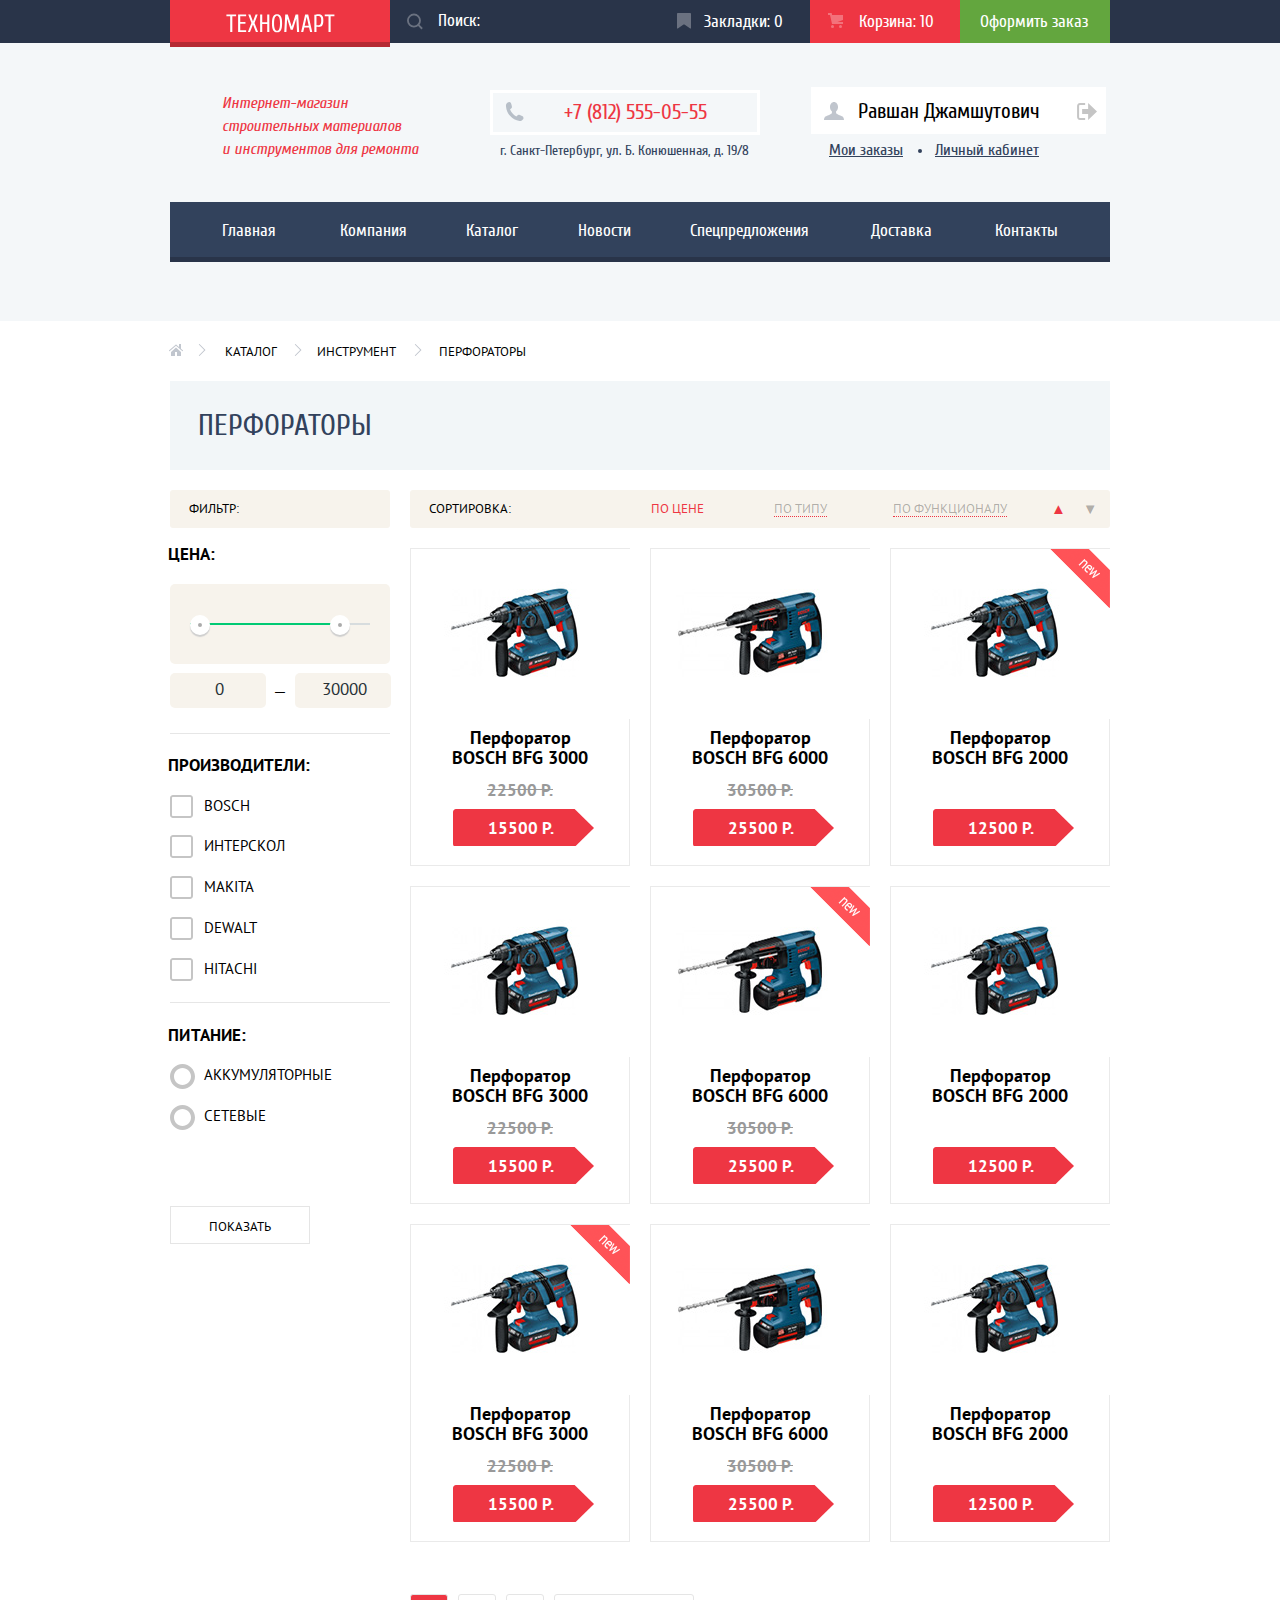
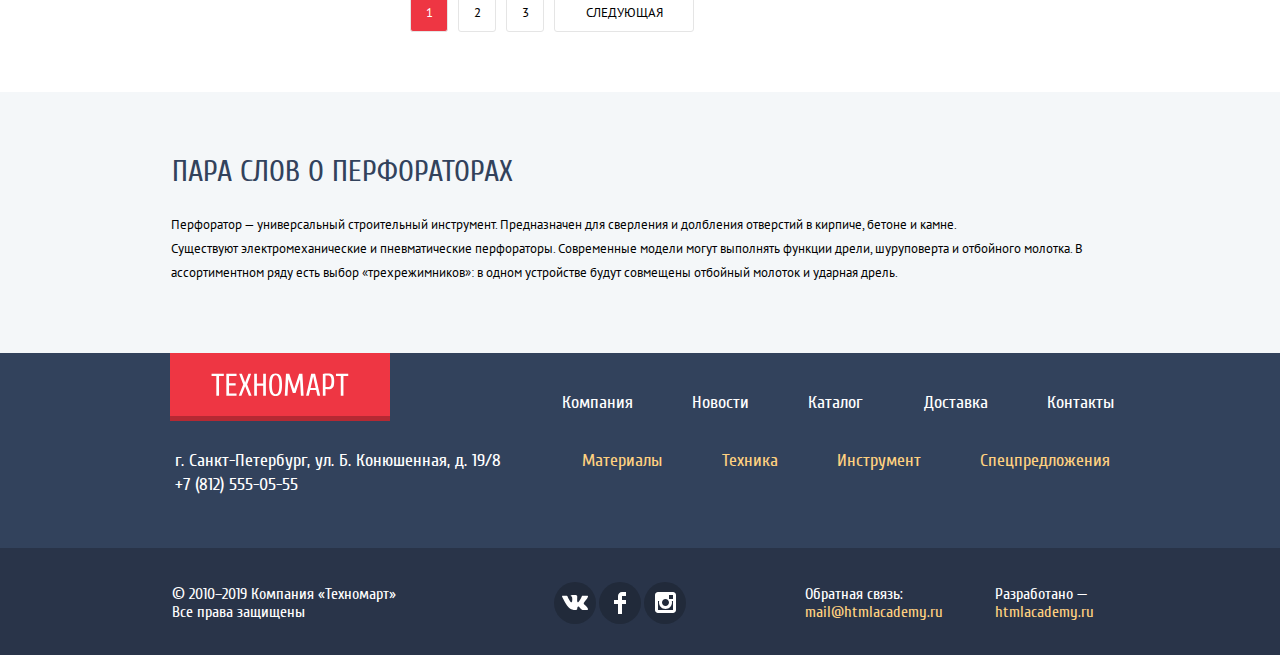
==== catalog.html @ baa26b67 "Решена проблема с неправильно используемыми тегами br" ====
<!DOCTYPE html>
<html lang="ru">
<head>
  <meta charset="utf-8">
  <title>HTML Academy: Техномарт</title>
  <link href="css/normalize.min.css" rel="stylesheet">
  <link href="css/style.css" rel="stylesheet">
</head>
<body>
<header class="page-header">
  <div class="page-header__top-section">
    <div class="page-header__top-section__container container">
      <a class="page-header__logo-link" href="index.html">
        <img width="109" height="19" src="img/logo.svg" alt="Логотип Техномарт">
      </a>
      <form class="page-header__search-form" action="catalog.html" method="get">
        <label for="search-field" class="page-header__search-form-label visually-hidden">Поиск</label>
        <input type="search" name="search" id="search-field" class="page-header__search-form-input page-header__search-form-input--category" placeholder="Поиск:">
        <svg class="page-header__search-form-svg" xmlns="http://www.w3.org/2000/svg" width="17" height="17" viewBox="0 0 17 17">
          <path d="M17 15.586l-3.542-3.542A7.465 7.465 0 0 0 15 7.5 7.5 7.5 0 1 0 7.5 15c1.71 0 3.282-.579 4.544-1.542L15.586 17 17 15.586zM2 7.5C2 4.467 4.467 2 7.5 2 10.532 2 13 4.467 13 7.5c0 3.032-2.468 5.5-5.5 5.5A5.506 5.506 0 0 1 2 7.5z"/>
        </svg>
      </form>
      <a href="#" class="page-header__favorites page-header__favorites--category page-header__link">
        <div class="page-header__favorites-svg-element-wrap">
          <svg class="page-header__favorites-svg" xmlns="http://www.w3.org/2000/svg" width="14" height="16"
               viewBox="0 0 14 16">
            <path fill="#ffffff"
                  d="M14 15c0 .55-.368.741-.818.426l-5.363-3.765c-.45-.315-1.187-.315-1.637 0L.818 15.426C.368 15.741 0 15.55 0 15V1c0-.55.45-1 1-1h12c.55 0 1 .45 1 1v14z"/>
          </svg>
        </div>
        <p class="page-header__favorites-text-content">Закладки: 0</p></a>
      <a href="#" class="page-header__cart page-header__cart--filled page-header__link">
        <svg class="page-header__cart-svg-element" xmlns="http://www.w3.org/2000/svg" width="15" height="15"
             viewBox="0 0 15 15">
          <circle fill="#ffffff" opacity="0.3" cx="4.5" cy="13.5" r="1.5"/>
          <circle fill="#ffffff" opacity="0.3" cx="12.5" cy="13.5" r="1.5"/>
          <path fill="#ffffff" opacity="0.3" d="M15 2H4.07l-.422-2H0v2h2.031l1.985 9H15V9H9.441L15 6.951z"/>
        </svg>
        <p class="page-header__cart-text-content">Корзина: 10</p></a>
      <a href="#" class="page-header__create-order page-header__link">Оформить заказ</a>
    </div>
  </div>
  <div class="page-header__middle-section">
    <div class="page-header__middle-section__container container">
      <h1 class="page-header__tagline">Интернет-магазин <br>строительных материалов <br>и инструментов для ремонта</h1>
      <div class="page-header__address-top">
        <a class="page-header__phone" href="tel:+78125550555">
              <svg xmlns="http://www.w3.org/2000/svg" width="19" height="19" viewBox="0 0 19 19">
                <path fill="#B7BFC8"
                      d="M15.572 18.985h-.941c-4.129-.488-7.157-2.408-9.359-4.864C3.062 11.66 1.318 8.492.978 4.228V3.084c.078-.774.459-1.304.898-1.757C2.425.766 3.25.044 4.002.019c.554-.018 1.5.38 1.879.899.329.446.504 1.339.656 2.003.154.671.505 1.643.408 2.289-.148 1.007-1.487 1.434-1.879 2.166 1.307 3.135 3.443 5.439 6.293 7.031.715-.392 1.346-1.572 2.332-1.595.359-.009.818.178 1.184.286.402.121.75.275 1.104.408.596.224 1.648.521 2.004 1.021.365.513.57 1.356.49 1.879-.164 1.041-1.879 2.197-2.901 2.579z"/>
              </svg>
            <p class="page-header__phone-text-content">+7 (812) 555-05-55</p>
        </a>
        <p class="page-header__address">г. Санкт-Петербург, ул. Б. Конюшенная, д. 19/8</p>
      </div>

      <ul class="page-header__user-menu user-menu">
        <li class="user-menu__item user-menu__user-item">
          <a class="user-menu__user-link" href="#"><svg class="user-menu__user-link-svg" version="1.1" id="Layer_2" xmlns="http://www.w3.org/2000/svg" xmlns:xlink="http://www.w3.org/1999/xlink" x="0px" y="0px"
	 width="20px" height="18px" viewBox="0 0 20 18" enable-background="new 0 0 20 18" xml:space="preserve">
<path fill="#32425C" d="M17.881,14.166c-2.144-0.735-4.256-1.666-5.207-2.39c-0.657-0.501-0.77-1.618-0.517-2.415
	c1.118-0.903,1.864-2.477,1.864-4.278C14.021,2.276,12.221,0,10,0S5.979,2.276,5.979,5.083c0,1.801,0.746,3.374,1.863,4.277
	c0.253,0.798,0.141,1.915-0.517,2.416c-0.95,0.724-3.063,1.654-5.207,2.39S0,18,0,18h20C20,18,20.025,14.901,17.881,14.166z"/>
</svg>Равшан Джамшутович</a></li>
        <li class="user-menu__item user-menu__item-logout"><a class="user-menu__logout-link" href="#"></a></li>
        <li class="user-menu__item user-menu__item-my-orders"><a class="user-menu__my-orders-link" href="#">Мои заказы </a></li>
        <li class="user-menu__item user-menu__item-personal-area"><a class="user-menu__personal-area-link" href="#">
          <svg class="user-menu__personal-area-link-svg" xmlns="http://www.w3.org/2000/svg" width="15" height="15"
               viewBox="0 0 15 15">
            <circle fill="#32425c" cx="2" cy="2" r="2"/>
          </svg>Личный кабинет</a></li>
      </ul>

    </div>
  </div>
  <div class="page-header__nav-top_container container">
    <nav class="page-header__nav-top">
      <ul class="main-menu main-menu--catalog">
        <li class="main-menu-item"><a class="main-menu-item-link main-menu-item-link-main" href="index.html">Главная</a></li>
        <li class="main-menu-item"><a class="main-menu-item-link main-menu-item-link-company" href="#">Компания</a></li>
        <li class="main-menu-item"><a class="main-menu-item-link main-menu-item-link-catalog" href="catalog.html">Каталог</a></li>
        <li class="main-menu-item"><a class="main-menu-item-link main-menu-item-link-news" href="#">Новости</a></li>
        <li class="main-menu-item"><a class="main-menu-item-link main-menu-item-link-offers" href="#">Спецпредложения</a></li>
        <li class="main-menu-item"><a class="main-menu-item-link main-menu-item-link-delivery" href="#">Доставка</a></li>
        <li class="main-menu-item"><a class="main-menu-item-link main-menu-item-link-contacts" href="#">Контакты</a></li>
      </ul>
    </nav>
  </div>
</header>

<main class="catalog-main">
  <div class="catalog-main__breadcrumb-container container">
    <ul class="catalog-main__breadcrumb breadcrumb">
      <li class="breadcrumb__breadcrumb-item breadcrumb__breadcrumb-item-home"><a class="breadcrumb__breadcrumb-link" href="index.html"><svg xmlns="http://www.w3.org/2000/svg" width="15" height="12" viewBox="0 0 15 12">
        <g fill="#C1C6CE">
          <path d="M3 8v4h4V8h2v4h4V8L8 3.516z"/>
          <path d="M14.831 6.365L13 4.751V0h-2v2.987L8.332.635c-.02-.017-.043-.023-.064-.037a.465.465 0 0 0-.08-.047.551.551 0 0 0-.095-.024C8.062.521 8.032.515 8 .515c-.031 0-.061.006-.092.012a.46.46 0 0 0-.095.025c-.028.011-.053.029-.08.046-.021.014-.045.02-.064.037l-6.498 5.73a.501.501 0 0 0 .33.875.497.497 0 0 0 .331-.125L8 1.677l6.169 5.438a.501.501 0 0 0 .662-.75z"/>
        </g>
      </svg></a></li>
      <li class="breadcrumb__breadcrumb-item breadcrumb__breadcrumb-item-catalog"><a class="breadcrumb__breadcrumb-link breadcrumb-link-catalog" href="catalog.html"><svg class="breadcrumb-link-catalog-svg" xmlns="http://www.w3.org/2000/svg" width="8" height="12" viewBox="0 0 8 12">
        <path fill="#C1C6CE" d="M7.237 5.642L1.729.133a.506.506 0 1 0-.716.716L6.163 6l-5.151 5.15a.507.507 0 0 0 .716.717l5.509-5.509a.504.504 0 0 0 0-.716z"/>
      </svg>Каталог</a></li>
      <li class="breadcrumb__breadcrumb-item breadcrumb__breadcrumb-item-tools"><a class="breadcrumb__breadcrumb-link breadcrumb-link-tools" href="#"><svg class="breadcrumb-link-tools-svg" xmlns="http://www.w3.org/2000/svg" width="8" height="12" viewBox="0 0 8 12">
        <path fill="#C1C6CE" d="M7.237 5.642L1.729.133a.506.506 0 1 0-.716.716L6.163 6l-5.151 5.15a.507.507 0 0 0 .716.717l5.509-5.509a.504.504 0 0 0 0-.716z"/>
      </svg>Инструмент </a></li>
      <li class="breadcrumb__breadcrumb-item breadcrumb__breadcrumb-item-perforators"><svg class="breadcrumb-item-perforators-svg" xmlns="http://www.w3.org/2000/svg" width="8" height="12" viewBox="0 0 8 12">
        <path fill="#C1C6CE" d="M7.237 5.642L1.729.133a.506.506 0 1 0-.716.716L6.163 6l-5.151 5.15a.507.507 0 0 0 .716.717l5.509-5.509a.504.504 0 0 0 0-.716z"/>
      </svg>Перфораторы</li>
    </ul>
  </div>
  <div class="catalog-main__header-block-perforators">
    <div class="catalog-main__header-perforators-container container">
      <h1 class="catalog-main__heading-perforators">Перфораторы</h1>
    </div>
  </div>

  <div class="catalog-main__main-catalog main-catalog container">
    <form class="category-selection" action="https://echo.htmlacademy.ru" method="get">
      <h2 class="main-catalog__heading-filter">Фильтр:</h2>
      <fieldset class="range-filter-fieldset">
        <legend>Цена:</legend>
        <div class="range-filter">
          <div class="range-controls">
            <div class="scale">
              <div class="bar" style="margin-left: 0; width: 80%"></div>
            </div>
            <div class="toggle toggle-min"></div>
            <div class="toggle toggle-max"></div>
          </div>
          <div class="price-controls">
            <label class="min-price"><input name="min-price" type="text" value="0"></label>
            <p class="price-dash">—</p>
            <label class="max-price"><input name="max-price" type="text" value="30000"></label>
          </div>
        </div>

      </fieldset>
      <div class="divider-1"></div>
      <fieldset class="catalog-main__producer">
        <legend>Производители:</legend>
        <input type="checkbox" name="Bosch" class="manufacturers-checkbox-input manufacturers visually-hidden" id="bosch">
        <label class="manufacturers-checkbox-label" for="bosch">Bosch</label>
        <input type="checkbox" name="Интерскол" class="manufacturers-checkbox-input manufacturers visually-hidden" id="interscol">
        <label class="manufacturers-checkbox-label" for="interscol">Интерскол</label>
        <input type="checkbox" name="Makita" class="manufacturers-checkbox-input manufacturers visually-hidden" id="makita">
        <label class="manufacturers-checkbox-label" for="makita">Makita</label>
        <input type="checkbox" name="Dewalt" class="manufacturers-checkbox-input manufacturers visually-hidden" id="dewalt">
        <label class="manufacturers-checkbox-label" for="dewalt">Dewalt</label>
        <input type="checkbox" name="Hitachi" class="manufacturers-checkbox-input manufacturers visually-hidden" id="hitachi">
        <label class="manufacturers-checkbox-label last-checkbox-label" for="hitachi">Hitachi</label>
      </fieldset>
      <div class="divider-2"></div>
      <fieldset class="catalog-main__power">
        <legend class="power-heading">Питание:</legend>
        <input class="power-radiobutton-input visually-hidden" id="battery" type="radio" name="power" value="battery">
        <label class="power-radiobutton-label" for="battery">Аккумуляторные</label>
        <input class="power-radiobutton-input visually-hidden" id="wired" type="radio" name="power" value="wired">
        <label class="power-radiobutton-label last-radiobutton-label" for="wired">Сетевые</label>
      </fieldset>
      <button class="show-products" type="submit">Показать</button>
    </form>
    <section class="catalog-main__products products">
      <div class="products__sort">
        <h2 class="main-catalog__heading-sort">Сортировка:</h2>
        <button class="sort-button sort-button--active sort-by-price">По цене</button>
        <button class="sort-button sort-by-type">По типу</button>
        <button class="sort-button sort-by-functional">По функционалу</button>
        <button class="sort-button sort-button--active sort-by-ascending">▲</button>
        <button class="sort-button sort-by-descending">▼</button>
      </div>
      <ul class="products__products-list">
        <li class="page-main__popular-products__card">
          <a class="popular-products__product-add-to-cart" href="#">
            <svg class="popular-products__product-add-to-cart-svg" xmlns="http://www.w3.org/2000/svg" width="15"
                 height="15" viewBox="0 0 15 15">
              <circle fill="#ffffff" cx="4.5" cy="13.5" r="1.5"/>
              <circle fill="#ffffff" cx="12.5" cy="13.5" r="1.5"/>
              <path fill="#ffffff" d="M15 2H4.07l-.422-2H0v2h2.031l1.985 9H15V9H9.441L15 6.951z"/>
            </svg>
            Купить</a>
          <a href="#" class="popular-products__product-add-to-favorites">В закладки</a>
          <h3 class="popular-products__product-heading">Перфоратор BOSCH BFG 3000</h3>
          <p class="popular-products__product-old-price">
            <del>22500 Р.</del>
          </p>
          <p class="popular-products__product-price">15500 Р.</p>
          <img src="img/item1.jpg" class="popular-products__product-img" alt="product picture" width="218" height="170">
        </li>
        <li class="page-main__popular-products__card">
          <a class="popular-products__product-add-to-cart" href="#">
            <svg class="popular-products__product-add-to-cart-svg" xmlns="http://www.w3.org/2000/svg" width="15"
                 height="15" viewBox="0 0 15 15">
              <circle fill="#ffffff" cx="4.5" cy="13.5" r="1.5"/>
              <circle fill="#ffffff" cx="12.5" cy="13.5" r="1.5"/>
              <path fill="#ffffff" d="M15 2H4.07l-.422-2H0v2h2.031l1.985 9H15V9H9.441L15 6.951z"/>
            </svg>
            Купить</a>
          <a href="#" class="popular-products__product-add-to-favorites">В закладки</a>
          <h3 class="popular-products__product-heading">Перфоратор BOSCH BFG 6000</h3>
          <p class="popular-products__product-old-price">
            <del>30500 Р.</del>
          </p>
          <p class="popular-products__product-price">25500 Р.</p>
          <img src="img/item2.jpg" class="popular-products__product-img" alt="product picture" width="218" height="170">
        </li>
        <li class="page-main__popular-products__card page-main__popular-products__card--new">
          <a class="popular-products__product-add-to-cart" href="#">
            <svg class="popular-products__product-add-to-cart-svg" xmlns="http://www.w3.org/2000/svg" width="15"
                 height="15" viewBox="0 0 15 15">
              <circle fill="#ffffff" cx="4.5" cy="13.5" r="1.5"/>
              <circle fill="#ffffff" cx="12.5" cy="13.5" r="1.5"/>
              <path fill="#ffffff" d="M15 2H4.07l-.422-2H0v2h2.031l1.985 9H15V9H9.441L15 6.951z"/>
            </svg>
            Купить</a>
          <a href="#" class="popular-products__product-add-to-favorites">В закладки</a>
          <h3 class="popular-products__product-heading">Перфоратор BOSCH BFG 2000</h3>
          <p class="popular-products__product-old-price">
            <del></del>
          </p>
          <p class="popular-products__product-price">12500 Р.</p>
          <img src="img/item3.jpg" class="popular-products__product-img" alt="product picture" width="218" height="170">
        </li>
        <li class="page-main__popular-products__card">
          <a class="popular-products__product-add-to-cart" href="#">
            <svg class="popular-products__product-add-to-cart-svg" xmlns="http://www.w3.org/2000/svg" width="15"
                 height="15" viewBox="0 0 15 15">
              <circle fill="#ffffff" cx="4.5" cy="13.5" r="1.5"/>
              <circle fill="#ffffff" cx="12.5" cy="13.5" r="1.5"/>
              <path fill="#ffffff" d="M15 2H4.07l-.422-2H0v2h2.031l1.985 9H15V9H9.441L15 6.951z"/>
            </svg>
            Купить</a>
          <a href="#" class="popular-products__product-add-to-favorites">В закладки</a>
          <h3 class="popular-products__product-heading">Перфоратор BOSCH BFG 3000</h3>
          <p class="popular-products__product-old-price">
            <del>22500 Р.</del>
          </p>
          <p class="popular-products__product-price">15500 Р.</p>
          <img src="img/item1.jpg" class="popular-products__product-img" alt="product picture" width="218" height="170">
        </li>
        <li class="page-main__popular-products__card page-main__popular-products__card--new">
          <a class="popular-products__product-add-to-cart" href="#">
            <svg class="popular-products__product-add-to-cart-svg" xmlns="http://www.w3.org/2000/svg" width="15"
                 height="15" viewBox="0 0 15 15">
              <circle fill="#ffffff" cx="4.5" cy="13.5" r="1.5"/>
              <circle fill="#ffffff" cx="12.5" cy="13.5" r="1.5"/>
              <path fill="#ffffff" d="M15 2H4.07l-.422-2H0v2h2.031l1.985 9H15V9H9.441L15 6.951z"/>
            </svg>
            Купить</a>
          <a href="#" class="popular-products__product-add-to-favorites">В закладки</a>
          <h3 class="popular-products__product-heading">Перфоратор BOSCH BFG 6000</h3>
          <p class="popular-products__product-old-price">
            <del>30500 Р.</del>
          </p>
          <p class="popular-products__product-price">25500 Р.</p>
          <img src="img/item2.jpg" class="popular-products__product-img" alt="product picture" width="218" height="170">
        </li>
        <li class="page-main__popular-products__card">
          <a class="popular-products__product-add-to-cart" href="#">
            <svg class="popular-products__product-add-to-cart-svg" xmlns="http://www.w3.org/2000/svg" width="15"
                 height="15" viewBox="0 0 15 15">
              <circle fill="#ffffff" cx="4.5" cy="13.5" r="1.5"/>
              <circle fill="#ffffff" cx="12.5" cy="13.5" r="1.5"/>
              <path fill="#ffffff" d="M15 2H4.07l-.422-2H0v2h2.031l1.985 9H15V9H9.441L15 6.951z"/>
            </svg>
            Купить</a>
          <a href="#" class="popular-products__product-add-to-favorites">В закладки</a>
          <h3 class="popular-products__product-heading">Перфоратор BOSCH BFG 2000</h3>
          <p class="popular-products__product-old-price">
            <del></del>
          </p>
          <p class="popular-products__product-price">12500 Р.</p>
          <img src="img/item3.jpg" class="popular-products__product-img" alt="product picture" width="218" height="170">
        </li>
        <li class="page-main__popular-products__card page-main__popular-products__card--new">
          <a class="popular-products__product-add-to-cart" href="#">
            <svg class="popular-products__product-add-to-cart-svg" xmlns="http://www.w3.org/2000/svg" width="15"
                 height="15" viewBox="0 0 15 15">
              <circle fill="#ffffff" cx="4.5" cy="13.5" r="1.5"/>
              <circle fill="#ffffff" cx="12.5" cy="13.5" r="1.5"/>
              <path fill="#ffffff" d="M15 2H4.07l-.422-2H0v2h2.031l1.985 9H15V9H9.441L15 6.951z"/>
            </svg>
            Купить</a>
          <a href="#" class="popular-products__product-add-to-favorites">В закладки</a>
          <h3 class="popular-products__product-heading">Перфоратор BOSCH BFG 3000</h3>
          <p class="popular-products__product-old-price">
            <del>22500 Р.</del>
          </p>
          <p class="popular-products__product-price">15500 Р.</p>
          <img src="img/item1.jpg" class="popular-products__product-img" alt="product picture" width="218" height="170">
        </li>
        <li class="page-main__popular-products__card">
          <a class="popular-products__product-add-to-cart" href="#">
            <svg class="popular-products__product-add-to-cart-svg" xmlns="http://www.w3.org/2000/svg" width="15"
                 height="15" viewBox="0 0 15 15">
              <circle fill="#ffffff" cx="4.5" cy="13.5" r="1.5"/>
              <circle fill="#ffffff" cx="12.5" cy="13.5" r="1.5"/>
              <path fill="#ffffff" d="M15 2H4.07l-.422-2H0v2h2.031l1.985 9H15V9H9.441L15 6.951z"/>
            </svg>
            Купить</a>
          <a href="#" class="popular-products__product-add-to-favorites">В закладки</a>
          <h3 class="popular-products__product-heading">Перфоратор BOSCH BFG 6000</h3>
          <p class="popular-products__product-old-price">
            <del>30500 Р.</del>
          </p>
          <p class="popular-products__product-price">25500 Р.</p>
          <img src="img/item2.jpg" class="popular-products__product-img" alt="product picture" width="218" height="170">
        </li>
        <li class="page-main__popular-products__card">
          <a class="popular-products__product-add-to-cart" href="#">
            <svg class="popular-products__product-add-to-cart-svg" xmlns="http://www.w3.org/2000/svg" width="15"
                 height="15" viewBox="0 0 15 15">
              <circle fill="#ffffff" cx="4.5" cy="13.5" r="1.5"/>
              <circle fill="#ffffff" cx="12.5" cy="13.5" r="1.5"/>
              <path fill="#ffffff" d="M15 2H4.07l-.422-2H0v2h2.031l1.985 9H15V9H9.441L15 6.951z"/>
            </svg>
            Купить</a>
          <a href="#" class="popular-products__product-add-to-favorites">В закладки</a>
          <h3 class="popular-products__product-heading">Перфоратор BOSCH BFG 2000</h3>
          <p class="popular-products__product-old-price">
            <del></del>
          </p>
          <p class="popular-products__product-price">12500 Р.</p>
          <img src="img/item3.jpg" class="popular-products__product-img" alt="product picture" width="218" height="170">
        </li>
      </ul>
      <ul class="pagination">
        <li class="pagination-item"><a class="pagination-link pagination-link--active" href="#">1</a></li>
        <li class="pagination-item"><a class="pagination-link" href="#">2</a></li>
        <li class="pagination-item"><a class="pagination-link" href="#">3</a></li>
        <li class="pagination-item"><a class="pagination-link pagination-link-next" href="#">Следующая</a></li>
      </ul>
    </section>
  </div>
  <section class="a-few-words-about-perforators">
    <div class="container">
      <h2 class="a-few-words-about-perforators-heading">Пара слов о перфораторах</h2>
      <p class="a-few-words-about-perforators-par">Перфоратор — универсальный строительный инструмент. Предназначен для сверления и долбления отверстий в кирпиче, бетоне и камне. <br>Существуют электромеханические и пневматические перфораторы. Современные модели могут выполнять функции дрели, шуруповерта и отбойного молотка. В ассортиментном ряду есть выбор «трехрежимников»: в одном устройстве будут совмещены отбойный молоток и ударная дрель.</p>
    </div>
  </section>
</main>

<footer class="page-footer">
  <div class="page-footer__top-section">
    <div class="page-footer__top-section__container container">
      <a href="index.html">
        <div class="page-footer__logo"><img style="background-color: #ee3643;" class="menu-logo-bottom" src="img/logo.svg" alt="Логотип магазина Technomart" width="138" height="23"></div>
      </a>
      <ul class="page-footer__main-menu">
        <li class="footer-main-menu-item"><a class="footer-main-menu-link" href="#">
          <div class="page-footer__main-menu-item-div page-footer__main-menu-item-div-company">Компания</div>
        </a></li>
        <li class="footer-main-menu-item"><a class="footer-main-menu-link" href="#">
          <div class="page-footer__main-menu-item-div page-footer__main-menu-item-div-news">Новости</div>
        </a></li>
        <li class="footer-main-menu-item"><a class="footer-main-menu-link" href="catalog.html">
          <div class="page-footer__main-menu-item-div page-footer__main-menu-item-div-catalog">Каталог</div>
        </a></li>
        <li class="footer-main-menu-item"><a class="footer-main-menu-link" href="#">
          <div class="page-footer__main-menu-item-div page-footer__main-menu-item-div-delivery">Доставка</div>
        </a></li>
        <li class="footer-main-menu-item"><a class="footer-main-menu-link" href="#">
          <div class="page-footer__main-menu-item-div page-footer__main-menu-item-div-contacts">Контакты</div>
        </a></li>
      </ul>
    </div>
  </div>
  <div class="page-footer__middle-section">
    <div class="page-footer__middle-section__container container">
      <div class="page-footer__address">
        <p class="page-footer__address-item page-footer__address-address">г. Санкт-Петербург, ул. Б. Конюшенная, д.
          19/8</p>
        <p class="page-footer__address-item page-footer__phone"><a class="page-footer__phone" href="tel:+78125550555">+7
          (812) 555-05-55</a></p>
      </div>
      <ul class="page-footer__category-menu">
        <li><a class="category-menu-item-link category-menu-item-materials" href="#">Материалы</a></li>
        <li><a class="category-menu-item-link category-menu-item-technics" href="#">Техника</a></li>
        <li><a class="category-menu-item-link category-menu-item-tools" href="#">Инструмент</a></li>
        <li><a class="category-menu-item-link category-menu-item-spec-offers" href="#">Спецпредложения</a></li>
      </ul>
    </div>
  </div>
  <div class="page-footer__bottom-section">
    <div class="page-footer__bottom-section__container container">
      <div class="page-footer__copyright-section">
        <p>© 2010–2019 Компания «Техномарт» <br>Все права защищены</p>
      </div>
      <div class="page-footer__social-networks">
        <ul class="page-footer__soc-network-list">
          <li class="page-footer__soc-network-list-item soc-network-list-item-vk">
            <a class="soc-link page-footer__soc-network-list-item-wrap" href="http://www.vk.com">
              <img width="26" height="15" class="soc-network-list-item-img soc-network-list-item-vk-img" src="./img/vk-icon.svg" alt="Вконтакте">
            </a>
          </li>
          <li class="page-footer__soc-network-list-item soc-network-list-item-facebook">
            <a class="soc-link page-footer__soc-network-list-item-wrap" href="http://www.facebook.com">
              <img width="12" height="22" class="soc-network-list-item-img soc-network-list-item-vk-img" src="./img/fb-icon.svg" alt="Facebook">
            </a>
          </li>
          <li class="page-footer__soc-network-list-item soc-network-list-item-instagram">
            <a class="soc-link page-footer__soc-network-list-item-wrap" href="http://www.instagram.com">
              <img width="21" height="21" class="soc-network-list-item-img soc-network-list-item-vk-img" src="./img/insta-icon.svg" alt="Instagram">
            </a>
          </li>
        </ul>
      </div>
      <div class="page-footer__feedback">
        <p class="page-footer__feedback-par">Обратная связь: <br><a class="page-footer__feedback-link"
                                                                    href="mailto:mail@htmlacademy.ru">mail@htmlacademy.ru</a>
        </p>
      </div>
      <div class="page-footer__developer">
        <p class="page-footer__developer-par">Разработано — <br><a class="page-footer__developer-link" target="_blank"
                                                                   href="https://htmlacademy.ru/intensive/htmlcss">htmlacademy.ru</a>
        </p>
      </div>
    </div>
  </div>
</footer>

<section class="modal modal-add complete-unavailability">
  <h2 class="visually-hidden">Добавление в корзину</h2>
  <button class="modal-add-close modal-close" type="button"></button>
  <div class="item-successfully-added"><p class="item-successfully-added-par">Товар добавлен в корзину!</p></div>
  <div class="added-bottom-section">
    <a class="to-creating-order button" href="#">Оформить заказ</a>
    <a class="to-purchases">Продолжить покупки</a>
  </div>
</section>

<script src="js/added-to-cart-window.min.js"></script>

</body>
</html>
---- css/style.css ----
/* pt-sans-regular - cyrillic_latin */
@font-face {
  font-family: 'PT Sans';
  font-style: normal;
  font-weight: 400;
  src: url('../fonts/pt-sans-v11-cyrillic_latin-regular.eot'); /* IE9 Compat Modes */
  src: local('PT Sans'), local('PTSans-Regular'),
  url('../fonts/pt-sans-v11-cyrillic_latin-regular.eot?#iefix') format('embedded-opentype'), /* IE6-IE8 */
  url('../fonts/pt-sans-v11-cyrillic_latin-regular.woff2') format('woff2'), /* Super Modern Browsers */
  url('../fonts/pt-sans-v11-cyrillic_latin-regular.woff') format('woff'), /* Modern Browsers */
  url('../fonts/pt-sans-v11-cyrillic_latin-regular.ttf') format('truetype'), /* Safari, Android, iOS */
  url('../fonts/pt-sans-v11-cyrillic_latin-regular.svg#PTSans') format('svg'); /* Legacy iOS */
}
/* pt-sans-700 - cyrillic_latin */
@font-face {
  font-family: 'PT Sans';
  font-style: normal;
  font-weight: 700;
  src: url('../fonts/pt-sans-v11-cyrillic_latin-700.eot'); /* IE9 Compat Modes */
  src: local('PT Sans Bold'), local('PTSans-Bold'),
  url('../fonts/pt-sans-v11-cyrillic_latin-700.eot?#iefix') format('embedded-opentype'), /* IE6-IE8 */
  url('../fonts/pt-sans-v11-cyrillic_latin-700.woff2') format('woff2'), /* Super Modern Browsers */
  url('../fonts/pt-sans-v11-cyrillic_latin-700.woff') format('woff'), /* Modern Browsers */
  url('../fonts/pt-sans-v11-cyrillic_latin-700.ttf') format('truetype'), /* Safari, Android, iOS */
  url('../fonts/pt-sans-v11-cyrillic_latin-700.svg#PTSans') format('svg'); /* Legacy iOS */
}
/* pt-sans-700italic - cyrillic_latin */
@font-face {
  font-family: 'PT Sans';
  font-style: italic;
  font-weight: 700;
  src: url('../fonts/pt-sans-v11-cyrillic_latin-700italic.eot'); /* IE9 Compat Modes */
  src: local('PT Sans Bold Italic'), local('PTSans-BoldItalic'),
  url('../fonts/pt-sans-v11-cyrillic_latin-700italic.eot?#iefix') format('embedded-opentype'), /* IE6-IE8 */
  url('../fonts/pt-sans-v11-cyrillic_latin-700italic.woff2') format('woff2'), /* Super Modern Browsers */
  url('../fonts/pt-sans-v11-cyrillic_latin-700italic.woff') format('woff'), /* Modern Browsers */
  url('../fonts/pt-sans-v11-cyrillic_latin-700italic.ttf') format('truetype'), /* Safari, Android, iOS */
  url('../fonts/pt-sans-v11-cyrillic_latin-700italic.svg#PTSans') format('svg'); /* Legacy iOS */
}
/* pt-sans-italic - cyrillic_latin */
@font-face {
  font-family: 'PT Sans';
  font-style: italic;
  font-weight: 400;
  src: url('../fonts/pt-sans-v11-cyrillic_latin-italic.eot'); /* IE9 Compat Modes */
  src: local('PT Sans Italic'), local('PTSans-Italic'),
  url('../fonts/pt-sans-v11-cyrillic_latin-italic.eot?#iefix') format('embedded-opentype'), /* IE6-IE8 */
  url('../fonts/pt-sans-v11-cyrillic_latin-italic.woff2') format('woff2'), /* Super Modern Browsers */
  url('../fonts/pt-sans-v11-cyrillic_latin-italic.woff') format('woff'), /* Modern Browsers */
  url('../fonts/pt-sans-v11-cyrillic_latin-italic.ttf') format('truetype'), /* Safari, Android, iOS */
  url('../fonts/pt-sans-v11-cyrillic_latin-italic.svg#PTSans') format('svg'); /* Legacy iOS */
}

/* cuprum-regular - cyrillic_latin */
@font-face {
  font-family: 'Cuprum';
  font-style: normal;
  font-weight: 400;
  src: url('../fonts/cuprum-v11-cyrillic_latin-regular.eot'); /* IE9 Compat Modes */
  src: local('Cuprum Regular'), local('Cuprum-Regular'),
  url('../fonts/cuprum-v11-cyrillic_latin-regular.eot?#iefix') format('embedded-opentype'), /* IE6-IE8 */
  url('../fonts/cuprum-v11-cyrillic_latin-regular.woff2') format('woff2'), /* Super Modern Browsers */
  url('../fonts/cuprum-v11-cyrillic_latin-regular.woff') format('woff'), /* Modern Browsers */
  url('../fonts/cuprum-v11-cyrillic_latin-regular.ttf') format('truetype'), /* Safari, Android, iOS */
  url('../fonts/cuprum-v11-cyrillic_latin-regular.svg#Cuprum') format('svg'); /* Legacy iOS */
}
/* cuprum-700 - cyrillic_latin */
@font-face {
  font-family: 'Cuprum';
  font-style: normal;
  font-weight: 700;
  src: url('../fonts/cuprum-v11-cyrillic_latin-700.eot'); /* IE9 Compat Modes */
  src: local('Cuprum Bold'), local('Cuprum-Bold'),
  url('../fonts/cuprum-v11-cyrillic_latin-700.eot?#iefix') format('embedded-opentype'), /* IE6-IE8 */
  url('../fonts/cuprum-v11-cyrillic_latin-700.woff2') format('woff2'), /* Super Modern Browsers */
  url('../fonts/cuprum-v11-cyrillic_latin-700.woff') format('woff'), /* Modern Browsers */
  url('../fonts/cuprum-v11-cyrillic_latin-700.ttf') format('truetype'), /* Safari, Android, iOS */
  url('../fonts/cuprum-v11-cyrillic_latin-700.svg#Cuprum') format('svg'); /* Legacy iOS */
}
/* cuprum-italic - cyrillic_latin */
@font-face {
  font-family: 'Cuprum';
  font-style: italic;
  font-weight: 400;
  src: url('../fonts/cuprum-v11-cyrillic_latin-italic.eot'); /* IE9 Compat Modes */
  src: local('Cuprum Italic'), local('Cuprum-Italic'),
  url('../fonts/cuprum-v11-cyrillic_latin-italic.eot?#iefix') format('embedded-opentype'), /* IE6-IE8 */
  url('../fonts/cuprum-v11-cyrillic_latin-italic.woff2') format('woff2'), /* Super Modern Browsers */
  url('../fonts/cuprum-v11-cyrillic_latin-italic.woff') format('woff'), /* Modern Browsers */
  url('../fonts/cuprum-v11-cyrillic_latin-italic.ttf') format('truetype'), /* Safari, Android, iOS */
  url('../fonts/cuprum-v11-cyrillic_latin-italic.svg#Cuprum') format('svg'); /* Legacy iOS */
}
/* cuprum-700italic - cyrillic_latin */
@font-face {
  font-family: 'Cuprum';
  font-style: italic;
  font-weight: 700;
  src: url('../fonts/cuprum-v11-cyrillic_latin-700italic.eot'); /* IE9 Compat Modes */
  src: local('Cuprum Bold Italic'), local('Cuprum-BoldItalic'),
  url('../fonts/cuprum-v11-cyrillic_latin-700italic.eot?#iefix') format('embedded-opentype'), /* IE6-IE8 */
  url('../fonts/cuprum-v11-cyrillic_latin-700italic.woff2') format('woff2'), /* Super Modern Browsers */
  url('../fonts/cuprum-v11-cyrillic_latin-700italic.woff') format('woff'), /* Modern Browsers */
  url('../fonts/cuprum-v11-cyrillic_latin-700italic.ttf') format('truetype'), /* Safari, Android, iOS */
  url('../fonts/cuprum-v11-cyrillic_latin-700italic.svg#Cuprum') format('svg'); /* Legacy iOS */
}

/*common styles*/

html {
  box-sizing: border-box;
}
*, *::after, *::before {
  box-sizing: inherit;
}

body {
  font-family: "PT Sans Narrow", "Arial", sans-serif;
}


body {
  font-family: "PT Sans Narrow", "Tahoma", sans-serif;
}


body {
    margin: 0;
    padding: 0;
    font-family: 'PT Sans', Arial, sans-serif;
    font-size: 13px;
    line-height: 24px;
    font-weight: normal;
    color: #000000;

    background-color: #ffffff;
}

img {
  max-width: 100%;
  height: auto;
}

a {
    text-decoration: none;
}

.visually-hidden {
    position: absolute;
    width: 1px;
    height: 1px;
    margin: -1px;
    border: 0;
    padding: 0;

    clip: rect(0 0 0 0);
    overflow: hidden;
}

.complete-unavailability {
  display: none;
}

header {
    margin: 0;
    padding: 0;
    background-color: #f4f7f9;
}

.button {
  font-family: 'PT Sans', sans-serif;
  background-color: #ee3643;
  text-decoration: none;
  color: black;
}

.button:hover {
  background-color: #ca2c37;
}

.button:active {
  background-color: #ba2732;
}

.container {
  width: 940px;
  margin-left: auto;
  margin-right: auto;
}

/* ----- Сеточные стили ----- */

/* page-header */

.page-header {
  margin: 0;
  padding: 0;
  min-height: 321px;
}

/* page-header__top-section */

.page-header__top-section {
   font-family: 'Cuprum', sans-serif;
   color: #ffffff;
   background-color: #293449;
   font-size: 17px;
   display: flex;
}

.page-header__top-section__container {
  display: flex;
}

.page-header__logo-link {
  width: 220px;
  height: 35px;
  text-align: center;
  background-color: #ee3643;
  padding-top: 14px;
  box-shadow: inset 0 -5px 0 0 rgba(0, 0, 0, 0.24);
  margin-bottom: -4px;
  padding-bottom: 33px;
}

.page-header__logo-link:hover {
  background-color: #ca2c37;
}

.page-header__logo-link:active {
  background-color: #ba2732;
}


.page-header__search-form {
  display: flex;
  flex-grow: 1;
  position: relative;
}

.page-header__search-form-input {
  color: #ffffff;
}

.page-header__search-form-input:hover {
  background-color: #212a3a;
}

.page-header__search-form-input:hover + .page-header__search-form-svg {
  opacity: 1;
}

.page-header__search-form-input:focus {
  color: #000000;
}

.page-header__search-form-input:focus + .page-header__search-form-svg {
  fill: #ee3643;
  opacity: 1;
}

.page-header__search-form-input::placeholder {
  color: #ffffff;
}

.page-header__search-form-svg {
  position: relative;
  top: 13px;
  right: 237px;
  fill: #ffffff;
  opacity: 0.3;
}

.page-header__search-form-label {
  padding-top: 10px;
  margin-left: 42px;
}

.page-header__search-form-input {
  background-color: #293449;
  border: none;
  width: 100%;
  padding-left: 48px;
  font-family: 'Cuprum', sans-serif;
  font-size: 17px;
  line-height: 1.06;
}

.page-header__search-form-input--category {

}

.page-header__search-form-input:focus {
  background-color: #ffffff;
  border: none;
  outline: none;
}

/*.page-header__search-form-input: focus*/

.page-header__search-form-input:focus + .search-svg-element:before  {
  content: url(../img/icon-search-active.svg);
  position: absolute;
  margin-top: 0;
  margin-left: -266px;
  opacity: 1;
  background-color: #ffffff;
  padding: 14px 14px 5px 17px;
}

.page-header__favorites {
  padding-left: 17px;
}

.page-header__favorites:hover {
  background-color: #212a3a;
}

.page-header__favorites:active {
  background-color: #161d29;
}

.page-header__favorites-svg-element-wrap {
  opacity: 0.3;
}

.page-header__favorites:hover > .page-header__favorites-svg-element-wrap {
  opacity: 1;
}

.page-header__favorites:active > .page-header__favorites-svg-element-wrap {
  opacity: 0.3;
}

.page-header__favorites--category {
  padding-left: 17px;
}

.page-header__favorites-svg-element-wrap {
  padding-top: 2px;
}

.page-header__favorites-text-content {
  margin: 0;
  margin-left: 13px;
}

.page-header__cart {
  padding-left: 23px;
}

.page-header__cart-svg-element {
  opacity: 0.3;
}

.page-header__cart:hover {
  background-color: #212a3a;
}

.page-header__cart:active {
  background-color: #161d29;
}

.page-header__cart:hover > .page-header__cart-svg-element {
  background-color: #212a3a;
  opacity: 1;
}

.page-header__cart:active > .page-header__cart-svg-element {
  background-color: #161d29;
  opacity: 0.3;
}

.page-header__cart--filled {
  background-color: #ee3643;
}

.page-header__cart--filled > .page-header__cart-svg-element {
  opacity: 1;
}

.page-header__cart--filled:hover > .page-header__cart-svg-element {
  background-color: #ee3643;
}

.page-header__cart--filled:active > .page-header__cart-svg-element {
  background-color: #ee3643;
  opacity: 1;
}

.page-header__cart--filled:hover {
  background-color: #ee3643;
}

.page-header__cart--filled:hover {
  background-color: #ee3643;
}

.page-header__cart-svg-element {
  position: absolute;
  margin: 3px 0 0 -5px;
}

.page-header__cart-text-content {
  margin: 0;
  margin-left: 26px;
}

.page-header__create-order {
  background-color: #63a63e;
  text-align: center;
  padding-top: 10px;
  padding-right: 21px;
  padding-left: 20px;
}

.page-header__create-order:hover {
  background-color: #5fbb2d;
}

.page-header__create-order:active {
  background-color: #518534;
}

.page-header__link {
  font-family: 'Cuprum', sans-serif;
  color: #ffffff;
  display: flex;
  padding-top: 10px;
  flex: 0 0 150px;
  max-width: 150px;
}

/*page-header__page-header__top-sectionction*/

.page-header__middle-section {
  font-family: 'Cuprum', sans-serif;
  margin-top: 46px;
}

.page-header__middle-section__container {
  display: flex;
}

.page-header__tagline {
  font-family: 'Cuprum', sans-serif;
  font-size: 16px;
  font-weight: normal;
  font-style: italic;
  line-height: 1.44;
  color: #ee3643;
  margin: 0;
  margin-top: 3px;
  margin-left: 52px;
  flex: 0 0 200px;
 }

.page-header__phone {
  color: #ee3643;
  font-family: 'Cuprum', sans-serif;
  font-size: 21px;
  font-weight: normal;
  font-style: normal;
  line-height: 1;
  border: #ffffff solid 3px;
  display: flex;
  margin-left: 22px;
  margin-top: 1px;
  padding: 9px 50px 9px 12px;
}

.page-header__address-top {
  font-family: 'Cuprum', sans-serif;
  font-size: 14px;
  font-weight: normal;
  font-style: normal;
  line-height: 1.71;
  text-align: center;
  color: #32425c;
  margin-left: 46px;
  margin-top: 0;
  display: flex;
  flex-wrap: wrap;
  align-items: flex-start;
  flex: 0 0 300px;
}

.page-header__phone-text-content {
  margin: 0;
  margin-left: 40px;
}

.page-header__address {
  margin-top: 4px;
  margin-left: 32px;
}

.user-menu-item {
  list-style-type: none;
}

.page-header__enter-svg-element {
  margin-top: 2px;
  margin-left: -1px;
  margin-right: 13px;
  color: #c5c5c5;
}

.page-header__user-menu {
  display: flex;
  flex-wrap: wrap;
  margin: 0;
  align-items: flex-start;
}

.page-header__user-menu-item-link-enter {
  font-family: 'Cuprum', sans-serif;
  font-size: 21px;
  font-weight: normal;
  font-style: normal;
  line-height: 1;
  color: #000000;
  list-style-type: none;
  background-color: #ffffff;
  padding: 12px 26px 10px 15px;
  margin-left: 21px;
  margin-top: 0;
  display: flex;
}

.page-header__user-menu-item-link-enter:before {
  content: url(../img/icon-login-rest.svg);
  margin: 2px 13px 0 -1px;
}

.page-header__user-menu-item-link-enter:hover:before {
  content: url(../img/icon-login.svg);
  margin: 2px 13px 0 -1px;
}

.page-header__user-menu-item-link-enter:active:before {
  content: url(../img/icon-login-rest.svg);
  margin: 2px 13px 0 -1px;
}

.page-header__user-menu-item-link-enter:hover {
  color: #ee3643;
}

.page-header__user-menu-item-link-enter:active {
  color: #c5c5c5;
}

.page-header__user-menu-item-link-registration {
  font-family: 'Cuprum', sans-serif;
  font-size: 21px;
  font-weight: normal;
  font-style: normal;
  line-height: 1;
  color: #000000;
  list-style-type: none;
  background-color: #ffffff;
  padding: 13px 25px 11px 24px;
  margin-left: 10px;
  margin-right: -3px;
  margin-top: 0;
  display: inline-block;
  vertical-align: top;
}

.page-header__user-menu-item-link-registration:hover {
  color: #ee3643;
}

.page-header__user-menu-item-link-registration:active {
  color: #c5c5c5;
}

/* page-header__nav-top */

.main-menu {
  font-family: 'Cuprum', sans-serif;
  color: #ffffff;
  background-color: #32425c;
  font-size: 17px;
  min-width: 940px;
  display: flex;
  height: 60px;
  margin-top: 17px;
  box-shadow: inset 0 -5px 0 0 #293449;
}

.main-menu--catalog {
  margin-top: 16px;
}

.main-menu-item {
  list-style-type: none;
}

.main-menu-item-link {
  display: inline-block;
  vertical-align: top;
  font-family: 'Cuprum', sans-serif;
  color: #ffffff;
  background-color: #32425c;
  font-size: 17px;
  width: 100%;
  height: 100%;
  padding-top: 17px;
  box-shadow: inset 0 -5px 0 0 #293449;
}

.main-menu-item-link:hover {
  background-color: #293449;
  box-shadow: none;
}

.main-menu-item-link:active {
  background-color: #1d2739;
  color: rgba(255, 255, 255, 0.5);
}

.main-menu-item-link-main {
  padding: 17px 15px 0 12px;
}

.main-menu-item-link-company {
  padding: 17px 49px 0 49px;
}

.main-menu-item-link-catalog {
  padding: 17px 10px 0 10px;
}

.main-menu-item-link-news {
  padding: 17px 50px 0 50px;
}

.main-menu-item-link-offers {
  padding: 17px 9px 0 9px;
}

.main-menu-item-link-delivery {
  padding: 17px 53px 0 53px;
}

.main-menu-item-link-contacts {
  padding: 17px 10px 0 10px;
}

.page-header__nav-top_container {
  display: flex;
  padding-top: 9px;
}

/* page-footer */

.page-footer {
  min-height: 300px;
}

/* page-footer__top-section */

.page-footer__logo {
  width: 220px;
  height: 35px;
  text-align: center;
  background-color: #ee3643;
  padding-top: 20px;
  box-shadow: inset 0 -5px 0 0 rgba(0, 0, 0, 0.24);
  padding-bottom: 48px;
}

.page-footer__main-menu {
  font-family: 'Cuprum', sans-serif;
  color: #ffffff;
  background-color: #32425c;
  font-size: 18px;
  display: flex;
  height: 60px;
  margin-left: 100px;
  margin-top: 4px;
}

.page-footer__main-menu-item-div {
  font-family: 'Cuprum', sans-serif;
  color: #ffffff;
  background-color: #32425c;
  font-size: 18px;
  width: 100%;
  height: 91%;
  padding-top: 17px;
}

.page-footer__main-menu-item-div-company {
  padding-left: 32px;
}

.page-footer__main-menu-item-div-news {
  padding-left: 59px;
}

.page-footer__main-menu-item-div-catalog {
  padding-left: 59px;
}

.page-footer__main-menu-item-div-delivery {
  padding-left: 61px;
}

.page-footer__main-menu-item-div-contacts {
  padding-left: 59px;
}

.page-footer__top-section {
  background-color: #32425c;
  height: 93px;
}

.page-footer__top-section__container {
  display: flex;
}

.footer-main-menu-item {
  list-style-type: none;
}

.footer-main-menu-link {
  display: inline-block;
  vertical-align: top;
  font-family: 'Cuprum', sans-serif;
  color: #ffffff;
  background-color: #32425c;
  font-size: 17px;
  width: 100%;
  height: 100%;
  padding-top: 17px;
}

.footer-main-menu-link:hover {
  text-decoration: underline;
}

.footer-main-menu-link:active {
  opacity: 0.5;
  text-decoration: none;
}

/* page-footer__middle-section */

.page-footer__middle-section {
  background-color: #32425c;
  padding-bottom: 51px;
}

.page-footer__middle-section__container {
  display: flex;
}

.page-footer__address {
  display: flex;
  flex-wrap: wrap;
  width: 340px;
  padding-top: 3px;
  padding-left: 5px;
}

.page-footer__address-item {
  font-family: 'Cuprum', sans-serif;
  font-size: 18px;
  color: #ffffff;
  font-weight: normal;
  font-style: normal;
  line-height: 1.33;
  margin: 0;
}

.page-footer__phone {
  color: #ffffff;
}

.page-footer__category-menu {
  display: flex;
  list-style-type: none;
  margin: 0;
  padding-top: 3px;
}

.category-menu-item-link {
  font-family: 'Cuprum', sans-serif;
  font-size: 18px;
  font-weight: normal;
  font-style: normal;
  line-height: 1.33;
  color: #ffd180;
  opacity: 1;
}

.category-menu-item-link:hover {
  text-decoration: underline;
}

.category-menu-item-link:active {
  opacity: 0.5;
  text-decoration: none;
}

.category-menu-item-materials {
  padding-top: 3px;
  padding-left: 36px;
}

.category-menu-item-technics {
  padding-top: 3px;
  padding-left: 60px;
}

.category-menu-item-tools {
  padding-top: 3px;
  padding-left: 59px;
}

.category-menu-item-spec-offers {
  padding-top: 3px;
  padding-left: 59px;
}

/* page-footer__bottom-section */

.page-footer__bottom-section {
  background-color: #293449;
  height: 107px;
}

.page-footer__bottom-section__container {
  display: flex;
}

.page-footer__copyright-section {
  font-family: 'Cuprum', sans-serif;
  font-size: 16px;
  font-weight: normal;
  font-style: normal;
  line-height: 1.13;
  color: #ffffff;
  margin-top: 21px;
  margin-left: 2px;
}

.page-footer__social-networks {
  margin-left: 118px;
  margin-top: 21px;
}

.page-footer__soc-network-list {
  display: flex;
  flex-wrap: wrap;
  list-style-type: none;
}

.soc-link:hover {
  background-color: #ee3643;
}

.soc-network-list-item-facebook {
  margin-left: 3px;
}

.soc-network-list-item-instagram {
  margin-left: 3px;
}

.page-footer__soc-network-list-item-wrap {
  background-color: #212a3a;
  width: 42px;
  height: 42px;
  border-radius: 100px;
  display: flex;
  align-items: center;
}

.soc-network-list-item-vk {
}

.soc-network-list-item-vk-img {
  margin: auto;
}

.page-footer__feedback-par, .page-footer__developer-par {
  font-family: 'Cuprum', sans-serif;
  font-size: 16px;
  font-weight: normal;
  font-style: normal;
  line-height: 1.13;
  color: #ffffff;
}

.page-footer__feedback-link, .page-footer__developer-link {
  color: #ffd180;
}

.page-footer__feedback-link:hover {
  text-decoration: underline;
}

.page-footer__feedback-link:active {
  color: #ee3643;
  text-decoration: none;
}

.page-footer__developer-link:hover {
  text-decoration: underline;
}

.page-footer__developer-link:active {
  color: #ee3643;
  text-decoration: none;
}

.page-footer__feedback {
  margin-top: 21px;
  margin-left: 119px;
}

.page-footer__developer {
  margin-top: 21px;
  margin-left: 52px;
}

/* page-main-container */

.page-main {
  margin-top: 59px;
}

/* page-main-container__offers */

.page-main-offers__container {
  display: flex;
  flex-wrap: wrap;
}

.page-main__offer {
  color: #ffffff;
  background-color: #ffbf47;
  width: 300px;
  height: 123px;
  display: flex;
  flex-wrap: wrap;
  align-items: flex-start;
  padding-right: 50px;
}

.page-main__offer-heading {
  font-family: 'Cuprum', sans-serif;
  font-size: 24px;
  font-weight: bold;
  font-style: normal;
  line-height: 1.25;
  color: #ffffff;
  margin: 0;
  margin-top: 21px;
  margin-left: 23px;
  padding-right: 50px;
}

.page-main__offer-link {
  font-family: 'Cuprum', sans-serif;
  font-size: 14px;
  font-weight: normal;
  font-style: normal;
  line-height: 1.29;
  color: #ffffff;
  text-transform: uppercase;
  min-width: 135px;
  min-height: 38px;
  margin-left: 25px;
  margin-top: -10px;
  padding-top: 11px;
  background-color: rgba(0, 0, 0, 0.1);;
  border-radius: 3px;
  text-align: center;
}

.page-main__offer-link-text {
  margin: auto;
}

.page-main__offer-link:hover {
  background-color: rgba(0, 0, 0, 0.2);
}

.page-main__offer-link:active {
  background-color: rgba(0, 0, 0, 0.3);
}

.page-main-container__offers__offer--materials {
  background: url(../img/materials.png) 213px 31px no-repeat,
              url(../img/new-flag.png) 240px 0 no-repeat;
  background-color: #ffbf47;
}

.page-main-container__offers__offer--tools {
  background: url(../img/tools.png) no-repeat;
  background-position: 196px;
  background-color: #3bbce3;
  margin-left: 20px;
}

.page-main-container__offers__offer--technics {
  background: url(../img/technics.png) no-repeat;
  background-position: 190px;
  background-color: #dc91d8;
  margin-left: 20px;
}

.page-main-container__offers__offer--discounts {
  background: url(../img/discounts.png) no-repeat;
  background-position: 196px;
  background-color: #8ed78f;
  margin-left: 20px;
  margin-top: 20px;
}

.page-main-container__offers__offer--delivery {
  background: url(../img/delivery.png) no-repeat;
  background-position: 190px;
  background-color: #ffc047;
  margin-left: 20px;
  margin-top: 20px;
}

.flex-offers-wrap {
  order: 1;
}

/* page-main-container__offers */

.page-main-slider {
  background: #000000 url(../img/drills.png) no-repeat;
  height: 266px;
  width: 620px;
  color: #ffffff;
  margin-top: 20px;
  display: flex;
  align-items: flex-start;
  flex-wrap: wrap;
}

.page-main-slider__slide {
  height: 100%;
  width: 100%;
}

.page-main-slider__drills-heading {
  text-transform: uppercase;
  font-family: 'Cuprum', sans-serif;
  font-size: 36px;
  font-weight: bold;
  line-height: 1;
  display: block;
  margin: 0;
  padding-top: 23px;
  padding-left: 24px;
}

.page-main-slider__drills-par {
  font-family: 'Cuprum', sans-serif;
  font-size: 18px;
  line-height: 1.33;
  color: #ffffff;
  display: block;
  margin: 0;
  padding-top: 2px;
  padding-left: 25px;
}

.page-main-slider__open-catalog-button {
  display: block;
  font-family: 'Cuprum', sans-serif;
  font-size: 14px;
  font-weight: normal;
  font-style: normal;
  line-height: 1.29;
  color: #ffffff;
  text-transform: uppercase;
  padding: 11px 45px 9px 50px;
  border-radius: 3px;
  width: 197px;
  position: relative;
  top: 122px;
  left: 25px;
}

.page-main-slider__left-arrow-button {
  padding: 0;
  border: none;
  font: inherit;
  color: inherit;
  background-color: transparent;
  position: relative;
  bottom: 152px;
  left: 26px;
  cursor: pointer;
}

.page-main-slider__right-arrow-button {
  padding: 0;
  border: none;
  font: inherit;
  color: inherit;
  background-color: transparent;
  position: relative;
  bottom: 152px;
  left: 557px;
  cursor: pointer;
}

.first-slide:checked ~ .page-main-slider {
  background:  #000000 url(../img/drills.png) no-repeat;;
}

.second-slide:checked ~ .page-main-slider {
  background:  #000000 url(../img/perforators.png) no-repeat;;
}

.first-slide:checked ~ .page-main-slider > .catalog-slide-1 {
  display: block;
}

.first-slide:checked ~ .page-main-slider > .catalog-slide-2 {
  display: none;
}

.second-slide:checked ~ .page-main-slider > .catalog-slide-1 {
  display: none;
}

.second-slide:checked ~ .page-main-slider > .catalog-slide-2 {
  display: block;
}

/* .slider-radio-button */

.slider-radio-button-label {
  position: absolute;

  display: block;

  cursor: pointer;
  user-select: none;
}

.page-main-slider__first-slide-radio-label {
  position: relative;
  top: 361px;
  right: 646px;
}

.page-main-slider__second-slide-radio-label {
  position: relative;
  top: 361px;
  right: 626px;
}

.slider-radio-button:hover + .slider-radio-button-label,
.slider-radio-button:focus + .slider-radio-button-label {
  color: #663d15;
}

.slider-radio-button + .slider-radio-button-label::before {
  content: "";
  position: absolute;

  top: 2px;
  left: 1px;

  width: 10px;
  height: 10px;

  border-radius: 50%;

  background-color: white;
}

.slider-radio-button:checked + .slider-radio-button-label::after {
  content: "";

  position: absolute;

  top: 4px;
  left: 3px;

  width: 12px;
  height: 12px;

  background-image: url("../img/slider-radiobutton.svg");
  background-repeat: no-repeat;
  background-position: 0 0;
}

/**/

.page-main-slider .feature {
  font-family: 'Cuprum', sans-serif;
  font-size: 18px;
  font-weight: normal;
  font-style: normal;
  line-height: 1.33;
  color: #ffffff;
  text-transform: none;
}

/*page-main-container__popular*/
.page-main__popular-products__header {
  background-color: #f9f5f0;
  height: 89px;
  margin-top: 53px;
  display: flex;
  align-items: flex-start;
}

/*page-main-container__popular-products__header*/

.page-main__heading {
  font-family: 'Cuprum', sans-serif;
  font-size: 30px;
  font-weight: normal;
  font-style: normal;
  line-height: 1;
  color: #32425c;
  text-transform: uppercase;
  margin: 29px 0 0 28px;
}

.page-main__heading-block-button {
  display: block;
  font-family: 'Cuprum', sans-serif;
  font-size: 14px;
  font-weight: normal;
  font-style: normal;
  line-height: 1.29;
  color: #ffffff;
  text-transform: uppercase;
  padding: 11px 55px 9px 55px;
  border-radius: 3px;
  margin-top: 25px;
  margin-left: 372px;
}

/*page-main-container__popular-products__main*/

.page-main__popular-products__main {padding: 0;
  display: flex;
  flex-wrap: wrap;
  margin-right: -32px;
  margin-top: 1px;
}

.page-main__popular-products__card {
  list-style-type: none;
  min-height: 318px;
  width: 220px;
  margin-right: 20px;
  margin-top: 20px;
  border: solid 1px #eaeaea;
  display: flex;
  align-items: flex-start;
  flex-wrap: wrap;
  align-content: start;
  position: relative;
}

.page-main__popular-products__card--new:before {
  content: url(../img/new-flag.png);
  margin-left: 159px;
  position: absolute;
  z-index: 1;
}

.page-main__popular-products__card:hover {
  box-shadow: 0 10px 25px 0 rgba(41, 52, 73, 0.5);
}

.popular-products__product-img {
  position: absolute;
  top: 0;
  left: 1px;
}

.page-main__popular-products__card:hover .popular-products__product-img {
  display: none;
}

.popular-products__product-add-to-cart:focus ~ .popular-products__product-img {
  display: none;
}

.popular-products__product-add-to-favorites:focus ~ .popular-products__product-img {
  display: none;
}

.page-main__popular-products__card:hover .popular-products__product-add-to-cart {
  display: block;
}

.page-main__popular-products__card:hover .popular-products__product-add-to-favorites {
  display: block;
}

.popular-products__product-heading {
  font-size: 18px;
  font-weight: bold;
  font-style: normal;
  width: 157px;
  text-align: center;
  line-height: 1.11;
  color: #000000;
  margin: 0 auto 0 auto;
}

.popular-products__product-price {
  display: block;
  font-size: 17px;
  font-weight: bold;
  font-style: normal;
  line-height: 1.06;
  color: #ffffff;
  background: url(../img/item-button.svg) no-repeat,
              linear-gradient(to right, transparent 20px, red 20px, red 100px, transparent 100px);
  min-height: 37px;
  min-width: 141px;
  padding: 10px 5px 5px 35px;
  margin-top: 10px;
  margin-left: 42px;
}

.popular-products__product-old-price {
  text-decoration: line-through;
  font-size: 17px;
  font-weight: bold;
  font-style: normal;
  font-stretch: normal;
  line-height: 1.06;
  letter-spacing: normal;
  text-align: center;
  color: #999999;
  margin: 13px auto 0 auto;
  min-width: 64px;
  min-height: 18px;
}

.popular-products__product-add-to-cart {
  font-family: 'Cuprum', sans-serif;
  font-size: 14px;
  font-weight: normal;
  font-style: normal;
  line-height: 1.29;
  text-align: center;
  color: #ffffff;
  text-transform: uppercase;
  background-color: #63a63e;
  margin: 42px 0 0 41px;
  padding: 12px 45px 6px 49px;
  border-radius: 3px;
  border-bottom: 3px solid #367315;
  cursor: pointer;
}

.popular-products__product-add-to-cart-svg {
  opacity: 0.3;
  position: absolute;
  margin-left: -35px;
}

.popular-products__product-add-to-cart:hover {
  background-color: #5fbb2d;
}

.popular-products__product-add-to-cart:active {
  background-color: #518534;
}

.popular-products__product-add-to-cart:hover .popular-products__product-add-to-cart-svg {
  opacity: 1;
}

.popular-products__product-add-to-favorites {
  font-family: 'Cuprum', sans-serif;
  font-size: 14px;
  font-weight: normal;
  font-style: normal;
  line-height: 1.29;
  text-align: center;
  color: #32425c;
  text-transform: uppercase;
  margin: 8px 0 52px 41px;
  padding: 8px 29px 6px 33px;
  border: 3px solid #63a63e;
  border-radius: 3px;
}

.popular-products__product-add-to-favorites:hover {
  border: 3px solid #32425c;
}

.popular-products__product-add-to-favorites:active {
  opacity: 0.3;
}

/*page-main-container__popular-manufacturers*/

.page-main__popular-manufacturers {
  margin-top: 21px;
}

.page-main__popular-manufacturers__header {
  background-color: #f9f5f0;
  height: 89px;
  display: flex;
  align-items: flex-start;
}

.page-main__popular-manufacturers__main {
  padding: 0;
  display: flex;
  flex-wrap: wrap;
  margin-top: 18px;
  margin-right: -20px;
}

.page-main__popular-manufacturers__card {
  list-style-type: none;
  height: 145px;
  width: 220px;
  margin-right: 20px;
  margin-bottom: 20px;
  border: solid 1px #eaeaea;
  display: flex;
}

.page-main__popular-manufacturers__card:hover {
  box-shadow: 0 10px 25px 0 rgba(41, 52, 73, 0.5);
}

.page-main__popular-manufacturers__card:active {
  opacity: 0.3;
}

.page-main__popular-manufacturers__card-link {
  display: flex;
  width: 100%;
  align-items: center;
}

.page-main__popular-manufacturers__img {
  margin: auto;
}

.page-main__heading-manufacturers-button {
  padding: 10px 69px 10px 69px;
  margin-top: 24px;
  margin-left: 269px;
}

.page-main__popular-manufacturers__card {
  list-style-type: none;
}

/* services */

.page-main__services {
  background-color: #f4f7f9;
  margin-top: 66px;
  min-height: 522px;
}

.services__container {
  min-height: 522px;
  padding-top: 65px;
}

.services__list--detail {
  width: 627px;
}

.services__heading {
  font-family: 'Cuprum', sans-serif;
  font-size: 30px;
  font-weight: normal;
  font-style: normal;
  line-height: 1;
  color: #000000;
  text-transform: uppercase;
  margin: 0 0 0 0;
}

.services__par {
  font-size: 13px;
  line-height: 1.85;
  color: #000000;
  margin: 26px 0 0 0;
  min-width: 398px;
}

.services__list--short {
  display: inline-block;
  vertical-align: top;
  list-style-type: none;
  padding: 69px 0 0 0;
  margin: 0;
  min-height: 279px;
  position: relative;
}

.services__link-item {
  min-width: 240px;
  background-color: #32425c;
}

.services__list--short:after {
  position: absolute;
  content: url(../img/shadow.png);
  z-index: 1;
  height: 279px;
  width: 10px;
  top: 31px;
  left: 230px;
}

.services__list--detail {
  display: inline-block;
  vertical-align: top;
  margin: 0;
  padding: 0;
}

.service__heading {
  font-family: 'Cuprum', sans-serif;
  font-size: 36px;
  font-weight: normal;
  font-style: normal;
  line-height: 1;
  color: #32425c;
  text-transform: uppercase;
  margin: 67px 0 25px 78px;
}

.service__par {
  font-size: 13px;
  font-weight: normal;
  font-style: normal;
  line-height: 1.85;
  color: #000000;
  margin: 0 0 0 77px;
  z-index: 0;
  max-width: 380px;
}

.credit__link {
  display: inline-block;
  vertical-align: top;
  font-family: 'Cuprum', sans-serif;
  font-size: 14px;
  line-height: 1.29;
  letter-spacing: normal;
  text-transform: uppercase;
  color: #ffffff;
  border-radius: 3px;
  padding: 11px 44px 9px 45px;
  margin: 26px 0 0 77px;
}

/*.delivery-item {*/
/*  max*/
/*}*/

.delivery-item:after {
  content: url(../img/delivery-service.png);
  position: absolute;
  top: 25px;
  left: 228px;
  z-index: -1;
}

.guarantee-item:after {
  content: url(../img/guarantee.png);
  position: absolute;
  top: 3px;
  left: 316px;
  z-index: -1;
}

.credit-item:after {
  content: url(../img/credit.png);
  position: absolute;
  top: 1px;
  left: 243px;
  z-index: -1;
}

.services__link {
  font-family: 'Cuprum', sans-serif;
  font-size: 21px;
  font-weight: bold;
  font-style: normal;
  line-height: 1.43;
  color: #ffffff;
  display: block;
  padding: 14px 0 16px 23px;
  cursor: pointer;
  border-top: 1px solid #3E4F69;
  border-bottom: 1px solid #273348;
}

.services__link:hover {
  background-color: #293449;
}

.services__link:active {
  color: #32425c;
  background-color: #ffffff;
  border-top: 1px solid #ffffff;
  border-bottom: 1px solid #ffffff;
}

.service__link {
  font-family: 'Cuprum', sans-serif;
  font-size: 21px;
  font-weight: bold;
  font-style: normal;
  line-height: 1.43;
  color: #32425c;
}

.slider-controls label {
  display: block;
  cursor: pointer;
}

.service-item {
  z-index: 0;
  display: none;
  position: relative;
}

.product-1:checked ~ .services__list--detail .slide1,
.product-2:checked ~ .services__list--detail .slide2,
.product-3:checked ~ .services__list--detail .slide3 {
  display: block;
}

.product-1:checked ~ .services__list--short .services__link[for='product-1'],
.product-2:checked ~ .services__list--short .services__link[for='product-2'],
.product-3:checked ~ .services__list--short .services__link[for='product-3'] {
  background-color: #ffffff;
  color: #32425c;
  border: 0;
}

/* about-company-wrap */

.page-main__about-company {
  display: flex;
  min-height: 536px;
}

.about-company__company-info {
  display: inline-block;
  vertical-align: top;
  max-width: 512px;
}

.about-company__contacts {
  display: inline-block;
  vertical-align: top;
  max-width: 423px;
}

.company-info__heading {
  font-family: 'Cuprum', sans-serif;
  font-size: 30px;
  font-weight: normal;
  font-style: normal;
  line-height: 1;
  color: #000000;
  text-transform: uppercase;
  margin: 79px 0 0 1px;
}

.company-info__par {
  font-size: 13px;
  font-weight: normal;
  font-style: normal;
  line-height: 1.85;
  color: #000000;
  margin: 25px 0 0 1px;
}

.company-info__menu-list {
  list-style-type: none;
  margin: 21px 0 0 0;
  padding: 0;
}

.company-info__list-item {
  font-family: 'Cuprum', sans-serif;
  font-size: 18px;
  font-weight: normal;
  font-style: normal;
  line-height: 1.11;
  color: #000000;
  margin: 0 0 21px 0;
}

.company-info__list-item::before {
  content: '';
  display: inline-block;
  vertical-align: top;
  height: 2px;
  width: 25px;
  background-image: url(../img/list-bullet.png);
  margin: 9px 12px 4px 0px;
}

.company-info__button-more-info {
  display: inline-block;
  vertical-align: top;
  font-family: 'Cuprum', sans-serif;
  font-size: 14px;
  font-weight: normal;
  font-style: normal;
  line-height: 1.29;
  text-align: center;
  color: #ffffff;
  text-transform: uppercase;
  background-color: #ee3643;
  border-radius: 3px;
  padding: 11px 40px 9px 41px;
  margin: 16px 0 0 0;
}

.contacts__heading {
  font-family: 'Cuprum', sans-serif;
  font-size: 30px;
  font-weight: normal;
  font-style: normal;
  line-height: 1;
  color: #000000;
  text-transform: uppercase;
  margin: 79px 0 0 123px;
}

.contacts__par {
  font-size: 13px;
  font-weight: normal;
  font-style: normal;
  line-height: 1.85;
  color: #000000;
  margin: 26px 0 0 123px;
}

.contacts__yandex-map {
  margin: 32px 0 0 123px;
  cursor: pointer;
}

.contacts__feedback-button {
  display: inline-block;
  vertical-align: top;
  font-family: 'Cuprum', sans-serif;
  font-size: 14px;
  font-weight: normal;
  font-style: normal;
  line-height: 1.29;
  text-align: center;
  color: #ffffff;
  text-transform: uppercase;
  border-radius: 3px;
  margin: 32px 0 0 122px;
  padding: 10px 59px 9px 64px;
  cursor: pointer;
}

/* Страница каталога */

.page-header__user-menu {
  list-style-type: none;
}

/*user-menu*/

.user-menu__user-item {
  margin-top: 12px;
}

.user-menu__user-link {
  font-family: 'Cuprum', sans-serif;
  font-size: 21px;
  line-height: 1;
  padding: 12px 21px 11px 47px;
  background-color: #ffffff;
  margin-left: 3px;
  color: #000000;
}

.user-menu__user-link:hover {
  color: #ee3643;
}

.user-menu__user-link:active {
  color: #000000;
  opacity: 0.3;
}

.user-menu__user-link:hover .user-menu__user-link-svg {
  opacity: 1;
}

.user-menu__user-link:active .user-menu__user-link-svg {
  opacity: 0.3;
}

.user-menu__user-link-svg {
  position: absolute;
  margin: 1px 0 0 -34px;
  opacity: 0.3;
}

.user-menu__logout-link {
  display: inline-block;
  vertical-align: top;
  padding: 16px 9px 6px 15px;
  background-color: #ffffff;
  margin: -2px 0 0 0;
}

.user-menu__logout-link:after {
  content: url(../img/icon-logout-rest.svg);
}

.user-menu__logout-link:hover:after {
  content: url(../img/icon-logout.svg);
}

.user-menu__logout-link:active:after {
  content: url(../img/icon-logout-rest.svg);
}

.user-menu__my-orders-link {
  width: 75px;
  height: 14px;
  font-family: 'Cuprum', sans-serif;
  font-size: 16px;
  font-weight: normal;
  font-style: normal;
  font-stretch: normal;
  line-height: 1.13;
  letter-spacing: normal;
  text-align: left;
  color: #32425c;
  text-decoration: underline;
  /*border-bottom: 1px solid #32425c;*/
}

.user-menu__my-orders-link:hover {
  color: #ee3643;
}

.user-menu__my-orders-link:active {
  color: rgba(50, 66, 92, 0.3);
}

.user-menu__personal-area-link {
  width: 75px;
  height: 14px;
  font-family: 'Cuprum', sans-serif;
  font-size: 16px;
  font-weight: normal;
  font-style: normal;
  font-stretch: normal;
  line-height: 1.13;
  letter-spacing: normal;
  text-align: left;
  color: #32425c;
  text-decoration: underline;
}

.user-menu__personal-area-link:hover {
  color: #ee3643;
}

.user-menu__personal-area-link:active {
  color: rgba(50, 66, 92, 0.3);
}

.user-menu__personal-area-link-svg {
  position: relative;
  top: 9px;
  right: 2px;
}

.user-menu__item-my-orders {
  margin-left: 21px;
  margin-top: -8px;
}

.user-menu__item-personal-area {
  margin-left: 17px;
  margin-top: -8px;
}

/*catalog-main__breadcrumb*/

.catalog-main__breadcrumb {
  display: flex;
  margin: 22px 0 0 0;
  padding: 0;
}

.breadcrumb__breadcrumb-item {
  font-size: 13px;
  font-weight: normal;
  font-style: normal;
  line-height: 1.38;
  color: #000000;
  text-transform: uppercase;
  list-style-type: none;
}

.breadcrumb__breadcrumb-item-home {
  margin-left: -2px;
  margin-right: 2px;
}

.breadcrumb__breadcrumb-link {
  display: inline-block;
  vertical-align: top;
  color: #000000;
  list-style-type: none;
}

.breadcrumb-link-catalog {
  margin-left: 13px;
}

.breadcrumb-link-catalog-svg {
  margin-right: 19px;
}

.breadcrumb-link-tools {
  margin-left: 17px;
}

.breadcrumb-link-tools-svg {
  margin-right: 15px;
}

.breadcrumb__breadcrumb-item-perforators {
  margin-left: 18px;
}

.breadcrumb-item-perforators-svg {
  margin-right: 17px;
}

/*catalog-main__header-block-perforators*/

.catalog-main__header-block-perforators {
  margin-top: 20px;
}

.catalog-main__heading-perforators {
  margin: 29px 0 0 28px;
  font-family: 'Cuprum', sans-serif;
  font-size: 30px;
  font-weight: normal;
  font-style: normal;
  line-height: 1;
  color: #32425c;
  text-transform: uppercase;
  background-color: #f2f6f8;
}

.catalog-main__header-perforators-container {
  height: 89px;
  background-color: #f2f6f8;
  padding-top: 1px;
}

/* catalog-main__main-catalog */

.catalog-main__main-catalog {
  display: flex;
}

.main-catalog__heading-filter {
  display: inline-block;
  vertical-align: top;
  width: 220px;
  height: 38px;
  font-family: 'PT Sans', sans-serif;
  font-size: 13px;
  font-weight: normal;
  font-style: normal;
  font-stretch: normal;
  line-height: 1.38;
  letter-spacing: normal;
  text-align: left;
  color: #000000;
  background-color: #f7f3ec;
  margin: 20px 0 5px 0;
  padding: 10px 0 0 19px;
  border-radius: 3px;
  text-transform: uppercase;
}

.category-selection {
  display: inline-block;
  vertical-align: top;
}

/*filter-item*/

.range-filter {
  box-sizing: content-box;
  width: 220px;
  margin-top: 14px;
  margin-left: 2px;
}

.range-filter-fieldset {
  border: none;
  margin: 7px 0 0 -2px;
  padding: 0;
}

.filter-item {
  margin: 0;
  padding: 0;

  border: none;
}

.filter-item legend {
  font-size: 18px;
  line-height: 24px;
  text-transform: uppercase;
  font-weight: 700;
}

.range-controls {
  position: relative;
  height: 41px;
  margin-bottom: 9px;
  padding-top: 39px;
  padding-right: 20px;
  padding-left: 20px;

  background-color: #f7f3ec;

  border-radius: 5px;
}

.range-controls .scale {
  height: 2px;
  background: #d7dcde;
}

.range-controls .bar {
  width: 70%;
  height: 2px;
  background: #00ca74;
}

.range-controls .toggle {
  position: absolute;
  top: 31px;
  left: 0;

  width: 4px;
  height: 4px;
  padding: 0;

  border: 8px solid #ffffff;
  background-color: #ababab;
  box-shadow: 0 2px 1px 0 #cfcfcf;
  border-radius: 50%;
  cursor: pointer;
}

.range-controls .toggle-min {
  left: 18px;
}

.range-controls .toggle-max {
  left: 160px;
}

.range-controls .toggle-min {
  left: 20px;
}

.range-controls .toggle-max {
  left: 160px;
}

.price-controls {
  font-size: 0;
}

.price-controls label {
  display: inline-block;
  vertical-align: top;
  width: 95px;

  font-size: 16px;
  text-transform: uppercase;
}

.price-controls input {
  width: 60px;
  padding: 7px 17px 9px 19px;
  margin-left: 0;

  font-family: 'PT Sans', sans-serif;
  font-size: 17px;
  text-align: center;
  color: #283136;

  border: none;
  border-radius: 5px;
  background: #f7f3ec;
}

.price-dash {
  font-size: 17px;
  margin: 7px 8px 0 8px;
  display: inline-block;
  vertical-align: top;
}

.max-price {
  text-align: right;
}

/*products*/

.products__sort {
  height: 38px;
  font-family: 'PT Sans', sans-serif;
  font-size: 13px;
  font-weight: normal;
  font-style: normal;
  font-stretch: normal;
  line-height: 1;
  letter-spacing: normal;
  text-align: left;
  color: #000000;
  display: flex;
  background-color: #f7f3ec;
  margin: 20px 0 0 20px;
  padding-top: 10px;
  border-radius: 3px;
  text-transform: uppercase;
  align-items: start;
}

.main-catalog__heading-sort {
  font-family: 'PT Sans', sans-serif;
  font-size: 13px;
  font-weight: normal;
  font-style: normal;
  font-stretch: normal;
  line-height: 1.38;
  letter-spacing: normal;
  text-align: left;
  color: #000000;
  margin: 0 0 0 19px;
  text-transform: uppercase;
}

.sort-by-price {
  margin-left: 140px;
  margin-top: 2px;
}

.sort-by-type {
  margin-left: 70px;
  margin-top: 2px;
}

.sort-by-functional {
  margin-left: 66px;
  margin-top: 2px;
}

.products__products-list {
  margin: 0 -20px 0 20px;
  padding: 0;
  display: flex;
  flex-wrap: wrap;
}

/* sorters */

.sort-button {
  font-family: 'PT Sans', sans-serif;
  font-size: 13px;
  font-weight: normal;
  font-style: normal;
  font-stretch: normal;
  line-height: 1;
  letter-spacing: normal;
  text-align: left;
  color: #000000;
  align-items: start;
  background-color: transparent;
  border: none;
  padding: 0 0 1px 0;
  text-transform: uppercase;
  cursor: pointer;
  border-bottom: 1px dotted rgba(238, 54, 67, 1);
  color: rgba(0, 0, 0, 0.3);
  max-height: 15px;
}

.sort-button:hover {
  color: #000000;
  border-bottom: 1px solid #ee3643;
}

.sort-button--active {
  color: #ee3643;
  border-bottom: none;
}

.sorter-radio-button:hover + .sorter-radio-button-label,
.sorter-radio-button:focus + .sorter-radio-button-label {
  color: #663d15;
  text-decoration-line: underline;
  text-decoration-style: solid;
  text-decoration-color: #ee3643;
  opacity: 1;
}

.sorter-radio-button + .sorter-radio-button-label {
}

.sorter-radio-button:checked + .sorter-radio-button-label {
  color: #ee3643;
  text-decoration: none;
}

.sort-by-ascending {
  margin-left: 44px;
  margin-top: 1px;
  font-size: 15px;
  border: none;
}

.sort-by-descending {
  margin-left: 17px;
  margin-top: 1px;
  font-size: 15px;
  border: none;
}

.sort-by-ascending:hover {
  border: none;
}

.sort-by-descending:hover {
  margin-left: 17px;
  margin-top: 1px;
  font-size: 15px;
  border: none;
}

/* up-down-sorters */


.up-down-sorter-radio-button-label {
  cursor: pointer;
  color: #c5c5c5;
}

.up-down-sorter-radio-button:hover + .up-down-sorter-radio-button-label,
.up-down-sorter-radio-button:focus + .up-down-sorter-radio-button-label {
  color: #663d15;
  opacity: 1;
}

.up-down-sorter-radio-button + .up-down-sorter-radio-button-label {
}

.up-down-sorter-radio-button:checked + .up-down-sorter-radio-button-label {
  color: #ee3643;
}



/* category-selection */

.catalog-main__products {
  flex: 0 0 720px;
}

.divider-1 {
  margin-top: 25px;
  width: 220px;
  height: 1px;
  background-color: #e6e6e6;
}

.divider-2 {
  margin-top: 13px;
  width: 220px;
  height: 1px;
  background-color: #e6e6e6;
}

.catalog-main__producer {
  border: none;
  /*display: flex;*/
  margin-top: 17px;
  margin-left: -13px;
}

.power-heading {
  font-family: 'PT Sans', sans-serif;
  font-size: 17px;
  font-weight: bold;
  font-stretch: normal;
  font-style: normal;
  line-height: 1.76;
  letter-spacing: 0.17px;
  text-align: left;
  color: #000000;
}

.catalog-main__power {
  border: none;
  margin-left: -13px;
  margin-top: 18px;
}

.category-selection {
  flex: 0 0 220px;
  font-size: 15px;
  font-weight: normal;
  font-style: normal;
  line-height: 1.33;
  color: #000000;
  text-transform: uppercase;
}

.category-selection legend {
  font-size: 17px;
  font-weight: bold;
  font-style: normal;
  line-height: 1.76;
  color: #000000;
  text-transform: uppercase;
}

.show-products {
  display: inline-block;
  vertical-align: top;
  font-size: 13px;
  line-height: 1.38;
  text-align: center;
  color: #000000;
  text-transform: uppercase;
  width: 140px;
  height: 38px;
  border: solid 1px #e5e5e5;
  background-color: #ffffff;
  padding: 4px 0 0 0;
  cursor: pointer;
  margin-top: 71px;
}

.show-products:hover, .show-products:focus {
  border: solid 1px #bdc6ca;
}

.show-products:focus:active {
  border: solid 1px #ee3643;
}

.pagination li {
  font-size: 13px;
  font-weight: normal;
  font-style: normal;
  line-height: 1.38;
  text-align: center;
  color: #000000;
  list-style-type: none;
}

/*cards*/

.card {
  height: 318px;
  width: 220px;
}

/*producer-checkboxes*/

.manufacturers-checkbox-label {
  display: block;
  margin: 9px 0 21px 36px;
}

.last-checkbox-label {
  margin-bottom: 0;
}

.manufacturers-checkbox-input + .manufacturers-checkbox-label:before {
  content: url(../img/checkbox-off-rest.svg);
  position: absolute;
  margin: -1px 0 0 -34px;
}

.manufacturers-checkbox-input:checked + .manufacturers-checkbox-label:before {
  content: url(../img/checkbox-on-rest.svg);
}

.manufacturers-checkbox-input:hover + .manufacturers-checkbox-label:before,
.manufacturers-checkbox-input:focus + .manufacturers-checkbox-label:before {
  content: url(../img/checkbox-off-focus.svg);
}

.manufacturers-checkbox-input:checked:hover + .manufacturers-checkbox-label:before,
.manufacturers-checkbox-input:checked:focus + .manufacturers-checkbox-label:before {
  content: url(../img/checkbox-on-focus.svg);
}

/*power-type-radiobuttons*/

.power-radiobutton-label {
  display: block;
  margin: 9px 0 21px 36px;
}

.last-radiobutton-label {
  margin-bottom: 0;
}

.power-radiobutton-input + .power-radiobutton-label:before {
  content: url(../img/radio-off-rest.svg);
  position: absolute;
  margin: -1px 0 0 -34px;
}

.power-radiobutton-input:checked + .power-radiobutton-label:before {
  content: url(../img/radio-on-rest.svg);
}

.power-radiobutton-input:hover + .power-radiobutton-label:before,
.power-radiobutton-input:focus + .power-radiobutton-label:before {
  content: url(../img/radio-off-focus.svg);
}

.power-radiobutton-input:checked:hover + .power-radiobutton-label:before,
.power-radiobutton-input:checked:focus + .power-radiobutton-label:before {
  content: url(../img/radio-on-focus.svg);
}

/*pagination*/

.pagination {
  display: flex;
  list-style-type: none;
  padding: 0;
  margin: 52px 0 0 20px;
}

.pagination-item {
}

.pagination-link {
  display: inline-block;
  vertical-align: top;
  width: 38px;
  height: 38px;
  font-size: 13px;
  line-height: 1.38;
  text-align: center;
  color: #000000;
  border: solid 1px #e5e5e5;
  background-color: #ffffff;
  padding: 9px 0 0 0;
  margin-right: 10px;
  border-radius: 3px;
}

.pagination-link:hover, .pagination-link:focus {
  border: solid 1px #bdc6ca;
}

.pagination-link:active {
  border: solid 1px #ee3643;
}

.pagination-link--active {
  color: #ffffff;
  background-color: #ee3643;
}

.pagination-link-next {
  width: 140px;
  height: 38px;
  text-transform: uppercase;
}

/*a-few-words-about-perforators*/

.a-few-words-about-perforators {
  background-color: #f4f7f9;
  margin-top: 60px;
  padding-top: 1px;
  padding-bottom: 68px;
}

.a-few-words-about-perforators-heading {
  font-family: 'Cuprum', sans-serif;
  font-size: 30px;
  font-weight: normal;
  font-style: normal;
  line-height: 1;
  color: #32425c;
  text-transform: uppercase;
  margin: 64px 0 0 2px;
}

.a-few-words-about-perforators-par {
  font-size: 13px;
  line-height: 1.85;
  color: #000000;
  margin: 26px 0 0 1px;
}

/* modal-sections */

/* button got lost? */

@keyframes bounce {
  0% { transform: translate(-300px, -2000px); }
  80% { transform: translate(-300px, -100px); }
  100% { transform: translate(-300px, -200px); }
}

@keyframes bounce-yandex-map {
  0% { transform: translate(-470px, -2000px); }
  80% { transform: translate(-470px, -100px); }
  100% { transform: translate(-470px, -200px); }
}

.modal {
  position: fixed;
  color: #000000;
  background-color: #ffffff;
  background-position: 0 0;
  background-repeat: repeat;
  box-shadow: 0 30px 50px rgba(0, 0, 0, 0.7);
  z-index: 2;
  animation-name: bounce;
  animation-duration: 0.6s;
  top: 50%;
  left: 50%;
}

.modal-top-section {
  padding: 44px 80px 0 80px;
}

.modal-feedback {
  width: 620px;
  min-height: 430px;
  border-top: 7px solid #ee3643;
  transform: translate(-300px, -200px);
}

.modal-close {
  position: absolute;
  top: 9px;
  right: 9px;

  width: 22px;
  height: 22px;

  background-color: transparent;
  border: 0;

  cursor: pointer;
}

.modal-close::before,
.modal-close::after {
  content: "";

  position: absolute;
  top: 9px;
  left: -2px;
  width: 27px;
  height: 4px;

  background-color: #ee3643;
}

.modal-close::before {
  transform: rotate(45deg);
}

.modal-close::after {
  transform: rotate(-45deg);
}

.field-label {
  width: 79px;
  height: 13px;
  font-family: 'Cuprum', sans-serif;
  font-size: 18px;
  line-height: 1;
  margin-left: 1px;
}

.field-input {
  font-family: 'PT Sans', sans-serif;
  font-size: 13px;
  line-height: 1.38;
  margin: 5px 0 0 0;
  padding: 6px 0 9px 13px;
  border: 2px solid #dee3e4;
  border-radius: 3px;
  color: #000000;
  outline: none;
}

.field-input:focus {
  border: 2px solid #ee3643;
}

.name-field-input {
  padding-right: 51px;
}

.email-field-input {
  padding-right: 51px;
}
.message-field-input {
  padding: 8px 291px 86px 13px;
}

.send-message {
  border: none;
  font-family: 'Cuprum', sans-serif;
  font-size: 14px;
  line-height: 1.29;
  color: #ffffff;
  text-transform: uppercase;
  padding: 11px 199px 9px 199px;
  border-radius: 4px;
}

.name-field-div {
  display: inline-block;
  vertical-align: top;
  width: 215px;
  margin: 2px 0 0 0;
}

.email-field-div {
  display: inline-block;
  vertical-align: top;
  width: 215px;
  margin-left: 21px;
}

.message-content-field-div {
  margin: 20px 0 0 0;
}

.modal-feedback-form {
  height: 100%;
}

.send-message-button-div {
  background-color: #f4f4f4;
  height: 112px;
  margin-top: 37px;
  padding: 37px 0 0 80px;
}

/* item-successfully-added */

.modal-add {
  width: 620px;
  min-height: 282px;
  border-top: 7px solid #ee3643;
  transform: translate(-300px, -200px);
}

.added-bottom-section {
  background-color: #f4f4f4;
  height: 112px;
  margin-top: 68px;
  padding: 37px 0 0 80px;
}

.item-successfully-added {
  margin: 65px 0 0 181px;
}

.item-successfully-added-par {
  margin: 0;
  font-family: 'Cuprum', sans-serif;
  font-size: 30px;
  line-height: 1;
}

.item-successfully-added-par:before {
  content: url(../img/modal-check.svg);
  position: absolute;
  margin: -17px 0 0 -100px;
}

.to-creating-order {
  display: inline-block;
  vertical-align: top;
  font-family: 'Cuprum', sans-serif;
  font-size: 14px;
  color: #ffffff;
  text-transform: uppercase;
  padding: 8px 62px 6px 59px;
  background-color: #ee3643;
  border-radius: 3px;
}

.to-purchases {
  display: inline-block;
  vertical-align: top;
  font-family: 'Cuprum', sans-serif;
  font-size: 14px;
  color: #000000;
  text-transform: uppercase;
  padding: 8px 48px 6px 44px;
  background-color: #ffffff;
  border-radius: 3px;
  margin-left: 17px;
  cursor: pointer;
}

/* yandex-map */


.modal-yandex-map {
  width: 940px;
  min-height: 446px;
  transform: translate(-470px, -200px);
  animation-name: bounce-yandex-map;
}

.yandex-iframe {
  display: block;
}
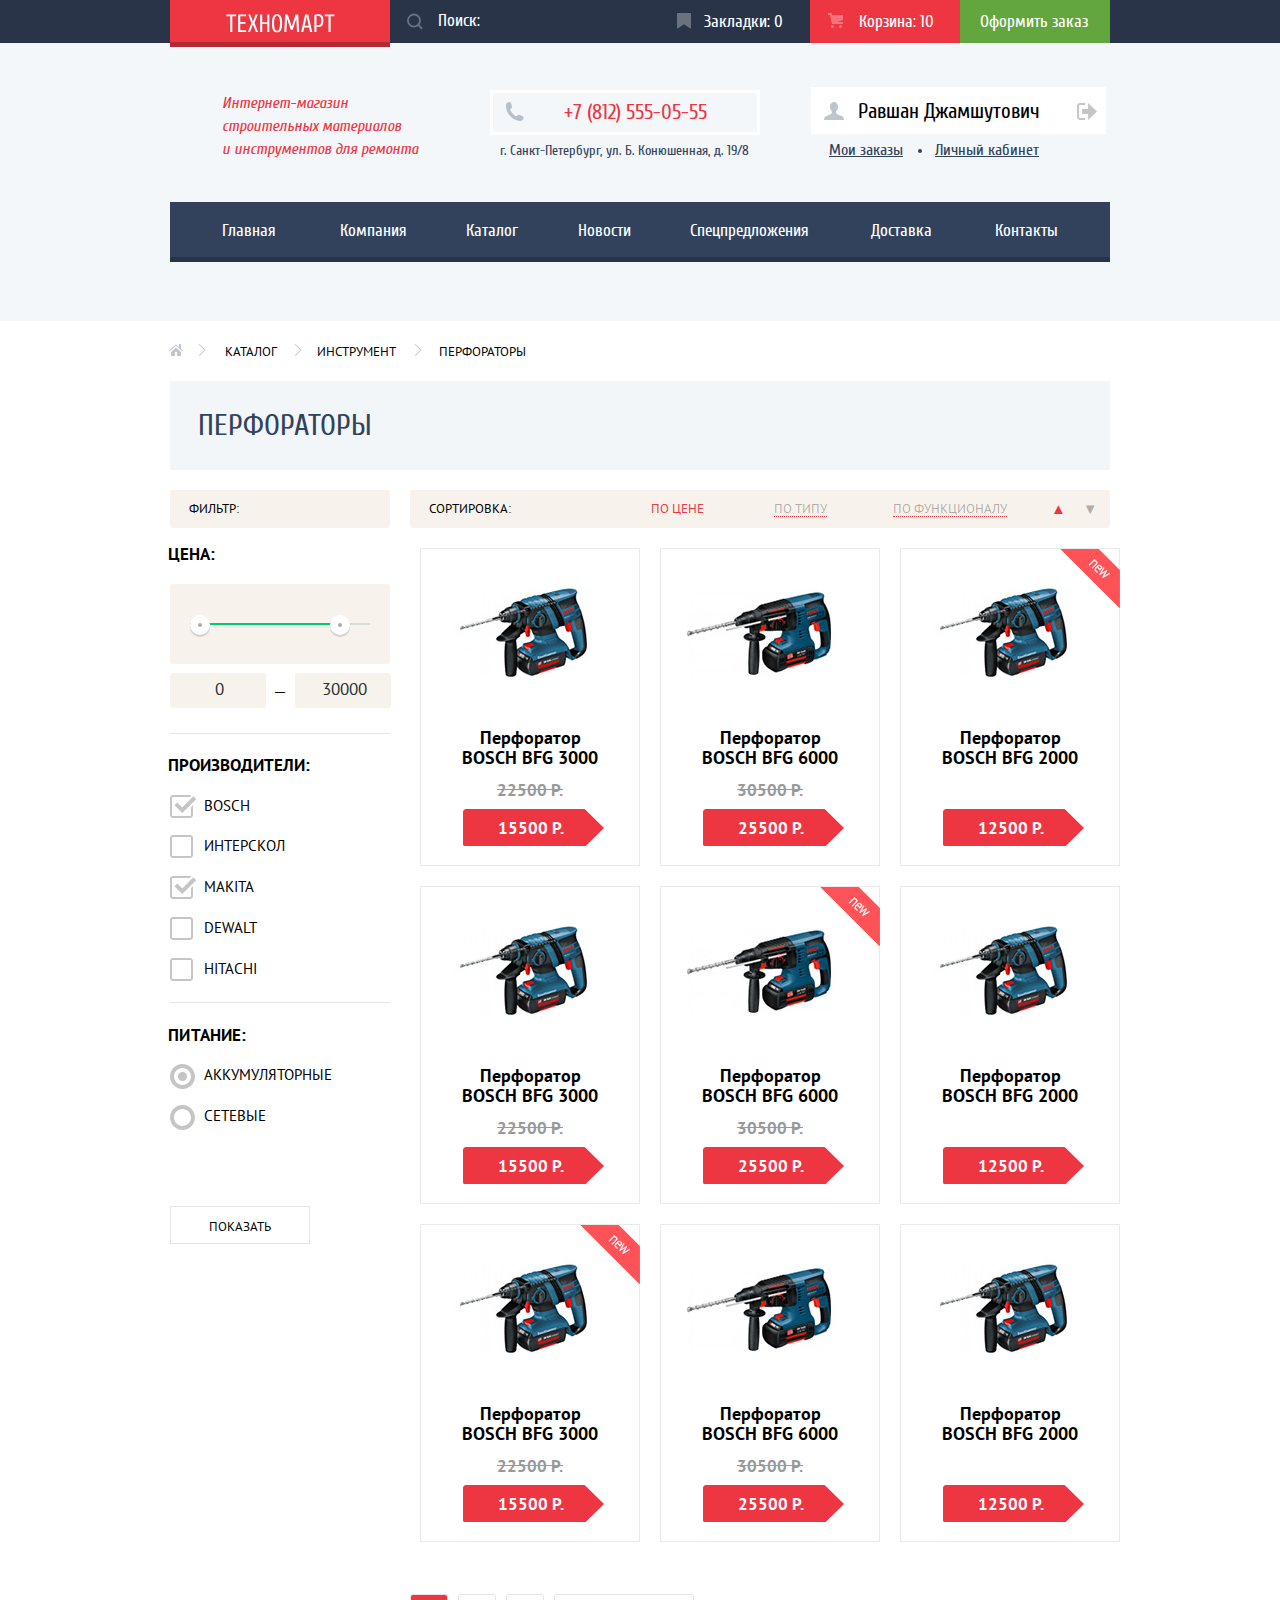
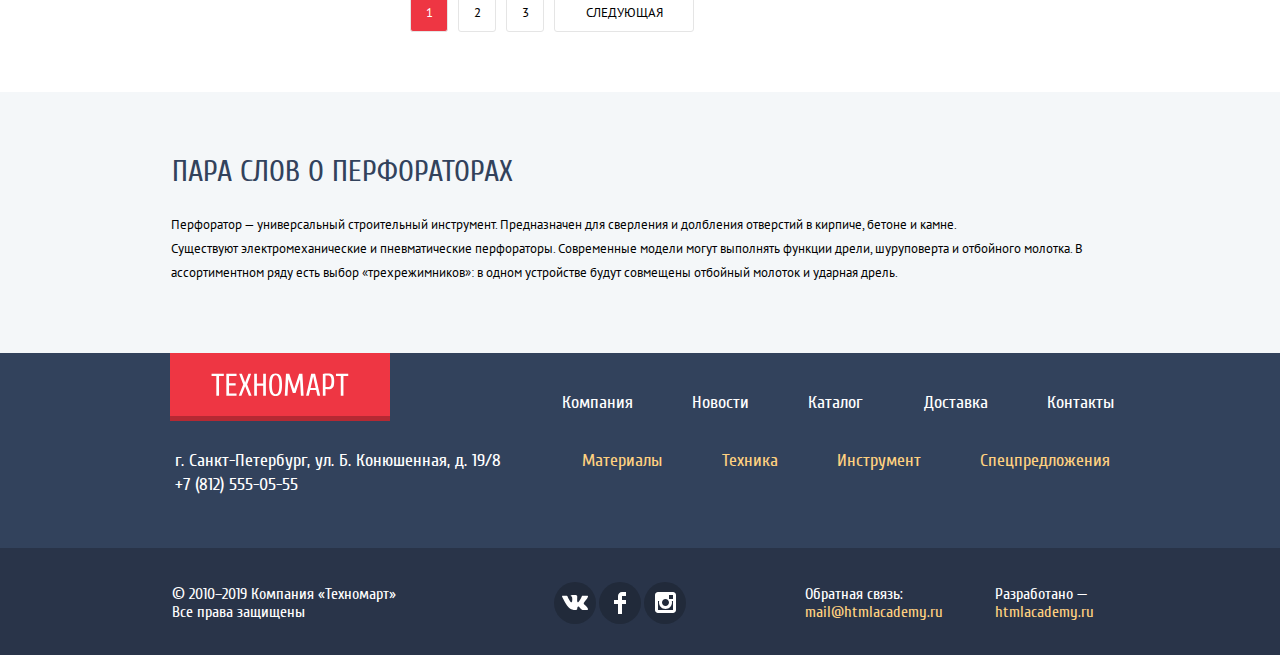
==== commit 8db14b81: "Реализовано состояние disabled для элементов input в блоке фильтра" ====
--- a/catalog.html
+++ b/catalog.html
@@ -138,11 +138,11 @@
       <div class="divider-1"></div>
       <fieldset class="catalog-main__producer">
         <legend>Производители:</legend>
-        <input type="checkbox" name="Bosch" class="manufacturers-checkbox-input manufacturers visually-hidden" id="bosch">
+        <input type="checkbox" name="Bosch" class="manufacturers-checkbox-input manufacturers visually-hidden" id="bosch" checked>
         <label class="manufacturers-checkbox-label" for="bosch">Bosch</label>
         <input type="checkbox" name="Интерскол" class="manufacturers-checkbox-input manufacturers visually-hidden" id="interscol">
         <label class="manufacturers-checkbox-label" for="interscol">Интерскол</label>
-        <input type="checkbox" name="Makita" class="manufacturers-checkbox-input manufacturers visually-hidden" id="makita">
+        <input type="checkbox" name="Makita" class="manufacturers-checkbox-input manufacturers visually-hidden" id="makita" checked>
         <label class="manufacturers-checkbox-label" for="makita">Makita</label>
         <input type="checkbox" name="Dewalt" class="manufacturers-checkbox-input manufacturers visually-hidden" id="dewalt">
         <label class="manufacturers-checkbox-label" for="dewalt">Dewalt</label>
@@ -152,7 +152,7 @@
       <div class="divider-2"></div>
       <fieldset class="catalog-main__power">
         <legend class="power-heading">Питание:</legend>
-        <input class="power-radiobutton-input visually-hidden" id="battery" type="radio" name="power" value="battery">
+        <input class="power-radiobutton-input visually-hidden" id="battery" type="radio" name="power" value="battery" checked>
         <label class="power-radiobutton-label" for="battery">Аккумуляторные</label>
         <input class="power-radiobutton-input visually-hidden" id="wired" type="radio" name="power" value="wired">
         <label class="power-radiobutton-label last-radiobutton-label" for="wired">Сетевые</label>
--- a/css/style.css
+++ b/css/style.css
@@ -124,15 +124,15 @@
 
 
 body {
-    margin: 0;
-    padding: 0;
-    font-family: 'PT Sans', Arial, sans-serif;
-    font-size: 13px;
-    line-height: 24px;
-    font-weight: normal;
-    color: #000000;
-
-    background-color: #ffffff;
+  margin: 0;
+  padding: 0;
+  font-family: 'PT Sans', Arial, sans-serif;
+  font-size: 13px;
+  line-height: 24px;
+  font-weight: normal;
+  color: #000000;
+  background-color: #ffffff;
+  min-width: 960px;
 }
 
 img {
@@ -1253,7 +1253,8 @@
 .page-main__popular-products__main {padding: 0;
   display: flex;
   flex-wrap: wrap;
-  margin-right: -32px;
+  margin-left: -10px;
+  margin-right: -10px;
   margin-top: 1px;
 }
 
@@ -1261,7 +1262,8 @@
   list-style-type: none;
   min-height: 318px;
   width: 220px;
-  margin-right: 20px;
+  margin-left: 10px;
+  margin-right: 10px;
   margin-top: 20px;
   border: solid 1px #eaeaea;
   display: flex;
@@ -1285,7 +1287,7 @@
 .popular-products__product-img {
   position: absolute;
   top: 0;
-  left: 1px;
+  left: 0;
 }
 
 .page-main__popular-products__card:hover .popular-products__product-img {
@@ -1426,14 +1428,16 @@
   display: flex;
   flex-wrap: wrap;
   margin-top: 18px;
-  margin-right: -20px;
+  margin-left: -10px;
+  margin-right: -10px;
 }
 
 .page-main__popular-manufacturers__card {
   list-style-type: none;
   height: 145px;
   width: 220px;
-  margin-right: 20px;
+  margin-left: 10px;
+  margin-right: 10px;
   margin-bottom: 20px;
   border: solid 1px #eaeaea;
   display: flex;
@@ -2059,7 +2063,7 @@
 
   background-color: #f7f3ec;
 
-  border-radius: 5px;
+  border-radius: 3px;
 }
 
 .range-controls .scale {
@@ -2113,7 +2117,6 @@
   display: inline-block;
   vertical-align: top;
   width: 95px;
-
   font-size: 16px;
   text-transform: uppercase;
 }
@@ -2129,7 +2132,7 @@
   color: #283136;
 
   border: none;
-  border-radius: 5px;
+  border-radius: 3px;
   background: #f7f3ec;
 }
 
@@ -2421,6 +2424,24 @@
   content: url(../img/checkbox-off-rest.svg);
   position: absolute;
   margin: -1px 0 0 -34px;
+}
+
+.manufacturers-checkbox-input:disabled + .manufacturers-checkbox-label:before {
+  content: url(../img/checkbox-off-disabled.svg);
+}
+
+.manufacturers-checkbox-input:checked:disabled + .manufacturers-checkbox-label:before {
+  content: url(../img/checkbox-on-disabled.svg);
+}
+
+.manufacturers-checkbox-input:disabled:hover + .manufacturers-checkbox-label:before,
+.manufacturers-checkbox-input:disabled:focus + .manufacturers-checkbox-label:before {
+  content: url(../img/checkbox-off-disabled.svg);
+}
+
+.manufacturers-checkbox-input:disabled:checked:hover + .manufacturers-checkbox-label:before,
+.manufacturers-checkbox-input:disabled:checked:focus + .manufacturers-checkbox-label:before {
+  content: url(../img/checkbox-on-disabled.svg);
 }
 
 .manufacturers-checkbox-input:checked + .manufacturers-checkbox-label:before {
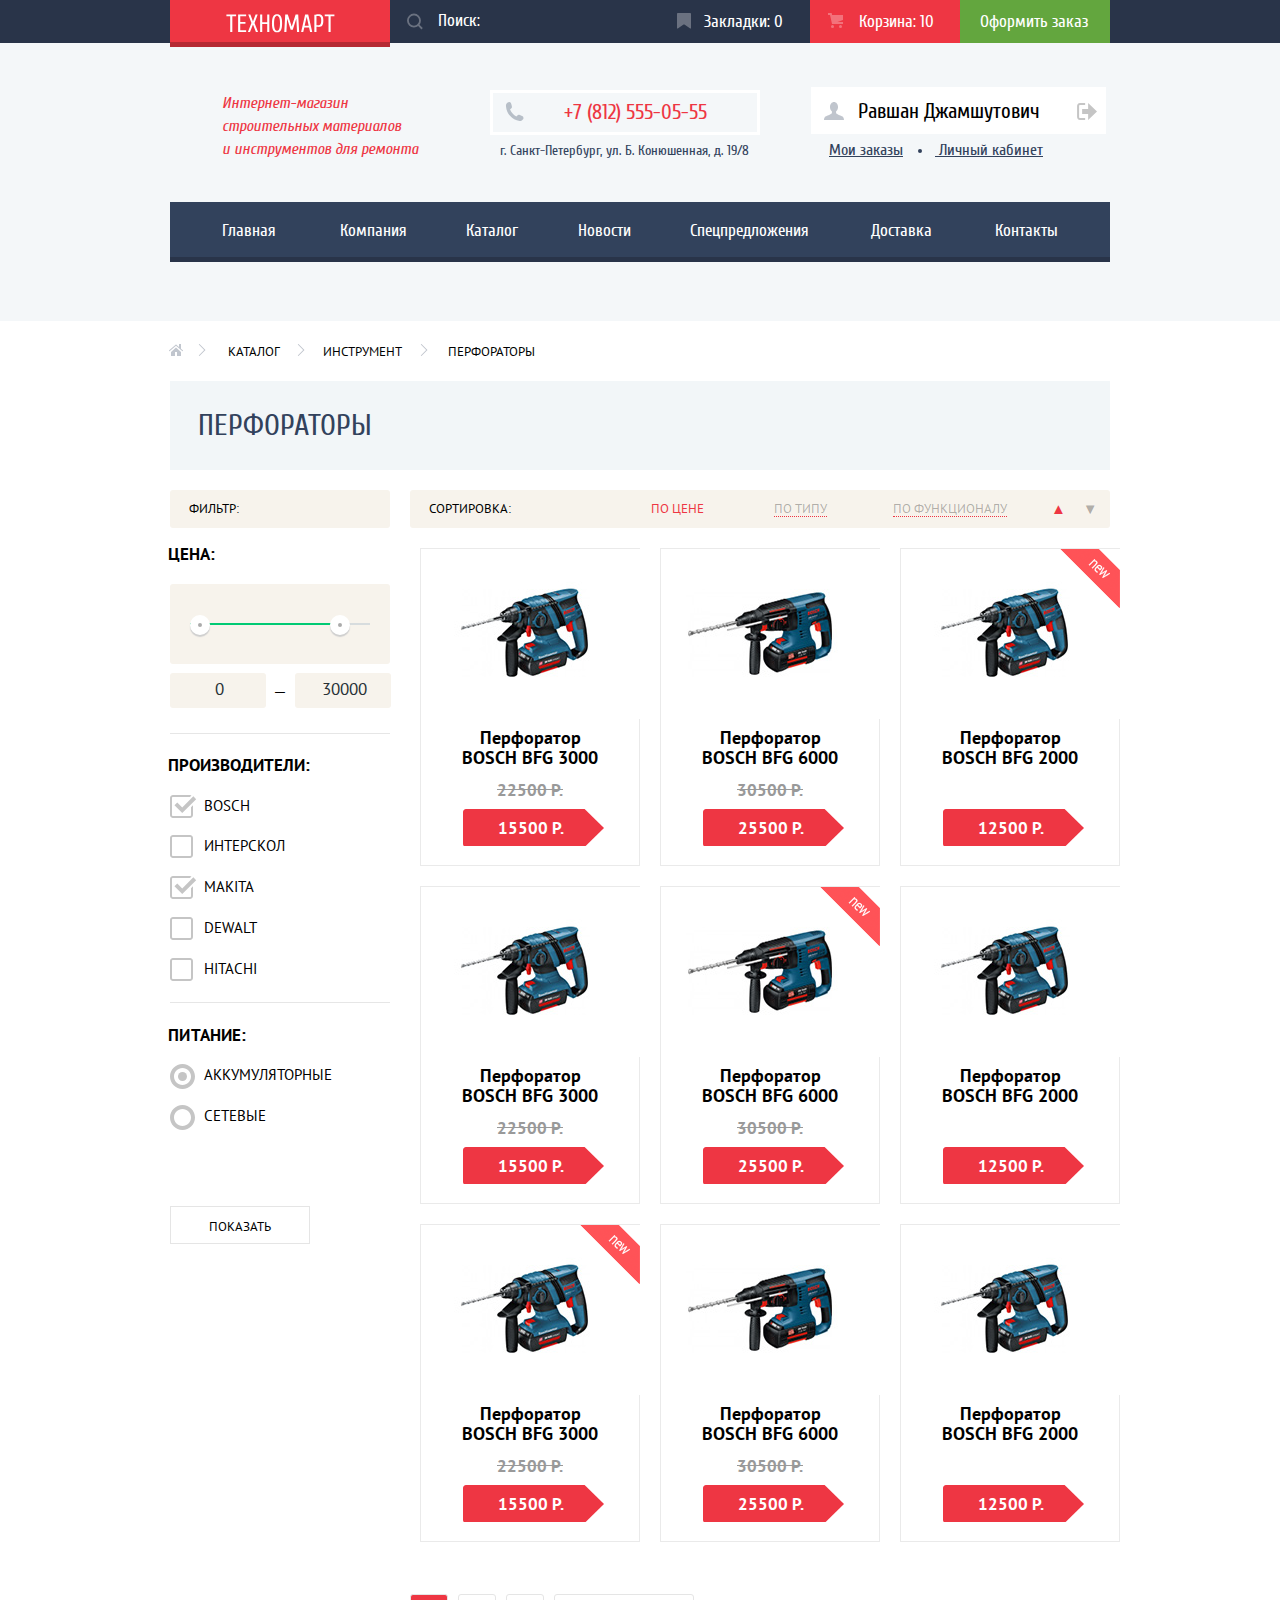
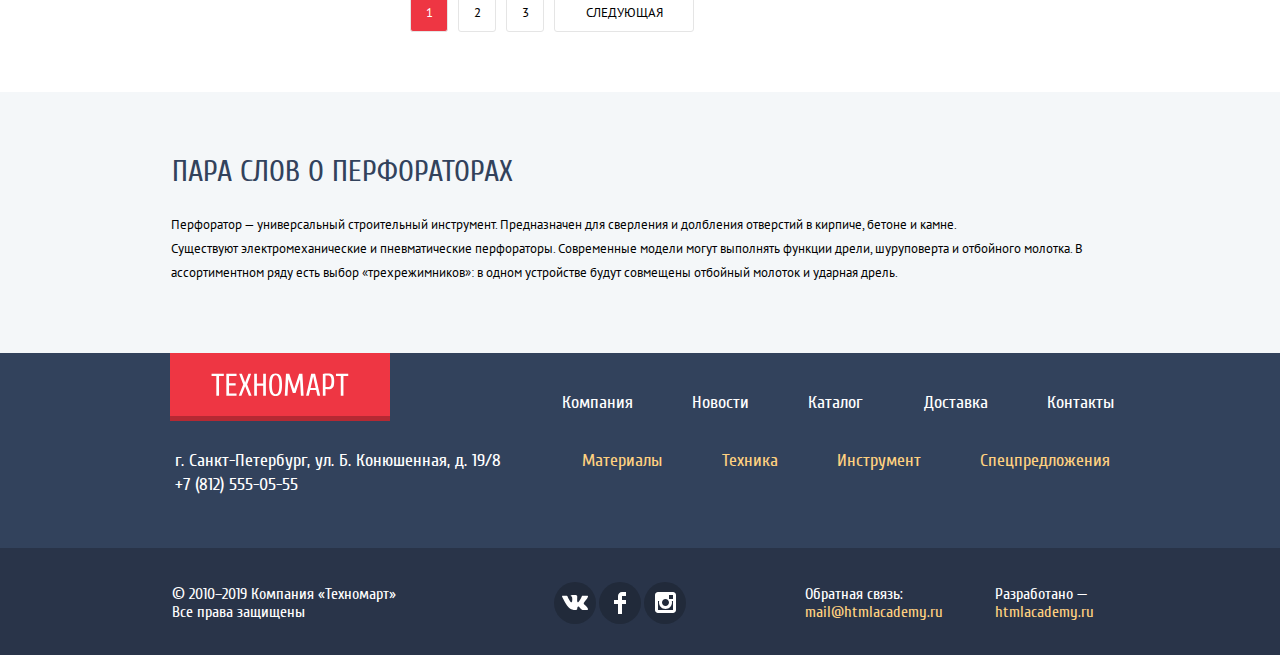
==== commit ddbcbb38: "Финальные изменения перед 2-й проверкой, код приведен к единообразному виду, убраны лишние шрифты" ====
--- a/catalog.html
+++ b/catalog.html
@@ -15,9 +15,12 @@
       </a>
       <form class="page-header__search-form" action="catalog.html" method="get">
         <label for="search-field" class="page-header__search-form-label visually-hidden">Поиск</label>
-        <input type="search" name="search" id="search-field" class="page-header__search-form-input page-header__search-form-input--category" placeholder="Поиск:">
-        <svg class="page-header__search-form-svg" xmlns="http://www.w3.org/2000/svg" width="17" height="17" viewBox="0 0 17 17">
-          <path d="M17 15.586l-3.542-3.542A7.465 7.465 0 0 0 15 7.5 7.5 7.5 0 1 0 7.5 15c1.71 0 3.282-.579 4.544-1.542L15.586 17 17 15.586zM2 7.5C2 4.467 4.467 2 7.5 2 10.532 2 13 4.467 13 7.5c0 3.032-2.468 5.5-5.5 5.5A5.506 5.506 0 0 1 2 7.5z"/>
+        <input type="search" name="search" id="search-field"
+               class="page-header__search-form-input page-header__search-form-input--category" placeholder="Поиск:">
+        <svg class="page-header__search-form-svg" xmlns="http://www.w3.org/2000/svg" width="17" height="17"
+             viewBox="0 0 17 17">
+          <path
+            d="M17 15.586l-3.542-3.542A7.465 7.465 0 0 0 15 7.5 7.5 7.5 0 1 0 7.5 15c1.71 0 3.282-.579 4.544-1.542L15.586 17 17 15.586zM2 7.5C2 4.467 4.467 2 7.5 2 10.532 2 13 4.467 13 7.5c0 3.032-2.468 5.5-5.5 5.5A5.506 5.506 0 0 1 2 7.5z"/>
         </svg>
       </form>
       <a href="#" class="page-header__favorites page-header__favorites--category page-header__link">
@@ -45,30 +48,35 @@
       <h1 class="page-header__tagline">Интернет-магазин <br>строительных материалов <br>и инструментов для ремонта</h1>
       <div class="page-header__address-top">
         <a class="page-header__phone" href="tel:+78125550555">
-              <svg xmlns="http://www.w3.org/2000/svg" width="19" height="19" viewBox="0 0 19 19">
-                <path fill="#B7BFC8"
-                      d="M15.572 18.985h-.941c-4.129-.488-7.157-2.408-9.359-4.864C3.062 11.66 1.318 8.492.978 4.228V3.084c.078-.774.459-1.304.898-1.757C2.425.766 3.25.044 4.002.019c.554-.018 1.5.38 1.879.899.329.446.504 1.339.656 2.003.154.671.505 1.643.408 2.289-.148 1.007-1.487 1.434-1.879 2.166 1.307 3.135 3.443 5.439 6.293 7.031.715-.392 1.346-1.572 2.332-1.595.359-.009.818.178 1.184.286.402.121.75.275 1.104.408.596.224 1.648.521 2.004 1.021.365.513.57 1.356.49 1.879-.164 1.041-1.879 2.197-2.901 2.579z"/>
-              </svg>
-            <p class="page-header__phone-text-content">+7 (812) 555-05-55</p>
+          <svg xmlns="http://www.w3.org/2000/svg" width="19" height="19" viewBox="0 0 19 19">
+            <path fill="#B7BFC8"
+                  d="M15.572 18.985h-.941c-4.129-.488-7.157-2.408-9.359-4.864C3.062 11.66 1.318 8.492.978 4.228V3.084c.078-.774.459-1.304.898-1.757C2.425.766 3.25.044 4.002.019c.554-.018 1.5.38 1.879.899.329.446.504 1.339.656 2.003.154.671.505 1.643.408 2.289-.148 1.007-1.487 1.434-1.879 2.166 1.307 3.135 3.443 5.439 6.293 7.031.715-.392 1.346-1.572 2.332-1.595.359-.009.818.178 1.184.286.402.121.75.275 1.104.408.596.224 1.648.521 2.004 1.021.365.513.57 1.356.49 1.879-.164 1.041-1.879 2.197-2.901 2.579z"/>
+          </svg>
+          <p class="page-header__phone-text-content">+7 (812) 555-05-55</p>
         </a>
         <p class="page-header__address">г. Санкт-Петербург, ул. Б. Конюшенная, д. 19/8</p>
       </div>
 
       <ul class="page-header__user-menu user-menu">
         <li class="user-menu__item user-menu__user-item">
-          <a class="user-menu__user-link" href="#"><svg class="user-menu__user-link-svg" version="1.1" id="Layer_2" xmlns="http://www.w3.org/2000/svg" xmlns:xlink="http://www.w3.org/1999/xlink" x="0px" y="0px"
-	 width="20px" height="18px" viewBox="0 0 20 18" enable-background="new 0 0 20 18" xml:space="preserve">
+          <a class="user-menu__user-link" href="#">
+            <svg class="user-menu__user-link-svg" version="1.1" id="Layer_2" xmlns="http://www.w3.org/2000/svg"
+                 xmlns:xlink="http://www.w3.org/1999/xlink" x="0px" y="0px"
+                 width="20px" height="18px" viewBox="0 0 20 18" enable-background="new 0 0 20 18" xml:space="preserve">
 <path fill="#32425C" d="M17.881,14.166c-2.144-0.735-4.256-1.666-5.207-2.39c-0.657-0.501-0.77-1.618-0.517-2.415
 	c1.118-0.903,1.864-2.477,1.864-4.278C14.021,2.276,12.221,0,10,0S5.979,2.276,5.979,5.083c0,1.801,0.746,3.374,1.863,4.277
 	c0.253,0.798,0.141,1.915-0.517,2.416c-0.95,0.724-3.063,1.654-5.207,2.39S0,18,0,18h20C20,18,20.025,14.901,17.881,14.166z"/>
-</svg>Равшан Джамшутович</a></li>
+</svg>
+            Равшан Джамшутович</a></li>
         <li class="user-menu__item user-menu__item-logout"><a class="user-menu__logout-link" href="#"></a></li>
-        <li class="user-menu__item user-menu__item-my-orders"><a class="user-menu__my-orders-link" href="#">Мои заказы </a></li>
+        <li class="user-menu__item user-menu__item-my-orders"><a class="user-menu__my-orders-link" href="#">Мои
+          заказы </a></li>
         <li class="user-menu__item user-menu__item-personal-area"><a class="user-menu__personal-area-link" href="#">
           <svg class="user-menu__personal-area-link-svg" xmlns="http://www.w3.org/2000/svg" width="15" height="15"
                viewBox="0 0 15 15">
             <circle fill="#32425c" cx="2" cy="2" r="2"/>
-          </svg>Личный кабинет</a></li>
+          </svg>
+          Личный кабинет</a></li>
       </ul>
 
     </div>
@@ -76,13 +84,18 @@
   <div class="page-header__nav-top_container container">
     <nav class="page-header__nav-top">
       <ul class="main-menu main-menu--catalog">
-        <li class="main-menu-item"><a class="main-menu-item-link main-menu-item-link-main" href="index.html">Главная</a></li>
+        <li class="main-menu-item"><a class="main-menu-item-link main-menu-item-link-main" href="index.html">Главная</a>
+        </li>
         <li class="main-menu-item"><a class="main-menu-item-link main-menu-item-link-company" href="#">Компания</a></li>
-        <li class="main-menu-item"><a class="main-menu-item-link main-menu-item-link-catalog" href="catalog.html">Каталог</a></li>
+        <li class="main-menu-item"><a class="main-menu-item-link main-menu-item-link-catalog" href="catalog.html">Каталог</a>
+        </li>
         <li class="main-menu-item"><a class="main-menu-item-link main-menu-item-link-news" href="#">Новости</a></li>
-        <li class="main-menu-item"><a class="main-menu-item-link main-menu-item-link-offers" href="#">Спецпредложения</a></li>
-        <li class="main-menu-item"><a class="main-menu-item-link main-menu-item-link-delivery" href="#">Доставка</a></li>
-        <li class="main-menu-item"><a class="main-menu-item-link main-menu-item-link-contacts" href="#">Контакты</a></li>
+        <li class="main-menu-item"><a class="main-menu-item-link main-menu-item-link-offers"
+                                      href="#">Спецпредложения</a></li>
+        <li class="main-menu-item"><a class="main-menu-item-link main-menu-item-link-delivery" href="#">Доставка</a>
+        </li>
+        <li class="main-menu-item"><a class="main-menu-item-link main-menu-item-link-contacts" href="#">Контакты</a>
+        </li>
       </ul>
     </nav>
   </div>
@@ -91,21 +104,40 @@
 <main class="catalog-main">
   <div class="catalog-main__breadcrumb-container container">
     <ul class="catalog-main__breadcrumb breadcrumb">
-      <li class="breadcrumb__breadcrumb-item breadcrumb__breadcrumb-item-home"><a class="breadcrumb__breadcrumb-link" href="index.html"><svg xmlns="http://www.w3.org/2000/svg" width="15" height="12" viewBox="0 0 15 12">
-        <g fill="#C1C6CE">
-          <path d="M3 8v4h4V8h2v4h4V8L8 3.516z"/>
-          <path d="M14.831 6.365L13 4.751V0h-2v2.987L8.332.635c-.02-.017-.043-.023-.064-.037a.465.465 0 0 0-.08-.047.551.551 0 0 0-.095-.024C8.062.521 8.032.515 8 .515c-.031 0-.061.006-.092.012a.46.46 0 0 0-.095.025c-.028.011-.053.029-.08.046-.021.014-.045.02-.064.037l-6.498 5.73a.501.501 0 0 0 .33.875.497.497 0 0 0 .331-.125L8 1.677l6.169 5.438a.501.501 0 0 0 .662-.75z"/>
-        </g>
-      </svg></a></li>
-      <li class="breadcrumb__breadcrumb-item breadcrumb__breadcrumb-item-catalog"><a class="breadcrumb__breadcrumb-link breadcrumb-link-catalog" href="catalog.html"><svg class="breadcrumb-link-catalog-svg" xmlns="http://www.w3.org/2000/svg" width="8" height="12" viewBox="0 0 8 12">
-        <path fill="#C1C6CE" d="M7.237 5.642L1.729.133a.506.506 0 1 0-.716.716L6.163 6l-5.151 5.15a.507.507 0 0 0 .716.717l5.509-5.509a.504.504 0 0 0 0-.716z"/>
-      </svg>Каталог</a></li>
-      <li class="breadcrumb__breadcrumb-item breadcrumb__breadcrumb-item-tools"><a class="breadcrumb__breadcrumb-link breadcrumb-link-tools" href="#"><svg class="breadcrumb-link-tools-svg" xmlns="http://www.w3.org/2000/svg" width="8" height="12" viewBox="0 0 8 12">
-        <path fill="#C1C6CE" d="M7.237 5.642L1.729.133a.506.506 0 1 0-.716.716L6.163 6l-5.151 5.15a.507.507 0 0 0 .716.717l5.509-5.509a.504.504 0 0 0 0-.716z"/>
-      </svg>Инструмент </a></li>
-      <li class="breadcrumb__breadcrumb-item breadcrumb__breadcrumb-item-perforators"><svg class="breadcrumb-item-perforators-svg" xmlns="http://www.w3.org/2000/svg" width="8" height="12" viewBox="0 0 8 12">
-        <path fill="#C1C6CE" d="M7.237 5.642L1.729.133a.506.506 0 1 0-.716.716L6.163 6l-5.151 5.15a.507.507 0 0 0 .716.717l5.509-5.509a.504.504 0 0 0 0-.716z"/>
-      </svg>Перфораторы</li>
+      <li class="breadcrumb__breadcrumb-item breadcrumb__breadcrumb-item-home"><a class="breadcrumb__breadcrumb-link"
+                                                                                  href="index.html">
+        <svg xmlns="http://www.w3.org/2000/svg" width="15" height="12" viewBox="0 0 15 12">
+          <g fill="#C1C6CE">
+            <path d="M3 8v4h4V8h2v4h4V8L8 3.516z"/>
+            <path
+              d="M14.831 6.365L13 4.751V0h-2v2.987L8.332.635c-.02-.017-.043-.023-.064-.037a.465.465 0 0 0-.08-.047.551.551 0 0 0-.095-.024C8.062.521 8.032.515 8 .515c-.031 0-.061.006-.092.012a.46.46 0 0 0-.095.025c-.028.011-.053.029-.08.046-.021.014-.045.02-.064.037l-6.498 5.73a.501.501 0 0 0 .33.875.497.497 0 0 0 .331-.125L8 1.677l6.169 5.438a.501.501 0 0 0 .662-.75z"/>
+          </g>
+        </svg>
+      </a></li>
+      <li class="breadcrumb__breadcrumb-item breadcrumb__breadcrumb-item-catalog"><a
+        class="breadcrumb__breadcrumb-link breadcrumb-link-catalog" href="catalog.html">
+        <svg class="breadcrumb-link-catalog-svg" xmlns="http://www.w3.org/2000/svg" width="8" height="12"
+             viewBox="0 0 8 12">
+          <path fill="#C1C6CE"
+                d="M7.237 5.642L1.729.133a.506.506 0 1 0-.716.716L6.163 6l-5.151 5.15a.507.507 0 0 0 .716.717l5.509-5.509a.504.504 0 0 0 0-.716z"/>
+        </svg>
+        Каталог</a></li>
+      <li class="breadcrumb__breadcrumb-item breadcrumb__breadcrumb-item-tools"><a
+        class="breadcrumb__breadcrumb-link breadcrumb-link-tools" href="#">
+        <svg class="breadcrumb-link-tools-svg" xmlns="http://www.w3.org/2000/svg" width="8" height="12"
+             viewBox="0 0 8 12">
+          <path fill="#C1C6CE"
+                d="M7.237 5.642L1.729.133a.506.506 0 1 0-.716.716L6.163 6l-5.151 5.15a.507.507 0 0 0 .716.717l5.509-5.509a.504.504 0 0 0 0-.716z"/>
+        </svg>
+        Инструмент </a></li>
+      <li class="breadcrumb__breadcrumb-item breadcrumb__breadcrumb-item-perforators">
+        <svg class="breadcrumb-item-perforators-svg" xmlns="http://www.w3.org/2000/svg" width="8" height="12"
+             viewBox="0 0 8 12">
+          <path fill="#C1C6CE"
+                d="M7.237 5.642L1.729.133a.506.506 0 1 0-.716.716L6.163 6l-5.151 5.15a.507.507 0 0 0 .716.717l5.509-5.509a.504.504 0 0 0 0-.716z"/>
+        </svg>
+        Перфораторы
+      </li>
     </ul>
   </div>
   <div class="catalog-main__header-block-perforators">
@@ -138,21 +170,27 @@
       <div class="divider-1"></div>
       <fieldset class="catalog-main__producer">
         <legend>Производители:</legend>
-        <input type="checkbox" name="Bosch" class="manufacturers-checkbox-input manufacturers visually-hidden" id="bosch" checked>
+        <input type="checkbox" name="Bosch" class="manufacturers-checkbox-input manufacturers visually-hidden"
+               id="bosch" checked>
         <label class="manufacturers-checkbox-label" for="bosch">Bosch</label>
-        <input type="checkbox" name="Интерскол" class="manufacturers-checkbox-input manufacturers visually-hidden" id="interscol">
+        <input type="checkbox" name="Интерскол" class="manufacturers-checkbox-input manufacturers visually-hidden"
+               id="interscol">
         <label class="manufacturers-checkbox-label" for="interscol">Интерскол</label>
-        <input type="checkbox" name="Makita" class="manufacturers-checkbox-input manufacturers visually-hidden" id="makita" checked>
+        <input type="checkbox" name="Makita" class="manufacturers-checkbox-input manufacturers visually-hidden"
+               id="makita" checked>
         <label class="manufacturers-checkbox-label" for="makita">Makita</label>
-        <input type="checkbox" name="Dewalt" class="manufacturers-checkbox-input manufacturers visually-hidden" id="dewalt">
+        <input type="checkbox" name="Dewalt" class="manufacturers-checkbox-input manufacturers visually-hidden"
+               id="dewalt">
         <label class="manufacturers-checkbox-label" for="dewalt">Dewalt</label>
-        <input type="checkbox" name="Hitachi" class="manufacturers-checkbox-input manufacturers visually-hidden" id="hitachi">
+        <input type="checkbox" name="Hitachi" class="manufacturers-checkbox-input manufacturers visually-hidden"
+               id="hitachi">
         <label class="manufacturers-checkbox-label last-checkbox-label" for="hitachi">Hitachi</label>
       </fieldset>
       <div class="divider-2"></div>
       <fieldset class="catalog-main__power">
         <legend class="power-heading">Питание:</legend>
-        <input class="power-radiobutton-input visually-hidden" id="battery" type="radio" name="power" value="battery" checked>
+        <input class="power-radiobutton-input visually-hidden" id="battery" type="radio" name="power" value="battery"
+               checked>
         <label class="power-radiobutton-label" for="battery">Аккумуляторные</label>
         <input class="power-radiobutton-input visually-hidden" id="wired" type="radio" name="power" value="wired">
         <label class="power-radiobutton-label last-radiobutton-label" for="wired">Сетевые</label>
@@ -334,7 +372,10 @@
   <section class="a-few-words-about-perforators">
     <div class="container">
       <h2 class="a-few-words-about-perforators-heading">Пара слов о перфораторах</h2>
-      <p class="a-few-words-about-perforators-par">Перфоратор — универсальный строительный инструмент. Предназначен для сверления и долбления отверстий в кирпиче, бетоне и камне. <br>Существуют электромеханические и пневматические перфораторы. Современные модели могут выполнять функции дрели, шуруповерта и отбойного молотка. В ассортиментном ряду есть выбор «трехрежимников»: в одном устройстве будут совмещены отбойный молоток и ударная дрель.</p>
+      <p class="a-few-words-about-perforators-par">Перфоратор — универсальный строительный инструмент. Предназначен для
+        сверления и долбления отверстий в кирпиче, бетоне и камне. <br>Существуют электромеханические и пневматические
+        перфораторы. Современные модели могут выполнять функции дрели, шуруповерта и отбойного молотка. В ассортиментном
+        ряду есть выбор «трехрежимников»: в одном устройстве будут совмещены отбойный молоток и ударная дрель.</p>
     </div>
   </section>
 </main>
@@ -343,7 +384,9 @@
   <div class="page-footer__top-section">
     <div class="page-footer__top-section__container container">
       <a href="index.html">
-        <div class="page-footer__logo"><img style="background-color: #ee3643;" class="menu-logo-bottom" src="img/logo.svg" alt="Логотип магазина Technomart" width="138" height="23"></div>
+        <div class="page-footer__logo"><img style="background-color: #ee3643;" class="menu-logo-bottom"
+                                            src="img/logo.svg" alt="Логотип магазина Technomart" width="138"
+                                            height="23"></div>
       </a>
       <ul class="page-footer__main-menu">
         <li class="footer-main-menu-item"><a class="footer-main-menu-link" href="#">
@@ -389,17 +432,20 @@
         <ul class="page-footer__soc-network-list">
           <li class="page-footer__soc-network-list-item soc-network-list-item-vk">
             <a class="soc-link page-footer__soc-network-list-item-wrap" href="http://www.vk.com">
-              <img width="26" height="15" class="soc-network-list-item-img soc-network-list-item-vk-img" src="./img/vk-icon.svg" alt="Вконтакте">
+              <img width="26" height="15" class="soc-network-list-item-img soc-network-list-item-vk-img"
+                   src="./img/vk-icon.svg" alt="Вконтакте">
             </a>
           </li>
           <li class="page-footer__soc-network-list-item soc-network-list-item-facebook">
             <a class="soc-link page-footer__soc-network-list-item-wrap" href="http://www.facebook.com">
-              <img width="12" height="22" class="soc-network-list-item-img soc-network-list-item-vk-img" src="./img/fb-icon.svg" alt="Facebook">
+              <img width="12" height="22" class="soc-network-list-item-img soc-network-list-item-vk-img"
+                   src="./img/fb-icon.svg" alt="Facebook">
             </a>
           </li>
           <li class="page-footer__soc-network-list-item soc-network-list-item-instagram">
             <a class="soc-link page-footer__soc-network-list-item-wrap" href="http://www.instagram.com">
-              <img width="21" height="21" class="soc-network-list-item-img soc-network-list-item-vk-img" src="./img/insta-icon.svg" alt="Instagram">
+              <img width="21" height="21" class="soc-network-list-item-img soc-network-list-item-vk-img"
+                   src="./img/insta-icon.svg" alt="Instagram">
             </a>
           </li>
         </ul>
--- a/css/style.css
+++ b/css/style.css
@@ -5,12 +5,9 @@
   font-weight: 400;
   src: url('../fonts/pt-sans-v11-cyrillic_latin-regular.eot'); /* IE9 Compat Modes */
   src: local('PT Sans'), local('PTSans-Regular'),
-  url('../fonts/pt-sans-v11-cyrillic_latin-regular.eot?#iefix') format('embedded-opentype'), /* IE6-IE8 */
-  url('../fonts/pt-sans-v11-cyrillic_latin-regular.woff2') format('woff2'), /* Super Modern Browsers */
-  url('../fonts/pt-sans-v11-cyrillic_latin-regular.woff') format('woff'), /* Modern Browsers */
-  url('../fonts/pt-sans-v11-cyrillic_latin-regular.ttf') format('truetype'), /* Safari, Android, iOS */
-  url('../fonts/pt-sans-v11-cyrillic_latin-regular.svg#PTSans') format('svg'); /* Legacy iOS */
-}
+  url('../fonts/pt-sans-v11-cyrillic_latin-regular.woff2') format('woff2'), /* Super Modern Browsers */ url('../fonts/pt-sans-v11-cyrillic_latin-regular.woff') format('woff'); /* Modern Browsers */
+}
+
 /* pt-sans-700 - cyrillic_latin */
 @font-face {
   font-family: 'PT Sans';
@@ -18,12 +15,9 @@
   font-weight: 700;
   src: url('../fonts/pt-sans-v11-cyrillic_latin-700.eot'); /* IE9 Compat Modes */
   src: local('PT Sans Bold'), local('PTSans-Bold'),
-  url('../fonts/pt-sans-v11-cyrillic_latin-700.eot?#iefix') format('embedded-opentype'), /* IE6-IE8 */
-  url('../fonts/pt-sans-v11-cyrillic_latin-700.woff2') format('woff2'), /* Super Modern Browsers */
-  url('../fonts/pt-sans-v11-cyrillic_latin-700.woff') format('woff'), /* Modern Browsers */
-  url('../fonts/pt-sans-v11-cyrillic_latin-700.ttf') format('truetype'), /* Safari, Android, iOS */
-  url('../fonts/pt-sans-v11-cyrillic_latin-700.svg#PTSans') format('svg'); /* Legacy iOS */
-}
+  url('../fonts/pt-sans-v11-cyrillic_latin-700.woff2') format('woff2'), /* Super Modern Browsers */ url('../fonts/pt-sans-v11-cyrillic_latin-700.woff') format('woff'); /* Modern Browsers */
+}
+
 /* pt-sans-700italic - cyrillic_latin */
 @font-face {
   font-family: 'PT Sans';
@@ -31,12 +25,9 @@
   font-weight: 700;
   src: url('../fonts/pt-sans-v11-cyrillic_latin-700italic.eot'); /* IE9 Compat Modes */
   src: local('PT Sans Bold Italic'), local('PTSans-BoldItalic'),
-  url('../fonts/pt-sans-v11-cyrillic_latin-700italic.eot?#iefix') format('embedded-opentype'), /* IE6-IE8 */
-  url('../fonts/pt-sans-v11-cyrillic_latin-700italic.woff2') format('woff2'), /* Super Modern Browsers */
-  url('../fonts/pt-sans-v11-cyrillic_latin-700italic.woff') format('woff'), /* Modern Browsers */
-  url('../fonts/pt-sans-v11-cyrillic_latin-700italic.ttf') format('truetype'), /* Safari, Android, iOS */
-  url('../fonts/pt-sans-v11-cyrillic_latin-700italic.svg#PTSans') format('svg'); /* Legacy iOS */
-}
+  url('../fonts/pt-sans-v11-cyrillic_latin-700italic.woff2') format('woff2'), /* Super Modern Browsers */ url('../fonts/pt-sans-v11-cyrillic_latin-700italic.woff') format('woff'); /* Modern Browsers */
+}
+
 /* pt-sans-italic - cyrillic_latin */
 @font-face {
   font-family: 'PT Sans';
@@ -44,11 +35,7 @@
   font-weight: 400;
   src: url('../fonts/pt-sans-v11-cyrillic_latin-italic.eot'); /* IE9 Compat Modes */
   src: local('PT Sans Italic'), local('PTSans-Italic'),
-  url('../fonts/pt-sans-v11-cyrillic_latin-italic.eot?#iefix') format('embedded-opentype'), /* IE6-IE8 */
-  url('../fonts/pt-sans-v11-cyrillic_latin-italic.woff2') format('woff2'), /* Super Modern Browsers */
-  url('../fonts/pt-sans-v11-cyrillic_latin-italic.woff') format('woff'), /* Modern Browsers */
-  url('../fonts/pt-sans-v11-cyrillic_latin-italic.ttf') format('truetype'), /* Safari, Android, iOS */
-  url('../fonts/pt-sans-v11-cyrillic_latin-italic.svg#PTSans') format('svg'); /* Legacy iOS */
+  url('../fonts/pt-sans-v11-cyrillic_latin-italic.woff2') format('woff2'), /* Super Modern Browsers */ url('../fonts/pt-sans-v11-cyrillic_latin-italic.woff') format('woff'); /* Modern Browsers */
 }
 
 /* cuprum-regular - cyrillic_latin */
@@ -58,12 +45,9 @@
   font-weight: 400;
   src: url('../fonts/cuprum-v11-cyrillic_latin-regular.eot'); /* IE9 Compat Modes */
   src: local('Cuprum Regular'), local('Cuprum-Regular'),
-  url('../fonts/cuprum-v11-cyrillic_latin-regular.eot?#iefix') format('embedded-opentype'), /* IE6-IE8 */
-  url('../fonts/cuprum-v11-cyrillic_latin-regular.woff2') format('woff2'), /* Super Modern Browsers */
-  url('../fonts/cuprum-v11-cyrillic_latin-regular.woff') format('woff'), /* Modern Browsers */
-  url('../fonts/cuprum-v11-cyrillic_latin-regular.ttf') format('truetype'), /* Safari, Android, iOS */
-  url('../fonts/cuprum-v11-cyrillic_latin-regular.svg#Cuprum') format('svg'); /* Legacy iOS */
-}
+  url('../fonts/cuprum-v11-cyrillic_latin-regular.woff2') format('woff2'), /* Super Modern Browsers */ url('../fonts/cuprum-v11-cyrillic_latin-regular.woff') format('woff'); /* Modern Browsers */
+}
+
 /* cuprum-700 - cyrillic_latin */
 @font-face {
   font-family: 'Cuprum';
@@ -71,12 +55,9 @@
   font-weight: 700;
   src: url('../fonts/cuprum-v11-cyrillic_latin-700.eot'); /* IE9 Compat Modes */
   src: local('Cuprum Bold'), local('Cuprum-Bold'),
-  url('../fonts/cuprum-v11-cyrillic_latin-700.eot?#iefix') format('embedded-opentype'), /* IE6-IE8 */
-  url('../fonts/cuprum-v11-cyrillic_latin-700.woff2') format('woff2'), /* Super Modern Browsers */
-  url('../fonts/cuprum-v11-cyrillic_latin-700.woff') format('woff'), /* Modern Browsers */
-  url('../fonts/cuprum-v11-cyrillic_latin-700.ttf') format('truetype'), /* Safari, Android, iOS */
-  url('../fonts/cuprum-v11-cyrillic_latin-700.svg#Cuprum') format('svg'); /* Legacy iOS */
-}
+  url('../fonts/cuprum-v11-cyrillic_latin-700.woff2') format('woff2'), /* Super Modern Browsers */ url('../fonts/cuprum-v11-cyrillic_latin-700.woff') format('woff'); /* Modern Browsers */
+}
+
 /* cuprum-italic - cyrillic_latin */
 @font-face {
   font-family: 'Cuprum';
@@ -84,12 +65,9 @@
   font-weight: 400;
   src: url('../fonts/cuprum-v11-cyrillic_latin-italic.eot'); /* IE9 Compat Modes */
   src: local('Cuprum Italic'), local('Cuprum-Italic'),
-  url('../fonts/cuprum-v11-cyrillic_latin-italic.eot?#iefix') format('embedded-opentype'), /* IE6-IE8 */
-  url('../fonts/cuprum-v11-cyrillic_latin-italic.woff2') format('woff2'), /* Super Modern Browsers */
-  url('../fonts/cuprum-v11-cyrillic_latin-italic.woff') format('woff'), /* Modern Browsers */
-  url('../fonts/cuprum-v11-cyrillic_latin-italic.ttf') format('truetype'), /* Safari, Android, iOS */
-  url('../fonts/cuprum-v11-cyrillic_latin-italic.svg#Cuprum') format('svg'); /* Legacy iOS */
-}
+  url('../fonts/cuprum-v11-cyrillic_latin-italic.woff2') format('woff2'), /* Super Modern Browsers */ url('../fonts/cuprum-v11-cyrillic_latin-italic.woff') format('woff'); /* Modern Browsers */
+}
+
 /* cuprum-700italic - cyrillic_latin */
 @font-face {
   font-family: 'Cuprum';
@@ -97,11 +75,7 @@
   font-weight: 700;
   src: url('../fonts/cuprum-v11-cyrillic_latin-700italic.eot'); /* IE9 Compat Modes */
   src: local('Cuprum Bold Italic'), local('Cuprum-BoldItalic'),
-  url('../fonts/cuprum-v11-cyrillic_latin-700italic.eot?#iefix') format('embedded-opentype'), /* IE6-IE8 */
-  url('../fonts/cuprum-v11-cyrillic_latin-700italic.woff2') format('woff2'), /* Super Modern Browsers */
-  url('../fonts/cuprum-v11-cyrillic_latin-700italic.woff') format('woff'), /* Modern Browsers */
-  url('../fonts/cuprum-v11-cyrillic_latin-700italic.ttf') format('truetype'), /* Safari, Android, iOS */
-  url('../fonts/cuprum-v11-cyrillic_latin-700italic.svg#Cuprum') format('svg'); /* Legacy iOS */
+  url('../fonts/cuprum-v11-cyrillic_latin-700italic.woff2') format('woff2'), /* Super Modern Browsers */ url('../fonts/cuprum-v11-cyrillic_latin-700italic.woff') format('woff'); /* Modern Browsers */
 }
 
 /*common styles*/
@@ -109,6 +83,7 @@
 html {
   box-sizing: border-box;
 }
+
 *, *::after, *::before {
   box-sizing: inherit;
 }
@@ -141,19 +116,18 @@
 }
 
 a {
-    text-decoration: none;
+  text-decoration: none;
 }
 
 .visually-hidden {
-    position: absolute;
-    width: 1px;
-    height: 1px;
-    margin: -1px;
-    border: 0;
-    padding: 0;
-
-    clip: rect(0 0 0 0);
-    overflow: hidden;
+  position: absolute;
+  width: 1px;
+  height: 1px;
+  margin: -1px;
+  border: 0;
+  padding: 0;
+  clip: rect(0 0 0 0);
+  overflow: hidden;
 }
 
 .complete-unavailability {
@@ -161,9 +135,9 @@
 }
 
 header {
-    margin: 0;
-    padding: 0;
-    background-color: #f4f7f9;
+  margin: 0;
+  padding: 0;
+  background-color: #f4f7f9;
 }
 
 .button {
@@ -200,11 +174,11 @@
 /* page-header__top-section */
 
 .page-header__top-section {
-   font-family: 'Cuprum', sans-serif;
-   color: #ffffff;
-   background-color: #293449;
-   font-size: 17px;
-   display: flex;
+  font-family: 'Cuprum', sans-serif;
+  color: #ffffff;
+  background-color: #293449;
+  font-size: 17px;
+  display: flex;
 }
 
 .page-header__top-section__container {
@@ -297,7 +271,7 @@
 
 /*.page-header__search-form-input: focus*/
 
-.page-header__search-form-input:focus + .search-svg-element:before  {
+.page-header__search-form-input:focus + .search-svg-element:before {
   content: url(../img/icon-search-active.svg);
   position: absolute;
   margin-top: 0;
@@ -452,7 +426,7 @@
   margin-top: 3px;
   margin-left: 52px;
   flex: 0 0 200px;
- }
+}
 
 .page-header__phone {
   color: #ee3643;
@@ -662,6 +636,7 @@
 /* page-footer__top-section */
 
 .page-footer__logo {
+  display: block;
   width: 220px;
   height: 35px;
   text-align: center;
@@ -996,7 +971,7 @@
 
 .page-main-container__offers__offer--materials {
   background: url(../img/materials.png) 213px 31px no-repeat,
-              url(../img/new-flag.png) 240px 0 no-repeat;
+  url(../img/new-flag.png) 240px 0 no-repeat;
   background-color: #ffbf47;
 }
 
@@ -1117,11 +1092,11 @@
 }
 
 .first-slide:checked ~ .page-main-slider {
-  background:  #000000 url(../img/drills.png) no-repeat;;
+  background: #000000 url(../img/drills.png) no-repeat;;
 }
 
 .second-slide:checked ~ .page-main-slider {
-  background:  #000000 url(../img/perforators.png) no-repeat;;
+  background: #000000 url(../img/perforators.png) no-repeat;;
 }
 
 .first-slide:checked ~ .page-main-slider > .catalog-slide-1 {
@@ -1250,7 +1225,8 @@
 
 /*page-main-container__popular-products__main*/
 
-.page-main__popular-products__main {padding: 0;
+.page-main__popular-products__main {
+  padding: 0;
   display: flex;
   flex-wrap: wrap;
   margin-left: -10px;
@@ -1287,7 +1263,7 @@
 .popular-products__product-img {
   position: absolute;
   top: 0;
-  left: 0;
+  left: 1px;
 }
 
 .page-main__popular-products__card:hover .popular-products__product-img {
@@ -1329,7 +1305,7 @@
   line-height: 1.06;
   color: #ffffff;
   background: url(../img/item-button.svg) no-repeat,
-              linear-gradient(to right, transparent 20px, red 20px, red 100px, transparent 100px);
+  linear-gradient(to right, transparent 20px, red 20px, red 100px, transparent 100px);
   min-height: 37px;
   min-width: 141px;
   padding: 10px 5px 5px 35px;
@@ -2302,7 +2278,6 @@
 }
 
 
-
 /* category-selection */
 
 .catalog-main__products {
@@ -2568,15 +2543,27 @@
 /* button got lost? */
 
 @keyframes bounce {
-  0% { transform: translate(-300px, -2000px); }
-  80% { transform: translate(-300px, -100px); }
-  100% { transform: translate(-300px, -200px); }
+  0% {
+    transform: translate(-300px, -2000px);
+  }
+  80% {
+    transform: translate(-300px, -100px);
+  }
+  100% {
+    transform: translate(-300px, -200px);
+  }
 }
 
 @keyframes bounce-yandex-map {
-  0% { transform: translate(-470px, -2000px); }
-  80% { transform: translate(-470px, -100px); }
-  100% { transform: translate(-470px, -200px); }
+  0% {
+    transform: translate(-470px, -2000px);
+  }
+  80% {
+    transform: translate(-470px, -100px);
+  }
+  100% {
+    transform: translate(-470px, -200px);
+  }
 }
 
 .modal {
@@ -2671,6 +2658,7 @@
 .email-field-input {
   padding-right: 51px;
 }
+
 .message-field-input {
   padding: 8px 291px 86px 13px;
 }
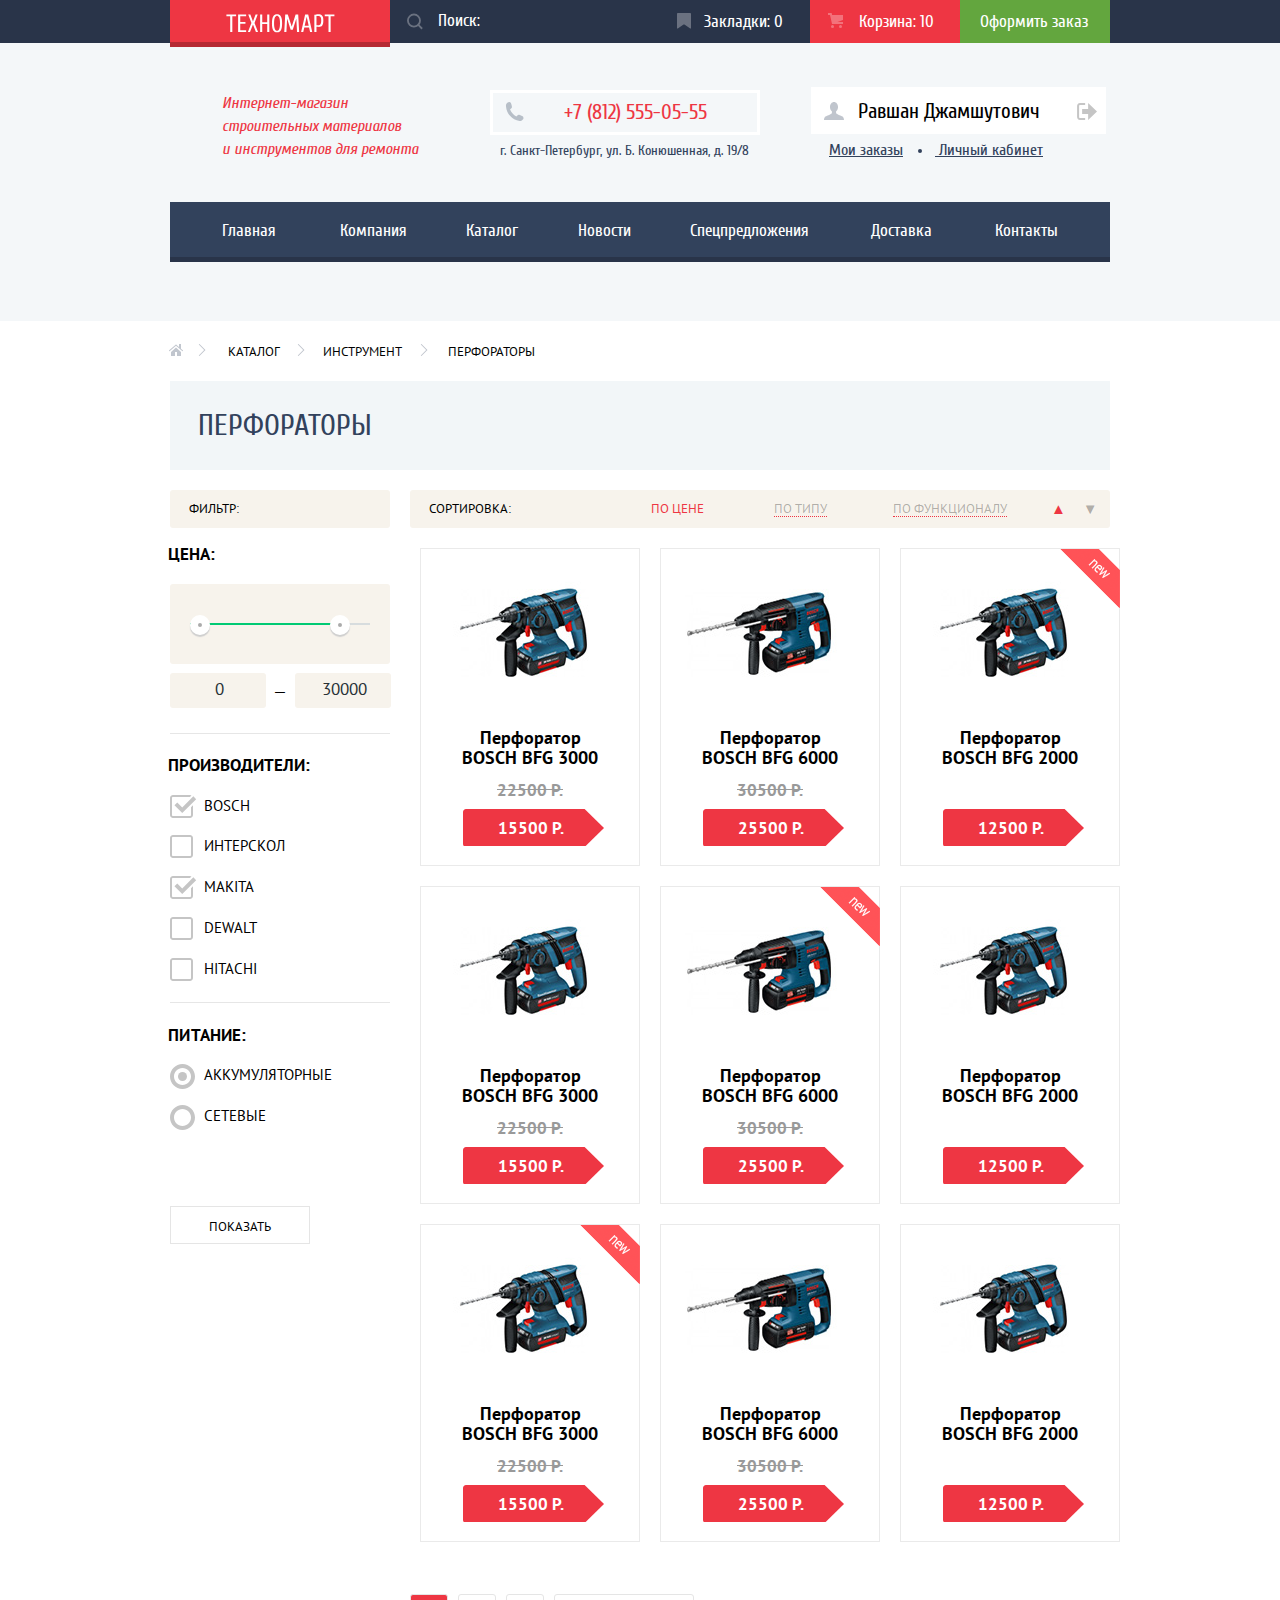
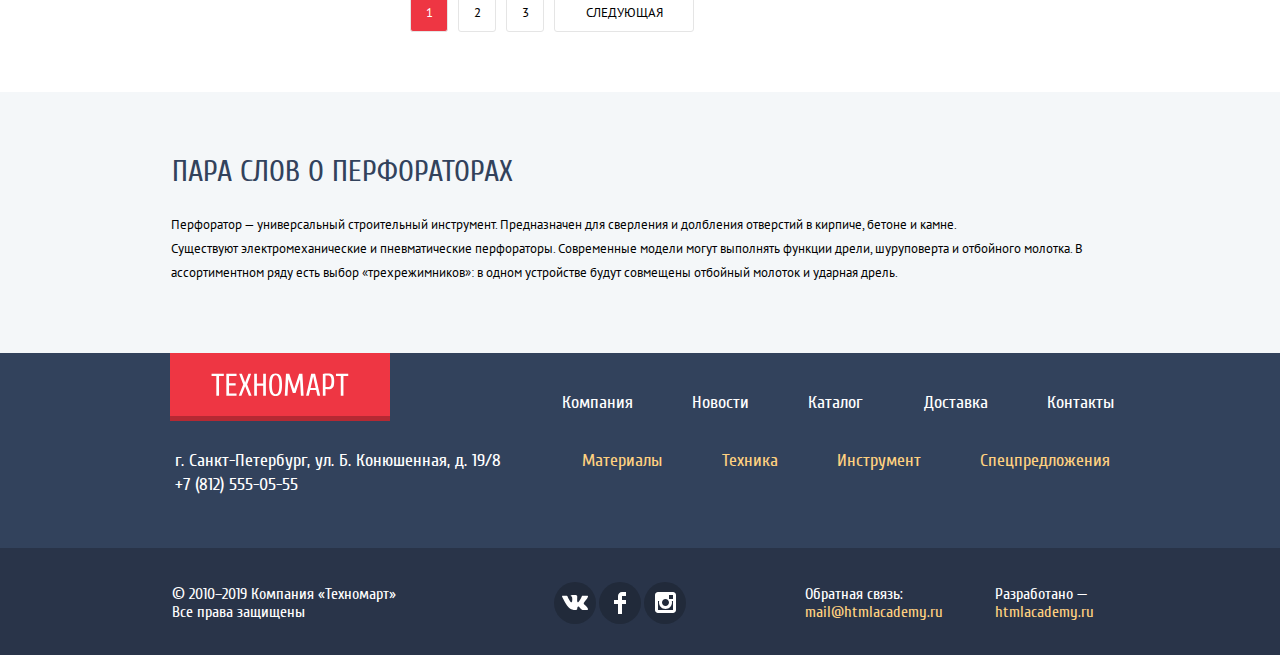
==== commit 393730ec: "Подключен минифицированный код css" ====
--- a/catalog.html
+++ b/catalog.html
@@ -4,7 +4,7 @@
   <meta charset="utf-8">
   <title>HTML Academy: Техномарт</title>
   <link href="css/normalize.min.css" rel="stylesheet">
-  <link href="css/style.css" rel="stylesheet">
+  <link href="css/style.min.css" rel="stylesheet">
 </head>
 <body>
 <header class="page-header">
--- a/css/style.min.css
+++ b/css/style.min.css
@@ -0,0 +1 @@
+@keyframes bounce{0%{transform:translate(-300px,-2000px)}80%{transform:translate(-300px,-100px)}to{transform:translate(-300px,-200px)}}@keyframes bounce-yandex-map{0%{transform:translate(-470px,-2000px)}80%{transform:translate(-470px,-100px)}to{transform:translate(-470px,-200px)}}@font-face{font-family:'PT Sans';font-style:normal;font-weight:400;src:url(../fonts/pt-sans-v11-cyrillic_latin-regular.eot);src:local('PT Sans'),local('PTSans-Regular'),url(../fonts/pt-sans-v11-cyrillic_latin-regular.woff2) format('woff2'),url(../fonts/pt-sans-v11-cyrillic_latin-regular.woff) format('woff')}@font-face{font-family:'PT Sans';font-style:normal;font-weight:700;src:url(../fonts/pt-sans-v11-cyrillic_latin-700.eot);src:local('PT Sans Bold'),local('PTSans-Bold'),url(../fonts/pt-sans-v11-cyrillic_latin-700.woff2) format('woff2'),url(../fonts/pt-sans-v11-cyrillic_latin-700.woff) format('woff')}@font-face{font-family:'PT Sans';font-style:italic;font-weight:700;src:url(../fonts/pt-sans-v11-cyrillic_latin-700italic.eot);src:local('PT Sans Bold Italic'),local('PTSans-BoldItalic'),url(../fonts/pt-sans-v11-cyrillic_latin-700italic.woff2) format('woff2'),url(../fonts/pt-sans-v11-cyrillic_latin-700italic.woff) format('woff')}@font-face{font-family:'PT Sans';font-style:italic;font-weight:400;src:url(../fonts/pt-sans-v11-cyrillic_latin-italic.eot);src:local('PT Sans Italic'),local('PTSans-Italic'),url(../fonts/pt-sans-v11-cyrillic_latin-italic.woff2) format('woff2'),url(../fonts/pt-sans-v11-cyrillic_latin-italic.woff) format('woff')}@font-face{font-family:'Cuprum';font-style:normal;font-weight:400;src:url(../fonts/cuprum-v11-cyrillic_latin-regular.eot);src:local('Cuprum Regular'),local('Cuprum-Regular'),url(../fonts/cuprum-v11-cyrillic_latin-regular.woff2) format('woff2'),url(../fonts/cuprum-v11-cyrillic_latin-regular.woff) format('woff')}@font-face{font-family:'Cuprum';font-style:normal;font-weight:700;src:url(../fonts/cuprum-v11-cyrillic_latin-700.eot);src:local('Cuprum Bold'),local('Cuprum-Bold'),url(../fonts/cuprum-v11-cyrillic_latin-700.woff2) format('woff2'),url(../fonts/cuprum-v11-cyrillic_latin-700.woff) format('woff')}@font-face{font-family:'Cuprum';font-style:italic;font-weight:400;src:url(../fonts/cuprum-v11-cyrillic_latin-italic.eot);src:local('Cuprum Italic'),local('Cuprum-Italic'),url(../fonts/cuprum-v11-cyrillic_latin-italic.woff2) format('woff2'),url(../fonts/cuprum-v11-cyrillic_latin-italic.woff) format('woff')}@font-face{font-family:'Cuprum';font-style:italic;font-weight:700;src:url(../fonts/cuprum-v11-cyrillic_latin-700italic.eot);src:local('Cuprum Bold Italic'),local('Cuprum-BoldItalic'),url(../fonts/cuprum-v11-cyrillic_latin-700italic.woff2) format('woff2'),url(../fonts/cuprum-v11-cyrillic_latin-700italic.woff) format('woff')}html{box-sizing:border-box}*,::after,::before{box-sizing:inherit}body,header{margin:0;padding:0}body{font-family:'PT Sans',Arial,sans-serif;font-size:13px;line-height:24px;font-weight:400;color:#000;background-color:#fff;min-width:960px}img{max-width:100%;height:auto}a{text-decoration:none}.visually-hidden{position:absolute;width:1px;height:1px;margin:-1px;border:0;padding:0;clip:rect(0 0 0 0);overflow:hidden}.complete-unavailability{display:none}header{background-color:#f4f7f9}.button{font-family:'PT Sans',sans-serif;background-color:#ee3643;text-decoration:none;color:#000}.button:hover{background-color:#ca2c37}.button:active{background-color:#ba2732}.container{width:940px;margin-left:auto;margin-right:auto}.page-header{margin:0;padding:0;min-height:321px}.page-header__top-section{font-family:'Cuprum',sans-serif;color:#fff;background-color:#293449;font-size:17px;display:flex}.page-header__top-section__container{display:flex}.page-header__logo-link{width:220px;height:35px;text-align:center;background-color:#ee3643;padding-top:14px;box-shadow:inset 0 -5px 0 0 rgba(0,0,0,.24);margin-bottom:-4px;padding-bottom:33px}.page-header__logo-link:hover{background-color:#ca2c37}.page-header__logo-link:active{background-color:#ba2732}.page-header__search-form{display:flex;flex-grow:1;position:relative}.page-header__search-form-input{color:#fff}.page-header__search-form-input:hover{background-color:#212a3a}.page-header__search-form-input:hover+.page-header__search-form-svg{opacity:1}.page-header__search-form-input:focus{color:#000;background-color:#fff;border:0;outline:0}.page-header__search-form-input:focus+.page-header__search-form-svg{fill:#ee3643;opacity:1}.page-header__search-form-input::placeholder{color:#fff}.page-header__search-form-svg{position:relative;top:13px;right:237px;fill:#fff;opacity:.3}.page-header__search-form-label{padding-top:10px;margin-left:42px}.page-header__search-form-input{background-color:#293449;border:0;width:100%;padding-left:48px;font-family:'Cuprum',sans-serif;font-size:17px;line-height:1.06}.page-header__search-form-input:focus+.search-svg-element:before{content:url(../img/icon-search-active.svg);position:absolute;margin-top:0;margin-left:-266px;opacity:1;background-color:#fff;padding:14px 14px 5px 17px}.page-header__favorites{padding-left:17px}.page-header__favorites:hover{background-color:#212a3a}.page-header__favorites:active{background-color:#161d29}.page-header__favorites:hover>.page-header__favorites-svg-element-wrap{opacity:1}.page-header__favorites-svg-element-wrap,.page-header__favorites:active>.page-header__favorites-svg-element-wrap{opacity:.3}.page-header__favorites--category{padding-left:17px}.page-header__favorites-svg-element-wrap{padding-top:2px}.page-header__favorites-text-content{margin:0 0 0 13px}.page-header__cart{padding-left:23px}.page-header__cart-svg-element{opacity:.3}.page-header__cart:hover{background-color:#212a3a}.page-header__cart:active{background-color:#161d29}.page-header__cart:hover>.page-header__cart-svg-element{background-color:#212a3a;opacity:1}.page-header__cart:active>.page-header__cart-svg-element{background-color:#161d29;opacity:.3}.page-header__cart--filled,.page-header__cart--filled:hover>.page-header__cart-svg-element{background-color:#ee3643}.page-header__cart--filled>.page-header__cart-svg-element{opacity:1}.page-header__cart--filled:active>.page-header__cart-svg-element{background-color:#ee3643;opacity:1}.page-header__cart--filled:hover{background-color:#ee3643}.page-header__cart-svg-element{position:absolute;margin:3px 0 0 -5px}.page-header__cart-text-content{margin:0 0 0 26px}.page-header__create-order{background-color:#63a63e;text-align:center;padding-top:10px;padding-right:21px;padding-left:20px}.page-header__create-order:hover{background-color:#5fbb2d}.page-header__create-order:active{background-color:#518534}.page-header__link{font-family:'Cuprum',sans-serif;color:#fff;display:flex;padding-top:10px;flex:0 0 150px;max-width:150px}.page-header__middle-section{font-family:'Cuprum',sans-serif;margin-top:46px}.page-header__middle-section__container{display:flex}.page-header__tagline{font-family:'Cuprum',sans-serif;font-size:16px;font-weight:400;font-style:italic;line-height:1.44;color:#ee3643;margin:3px 0 0 52px;flex:0 0 200px}.page-header__address-top,.page-header__phone{font-family:'Cuprum',sans-serif;font-weight:400;font-style:normal;display:flex}.page-header__phone{color:#ee3643;font-size:21px;line-height:1;border:#fff solid 3px;margin-left:22px;margin-top:1px;padding:9px 50px 9px 12px}.page-header__address-top{font-size:14px;line-height:1.71;text-align:center;color:#32425c;margin-left:46px;margin-top:0;flex-wrap:wrap;align-items:flex-start;flex:0 0 300px}.page-header__phone-text-content{margin:0 0 0 40px}.page-header__address{margin-top:4px;margin-left:32px}.user-menu-item{list-style-type:none}.page-header__enter-svg-element{margin-top:2px;margin-left:-1px;margin-right:13px;color:#c5c5c5}.page-header__user-menu{display:flex;flex-wrap:wrap;margin:0;align-items:flex-start}.page-header__user-menu-item-link-enter,.page-header__user-menu-item-link-registration{font-family:'Cuprum',sans-serif;font-size:21px;font-weight:400;font-style:normal;line-height:1;color:#000;list-style-type:none;background-color:#fff;margin-top:0}.page-header__user-menu-item-link-enter{padding:12px 26px 10px 15px;margin-left:21px;display:flex}.page-header__user-menu-item-link-enter:hover:before{content:url(../img/icon-login.svg);margin:2px 13px 0 -1px}.page-header__user-menu-item-link-enter:active:before,.page-header__user-menu-item-link-enter:before{content:url(../img/icon-login-rest.svg);margin:2px 13px 0 -1px}.page-header__user-menu-item-link-enter:hover{color:#ee3643}.page-header__user-menu-item-link-enter:active{color:#c5c5c5}.page-header__user-menu-item-link-registration{padding:13px 25px 11px 24px;margin-left:10px;margin-right:-3px;display:inline-block;vertical-align:top}.page-header__user-menu-item-link-registration:hover{color:#ee3643}.page-header__user-menu-item-link-registration:active{color:#c5c5c5}.main-menu{font-family:'Cuprum',sans-serif;color:#fff;background-color:#32425c;font-size:17px;min-width:940px;display:flex;height:60px;margin-top:17px;box-shadow:inset 0 -5px 0 0 #293449}.main-menu--catalog{margin-top:16px}.main-menu-item{list-style-type:none}.main-menu-item-link{display:inline-block;vertical-align:top;font-family:'Cuprum',sans-serif;color:#fff;background-color:#32425c;font-size:17px;width:100%;height:100%;padding-top:17px;box-shadow:inset 0 -5px 0 0 #293449}.main-menu-item-link:hover{background-color:#293449;box-shadow:none}.main-menu-item-link:active{background-color:#1d2739;color:rgba(255,255,255,.5)}.main-menu-item-link-main{padding:17px 15px 0 12px}.main-menu-item-link-company{padding:17px 49px 0}.main-menu-item-link-catalog{padding:17px 10px 0}.main-menu-item-link-news{padding:17px 50px 0}.main-menu-item-link-offers{padding:17px 9px 0}.main-menu-item-link-delivery{padding:17px 53px 0}.main-menu-item-link-contacts{padding:17px 10px 0}.page-header__nav-top_container{display:flex;padding-top:9px}.page-footer{min-height:300px}.page-footer__logo{display:block;width:220px;height:35px;text-align:center;background-color:#ee3643;padding-top:20px;box-shadow:inset 0 -5px 0 0 rgba(0,0,0,.24);padding-bottom:48px}.page-footer__main-menu,.page-footer__main-menu-item-div{font-family:'Cuprum',sans-serif;color:#fff;background-color:#32425c;font-size:18px}.page-footer__main-menu{display:flex;height:60px;margin-left:100px;margin-top:4px}.page-footer__main-menu-item-div{width:100%;height:91%;padding-top:17px}.page-footer__main-menu-item-div-company{padding-left:32px}.page-footer__main-menu-item-div-catalog,.page-footer__main-menu-item-div-news{padding-left:59px}.page-footer__main-menu-item-div-delivery{padding-left:61px}.page-footer__main-menu-item-div-contacts{padding-left:59px}.page-footer__top-section{background-color:#32425c;height:93px}.page-footer__top-section__container{display:flex}.footer-main-menu-item{list-style-type:none}.footer-main-menu-link{display:inline-block;vertical-align:top;font-family:'Cuprum',sans-serif;color:#fff;background-color:#32425c;font-size:17px;width:100%;height:100%;padding-top:17px}.footer-main-menu-link:hover{text-decoration:underline}.footer-main-menu-link:active{opacity:.5;text-decoration:none}.page-footer__middle-section{background-color:#32425c;padding-bottom:51px}.page-footer__middle-section__container{display:flex}.page-footer__address{display:flex;flex-wrap:wrap;width:340px;padding-top:3px;padding-left:5px}.page-footer__address-item{font-family:'Cuprum',sans-serif;font-size:18px;color:#fff;font-weight:400;font-style:normal;line-height:1.33;margin:0}.page-footer__phone{color:#fff}.page-footer__category-menu{display:flex;list-style-type:none;margin:0;padding-top:3px}.category-menu-item-link{font-family:'Cuprum',sans-serif;font-size:18px;font-weight:400;font-style:normal;line-height:1.33;color:#ffd180;opacity:1}.category-menu-item-link:hover{text-decoration:underline}.category-menu-item-link:active{opacity:.5;text-decoration:none}.category-menu-item-materials{padding-top:3px;padding-left:36px}.category-menu-item-technics{padding-top:3px;padding-left:60px}.category-menu-item-spec-offers,.category-menu-item-tools{padding-top:3px;padding-left:59px}.page-footer__bottom-section{background-color:#293449;height:107px}.page-footer__bottom-section__container{display:flex}.page-footer__copyright-section{font-family:'Cuprum',sans-serif;font-size:16px;font-weight:400;font-style:normal;line-height:1.13;color:#fff;margin-top:21px;margin-left:2px}.page-footer__social-networks{margin-left:118px;margin-top:21px}.page-footer__soc-network-list{display:flex;flex-wrap:wrap;list-style-type:none}.soc-link:hover{background-color:#ee3643}.soc-network-list-item-facebook,.soc-network-list-item-instagram{margin-left:3px}.page-footer__soc-network-list-item-wrap{background-color:#212a3a;width:42px;height:42px;border-radius:100px;display:flex;align-items:center}.soc-network-list-item-vk-img{margin:auto}.page-footer__developer-par,.page-footer__feedback-par{font-family:'Cuprum',sans-serif;font-size:16px;font-weight:400;font-style:normal;line-height:1.13;color:#fff}.page-footer__developer-link,.page-footer__feedback-link{color:#ffd180}.page-footer__feedback-link:hover{text-decoration:underline}.page-footer__feedback-link:active{color:#ee3643;text-decoration:none}.page-footer__developer-link:hover{text-decoration:underline}.page-footer__developer-link:active{color:#ee3643;text-decoration:none}.page-footer__feedback{margin-top:21px;margin-left:119px}.page-footer__developer{margin-top:21px;margin-left:52px}.page-main{margin-top:59px}.page-main-offers__container,.page-main__offer{display:flex;flex-wrap:wrap}.page-main__offer{color:#fff;background-color:#ffbf47;width:300px;height:123px;align-items:flex-start;padding-right:50px}.page-main__offer-heading,.page-main__offer-link{font-family:'Cuprum',sans-serif;font-style:normal;color:#fff}.page-main__offer-heading{font-size:24px;font-weight:700;line-height:1.25;margin:21px 0 0 23px;padding-right:50px}.page-main__offer-link{font-size:14px;font-weight:400;line-height:1.29;text-transform:uppercase;min-width:135px;min-height:38px;margin-left:25px;margin-top:-10px;padding-top:11px;background-color:rgba(0,0,0,.1);border-radius:3px;text-align:center}.page-main__offer-link-text{margin:auto}.page-main__offer-link:hover{background-color:rgba(0,0,0,.2)}.page-main__offer-link:active{background-color:rgba(0,0,0,.3)}.page-main-container__offers__offer--materials{background:url(../img/materials.png) 213px 31px no-repeat,url(../img/new-flag.png) 240px 0 no-repeat;background-color:#ffbf47}.page-main-container__offers__offer--tools{background:url(../img/tools.png) no-repeat;background-position:196px;background-color:#3bbce3;margin-left:20px}.page-main-container__offers__offer--technics{background:url(../img/technics.png) no-repeat;background-position:190px;background-color:#dc91d8;margin-left:20px}.page-main-container__offers__offer--discounts{background:url(../img/discounts.png) no-repeat;background-position:196px;background-color:#8ed78f;margin-left:20px;margin-top:20px}.page-main-container__offers__offer--delivery{background:url(../img/delivery.png) no-repeat;background-position:190px;background-color:#ffc047;margin-left:20px;margin-top:20px}.flex-offers-wrap{order:1}.page-main-slider{background:#000 url(../img/drills.png) no-repeat;height:266px;width:620px;color:#fff;margin-top:20px;display:flex;align-items:flex-start;flex-wrap:wrap}.page-main-slider__slide{height:100%;width:100%}.page-main-slider__drills-heading{text-transform:uppercase;font-family:'Cuprum',sans-serif;font-size:36px;font-weight:700;line-height:1;display:block;margin:0;padding-top:23px;padding-left:24px}.page-main-slider__drills-par{font-family:'Cuprum',sans-serif;font-size:18px;line-height:1.33;color:#fff;display:block;margin:0;padding-top:2px;padding-left:25px}.page-main-slider__open-catalog-button{display:block;font-family:'Cuprum',sans-serif;font-size:14px;font-weight:400;font-style:normal;line-height:1.29;color:#fff;text-transform:uppercase;padding:11px 45px 9px 50px;border-radius:3px;width:197px;position:relative;top:122px;left:25px}.page-main-slider__left-arrow-button,.page-main-slider__right-arrow-button{padding:0;border:0;font:inherit;color:inherit;background-color:transparent;position:relative;bottom:152px;left:26px;cursor:pointer}.page-main-slider__right-arrow-button{left:557px}.first-slide:checked~.page-main-slider{background:#000 url(../img/drills.png) no-repeat}.second-slide:checked~.page-main-slider{background:#000 url(../img/perforators.png) no-repeat}.first-slide:checked~.page-main-slider>.catalog-slide-1{display:block}.first-slide:checked~.page-main-slider>.catalog-slide-2,.second-slide:checked~.page-main-slider>.catalog-slide-1{display:none}.product-1:checked~.services__list--detail .slide1,.product-2:checked~.services__list--detail .slide2,.product-3:checked~.services__list--detail .slide3,.second-slide:checked~.page-main-slider>.catalog-slide-2{display:block}.slider-radio-button-label{position:absolute;display:block;cursor:pointer;user-select:none}.page-main-slider__first-slide-radio-label{position:relative;top:361px;right:646px}.page-main-slider__second-slide-radio-label{position:relative;top:361px;right:626px}.slider-radio-button:focus+.slider-radio-button-label,.slider-radio-button:hover+.slider-radio-button-label{color:#663d15}.slider-radio-button+.slider-radio-button-label::before{content:"";position:absolute;top:2px;left:1px;width:10px;height:10px;border-radius:50%;background-color:#fff}.slider-radio-button:checked+.slider-radio-button-label::after{content:"";position:absolute;top:4px;left:3px;width:12px;height:12px;background-image:url(../img/slider-radiobutton.svg);background-repeat:no-repeat;background-position:0 0}.page-main-slider .feature{font-family:'Cuprum',sans-serif;font-size:18px;font-weight:400;font-style:normal;line-height:1.33;color:#fff;text-transform:none}.page-main__popular-products__header{background-color:#f9f5f0;height:89px;margin-top:53px;display:flex;align-items:flex-start}.page-main__heading,.page-main__heading-block-button{font-family:'Cuprum',sans-serif;font-weight:400;font-style:normal;text-transform:uppercase}.page-main__heading{font-size:30px;line-height:1;color:#32425c;margin:29px 0 0 28px}.page-main__heading-block-button{display:block;font-size:14px;line-height:1.29;color:#fff;padding:11px 55px 9px;border-radius:3px;margin-top:25px;margin-left:372px}.page-main__popular-products__main{padding:0;display:flex;flex-wrap:wrap;margin-left:-10px;margin-right:-10px;margin-top:1px}.page-main__popular-products__card{list-style-type:none;min-height:318px;width:220px;margin-left:10px;margin-right:10px;margin-top:20px;border:solid 1px #eaeaea;display:flex;align-items:flex-start;flex-wrap:wrap;align-content:start;position:relative}.page-main__popular-products__card--new:before{content:url(../img/new-flag.png);margin-left:159px;position:absolute;z-index:1}.page-main__popular-products__card:hover{box-shadow:0 10px 25px 0 rgba(41,52,73,.5)}.popular-products__product-img{position:absolute;top:0;left:0}.page-main__popular-products__card:hover .popular-products__product-img{display:none}.popular-products__product-add-to-cart:focus~.popular-products__product-img,.popular-products__product-add-to-favorites:focus~.popular-products__product-img{display:none}.page-main__popular-products__card:hover .popular-products__product-add-to-cart,.page-main__popular-products__card:hover .popular-products__product-add-to-favorites{display:block}.popular-products__product-heading{font-size:18px;font-weight:700;font-style:normal;width:157px;text-align:center;line-height:1.11;color:#000;margin:0 auto}.popular-products__product-price{display:block;font-size:17px;font-weight:700;font-style:normal;line-height:1.06;color:#fff;background:url(../img/item-button.svg) no-repeat,linear-gradient(to right,transparent 20px,red 20px,red 100px,transparent 100px);min-height:37px;min-width:141px;padding:10px 5px 5px 35px;margin-top:10px;margin-left:42px}.popular-products__product-old-price{text-decoration:line-through;font-size:17px;font-weight:700;font-style:normal;font-stretch:normal;line-height:1.06;letter-spacing:normal;text-align:center;color:#999;margin:13px auto 0;min-width:64px;min-height:18px}.popular-products__product-add-to-cart{font-family:'Cuprum',sans-serif;font-size:14px;font-weight:400;font-style:normal;line-height:1.29;text-align:center;color:#fff;text-transform:uppercase;background-color:#63a63e;margin:42px 0 0 41px;padding:12px 45px 6px 49px;border-radius:3px;border-bottom:3px solid #367315;cursor:pointer}.popular-products__product-add-to-cart-svg{opacity:.3;position:absolute;margin-left:-35px}.popular-products__product-add-to-cart:hover{background-color:#5fbb2d}.popular-products__product-add-to-cart:active{background-color:#518534}.popular-products__product-add-to-cart:hover .popular-products__product-add-to-cart-svg,.user-menu__user-link:hover .user-menu__user-link-svg{opacity:1}.popular-products__product-add-to-favorites{font-family:'Cuprum',sans-serif;font-size:14px;font-weight:400;font-style:normal;line-height:1.29;text-align:center;color:#32425c;text-transform:uppercase;margin:8px 0 52px 41px;padding:8px 29px 6px 33px;border:3px solid #63a63e;border-radius:3px}.popular-products__product-add-to-favorites:hover{border:3px solid #32425c}.popular-products__product-add-to-favorites:active{opacity:.3}.page-main__popular-manufacturers{margin-top:21px}.page-main__popular-manufacturers__header{background-color:#f9f5f0;height:89px;display:flex;align-items:flex-start}.page-main__popular-manufacturers__main{padding:0;display:flex;flex-wrap:wrap;margin-top:18px;margin-left:-10px;margin-right:-10px}.page-main__popular-manufacturers__card{height:145px;width:220px;margin-left:10px;margin-right:10px;margin-bottom:20px;border:solid 1px #eaeaea;display:flex}.page-main__popular-manufacturers__card:hover{box-shadow:0 10px 25px 0 rgba(41,52,73,.5)}.page-main__popular-manufacturers__card:active,.user-menu__user-link:active .user-menu__user-link-svg{opacity:.3}.page-main__popular-manufacturers__card-link{display:flex;width:100%;align-items:center}.page-main__popular-manufacturers__img{margin:auto}.page-main__heading-manufacturers-button{padding:10px 69px;margin-top:24px;margin-left:269px}.page-main__popular-manufacturers__card{list-style-type:none}.page-main__services{background-color:#f4f7f9;margin-top:66px;min-height:522px}.services__container{min-height:522px;padding-top:65px}.services__list--detail{width:627px}.services__heading{font-family:'Cuprum',sans-serif;font-size:30px;font-weight:400;font-style:normal;line-height:1;color:#000;text-transform:uppercase;margin:0}.services__par{font-size:13px;line-height:1.85;color:#000;margin:26px 0 0;min-width:398px}.services__list--short{display:inline-block;vertical-align:top;list-style-type:none;padding:69px 0 0;margin:0;min-height:279px;position:relative}.services__link-item{min-width:240px;background-color:#32425c}.services__list--short:after{position:absolute;content:url(../img/shadow.png);z-index:1;height:279px;width:10px;top:31px;left:230px}.services__list--detail{display:inline-block;vertical-align:top;margin:0;padding:0}.service__heading,.service__par{font-weight:400;font-style:normal}.service__heading{font-family:'Cuprum',sans-serif;font-size:36px;line-height:1;color:#32425c;text-transform:uppercase;margin:67px 0 25px 78px}.service__par{font-size:13px;line-height:1.85;color:#000;margin:0 0 0 77px;z-index:0;max-width:380px}.credit__link{display:inline-block;vertical-align:top;font-family:'Cuprum',sans-serif;font-size:14px;line-height:1.29;letter-spacing:normal;text-transform:uppercase;color:#fff;border-radius:3px;padding:11px 44px 9px 45px;margin:26px 0 0 77px}.delivery-item:after{content:url(../img/delivery-service.png);position:absolute;top:25px;left:228px;z-index:-1}.credit-item:after,.guarantee-item:after{content:url(../img/guarantee.png);position:absolute;top:3px;left:316px;z-index:-1}.credit-item:after{content:url(../img/credit.png);top:1px;left:243px}.service__link,.services__link{font-family:'Cuprum',sans-serif;font-size:21px;font-weight:700;font-style:normal;line-height:1.43}.services__link{color:#fff;display:block;padding:14px 0 16px 23px;cursor:pointer;border-top:1px solid #3e4f69;border-bottom:1px solid #273348}.services__link:hover{background-color:#293449}.services__link:active{color:#32425c;background-color:#fff;border-top:1px solid #fff;border-bottom:1px solid #fff}.service__link{color:#32425c}.slider-controls label{display:block;cursor:pointer}.service-item{z-index:0;display:none;position:relative}.product-1:checked~.services__list--short .services__link[for=product-1],.product-2:checked~.services__list--short .services__link[for=product-2],.product-3:checked~.services__list--short .services__link[for=product-3]{background-color:#fff;color:#32425c;border:0}.page-main__about-company{display:flex;min-height:536px}.about-company__company-info,.about-company__contacts{display:inline-block;vertical-align:top;max-width:512px}.about-company__contacts{max-width:423px}.company-info__heading,.company-info__par{font-weight:400;font-style:normal;color:#000}.company-info__heading{font-family:'Cuprum',sans-serif;font-size:30px;line-height:1;text-transform:uppercase;margin:79px 0 0 1px}.company-info__par{font-size:13px;line-height:1.85;margin:25px 0 0 1px}.company-info__menu-list{list-style-type:none;margin:21px 0 0;padding:0}.company-info__button-more-info,.company-info__list-item{font-family:'Cuprum',sans-serif;font-size:18px;font-weight:400;font-style:normal;line-height:1.11;color:#000;margin:0 0 21px}.company-info__list-item::before{content:'';display:inline-block;vertical-align:top;height:2px;width:25px;background-image:url(../img/list-bullet.png);margin:9px 12px 4px 0}.company-info__button-more-info{display:inline-block;vertical-align:top;font-size:14px;line-height:1.29;text-align:center;color:#fff;text-transform:uppercase;background-color:#ee3643;border-radius:3px;padding:11px 40px 9px 41px;margin:16px 0 0}.contacts__heading,.contacts__par{font-weight:400;font-style:normal;color:#000}.contacts__heading{font-family:'Cuprum',sans-serif;font-size:30px;line-height:1;text-transform:uppercase;margin:79px 0 0 123px}.contacts__par{font-size:13px;line-height:1.85;margin:26px 0 0 123px}.contacts__yandex-map{margin:32px 0 0 123px;cursor:pointer}.contacts__feedback-button{display:inline-block;vertical-align:top;font-family:'Cuprum',sans-serif;font-size:14px;font-weight:400;font-style:normal;line-height:1.29;text-align:center;color:#fff;text-transform:uppercase;border-radius:3px;margin:32px 0 0 122px;padding:10px 59px 9px 64px;cursor:pointer}.page-header__user-menu{list-style-type:none}.user-menu__user-item{margin-top:12px}.user-menu__user-link{font-family:'Cuprum',sans-serif;font-size:21px;line-height:1;padding:12px 21px 11px 47px;background-color:#fff;margin-left:3px;color:#000}.user-menu__user-link:hover{color:#ee3643}.user-menu__user-link:active{color:#000;opacity:.3}.user-menu__user-link-svg{position:absolute;margin:1px 0 0 -34px;opacity:.3}.user-menu__logout-link{display:inline-block;vertical-align:top;padding:16px 9px 6px 15px;background-color:#fff;margin:-2px 0 0}.user-menu__logout-link:hover:after{content:url(../img/icon-logout.svg)}.user-menu__logout-link:active:after,.user-menu__logout-link:after{content:url(../img/icon-logout-rest.svg)}.user-menu__my-orders-link,.user-menu__personal-area-link{width:75px;height:14px;font-family:'Cuprum',sans-serif;font-size:16px;font-weight:400;font-style:normal;font-stretch:normal;line-height:1.13;letter-spacing:normal;text-align:left;color:#32425c;text-decoration:underline}.user-menu__my-orders-link:hover{color:#ee3643}.user-menu__my-orders-link:active{color:rgba(50,66,92,.3)}.user-menu__personal-area-link:hover{color:#ee3643}.user-menu__personal-area-link:active{color:rgba(50,66,92,.3)}.user-menu__personal-area-link-svg{position:relative;top:9px;right:2px}.user-menu__item-my-orders{margin-left:21px;margin-top:-8px}.user-menu__item-personal-area{margin-left:17px;margin-top:-8px}.catalog-main__breadcrumb{display:flex;margin:22px 0 0;padding:0}.breadcrumb__breadcrumb-item{font-size:13px;font-weight:400;font-style:normal;line-height:1.38;color:#000;text-transform:uppercase;list-style-type:none}.breadcrumb__breadcrumb-item-home{margin-left:-2px;margin-right:2px}.breadcrumb__breadcrumb-link{display:inline-block;vertical-align:top;color:#000;list-style-type:none}.breadcrumb-link-catalog{margin-left:13px}.breadcrumb-link-catalog-svg{margin-right:19px}.breadcrumb-link-tools{margin-left:17px}.breadcrumb-link-tools-svg{margin-right:15px}.breadcrumb__breadcrumb-item-perforators{margin-left:18px}.breadcrumb-item-perforators-svg{margin-right:17px}.catalog-main__header-block-perforators{margin-top:20px}.catalog-main__heading-perforators{margin:29px 0 0 28px;font-family:'Cuprum',sans-serif;font-size:30px;font-weight:400;font-style:normal;line-height:1;color:#32425c;text-transform:uppercase;background-color:#f2f6f8}.catalog-main__header-perforators-container{height:89px;background-color:#f2f6f8;padding-top:1px}.catalog-main__main-catalog{display:flex}.main-catalog__heading-filter{width:220px;height:38px;font-family:'PT Sans',sans-serif;font-size:13px;font-weight:400;font-style:normal;font-stretch:normal;line-height:1.38;letter-spacing:normal;text-align:left;color:#000;background-color:#f7f3ec;margin:20px 0 5px;padding:10px 0 0 19px;border-radius:3px;text-transform:uppercase}.category-selection,.main-catalog__heading-filter{display:inline-block;vertical-align:top}.range-filter{box-sizing:content-box;width:220px;margin-top:14px;margin-left:2px}.filter-item,.range-filter-fieldset{border:0;margin:7px 0 0 -2px;padding:0}.filter-item{margin:0}.filter-item legend{font-size:18px;line-height:24px;text-transform:uppercase;font-weight:700}.range-controls{position:relative;height:41px;margin-bottom:9px;padding-top:39px;padding-right:20px;padding-left:20px;background-color:#f7f3ec;border-radius:3px}.range-controls .scale{height:2px;background:#d7dcde}.range-controls .bar{width:70%;height:2px;background:#00ca74}.range-controls .toggle{position:absolute;top:31px;left:0;width:4px;height:4px;padding:0;border:8px solid #fff;background-color:#ababab;box-shadow:0 2px 1px 0 #cfcfcf;border-radius:50%;cursor:pointer}.range-controls .toggle-min{left:20px}.range-controls .toggle-max{left:160px}.price-controls{font-size:0}.price-controls label,.price-dash{display:inline-block;vertical-align:top}.price-controls label{width:95px;font-size:16px;text-transform:uppercase}.price-controls input{width:60px;padding:7px 17px 9px 19px;margin-left:0;font-family:'PT Sans',sans-serif;font-size:17px;text-align:center;color:#283136;border:0;border-radius:3px;background:#f7f3ec}.price-dash{font-size:17px;margin:7px 8px 0}.max-price{text-align:right}.main-catalog__heading-sort,.products__sort{font-family:'PT Sans',sans-serif;font-size:13px;font-weight:400;font-style:normal;font-stretch:normal;letter-spacing:normal;text-align:left;color:#000;text-transform:uppercase}.products__sort{height:38px;line-height:1;display:flex;background-color:#f7f3ec;margin:20px 0 0 20px;padding-top:10px;border-radius:3px;align-items:start}.main-catalog__heading-sort{line-height:1.38;margin:0 0 0 19px}.sort-by-price,.sort-by-type{margin-left:140px;margin-top:2px}.sort-by-type{margin-left:70px}.sort-by-functional{margin-left:66px;margin-top:2px}.products__products-list{margin:0 -20px 0 20px;padding:0;display:flex;flex-wrap:wrap}.sort-button{font-family:'PT Sans',sans-serif;font-size:13px;font-weight:400;font-style:normal;font-stretch:normal;line-height:1;letter-spacing:normal;text-align:left;color:#000;align-items:start;background-color:transparent;border:0;padding:0 0 1px;text-transform:uppercase;cursor:pointer;border-bottom:1px dotted #ee3643;color:rgba(0,0,0,.3);max-height:15px}.sort-button:hover{color:#000;border-bottom:1px solid #ee3643}.sort-button--active{color:#ee3643;border-bottom:none}.sorter-radio-button:focus+.sorter-radio-button-label,.sorter-radio-button:hover+.sorter-radio-button-label{color:#663d15;text-decoration-line:underline;text-decoration-style:solid;text-decoration-color:#ee3643;opacity:1}.sorter-radio-button:checked+.sorter-radio-button-label{color:#ee3643;text-decoration:none}.sort-by-ascending{margin-left:44px;margin-top:1px;font-size:15px;border:0}.sort-by-ascending:hover{border:0}.sort-by-descending,.sort-by-descending:hover{margin-left:17px;margin-top:1px;font-size:15px;border:0}.up-down-sorter-radio-button-label{cursor:pointer;color:#c5c5c5}.up-down-sorter-radio-button:focus+.up-down-sorter-radio-button-label,.up-down-sorter-radio-button:hover+.up-down-sorter-radio-button-label{color:#663d15;opacity:1}.up-down-sorter-radio-button:checked+.up-down-sorter-radio-button-label{color:#ee3643}.catalog-main__products{flex:0 0 720px}.divider-1,.divider-2{margin-top:25px;width:220px;height:1px;background-color:#e6e6e6}.divider-2{margin-top:13px}.catalog-main__producer{border:0;margin-top:17px;margin-left:-13px}.power-heading{font-family:'PT Sans',sans-serif;font-size:17px;font-weight:700;font-stretch:normal;font-style:normal;line-height:1.76;letter-spacing:.17px;text-align:left;color:#000}.catalog-main__power{border:0;margin-left:-13px;margin-top:18px}.category-selection,.category-selection legend{font-style:normal;color:#000;text-transform:uppercase}.category-selection{flex:0 0 220px;font-size:15px;font-weight:400;line-height:1.33}.category-selection legend{font-size:17px;font-weight:700;line-height:1.76}.show-products{display:inline-block;vertical-align:top;font-size:13px;line-height:1.38;text-align:center;color:#000;text-transform:uppercase;width:140px;height:38px;border:solid 1px #e5e5e5;background-color:#fff;padding:4px 0 0;cursor:pointer;margin-top:71px}.pagination-link:focus,.pagination-link:hover,.show-products:focus,.show-products:hover{border:solid 1px #bdc6ca}.show-products:focus:active{border:solid 1px #ee3643}.pagination li{font-size:13px;font-weight:400;font-style:normal;line-height:1.38;text-align:center;color:#000;list-style-type:none}.card{height:318px;width:220px}.manufacturers-checkbox-label{display:block;margin:9px 0 21px 36px}.last-checkbox-label{margin-bottom:0}.manufacturers-checkbox-input+.manufacturers-checkbox-label:before{content:url(../img/checkbox-off-rest.svg);position:absolute;margin:-1px 0 0 -34px}.manufacturers-checkbox-input:disabled+.manufacturers-checkbox-label:before{content:url(../img/checkbox-off-disabled.svg)}.manufacturers-checkbox-input:checked:disabled+.manufacturers-checkbox-label:before{content:url(../img/checkbox-on-disabled.svg)}.manufacturers-checkbox-input:disabled:focus+.manufacturers-checkbox-label:before,.manufacturers-checkbox-input:disabled:hover+.manufacturers-checkbox-label:before{content:url(../img/checkbox-off-disabled.svg)}.manufacturers-checkbox-input:disabled:checked:focus+.manufacturers-checkbox-label:before,.manufacturers-checkbox-input:disabled:checked:hover+.manufacturers-checkbox-label:before{content:url(../img/checkbox-on-disabled.svg)}.manufacturers-checkbox-input:checked+.manufacturers-checkbox-label:before{content:url(../img/checkbox-on-rest.svg)}.manufacturers-checkbox-input:focus+.manufacturers-checkbox-label:before,.manufacturers-checkbox-input:hover+.manufacturers-checkbox-label:before{content:url(../img/checkbox-off-focus.svg)}.manufacturers-checkbox-input:checked:focus+.manufacturers-checkbox-label:before,.manufacturers-checkbox-input:checked:hover+.manufacturers-checkbox-label:before{content:url(../img/checkbox-on-focus.svg)}.power-radiobutton-label{display:block;margin:9px 0 21px 36px}.last-radiobutton-label{margin-bottom:0}.power-radiobutton-input+.power-radiobutton-label:before{content:url(../img/radio-off-rest.svg);position:absolute;margin:-1px 0 0 -34px}.power-radiobutton-input:checked+.power-radiobutton-label:before{content:url(../img/radio-on-rest.svg)}.power-radiobutton-input:focus+.power-radiobutton-label:before,.power-radiobutton-input:hover+.power-radiobutton-label:before{content:url(../img/radio-off-focus.svg)}.power-radiobutton-input:checked:focus+.power-radiobutton-label:before,.power-radiobutton-input:checked:hover+.power-radiobutton-label:before{content:url(../img/radio-on-focus.svg)}.pagination{display:flex;list-style-type:none;padding:0;margin:52px 0 0 20px}.pagination-link{display:inline-block;vertical-align:top;width:38px;height:38px;font-size:13px;line-height:1.38;text-align:center;color:#000;border:solid 1px #e5e5e5;background-color:#fff;padding:9px 0 0;margin-right:10px;border-radius:3px}.pagination-link:active{border:solid 1px #ee3643}.pagination-link--active{color:#fff;background-color:#ee3643}.pagination-link-next{width:140px;height:38px;text-transform:uppercase}.a-few-words-about-perforators{background-color:#f4f7f9;margin-top:60px;padding-top:1px;padding-bottom:68px}.a-few-words-about-perforators-heading{font-family:'Cuprum',sans-serif;font-size:30px;font-weight:400;font-style:normal;line-height:1;color:#32425c;text-transform:uppercase;margin:64px 0 0 2px}.a-few-words-about-perforators-par{font-size:13px;line-height:1.85;color:#000;margin:26px 0 0 1px}.modal{position:fixed;color:#000;background-color:#fff;background-position:0 0;background-repeat:repeat;box-shadow:0 30px 50px rgba(0,0,0,.7);z-index:2;animation-name:bounce;animation-duration:.6s;top:50%;left:50%}.modal-top-section{padding:44px 80px 0}.modal-feedback{width:620px;min-height:430px;border-top:7px solid #ee3643;transform:translate(-300px,-200px)}.modal-close{position:absolute;top:9px;right:9px;width:22px;height:22px;background-color:transparent;border:0;cursor:pointer}.modal-close::after,.modal-close::before{content:"";position:absolute;top:9px;left:-2px;width:27px;height:4px;background-color:#ee3643}.modal-close::before{transform:rotate(45deg)}.modal-close::after{transform:rotate(-45deg)}.field-label{width:79px;height:13px;font-family:'Cuprum',sans-serif;font-size:18px;line-height:1;margin-left:1px}.field-input{font-family:'PT Sans',sans-serif;font-size:13px;line-height:1.38;margin:5px 0 0;padding:6px 0 9px 13px;border:2px solid #dee3e4;border-radius:3px;color:#000;outline:0}.field-input:focus{border:2px solid #ee3643}.email-field-input,.name-field-input{padding-right:51px}.message-field-input{padding:8px 291px 86px 13px}.send-message{border:0;font-family:'Cuprum',sans-serif;font-size:14px;line-height:1.29;color:#fff;text-transform:uppercase;padding:11px 199px 9px;border-radius:4px}.email-field-div,.name-field-div{display:inline-block;vertical-align:top;width:215px}.name-field-div{margin:2px 0 0}.email-field-div{margin-left:21px}.message-content-field-div{margin:20px 0 0}.modal-feedback-form{height:100%}.send-message-button-div{background-color:#f4f4f4;height:112px;margin-top:37px;padding:37px 0 0 80px}.modal-add{width:620px;min-height:282px;border-top:7px solid #ee3643;transform:translate(-300px,-200px)}.added-bottom-section{background-color:#f4f4f4;height:112px;margin-top:68px;padding:37px 0 0 80px}.item-successfully-added{margin:65px 0 0 181px}.item-successfully-added-par{margin:0;font-family:'Cuprum',sans-serif;font-size:30px;line-height:1}.item-successfully-added-par:before{content:url(../img/modal-check.svg);position:absolute;margin:-17px 0 0 -100px}.to-creating-order,.to-purchases{display:inline-block;vertical-align:top;font-family:'Cuprum',sans-serif;font-size:14px;color:#fff;text-transform:uppercase;padding:8px 62px 6px 59px;background-color:#ee3643;border-radius:3px}.to-purchases{color:#000;padding:8px 48px 6px 44px;background-color:#fff;margin-left:17px;cursor:pointer}.modal-yandex-map{width:940px;min-height:446px;transform:translate(-470px,-200px);animation-name:bounce-yandex-map}.yandex-iframe{display:block}
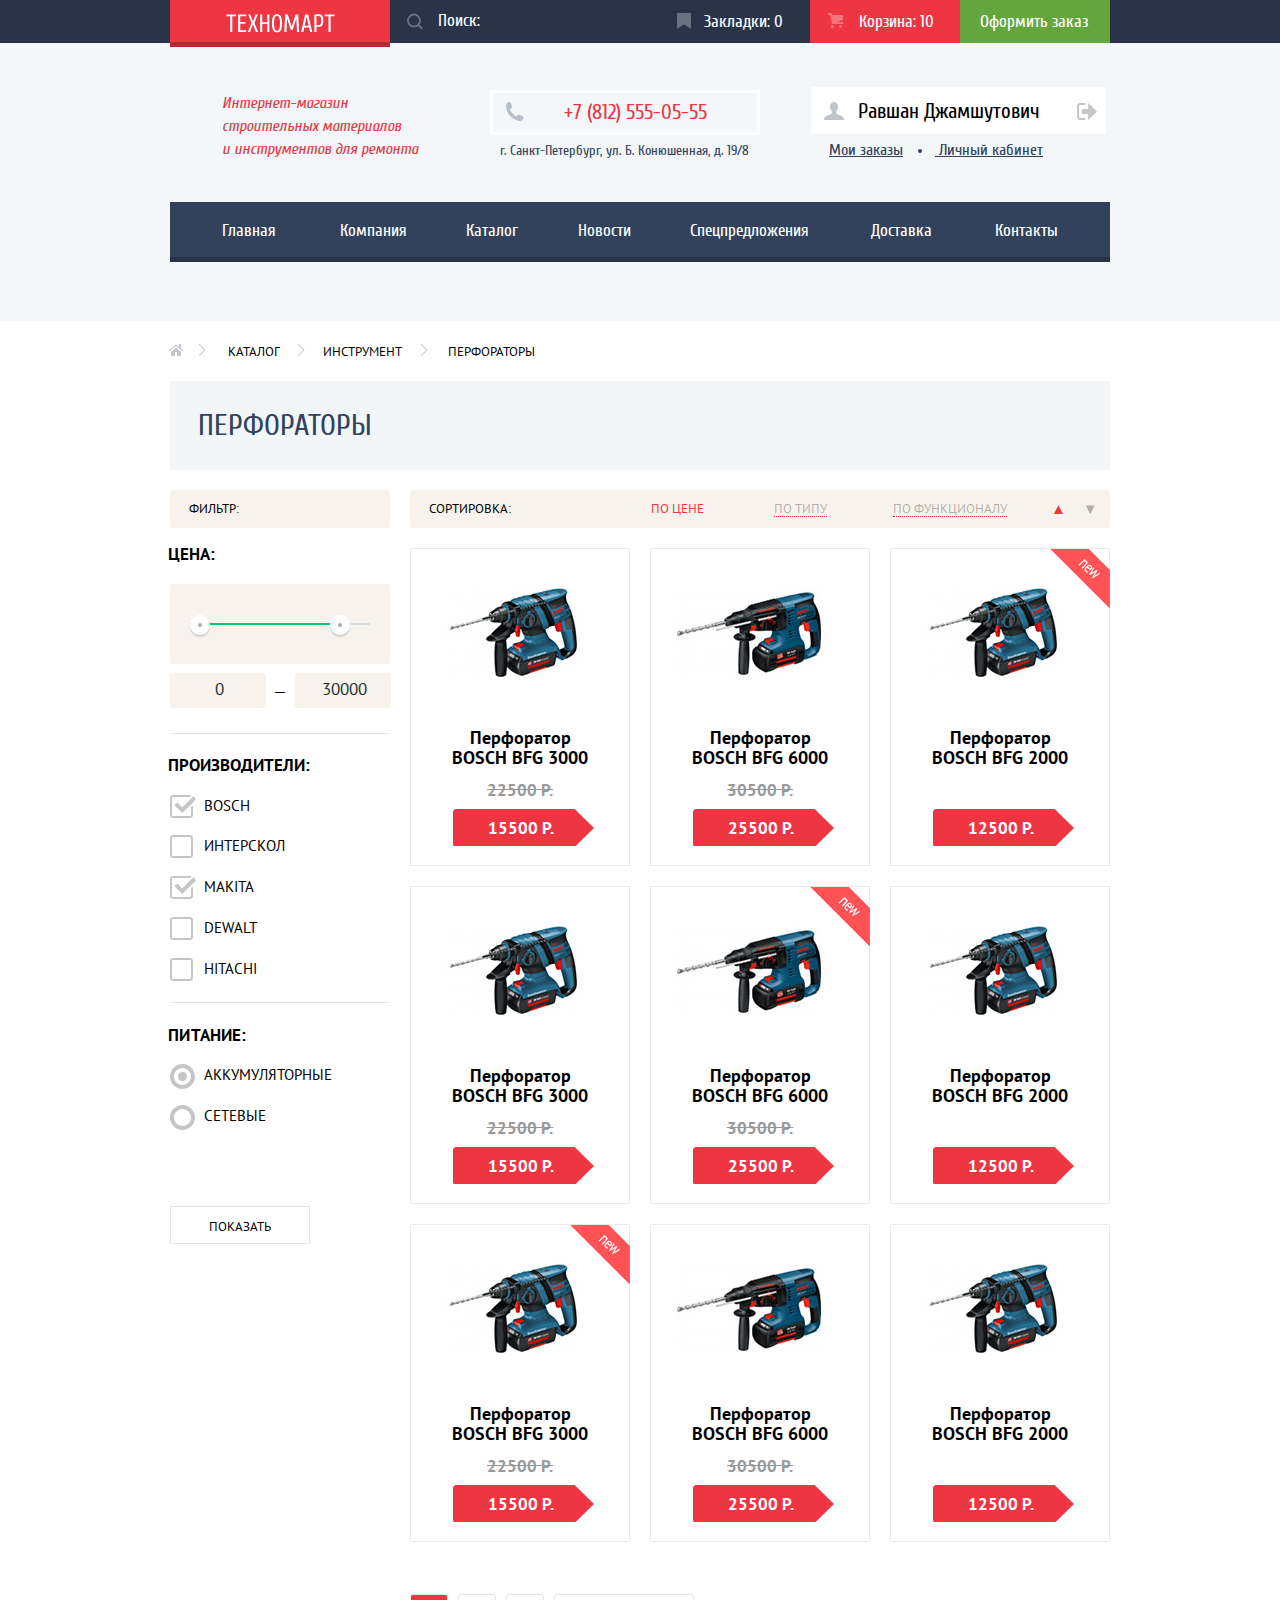
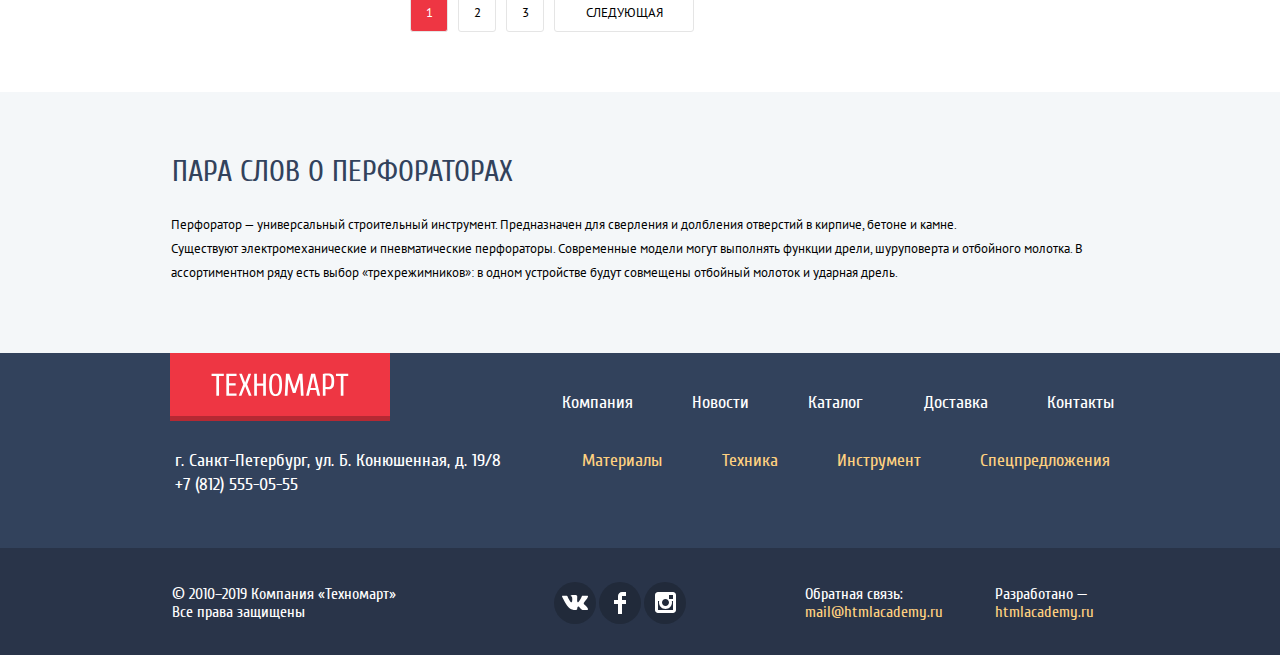
==== commit 7442087d: "Реализовано состояние disabled для радиобаттонов" ====
--- a/catalog.html
+++ b/catalog.html
@@ -4,7 +4,7 @@
   <meta charset="utf-8">
   <title>HTML Academy: Техномарт</title>
   <link href="css/normalize.min.css" rel="stylesheet">
-  <link href="css/style.min.css" rel="stylesheet">
+  <link href="css/style.css" rel="stylesheet">
 </head>
 <body>
 <header class="page-header">
--- a/css/style.css
+++ b/css/style.css
@@ -0,0 +1,2802 @@
+/* pt-sans-regular - cyrillic_latin */
+@font-face {
+  font-family: 'PT Sans';
+  font-style: normal;
+  font-weight: 400;
+  src: url('../fonts/pt-sans-v11-cyrillic_latin-regular.eot'); /* IE9 Compat Modes */
+  src: local('PT Sans'), local('PTSans-Regular'),
+  url('../fonts/pt-sans-v11-cyrillic_latin-regular.woff2') format('woff2'), /* Super Modern Browsers */ url('../fonts/pt-sans-v11-cyrillic_latin-regular.woff') format('woff'); /* Modern Browsers */
+}
+
+/* pt-sans-700 - cyrillic_latin */
+@font-face {
+  font-family: 'PT Sans';
+  font-style: normal;
+  font-weight: 700;
+  src: url('../fonts/pt-sans-v11-cyrillic_latin-700.eot'); /* IE9 Compat Modes */
+  src: local('PT Sans Bold'), local('PTSans-Bold'),
+  url('../fonts/pt-sans-v11-cyrillic_latin-700.woff2') format('woff2'), /* Super Modern Browsers */ url('../fonts/pt-sans-v11-cyrillic_latin-700.woff') format('woff'); /* Modern Browsers */
+}
+
+/* pt-sans-700italic - cyrillic_latin */
+@font-face {
+  font-family: 'PT Sans';
+  font-style: italic;
+  font-weight: 700;
+  src: url('../fonts/pt-sans-v11-cyrillic_latin-700italic.eot'); /* IE9 Compat Modes */
+  src: local('PT Sans Bold Italic'), local('PTSans-BoldItalic'),
+  url('../fonts/pt-sans-v11-cyrillic_latin-700italic.woff2') format('woff2'), /* Super Modern Browsers */ url('../fonts/pt-sans-v11-cyrillic_latin-700italic.woff') format('woff'); /* Modern Browsers */
+}
+
+/* pt-sans-italic - cyrillic_latin */
+@font-face {
+  font-family: 'PT Sans';
+  font-style: italic;
+  font-weight: 400;
+  src: url('../fonts/pt-sans-v11-cyrillic_latin-italic.eot'); /* IE9 Compat Modes */
+  src: local('PT Sans Italic'), local('PTSans-Italic'),
+  url('../fonts/pt-sans-v11-cyrillic_latin-italic.woff2') format('woff2'), /* Super Modern Browsers */ url('../fonts/pt-sans-v11-cyrillic_latin-italic.woff') format('woff'); /* Modern Browsers */
+}
+
+/* cuprum-regular - cyrillic_latin */
+@font-face {
+  font-family: 'Cuprum';
+  font-style: normal;
+  font-weight: 400;
+  src: url('../fonts/cuprum-v11-cyrillic_latin-regular.eot'); /* IE9 Compat Modes */
+  src: local('Cuprum Regular'), local('Cuprum-Regular'),
+  url('../fonts/cuprum-v11-cyrillic_latin-regular.woff2') format('woff2'), /* Super Modern Browsers */ url('../fonts/cuprum-v11-cyrillic_latin-regular.woff') format('woff'); /* Modern Browsers */
+}
+
+/* cuprum-700 - cyrillic_latin */
+@font-face {
+  font-family: 'Cuprum';
+  font-style: normal;
+  font-weight: 700;
+  src: url('../fonts/cuprum-v11-cyrillic_latin-700.eot'); /* IE9 Compat Modes */
+  src: local('Cuprum Bold'), local('Cuprum-Bold'),
+  url('../fonts/cuprum-v11-cyrillic_latin-700.woff2') format('woff2'), /* Super Modern Browsers */ url('../fonts/cuprum-v11-cyrillic_latin-700.woff') format('woff'); /* Modern Browsers */
+}
+
+/* cuprum-italic - cyrillic_latin */
+@font-face {
+  font-family: 'Cuprum';
+  font-style: italic;
+  font-weight: 400;
+  src: url('../fonts/cuprum-v11-cyrillic_latin-italic.eot'); /* IE9 Compat Modes */
+  src: local('Cuprum Italic'), local('Cuprum-Italic'),
+  url('../fonts/cuprum-v11-cyrillic_latin-italic.woff2') format('woff2'), /* Super Modern Browsers */ url('../fonts/cuprum-v11-cyrillic_latin-italic.woff') format('woff'); /* Modern Browsers */
+}
+
+/* cuprum-700italic - cyrillic_latin */
+@font-face {
+  font-family: 'Cuprum';
+  font-style: italic;
+  font-weight: 700;
+  src: url('../fonts/cuprum-v11-cyrillic_latin-700italic.eot'); /* IE9 Compat Modes */
+  src: local('Cuprum Bold Italic'), local('Cuprum-BoldItalic'),
+  url('../fonts/cuprum-v11-cyrillic_latin-700italic.woff2') format('woff2'), /* Super Modern Browsers */ url('../fonts/cuprum-v11-cyrillic_latin-700italic.woff') format('woff'); /* Modern Browsers */
+}
+
+/*common styles*/
+
+html {
+  box-sizing: border-box;
+}
+
+*, *::after, *::before {
+  box-sizing: inherit;
+}
+
+body {
+  font-family: "PT Sans Narrow", "Arial", sans-serif;
+}
+
+
+body {
+  font-family: "PT Sans Narrow", "Tahoma", sans-serif;
+}
+
+
+body {
+  margin: 0;
+  padding: 0;
+  font-family: 'PT Sans', Arial, sans-serif;
+  font-size: 13px;
+  line-height: 24px;
+  font-weight: normal;
+  color: #000000;
+  background-color: #ffffff;
+  min-width: 960px;
+}
+
+img {
+  max-width: 100%;
+  height: auto;
+}
+
+a {
+  text-decoration: none;
+}
+
+.visually-hidden {
+  position: absolute;
+  width: 1px;
+  height: 1px;
+  margin: -1px;
+  border: 0;
+  padding: 0;
+  clip: rect(0 0 0 0);
+  overflow: hidden;
+}
+
+.complete-unavailability {
+  display: none;
+}
+
+header {
+  margin: 0;
+  padding: 0;
+  background-color: #f4f7f9;
+}
+
+.button {
+  font-family: 'PT Sans', sans-serif;
+  background-color: #ee3643;
+  text-decoration: none;
+  color: black;
+}
+
+.button:hover {
+  background-color: #ca2c37;
+}
+
+.button:active {
+  background-color: #ba2732;
+}
+
+.container {
+  width: 940px;
+  margin-left: auto;
+  margin-right: auto;
+}
+
+/* ----- Сеточные стили ----- */
+
+/* page-header */
+
+.page-header {
+  margin: 0;
+  padding: 0;
+  min-height: 321px;
+}
+
+/* page-header__top-section */
+
+.page-header__top-section {
+  font-family: 'Cuprum', sans-serif;
+  color: #ffffff;
+  background-color: #293449;
+  font-size: 17px;
+  display: flex;
+}
+
+.page-header__top-section__container {
+  display: flex;
+}
+
+.page-header__logo-link {
+  width: 220px;
+  height: 35px;
+  text-align: center;
+  background-color: #ee3643;
+  padding-top: 14px;
+  box-shadow: inset 0 -5px 0 0 rgba(0, 0, 0, 0.24);
+  margin-bottom: -4px;
+  padding-bottom: 33px;
+}
+
+.page-header__logo-link:hover {
+  background-color: #ca2c37;
+}
+
+.page-header__logo-link:active {
+  background-color: #ba2732;
+}
+
+
+.page-header__search-form {
+  display: flex;
+  flex-grow: 1;
+  position: relative;
+}
+
+.page-header__search-form-input {
+  color: #ffffff;
+}
+
+.page-header__search-form-input:hover {
+  background-color: #212a3a;
+}
+
+.page-header__search-form-input:hover + .page-header__search-form-svg {
+  opacity: 1;
+}
+
+.page-header__search-form-input:focus {
+  color: #000000;
+}
+
+.page-header__search-form-input:focus + .page-header__search-form-svg {
+  fill: #ee3643;
+  opacity: 1;
+}
+
+.page-header__search-form-input::placeholder {
+  color: #ffffff;
+}
+
+.page-header__search-form-svg {
+  position: relative;
+  top: 13px;
+  right: 237px;
+  fill: #ffffff;
+  opacity: 0.3;
+}
+
+.page-header__search-form-label {
+  padding-top: 10px;
+  margin-left: 42px;
+}
+
+.page-header__search-form-input {
+  background-color: #293449;
+  border: none;
+  width: 100%;
+  padding-left: 48px;
+  font-family: 'Cuprum', sans-serif;
+  font-size: 17px;
+  line-height: 1.06;
+}
+
+.page-header__search-form-input--category {
+
+}
+
+.page-header__search-form-input:focus {
+  background-color: #ffffff;
+  border: none;
+  outline: none;
+}
+
+/*.page-header__search-form-input: focus*/
+
+.page-header__search-form-input:focus + .search-svg-element:before {
+  content: url(../img/icon-search-active.svg);
+  position: absolute;
+  margin-top: 0;
+  margin-left: -266px;
+  opacity: 1;
+  background-color: #ffffff;
+  padding: 14px 14px 5px 17px;
+}
+
+.page-header__favorites {
+  padding-left: 17px;
+}
+
+.page-header__favorites:hover {
+  background-color: #212a3a;
+}
+
+.page-header__favorites:active {
+  background-color: #161d29;
+}
+
+.page-header__favorites-svg-element-wrap {
+  opacity: 0.3;
+}
+
+.page-header__favorites:hover > .page-header__favorites-svg-element-wrap {
+  opacity: 1;
+}
+
+.page-header__favorites:active > .page-header__favorites-svg-element-wrap {
+  opacity: 0.3;
+}
+
+.page-header__favorites--category {
+  padding-left: 17px;
+}
+
+.page-header__favorites-svg-element-wrap {
+  padding-top: 2px;
+}
+
+.page-header__favorites-text-content {
+  margin: 0;
+  margin-left: 13px;
+}
+
+.page-header__cart {
+  padding-left: 23px;
+}
+
+.page-header__cart-svg-element {
+  opacity: 0.3;
+}
+
+.page-header__cart:hover {
+  background-color: #212a3a;
+}
+
+.page-header__cart:active {
+  background-color: #161d29;
+}
+
+.page-header__cart:hover > .page-header__cart-svg-element {
+  background-color: #212a3a;
+  opacity: 1;
+}
+
+.page-header__cart:active > .page-header__cart-svg-element {
+  background-color: #161d29;
+  opacity: 0.3;
+}
+
+.page-header__cart--filled {
+  background-color: #ee3643;
+}
+
+.page-header__cart--filled > .page-header__cart-svg-element {
+  opacity: 1;
+}
+
+.page-header__cart--filled:hover > .page-header__cart-svg-element {
+  background-color: #ee3643;
+}
+
+.page-header__cart--filled:active > .page-header__cart-svg-element {
+  background-color: #ee3643;
+  opacity: 1;
+}
+
+.page-header__cart--filled:hover {
+  background-color: #ee3643;
+}
+
+.page-header__cart--filled:hover {
+  background-color: #ee3643;
+}
+
+.page-header__cart-svg-element {
+  position: absolute;
+  margin: 3px 0 0 -5px;
+}
+
+.page-header__cart-text-content {
+  margin: 0;
+  margin-left: 26px;
+}
+
+.page-header__create-order {
+  background-color: #63a63e;
+  text-align: center;
+  padding-top: 10px;
+  padding-right: 21px;
+  padding-left: 20px;
+}
+
+.page-header__create-order:hover {
+  background-color: #5fbb2d;
+}
+
+.page-header__create-order:active {
+  background-color: #518534;
+}
+
+.page-header__link {
+  font-family: 'Cuprum', sans-serif;
+  color: #ffffff;
+  display: flex;
+  padding-top: 10px;
+  flex: 0 0 150px;
+  max-width: 150px;
+}
+
+/*page-header__page-header__top-sectionction*/
+
+.page-header__middle-section {
+  font-family: 'Cuprum', sans-serif;
+  margin-top: 46px;
+}
+
+.page-header__middle-section__container {
+  display: flex;
+}
+
+.page-header__tagline {
+  font-family: 'Cuprum', sans-serif;
+  font-size: 16px;
+  font-weight: normal;
+  font-style: italic;
+  line-height: 1.44;
+  color: #ee3643;
+  margin: 0;
+  margin-top: 3px;
+  margin-left: 52px;
+  flex: 0 0 200px;
+}
+
+.page-header__phone {
+  color: #ee3643;
+  font-family: 'Cuprum', sans-serif;
+  font-size: 21px;
+  font-weight: normal;
+  font-style: normal;
+  line-height: 1;
+  border: #ffffff solid 3px;
+  display: flex;
+  margin-left: 22px;
+  margin-top: 1px;
+  padding: 9px 50px 9px 12px;
+}
+
+.page-header__address-top {
+  font-family: 'Cuprum', sans-serif;
+  font-size: 14px;
+  font-weight: normal;
+  font-style: normal;
+  line-height: 1.71;
+  text-align: center;
+  color: #32425c;
+  margin-left: 46px;
+  margin-top: 0;
+  display: flex;
+  flex-wrap: wrap;
+  align-items: flex-start;
+  flex: 0 0 300px;
+}
+
+.page-header__phone-text-content {
+  margin: 0;
+  margin-left: 40px;
+}
+
+.page-header__address {
+  margin-top: 4px;
+  margin-left: 32px;
+}
+
+.user-menu-item {
+  list-style-type: none;
+}
+
+.page-header__enter-svg-element {
+  margin-top: 2px;
+  margin-left: -1px;
+  margin-right: 13px;
+  color: #c5c5c5;
+}
+
+.page-header__user-menu {
+  display: flex;
+  flex-wrap: wrap;
+  margin: 0;
+  align-items: flex-start;
+}
+
+.page-header__user-menu-item-link-enter {
+  font-family: 'Cuprum', sans-serif;
+  font-size: 21px;
+  font-weight: normal;
+  font-style: normal;
+  line-height: 1;
+  color: #000000;
+  list-style-type: none;
+  background-color: #ffffff;
+  padding: 12px 26px 10px 15px;
+  margin-left: 21px;
+  margin-top: 0;
+  display: flex;
+}
+
+.page-header__user-menu-item-link-enter:before {
+  content: url(../img/icon-login-rest.svg);
+  margin: 2px 13px 0 -1px;
+}
+
+.page-header__user-menu-item-link-enter:hover:before {
+  content: url(../img/icon-login.svg);
+  margin: 2px 13px 0 -1px;
+}
+
+.page-header__user-menu-item-link-enter:active:before {
+  content: url(../img/icon-login-rest.svg);
+  margin: 2px 13px 0 -1px;
+}
+
+.page-header__user-menu-item-link-enter:hover {
+  color: #ee3643;
+}
+
+.page-header__user-menu-item-link-enter:active {
+  color: #c5c5c5;
+}
+
+.page-header__user-menu-item-link-registration {
+  font-family: 'Cuprum', sans-serif;
+  font-size: 21px;
+  font-weight: normal;
+  font-style: normal;
+  line-height: 1;
+  color: #000000;
+  list-style-type: none;
+  background-color: #ffffff;
+  padding: 13px 25px 11px 24px;
+  margin-left: 10px;
+  margin-right: -3px;
+  margin-top: 0;
+  display: inline-block;
+  vertical-align: top;
+}
+
+.page-header__user-menu-item-link-registration:hover {
+  color: #ee3643;
+}
+
+.page-header__user-menu-item-link-registration:active {
+  color: #c5c5c5;
+}
+
+/* page-header__nav-top */
+
+.main-menu {
+  font-family: 'Cuprum', sans-serif;
+  color: #ffffff;
+  background-color: #32425c;
+  font-size: 17px;
+  min-width: 940px;
+  display: flex;
+  height: 60px;
+  margin-top: 17px;
+  box-shadow: inset 0 -5px 0 0 #293449;
+}
+
+.main-menu--catalog {
+  margin-top: 16px;
+}
+
+.main-menu-item {
+  list-style-type: none;
+}
+
+.main-menu-item-link {
+  display: inline-block;
+  vertical-align: top;
+  font-family: 'Cuprum', sans-serif;
+  color: #ffffff;
+  background-color: #32425c;
+  font-size: 17px;
+  width: 100%;
+  height: 100%;
+  padding-top: 17px;
+  box-shadow: inset 0 -5px 0 0 #293449;
+}
+
+.main-menu-item-link:hover {
+  background-color: #293449;
+  box-shadow: none;
+}
+
+.main-menu-item-link:active {
+  background-color: #1d2739;
+  color: rgba(255, 255, 255, 0.5);
+}
+
+.main-menu-item-link-main {
+  padding: 17px 15px 0 12px;
+}
+
+.main-menu-item-link-company {
+  padding: 17px 49px 0 49px;
+}
+
+.main-menu-item-link-catalog {
+  padding: 17px 10px 0 10px;
+}
+
+.main-menu-item-link-news {
+  padding: 17px 50px 0 50px;
+}
+
+.main-menu-item-link-offers {
+  padding: 17px 9px 0 9px;
+}
+
+.main-menu-item-link-delivery {
+  padding: 17px 53px 0 53px;
+}
+
+.main-menu-item-link-contacts {
+  padding: 17px 10px 0 10px;
+}
+
+.page-header__nav-top_container {
+  display: flex;
+  padding-top: 9px;
+}
+
+/* page-footer */
+
+.page-footer {
+  min-height: 300px;
+}
+
+/* page-footer__top-section */
+
+.page-footer__logo {
+  display: block;
+  width: 220px;
+  height: 35px;
+  text-align: center;
+  background-color: #ee3643;
+  padding-top: 20px;
+  box-shadow: inset 0 -5px 0 0 rgba(0, 0, 0, 0.24);
+  padding-bottom: 48px;
+}
+
+.page-footer__main-menu {
+  font-family: 'Cuprum', sans-serif;
+  color: #ffffff;
+  background-color: #32425c;
+  font-size: 18px;
+  display: flex;
+  height: 60px;
+  margin-left: 100px;
+  margin-top: 4px;
+}
+
+.page-footer__main-menu-item-div {
+  font-family: 'Cuprum', sans-serif;
+  color: #ffffff;
+  background-color: #32425c;
+  font-size: 18px;
+  width: 100%;
+  height: 91%;
+  padding-top: 17px;
+}
+
+.page-footer__main-menu-item-div-company {
+  padding-left: 32px;
+}
+
+.page-footer__main-menu-item-div-news {
+  padding-left: 59px;
+}
+
+.page-footer__main-menu-item-div-catalog {
+  padding-left: 59px;
+}
+
+.page-footer__main-menu-item-div-delivery {
+  padding-left: 61px;
+}
+
+.page-footer__main-menu-item-div-contacts {
+  padding-left: 59px;
+}
+
+.page-footer__top-section {
+  background-color: #32425c;
+  height: 93px;
+}
+
+.page-footer__top-section__container {
+  display: flex;
+}
+
+.footer-main-menu-item {
+  list-style-type: none;
+}
+
+.footer-main-menu-link {
+  display: inline-block;
+  vertical-align: top;
+  font-family: 'Cuprum', sans-serif;
+  color: #ffffff;
+  background-color: #32425c;
+  font-size: 17px;
+  width: 100%;
+  height: 100%;
+  padding-top: 17px;
+}
+
+.footer-main-menu-link:hover {
+  text-decoration: underline;
+}
+
+.footer-main-menu-link:active {
+  opacity: 0.5;
+  text-decoration: none;
+}
+
+/* page-footer__middle-section */
+
+.page-footer__middle-section {
+  background-color: #32425c;
+  padding-bottom: 51px;
+}
+
+.page-footer__middle-section__container {
+  display: flex;
+}
+
+.page-footer__address {
+  display: flex;
+  flex-wrap: wrap;
+  width: 340px;
+  padding-top: 3px;
+  padding-left: 5px;
+}
+
+.page-footer__address-item {
+  font-family: 'Cuprum', sans-serif;
+  font-size: 18px;
+  color: #ffffff;
+  font-weight: normal;
+  font-style: normal;
+  line-height: 1.33;
+  margin: 0;
+}
+
+.page-footer__phone {
+  color: #ffffff;
+}
+
+.page-footer__category-menu {
+  display: flex;
+  list-style-type: none;
+  margin: 0;
+  padding-top: 3px;
+}
+
+.category-menu-item-link {
+  font-family: 'Cuprum', sans-serif;
+  font-size: 18px;
+  font-weight: normal;
+  font-style: normal;
+  line-height: 1.33;
+  color: #ffd180;
+  opacity: 1;
+}
+
+.category-menu-item-link:hover {
+  text-decoration: underline;
+}
+
+.category-menu-item-link:active {
+  opacity: 0.5;
+  text-decoration: none;
+}
+
+.category-menu-item-materials {
+  padding-top: 3px;
+  padding-left: 36px;
+}
+
+.category-menu-item-technics {
+  padding-top: 3px;
+  padding-left: 60px;
+}
+
+.category-menu-item-tools {
+  padding-top: 3px;
+  padding-left: 59px;
+}
+
+.category-menu-item-spec-offers {
+  padding-top: 3px;
+  padding-left: 59px;
+}
+
+/* page-footer__bottom-section */
+
+.page-footer__bottom-section {
+  background-color: #293449;
+  height: 107px;
+}
+
+.page-footer__bottom-section__container {
+  display: flex;
+}
+
+.page-footer__copyright-section {
+  font-family: 'Cuprum', sans-serif;
+  font-size: 16px;
+  font-weight: normal;
+  font-style: normal;
+  line-height: 1.13;
+  color: #ffffff;
+  margin-top: 21px;
+  margin-left: 2px;
+}
+
+.page-footer__social-networks {
+  margin-left: 118px;
+  margin-top: 21px;
+}
+
+.page-footer__soc-network-list {
+  display: flex;
+  flex-wrap: wrap;
+  list-style-type: none;
+}
+
+.soc-link:hover {
+  background-color: #ee3643;
+}
+
+.soc-network-list-item-facebook {
+  margin-left: 3px;
+}
+
+.soc-network-list-item-instagram {
+  margin-left: 3px;
+}
+
+.page-footer__soc-network-list-item-wrap {
+  background-color: #212a3a;
+  width: 42px;
+  height: 42px;
+  border-radius: 100px;
+  display: flex;
+  align-items: center;
+}
+
+.soc-network-list-item-vk {
+}
+
+.soc-network-list-item-vk-img {
+  margin: auto;
+}
+
+.page-footer__feedback-par, .page-footer__developer-par {
+  font-family: 'Cuprum', sans-serif;
+  font-size: 16px;
+  font-weight: normal;
+  font-style: normal;
+  line-height: 1.13;
+  color: #ffffff;
+}
+
+.page-footer__feedback-link, .page-footer__developer-link {
+  color: #ffd180;
+}
+
+.page-footer__feedback-link:hover {
+  text-decoration: underline;
+}
+
+.page-footer__feedback-link:active {
+  color: #ee3643;
+  text-decoration: none;
+}
+
+.page-footer__developer-link:hover {
+  text-decoration: underline;
+}
+
+.page-footer__developer-link:active {
+  color: #ee3643;
+  text-decoration: none;
+}
+
+.page-footer__feedback {
+  margin-top: 21px;
+  margin-left: 119px;
+}
+
+.page-footer__developer {
+  margin-top: 21px;
+  margin-left: 52px;
+}
+
+/* page-main-container */
+
+.page-main {
+  margin-top: 59px;
+}
+
+/* page-main-container__offers */
+
+.page-main-offers__container {
+  display: flex;
+  flex-wrap: wrap;
+}
+
+.page-main__offer {
+  color: #ffffff;
+  background-color: #ffbf47;
+  width: 300px;
+  height: 123px;
+  display: flex;
+  flex-wrap: wrap;
+  align-items: flex-start;
+  padding-right: 50px;
+}
+
+.page-main__offer-heading {
+  font-family: 'Cuprum', sans-serif;
+  font-size: 24px;
+  font-weight: bold;
+  font-style: normal;
+  line-height: 1.25;
+  color: #ffffff;
+  margin: 0;
+  margin-top: 21px;
+  margin-left: 23px;
+  padding-right: 50px;
+}
+
+.page-main__offer-link {
+  font-family: 'Cuprum', sans-serif;
+  font-size: 14px;
+  font-weight: normal;
+  font-style: normal;
+  line-height: 1.29;
+  color: #ffffff;
+  text-transform: uppercase;
+  min-width: 135px;
+  min-height: 38px;
+  margin-left: 25px;
+  margin-top: -10px;
+  padding-top: 11px;
+  background-color: rgba(0, 0, 0, 0.1);;
+  border-radius: 3px;
+  text-align: center;
+}
+
+.page-main__offer-link-text {
+  margin: auto;
+}
+
+.page-main__offer-link:hover {
+  background-color: rgba(0, 0, 0, 0.2);
+}
+
+.page-main__offer-link:active {
+  background-color: rgba(0, 0, 0, 0.3);
+}
+
+.page-main-container__offers__offer--materials {
+  background: url(../img/materials.png) 213px 31px no-repeat,
+  url(../img/new-flag.png) 240px 0 no-repeat;
+  background-color: #ffbf47;
+}
+
+.page-main-container__offers__offer--tools {
+  background: url(../img/tools.png) no-repeat;
+  background-position: 196px;
+  background-color: #3bbce3;
+  margin-left: 20px;
+}
+
+.page-main-container__offers__offer--technics {
+  background: url(../img/technics.png) no-repeat;
+  background-position: 190px;
+  background-color: #dc91d8;
+  margin-left: 20px;
+}
+
+.page-main-container__offers__offer--discounts {
+  background: url(../img/discounts.png) no-repeat;
+  background-position: 196px;
+  background-color: #8ed78f;
+  margin-left: 20px;
+  margin-top: 20px;
+}
+
+.page-main-container__offers__offer--delivery {
+  background: url(../img/delivery.png) no-repeat;
+  background-position: 190px;
+  background-color: #ffc047;
+  margin-left: 20px;
+  margin-top: 20px;
+}
+
+.flex-offers-wrap {
+  order: 1;
+}
+
+/* page-main-container__offers */
+
+.page-main-slider {
+  background: #000000 url(../img/drills.png) no-repeat;
+  height: 266px;
+  width: 620px;
+  color: #ffffff;
+  margin-top: 20px;
+  display: flex;
+  align-items: flex-start;
+  flex-wrap: wrap;
+}
+
+.page-main-slider__slide {
+  height: 100%;
+  width: 100%;
+}
+
+.page-main-slider__drills-heading {
+  text-transform: uppercase;
+  font-family: 'Cuprum', sans-serif;
+  font-size: 36px;
+  font-weight: bold;
+  line-height: 1;
+  display: block;
+  margin: 0;
+  padding-top: 23px;
+  padding-left: 24px;
+}
+
+.page-main-slider__drills-par {
+  font-family: 'Cuprum', sans-serif;
+  font-size: 18px;
+  line-height: 1.33;
+  color: #ffffff;
+  display: block;
+  margin: 0;
+  padding-top: 2px;
+  padding-left: 25px;
+}
+
+.page-main-slider__open-catalog-button {
+  display: block;
+  font-family: 'Cuprum', sans-serif;
+  font-size: 14px;
+  font-weight: normal;
+  font-style: normal;
+  line-height: 1.29;
+  color: #ffffff;
+  text-transform: uppercase;
+  padding: 11px 45px 9px 50px;
+  border-radius: 3px;
+  width: 197px;
+  position: relative;
+  top: 122px;
+  left: 25px;
+}
+
+.page-main-slider__left-arrow-button {
+  padding: 0;
+  border: none;
+  font: inherit;
+  color: inherit;
+  background-color: transparent;
+  position: relative;
+  bottom: 152px;
+  left: 26px;
+  cursor: pointer;
+}
+
+.page-main-slider__right-arrow-button {
+  padding: 0;
+  border: none;
+  font: inherit;
+  color: inherit;
+  background-color: transparent;
+  position: relative;
+  bottom: 152px;
+  left: 557px;
+  cursor: pointer;
+}
+
+.first-slide:checked ~ .page-main-slider {
+  background: #000000 url(../img/drills.png) no-repeat;;
+}
+
+.second-slide:checked ~ .page-main-slider {
+  background: #000000 url(../img/perforators.png) no-repeat;;
+}
+
+.first-slide:checked ~ .page-main-slider > .catalog-slide-1 {
+  display: block;
+}
+
+.first-slide:checked ~ .page-main-slider > .catalog-slide-2 {
+  display: none;
+}
+
+.second-slide:checked ~ .page-main-slider > .catalog-slide-1 {
+  display: none;
+}
+
+.second-slide:checked ~ .page-main-slider > .catalog-slide-2 {
+  display: block;
+}
+
+/* .slider-radio-button */
+
+.slider-radio-button-label {
+  position: absolute;
+
+  display: block;
+
+  cursor: pointer;
+  user-select: none;
+}
+
+.page-main-slider__first-slide-radio-label {
+  position: relative;
+  top: 361px;
+  right: 646px;
+}
+
+.page-main-slider__second-slide-radio-label {
+  position: relative;
+  top: 361px;
+  right: 626px;
+}
+
+.slider-radio-button:hover + .slider-radio-button-label,
+.slider-radio-button:focus + .slider-radio-button-label {
+  color: #663d15;
+}
+
+.slider-radio-button + .slider-radio-button-label::before {
+  content: "";
+  position: absolute;
+
+  top: 2px;
+  left: 1px;
+
+  width: 10px;
+  height: 10px;
+
+  border-radius: 50%;
+
+  background-color: white;
+}
+
+.slider-radio-button:checked + .slider-radio-button-label::after {
+  content: "";
+
+  position: absolute;
+
+  top: 4px;
+  left: 3px;
+
+  width: 12px;
+  height: 12px;
+
+  background-image: url("../img/slider-radiobutton.svg");
+  background-repeat: no-repeat;
+  background-position: 0 0;
+}
+
+/**/
+
+.page-main-slider .feature {
+  font-family: 'Cuprum', sans-serif;
+  font-size: 18px;
+  font-weight: normal;
+  font-style: normal;
+  line-height: 1.33;
+  color: #ffffff;
+  text-transform: none;
+}
+
+/*page-main-container__popular*/
+.page-main__popular-products__header {
+  background-color: #f9f5f0;
+  height: 89px;
+  margin-top: 53px;
+  display: flex;
+  align-items: flex-start;
+}
+
+/*page-main-container__popular-products__header*/
+
+.page-main__heading {
+  font-family: 'Cuprum', sans-serif;
+  font-size: 30px;
+  font-weight: normal;
+  font-style: normal;
+  line-height: 1;
+  color: #32425c;
+  text-transform: uppercase;
+  margin: 29px 0 0 28px;
+}
+
+.page-main__heading-block-button {
+  display: block;
+  font-family: 'Cuprum', sans-serif;
+  font-size: 14px;
+  font-weight: normal;
+  font-style: normal;
+  line-height: 1.29;
+  color: #ffffff;
+  text-transform: uppercase;
+  padding: 11px 55px 9px 55px;
+  border-radius: 3px;
+  margin-top: 25px;
+  margin-left: 372px;
+}
+
+/*page-main-container__popular-products__main*/
+
+.page-main__popular-products__main {
+  padding: 0;
+  display: flex;
+  flex-wrap: wrap;
+  margin-left: -10px;
+  margin-right: -10px;
+  margin-top: 1px;
+}
+
+.page-main__popular-products__card {
+  list-style-type: none;
+  min-height: 318px;
+  width: 220px;
+  margin-left: 10px;
+  margin-right: 10px;
+  margin-top: 20px;
+  border: solid 1px #eaeaea;
+  display: flex;
+  align-items: flex-start;
+  flex-wrap: wrap;
+  align-content: start;
+  position: relative;
+}
+
+.page-main__popular-products__card--new:before {
+  content: url(../img/new-flag.png);
+  margin-left: 159px;
+  position: absolute;
+  z-index: 1;
+}
+
+.page-main__popular-products__card:hover {
+  box-shadow: 0 10px 25px 0 rgba(41, 52, 73, 0.5);
+}
+
+.popular-products__product-img {
+  position: absolute;
+  top: 0;
+  left: 0;
+}
+
+.page-main__popular-products__card:hover .popular-products__product-img {
+  display: none;
+}
+
+.popular-products__product-add-to-cart:focus ~ .popular-products__product-img {
+  display: none;
+}
+
+.popular-products__product-add-to-favorites:focus ~ .popular-products__product-img {
+  display: none;
+}
+
+.page-main__popular-products__card:hover .popular-products__product-add-to-cart {
+  display: block;
+}
+
+.page-main__popular-products__card:hover .popular-products__product-add-to-favorites {
+  display: block;
+}
+
+.popular-products__product-heading {
+  font-size: 18px;
+  font-weight: bold;
+  font-style: normal;
+  width: 157px;
+  text-align: center;
+  line-height: 1.11;
+  color: #000000;
+  margin: 0 auto 0 auto;
+}
+
+.popular-products__product-price {
+  display: block;
+  font-size: 17px;
+  font-weight: bold;
+  font-style: normal;
+  line-height: 1.06;
+  color: #ffffff;
+  background: url(../img/item-button.svg) no-repeat,
+  linear-gradient(to right, transparent 20px, red 20px, red 100px, transparent 100px);
+  min-height: 37px;
+  min-width: 141px;
+  padding: 10px 5px 5px 35px;
+  margin-top: 10px;
+  margin-left: 42px;
+}
+
+.popular-products__product-old-price {
+  text-decoration: line-through;
+  font-size: 17px;
+  font-weight: bold;
+  font-style: normal;
+  font-stretch: normal;
+  line-height: 1.06;
+  letter-spacing: normal;
+  text-align: center;
+  color: #999999;
+  margin: 13px auto 0 auto;
+  min-width: 64px;
+  min-height: 18px;
+}
+
+.popular-products__product-add-to-cart {
+  font-family: 'Cuprum', sans-serif;
+  font-size: 14px;
+  font-weight: normal;
+  font-style: normal;
+  line-height: 1.29;
+  text-align: center;
+  color: #ffffff;
+  text-transform: uppercase;
+  background-color: #63a63e;
+  margin: 42px 0 0 41px;
+  padding: 12px 45px 6px 49px;
+  border-radius: 3px;
+  border-bottom: 3px solid #367315;
+  cursor: pointer;
+}
+
+.popular-products__product-add-to-cart-svg {
+  opacity: 0.3;
+  position: absolute;
+  margin-left: -35px;
+}
+
+.popular-products__product-add-to-cart:hover {
+  background-color: #5fbb2d;
+}
+
+.popular-products__product-add-to-cart:active {
+  background-color: #518534;
+}
+
+.popular-products__product-add-to-cart:hover .popular-products__product-add-to-cart-svg {
+  opacity: 1;
+}
+
+.popular-products__product-add-to-favorites {
+  font-family: 'Cuprum', sans-serif;
+  font-size: 14px;
+  font-weight: normal;
+  font-style: normal;
+  line-height: 1.29;
+  text-align: center;
+  color: #32425c;
+  text-transform: uppercase;
+  margin: 8px 0 52px 41px;
+  padding: 8px 29px 6px 33px;
+  border: 3px solid #63a63e;
+  border-radius: 3px;
+}
+
+.popular-products__product-add-to-favorites:hover {
+  border: 3px solid #32425c;
+}
+
+.popular-products__product-add-to-favorites:active {
+  opacity: 0.3;
+}
+
+/*page-main-container__popular-manufacturers*/
+
+.page-main__popular-manufacturers {
+  margin-top: 21px;
+}
+
+.page-main__popular-manufacturers__header {
+  background-color: #f9f5f0;
+  height: 89px;
+  display: flex;
+  align-items: flex-start;
+}
+
+.page-main__popular-manufacturers__main {
+  padding: 0;
+  display: flex;
+  flex-wrap: wrap;
+  margin-top: 18px;
+  margin-left: -10px;
+  margin-right: -10px;
+}
+
+.page-main__popular-manufacturers__card {
+  list-style-type: none;
+  height: 145px;
+  width: 220px;
+  margin-left: 10px;
+  margin-right: 10px;
+  margin-bottom: 20px;
+  border: solid 1px #eaeaea;
+  display: flex;
+}
+
+.page-main__popular-manufacturers__card:hover {
+  box-shadow: 0 10px 25px 0 rgba(41, 52, 73, 0.5);
+}
+
+.page-main__popular-manufacturers__card:active {
+  opacity: 0.3;
+}
+
+.page-main__popular-manufacturers__card-link {
+  display: flex;
+  width: 100%;
+  align-items: center;
+}
+
+.page-main__popular-manufacturers__img {
+  margin: auto;
+}
+
+.page-main__heading-manufacturers-button {
+  padding: 10px 69px 10px 69px;
+  margin-top: 24px;
+  margin-left: 269px;
+}
+
+.page-main__popular-manufacturers__card {
+  list-style-type: none;
+}
+
+/* services */
+
+.page-main__services {
+  background-color: #f4f7f9;
+  margin-top: 66px;
+  min-height: 522px;
+}
+
+.services__container {
+  min-height: 522px;
+  padding-top: 65px;
+}
+
+.services__list--detail {
+  width: 627px;
+}
+
+.services__heading {
+  font-family: 'Cuprum', sans-serif;
+  font-size: 30px;
+  font-weight: normal;
+  font-style: normal;
+  line-height: 1;
+  color: #000000;
+  text-transform: uppercase;
+  margin: 0 0 0 0;
+}
+
+.services__par {
+  font-size: 13px;
+  line-height: 1.85;
+  color: #000000;
+  margin: 26px 0 0 0;
+  min-width: 398px;
+}
+
+.services__list--short {
+  display: inline-block;
+  vertical-align: top;
+  list-style-type: none;
+  padding: 69px 0 0 0;
+  margin: 0;
+  min-height: 279px;
+  position: relative;
+}
+
+.services__link-item {
+  min-width: 240px;
+  background-color: #32425c;
+}
+
+.services__list--short:after {
+  position: absolute;
+  content: url(../img/shadow.png);
+  z-index: 1;
+  height: 279px;
+  width: 10px;
+  top: 31px;
+  left: 230px;
+}
+
+.services__list--detail {
+  display: inline-block;
+  vertical-align: top;
+  margin: 0;
+  padding: 0;
+}
+
+.service__heading {
+  font-family: 'Cuprum', sans-serif;
+  font-size: 36px;
+  font-weight: normal;
+  font-style: normal;
+  line-height: 1;
+  color: #32425c;
+  text-transform: uppercase;
+  margin: 67px 0 25px 78px;
+}
+
+.service__par {
+  font-size: 13px;
+  font-weight: normal;
+  font-style: normal;
+  line-height: 1.85;
+  color: #000000;
+  margin: 0 0 0 77px;
+  z-index: 0;
+  max-width: 380px;
+}
+
+.credit__link {
+  display: inline-block;
+  vertical-align: top;
+  font-family: 'Cuprum', sans-serif;
+  font-size: 14px;
+  line-height: 1.29;
+  letter-spacing: normal;
+  text-transform: uppercase;
+  color: #ffffff;
+  border-radius: 3px;
+  padding: 11px 44px 9px 45px;
+  margin: 26px 0 0 77px;
+}
+
+/*.delivery-item {*/
+/*  max*/
+/*}*/
+
+.delivery-item:after {
+  content: url(../img/delivery-service.png);
+  position: absolute;
+  top: 25px;
+  left: 228px;
+  z-index: -1;
+}
+
+.guarantee-item:after {
+  content: url(../img/guarantee.png);
+  position: absolute;
+  top: 3px;
+  left: 316px;
+  z-index: -1;
+}
+
+.credit-item:after {
+  content: url(../img/credit.png);
+  position: absolute;
+  top: 1px;
+  left: 243px;
+  z-index: -1;
+}
+
+.services__link {
+  font-family: 'Cuprum', sans-serif;
+  font-size: 21px;
+  font-weight: bold;
+  font-style: normal;
+  line-height: 1.43;
+  color: #ffffff;
+  display: block;
+  padding: 14px 0 16px 23px;
+  cursor: pointer;
+  border-top: 1px solid #3E4F69;
+  border-bottom: 1px solid #273348;
+}
+
+.services__link:hover {
+  background-color: #293449;
+}
+
+.services__link:active {
+  color: #32425c;
+  background-color: #ffffff;
+  border-top: 1px solid #ffffff;
+  border-bottom: 1px solid #ffffff;
+}
+
+.service__link {
+  font-family: 'Cuprum', sans-serif;
+  font-size: 21px;
+  font-weight: bold;
+  font-style: normal;
+  line-height: 1.43;
+  color: #32425c;
+}
+
+.slider-controls label {
+  display: block;
+  cursor: pointer;
+}
+
+.service-item {
+  z-index: 0;
+  display: none;
+  position: relative;
+}
+
+.product-1:checked ~ .services__list--detail .slide1,
+.product-2:checked ~ .services__list--detail .slide2,
+.product-3:checked ~ .services__list--detail .slide3 {
+  display: block;
+}
+
+.product-1:checked ~ .services__list--short .services__link[for='product-1'],
+.product-2:checked ~ .services__list--short .services__link[for='product-2'],
+.product-3:checked ~ .services__list--short .services__link[for='product-3'] {
+  background-color: #ffffff;
+  color: #32425c;
+  border: 0;
+}
+
+/* about-company-wrap */
+
+.page-main__about-company {
+  display: flex;
+  min-height: 536px;
+}
+
+.about-company__company-info {
+  display: inline-block;
+  vertical-align: top;
+  max-width: 512px;
+}
+
+.about-company__contacts {
+  display: inline-block;
+  vertical-align: top;
+  max-width: 423px;
+}
+
+.company-info__heading {
+  font-family: 'Cuprum', sans-serif;
+  font-size: 30px;
+  font-weight: normal;
+  font-style: normal;
+  line-height: 1;
+  color: #000000;
+  text-transform: uppercase;
+  margin: 79px 0 0 1px;
+}
+
+.company-info__par {
+  font-size: 13px;
+  font-weight: normal;
+  font-style: normal;
+  line-height: 1.85;
+  color: #000000;
+  margin: 25px 0 0 1px;
+}
+
+.company-info__menu-list {
+  list-style-type: none;
+  margin: 21px 0 0 0;
+  padding: 0;
+}
+
+.company-info__list-item {
+  font-family: 'Cuprum', sans-serif;
+  font-size: 18px;
+  font-weight: normal;
+  font-style: normal;
+  line-height: 1.11;
+  color: #000000;
+  margin: 0 0 21px 0;
+}
+
+.company-info__list-item::before {
+  content: '';
+  display: inline-block;
+  vertical-align: top;
+  height: 2px;
+  width: 25px;
+  background-image: url(../img/list-bullet.png);
+  margin: 9px 12px 4px 0px;
+}
+
+.company-info__button-more-info {
+  display: inline-block;
+  vertical-align: top;
+  font-family: 'Cuprum', sans-serif;
+  font-size: 14px;
+  font-weight: normal;
+  font-style: normal;
+  line-height: 1.29;
+  text-align: center;
+  color: #ffffff;
+  text-transform: uppercase;
+  background-color: #ee3643;
+  border-radius: 3px;
+  padding: 11px 40px 9px 41px;
+  margin: 16px 0 0 0;
+}
+
+.contacts__heading {
+  font-family: 'Cuprum', sans-serif;
+  font-size: 30px;
+  font-weight: normal;
+  font-style: normal;
+  line-height: 1;
+  color: #000000;
+  text-transform: uppercase;
+  margin: 79px 0 0 123px;
+}
+
+.contacts__par {
+  font-size: 13px;
+  font-weight: normal;
+  font-style: normal;
+  line-height: 1.85;
+  color: #000000;
+  margin: 26px 0 0 123px;
+}
+
+.contacts__yandex-map {
+  display: block;
+  margin: 32px 0 0 123px;
+  cursor: pointer;
+}
+
+.contacts__feedback-button {
+  display: inline-block;
+  vertical-align: top;
+  font-family: 'Cuprum', sans-serif;
+  font-size: 14px;
+  font-weight: normal;
+  font-style: normal;
+  line-height: 1.29;
+  text-align: center;
+  color: #ffffff;
+  text-transform: uppercase;
+  border-radius: 3px;
+  margin: 32px 0 0 122px;
+  padding: 10px 59px 9px 64px;
+  cursor: pointer;
+}
+
+/* Страница каталога */
+
+.page-header__user-menu {
+  list-style-type: none;
+}
+
+/*user-menu*/
+
+.user-menu__user-item {
+  margin-top: 12px;
+}
+
+.user-menu__user-link {
+  font-family: 'Cuprum', sans-serif;
+  font-size: 21px;
+  line-height: 1;
+  padding: 12px 21px 11px 47px;
+  background-color: #ffffff;
+  margin-left: 3px;
+  color: #000000;
+}
+
+.user-menu__user-link:hover {
+  color: #ee3643;
+}
+
+.user-menu__user-link:active {
+  color: #000000;
+  opacity: 0.3;
+}
+
+.user-menu__user-link:hover .user-menu__user-link-svg {
+  opacity: 1;
+}
+
+.user-menu__user-link:active .user-menu__user-link-svg {
+  opacity: 0.3;
+}
+
+.user-menu__user-link-svg {
+  position: absolute;
+  margin: 1px 0 0 -34px;
+  opacity: 0.3;
+}
+
+.user-menu__logout-link {
+  display: inline-block;
+  vertical-align: top;
+  padding: 16px 9px 6px 15px;
+  background-color: #ffffff;
+  margin: -2px 0 0 0;
+}
+
+.user-menu__logout-link:after {
+  content: url(../img/icon-logout-rest.svg);
+}
+
+.user-menu__logout-link:hover:after {
+  content: url(../img/icon-logout.svg);
+}
+
+.user-menu__logout-link:active:after {
+  content: url(../img/icon-logout-rest.svg);
+}
+
+.user-menu__my-orders-link {
+  width: 75px;
+  height: 14px;
+  font-family: 'Cuprum', sans-serif;
+  font-size: 16px;
+  font-weight: normal;
+  font-style: normal;
+  font-stretch: normal;
+  line-height: 1.13;
+  letter-spacing: normal;
+  text-align: left;
+  color: #32425c;
+  text-decoration: underline;
+  /*border-bottom: 1px solid #32425c;*/
+}
+
+.user-menu__my-orders-link:hover {
+  color: #ee3643;
+}
+
+.user-menu__my-orders-link:active {
+  color: rgba(50, 66, 92, 0.3);
+}
+
+.user-menu__personal-area-link {
+  width: 75px;
+  height: 14px;
+  font-family: 'Cuprum', sans-serif;
+  font-size: 16px;
+  font-weight: normal;
+  font-style: normal;
+  font-stretch: normal;
+  line-height: 1.13;
+  letter-spacing: normal;
+  text-align: left;
+  color: #32425c;
+  text-decoration: underline;
+}
+
+.user-menu__personal-area-link:hover {
+  color: #ee3643;
+}
+
+.user-menu__personal-area-link:active {
+  color: rgba(50, 66, 92, 0.3);
+}
+
+.user-menu__personal-area-link-svg {
+  position: relative;
+  top: 9px;
+  right: 2px;
+}
+
+.user-menu__item-my-orders {
+  margin-left: 21px;
+  margin-top: -8px;
+}
+
+.user-menu__item-personal-area {
+  margin-left: 17px;
+  margin-top: -8px;
+}
+
+/*catalog-main__breadcrumb*/
+
+.catalog-main__breadcrumb {
+  display: flex;
+  margin: 22px 0 0 0;
+  padding: 0;
+}
+
+.breadcrumb__breadcrumb-item {
+  font-size: 13px;
+  font-weight: normal;
+  font-style: normal;
+  line-height: 1.38;
+  color: #000000;
+  text-transform: uppercase;
+  list-style-type: none;
+}
+
+.breadcrumb__breadcrumb-item-home {
+  margin-left: -2px;
+  margin-right: 2px;
+}
+
+.breadcrumb__breadcrumb-link {
+  display: inline-block;
+  vertical-align: top;
+  color: #000000;
+  list-style-type: none;
+}
+
+.breadcrumb-link-catalog {
+  margin-left: 13px;
+}
+
+.breadcrumb-link-catalog-svg {
+  margin-right: 19px;
+}
+
+.breadcrumb-link-tools {
+  margin-left: 17px;
+}
+
+.breadcrumb-link-tools-svg {
+  margin-right: 15px;
+}
+
+.breadcrumb__breadcrumb-item-perforators {
+  margin-left: 18px;
+}
+
+.breadcrumb-item-perforators-svg {
+  margin-right: 17px;
+}
+
+/*catalog-main__header-block-perforators*/
+
+.catalog-main__header-block-perforators {
+  margin-top: 20px;
+}
+
+.catalog-main__heading-perforators {
+  margin: 29px 0 0 28px;
+  font-family: 'Cuprum', sans-serif;
+  font-size: 30px;
+  font-weight: normal;
+  font-style: normal;
+  line-height: 1;
+  color: #32425c;
+  text-transform: uppercase;
+  background-color: #f2f6f8;
+}
+
+.catalog-main__header-perforators-container {
+  height: 89px;
+  background-color: #f2f6f8;
+  padding-top: 1px;
+}
+
+/* catalog-main__main-catalog */
+
+.catalog-main__main-catalog {
+  display: flex;
+}
+
+.main-catalog__heading-filter {
+  display: inline-block;
+  vertical-align: top;
+  width: 220px;
+  height: 38px;
+  font-family: 'PT Sans', sans-serif;
+  font-size: 13px;
+  font-weight: normal;
+  font-style: normal;
+  font-stretch: normal;
+  line-height: 1.38;
+  letter-spacing: normal;
+  text-align: left;
+  color: #000000;
+  background-color: #f7f3ec;
+  margin: 20px 0 5px 0;
+  padding: 10px 0 0 19px;
+  border-radius: 3px;
+  text-transform: uppercase;
+}
+
+.category-selection {
+  display: inline-block;
+  vertical-align: top;
+}
+
+/*filter-item*/
+
+.range-filter {
+  box-sizing: content-box;
+  width: 220px;
+  margin-top: 14px;
+  margin-left: 2px;
+}
+
+.range-filter-fieldset {
+  border: none;
+  margin: 7px 0 0 -2px;
+  padding: 0;
+}
+
+.filter-item {
+  margin: 0;
+  padding: 0;
+
+  border: none;
+}
+
+.filter-item legend {
+  font-size: 18px;
+  line-height: 24px;
+  text-transform: uppercase;
+  font-weight: 700;
+}
+
+.range-controls {
+  position: relative;
+  height: 41px;
+  margin-bottom: 9px;
+  padding-top: 39px;
+  padding-right: 20px;
+  padding-left: 20px;
+
+  background-color: #f7f3ec;
+
+  border-radius: 3px;
+}
+
+.range-controls .scale {
+  height: 2px;
+  background: #d7dcde;
+}
+
+.range-controls .bar {
+  width: 70%;
+  height: 2px;
+  background: #00ca74;
+}
+
+.range-controls .toggle {
+  position: absolute;
+  top: 31px;
+  left: 0;
+
+  width: 4px;
+  height: 4px;
+  padding: 0;
+
+  border: 8px solid #ffffff;
+  background-color: #ababab;
+  box-shadow: 0 2px 1px 0 #cfcfcf;
+  border-radius: 50%;
+  cursor: pointer;
+}
+
+.range-controls .toggle-min {
+  left: 18px;
+}
+
+.range-controls .toggle-max {
+  left: 160px;
+}
+
+.range-controls .toggle-min {
+  left: 20px;
+}
+
+.range-controls .toggle-max {
+  left: 160px;
+}
+
+.price-controls {
+  font-size: 0;
+}
+
+.price-controls label {
+  display: inline-block;
+  vertical-align: top;
+  width: 95px;
+  font-size: 16px;
+  text-transform: uppercase;
+}
+
+.price-controls input {
+  width: 60px;
+  padding: 7px 17px 9px 19px;
+  margin-left: 0;
+
+  font-family: 'PT Sans', sans-serif;
+  font-size: 17px;
+  text-align: center;
+  color: #283136;
+
+  border: none;
+  border-radius: 3px;
+  background: #f7f3ec;
+}
+
+.price-dash {
+  font-size: 17px;
+  margin: 7px 8px 0 8px;
+  display: inline-block;
+  vertical-align: top;
+}
+
+.max-price {
+  text-align: right;
+}
+
+/*products*/
+
+.products__sort {
+  height: 38px;
+  font-family: 'PT Sans', sans-serif;
+  font-size: 13px;
+  font-weight: normal;
+  font-style: normal;
+  font-stretch: normal;
+  line-height: 1;
+  letter-spacing: normal;
+  text-align: left;
+  color: #000000;
+  display: flex;
+  background-color: #f7f3ec;
+  margin: 20px 0 0 20px;
+  padding-top: 10px;
+  border-radius: 3px;
+  text-transform: uppercase;
+  align-items: start;
+}
+
+.main-catalog__heading-sort {
+  font-family: 'PT Sans', sans-serif;
+  font-size: 13px;
+  font-weight: normal;
+  font-style: normal;
+  font-stretch: normal;
+  line-height: 1.38;
+  letter-spacing: normal;
+  text-align: left;
+  color: #000000;
+  margin: 0 0 0 19px;
+  text-transform: uppercase;
+}
+
+.sort-by-price {
+  margin-left: 140px;
+  margin-top: 2px;
+}
+
+.sort-by-type {
+  margin-left: 70px;
+  margin-top: 2px;
+}
+
+.sort-by-functional {
+  margin-left: 66px;
+  margin-top: 2px;
+}
+
+.products__products-list {
+  margin: 0 -10px 0 10px;
+  padding: 0;
+  display: flex;
+  flex-wrap: wrap;
+}
+
+/* sorters */
+
+.sort-button {
+  font-family: 'PT Sans', sans-serif;
+  font-size: 13px;
+  font-weight: normal;
+  font-style: normal;
+  font-stretch: normal;
+  line-height: 1;
+  letter-spacing: normal;
+  text-align: left;
+  color: #000000;
+  align-items: start;
+  background-color: transparent;
+  border: none;
+  padding: 0 0 1px 0;
+  text-transform: uppercase;
+  cursor: pointer;
+  border-bottom: 1px dotted rgba(238, 54, 67, 1);
+  color: rgba(0, 0, 0, 0.3);
+  max-height: 15px;
+}
+
+.sort-button:hover {
+  color: #000000;
+  border-bottom: 1px solid #ee3643;
+}
+
+.sort-button--active {
+  color: #ee3643;
+  border-bottom: none;
+}
+
+.sorter-radio-button:hover + .sorter-radio-button-label,
+.sorter-radio-button:focus + .sorter-radio-button-label {
+  color: #663d15;
+  text-decoration-line: underline;
+  text-decoration-style: solid;
+  text-decoration-color: #ee3643;
+  opacity: 1;
+}
+
+.sorter-radio-button + .sorter-radio-button-label {
+}
+
+.sorter-radio-button:checked + .sorter-radio-button-label {
+  color: #ee3643;
+  text-decoration: none;
+}
+
+.sort-by-ascending {
+  margin-left: 44px;
+  margin-top: 1px;
+  font-size: 15px;
+  border: none;
+}
+
+.sort-by-descending {
+  margin-left: 17px;
+  margin-top: 1px;
+  font-size: 15px;
+  border: none;
+}
+
+.sort-by-ascending:hover {
+  border: none;
+}
+
+.sort-by-descending:hover {
+  margin-left: 17px;
+  margin-top: 1px;
+  font-size: 15px;
+  border: none;
+}
+
+/* up-down-sorters */
+
+
+.up-down-sorter-radio-button-label {
+  cursor: pointer;
+  color: #c5c5c5;
+}
+
+.up-down-sorter-radio-button:hover + .up-down-sorter-radio-button-label,
+.up-down-sorter-radio-button:focus + .up-down-sorter-radio-button-label {
+  color: #663d15;
+  opacity: 1;
+}
+
+.up-down-sorter-radio-button + .up-down-sorter-radio-button-label {
+}
+
+.up-down-sorter-radio-button:checked + .up-down-sorter-radio-button-label {
+  color: #ee3643;
+}
+
+
+/* category-selection */
+
+.catalog-main__products {
+  flex: 0 0 720px;
+}
+
+.divider-1 {
+  margin-top: 25px;
+  width: 220px;
+  height: 1px;
+  background-color: #e6e6e6;
+}
+
+.divider-2 {
+  margin-top: 13px;
+  width: 220px;
+  height: 1px;
+  background-color: #e6e6e6;
+}
+
+.catalog-main__producer {
+  border: none;
+  /*display: flex;*/
+  margin-top: 17px;
+  margin-left: -13px;
+}
+
+.power-heading {
+  font-family: 'PT Sans', sans-serif;
+  font-size: 17px;
+  font-weight: bold;
+  font-stretch: normal;
+  font-style: normal;
+  line-height: 1.76;
+  letter-spacing: 0.17px;
+  text-align: left;
+  color: #000000;
+}
+
+.catalog-main__power {
+  border: none;
+  margin-left: -13px;
+  margin-top: 18px;
+}
+
+.category-selection {
+  flex: 0 0 220px;
+  font-size: 15px;
+  font-weight: normal;
+  font-style: normal;
+  line-height: 1.33;
+  color: #000000;
+  text-transform: uppercase;
+}
+
+.category-selection legend {
+  font-size: 17px;
+  font-weight: bold;
+  font-style: normal;
+  line-height: 1.76;
+  color: #000000;
+  text-transform: uppercase;
+}
+
+.show-products {
+  display: inline-block;
+  vertical-align: top;
+  font-size: 13px;
+  line-height: 1.38;
+  text-align: center;
+  color: #000000;
+  text-transform: uppercase;
+  width: 140px;
+  height: 38px;
+  border: solid 1px #e5e5e5;
+  background-color: #ffffff;
+  padding: 4px 0 0 0;
+  cursor: pointer;
+  margin-top: 71px;
+}
+
+.show-products:hover, .show-products:focus {
+  border: solid 1px #bdc6ca;
+}
+
+.show-products:focus:active {
+  border: solid 1px #ee3643;
+}
+
+.pagination li {
+  font-size: 13px;
+  font-weight: normal;
+  font-style: normal;
+  line-height: 1.38;
+  text-align: center;
+  color: #000000;
+  list-style-type: none;
+}
+
+/*cards*/
+
+.card {
+  height: 318px;
+  width: 220px;
+}
+
+/*producer-checkboxes*/
+
+.manufacturers-checkbox-label {
+  display: block;
+  margin: 9px 0 21px 36px;
+}
+
+.last-checkbox-label {
+  margin-bottom: 0;
+}
+
+.manufacturers-checkbox-input + .manufacturers-checkbox-label:before {
+  content: url(../img/checkbox-off-rest.svg);
+  position: absolute;
+  margin: -1px 0 0 -34px;
+}
+
+.manufacturers-checkbox-input:disabled + .manufacturers-checkbox-label:before {
+  content: url(../img/checkbox-off-disabled.svg);
+}
+
+.manufacturers-checkbox-input:checked:disabled + .manufacturers-checkbox-label:before {
+  content: url(../img/checkbox-on-disabled.svg);
+}
+
+.manufacturers-checkbox-input:disabled:hover + .manufacturers-checkbox-label:before,
+.manufacturers-checkbox-input:disabled:focus + .manufacturers-checkbox-label:before {
+  content: url(../img/checkbox-off-disabled.svg);
+}
+
+.manufacturers-checkbox-input:disabled:checked:hover + .manufacturers-checkbox-label:before,
+.manufacturers-checkbox-input:disabled:checked:focus + .manufacturers-checkbox-label:before {
+  content: url(../img/checkbox-on-disabled.svg);
+}
+
+.manufacturers-checkbox-input:checked + .manufacturers-checkbox-label:before {
+  content: url(../img/checkbox-on-rest.svg);
+}
+
+.manufacturers-checkbox-input:hover + .manufacturers-checkbox-label:before,
+.manufacturers-checkbox-input:focus + .manufacturers-checkbox-label:before {
+  content: url(../img/checkbox-off-focus.svg);
+}
+
+.manufacturers-checkbox-input:checked:hover + .manufacturers-checkbox-label:before,
+.manufacturers-checkbox-input:checked:focus + .manufacturers-checkbox-label:before {
+  content: url(../img/checkbox-on-focus.svg);
+}
+
+/*power-type-radiobuttons*/
+
+.power-radiobutton-label {
+  display: block;
+  margin: 9px 0 21px 36px;
+}
+
+.last-radiobutton-label {
+  margin-bottom: 0;
+}
+
+.power-radiobutton-input + .power-radiobutton-label:before {
+  content: url(../img/radio-off-rest.svg);
+  position: absolute;
+  margin: -1px 0 0 -34px;
+}
+
+.power-radiobutton-input:disabled + .power-radiobutton-label:before {
+  content: url(../img/radio-off-disabled.svg);
+}
+
+.power-radiobutton-input:checked:disabled + .power-radiobutton-label:before {
+  content: url(../img/radio-on-disabled.svg);
+}
+
+.power-radiobutton-input:disabled:hover + .power-radiobutton-label:before {
+  content: url(../img/radio-off-disabled.svg);
+}
+
+.power-radiobutton-input:checked:disabled:hover + .power-radiobutton-label:before {
+  content: url(../img/radio-on-disabled.svg);
+}
+
+.power-radiobutton-input:disabled:focus + .power-radiobutton-label:before {
+  content: url(../img/radio-off-disabled.svg);
+}
+
+.power-radiobutton-input:checked:disabled:focus + .power-radiobutton-label:before {
+  content: url(../img/radio-on-disabled.svg);
+}
+
+.power-radiobutton-input:checked + .power-radiobutton-label:before {
+  content: url(../img/radio-on-rest.svg);
+}
+
+.power-radiobutton-input:hover + .power-radiobutton-label:before,
+.power-radiobutton-input:focus + .power-radiobutton-label:before {
+  content: url(../img/radio-off-focus.svg);
+}
+
+.power-radiobutton-input:checked:hover + .power-radiobutton-label:before,
+.power-radiobutton-input:checked:focus + .power-radiobutton-label:before {
+  content: url(../img/radio-on-focus.svg);
+}
+
+/*pagination*/
+
+.pagination {
+  display: flex;
+  list-style-type: none;
+  padding: 0;
+  margin: 52px 0 0 20px;
+}
+
+.pagination-item {
+}
+
+.pagination-link {
+  display: inline-block;
+  vertical-align: top;
+  width: 38px;
+  height: 38px;
+  font-size: 13px;
+  line-height: 1.38;
+  text-align: center;
+  color: #000000;
+  border: solid 1px #e5e5e5;
+  background-color: #ffffff;
+  padding: 9px 0 0 0;
+  margin-right: 10px;
+  border-radius: 3px;
+}
+
+.pagination-link:hover, .pagination-link:focus {
+  border: solid 1px #bdc6ca;
+}
+
+.pagination-link:active {
+  border: solid 1px #ee3643;
+}
+
+.pagination-link--active {
+  color: #ffffff;
+  background-color: #ee3643;
+}
+
+.pagination-link-next {
+  width: 140px;
+  height: 38px;
+  text-transform: uppercase;
+}
+
+/*a-few-words-about-perforators*/
+
+.a-few-words-about-perforators {
+  background-color: #f4f7f9;
+  margin-top: 60px;
+  padding-top: 1px;
+  padding-bottom: 68px;
+}
+
+.a-few-words-about-perforators-heading {
+  font-family: 'Cuprum', sans-serif;
+  font-size: 30px;
+  font-weight: normal;
+  font-style: normal;
+  line-height: 1;
+  color: #32425c;
+  text-transform: uppercase;
+  margin: 64px 0 0 2px;
+}
+
+.a-few-words-about-perforators-par {
+  font-size: 13px;
+  line-height: 1.85;
+  color: #000000;
+  margin: 26px 0 0 1px;
+}
+
+/* modal-sections */
+
+/* button got lost? */
+
+@keyframes bounce {
+  0% {
+    transform: translate(-300px, -2000px);
+  }
+  80% {
+    transform: translate(-300px, -100px);
+  }
+  100% {
+    transform: translate(-300px, -200px);
+  }
+}
+
+@keyframes bounce-yandex-map {
+  0% {
+    transform: translate(-470px, -2000px);
+  }
+  80% {
+    transform: translate(-470px, -100px);
+  }
+  100% {
+    transform: translate(-470px, -200px);
+  }
+}
+
+.modal {
+  position: fixed;
+  color: #000000;
+  background-color: #ffffff;
+  background-position: 0 0;
+  background-repeat: repeat;
+  box-shadow: 0 30px 50px rgba(0, 0, 0, 0.7);
+  z-index: 2;
+  animation-name: bounce;
+  animation-duration: 0.6s;
+  top: 50%;
+  left: 50%;
+}
+
+.modal-top-section {
+  padding: 44px 80px 0 80px;
+}
+
+.modal-feedback {
+  width: 620px;
+  min-height: 430px;
+  border-top: 7px solid #ee3643;
+  transform: translate(-300px, -200px);
+}
+
+.modal-close {
+  position: absolute;
+  top: 9px;
+  right: 9px;
+
+  width: 22px;
+  height: 22px;
+
+  background-color: transparent;
+  border: 0;
+
+  cursor: pointer;
+}
+
+.modal-close::before,
+.modal-close::after {
+  content: "";
+
+  position: absolute;
+  top: 9px;
+  left: -2px;
+  width: 27px;
+  height: 4px;
+
+  background-color: #ee3643;
+}
+
+.modal-close::before {
+  transform: rotate(45deg);
+}
+
+.modal-close::after {
+  transform: rotate(-45deg);
+}
+
+.field-label {
+  width: 79px;
+  height: 13px;
+  font-family: 'Cuprum', sans-serif;
+  font-size: 18px;
+  line-height: 1;
+  margin-left: 1px;
+}
+
+.field-input {
+  font-family: 'PT Sans', sans-serif;
+  font-size: 13px;
+  line-height: 1.38;
+  margin: 5px 0 0 0;
+  padding: 6px 0 9px 13px;
+  border: 2px solid #dee3e4;
+  border-radius: 3px;
+  color: #000000;
+  outline: none;
+}
+
+.field-input:focus {
+  border: 2px solid #ee3643;
+}
+
+.name-field-input {
+  padding-right: 51px;
+}
+
+.email-field-input {
+  padding-right: 51px;
+}
+
+.message-field-input {
+  padding: 8px 291px 86px 13px;
+}
+
+.send-message {
+  border: none;
+  font-family: 'Cuprum', sans-serif;
+  font-size: 14px;
+  line-height: 1.29;
+  color: #ffffff;
+  text-transform: uppercase;
+  padding: 11px 199px 9px 199px;
+  border-radius: 4px;
+}
+
+.name-field-div {
+  display: inline-block;
+  vertical-align: top;
+  width: 215px;
+  margin: 2px 0 0 0;
+}
+
+.email-field-div {
+  display: inline-block;
+  vertical-align: top;
+  width: 215px;
+  margin-left: 21px;
+}
+
+.message-content-field-div {
+  margin: 20px 0 0 0;
+}
+
+.modal-feedback-form {
+  height: 100%;
+}
+
+.send-message-button-div {
+  background-color: #f4f4f4;
+  height: 112px;
+  margin-top: 37px;
+  padding: 37px 0 0 80px;
+}
+
+/* item-successfully-added */
+
+.modal-add {
+  width: 620px;
+  min-height: 282px;
+  border-top: 7px solid #ee3643;
+  transform: translate(-300px, -200px);
+}
+
+.added-bottom-section {
+  background-color: #f4f4f4;
+  height: 112px;
+  margin-top: 68px;
+  padding: 37px 0 0 80px;
+}
+
+.item-successfully-added {
+  margin: 65px 0 0 181px;
+}
+
+.item-successfully-added-par {
+  margin: 0;
+  font-family: 'Cuprum', sans-serif;
+  font-size: 30px;
+  line-height: 1;
+}
+
+.item-successfully-added-par:before {
+  content: url(../img/modal-check.svg);
+  position: absolute;
+  margin: -17px 0 0 -100px;
+}
+
+.to-creating-order {
+  display: inline-block;
+  vertical-align: top;
+  font-family: 'Cuprum', sans-serif;
+  font-size: 14px;
+  color: #ffffff;
+  text-transform: uppercase;
+  padding: 8px 62px 6px 59px;
+  background-color: #ee3643;
+  border-radius: 3px;
+}
+
+.to-purchases {
+  display: inline-block;
+  vertical-align: top;
+  font-family: 'Cuprum', sans-serif;
+  font-size: 14px;
+  color: #000000;
+  text-transform: uppercase;
+  padding: 8px 48px 6px 44px;
+  background-color: #ffffff;
+  border-radius: 3px;
+  margin-left: 17px;
+  cursor: pointer;
+}
+
+/* yandex-map */
+
+
+.modal-yandex-map {
+  width: 940px;
+  min-height: 446px;
+  transform: translate(-470px, -200px);
+  animation-name: bounce-yandex-map;
+}
+
+.yandex-iframe {
+  display: block;
+}
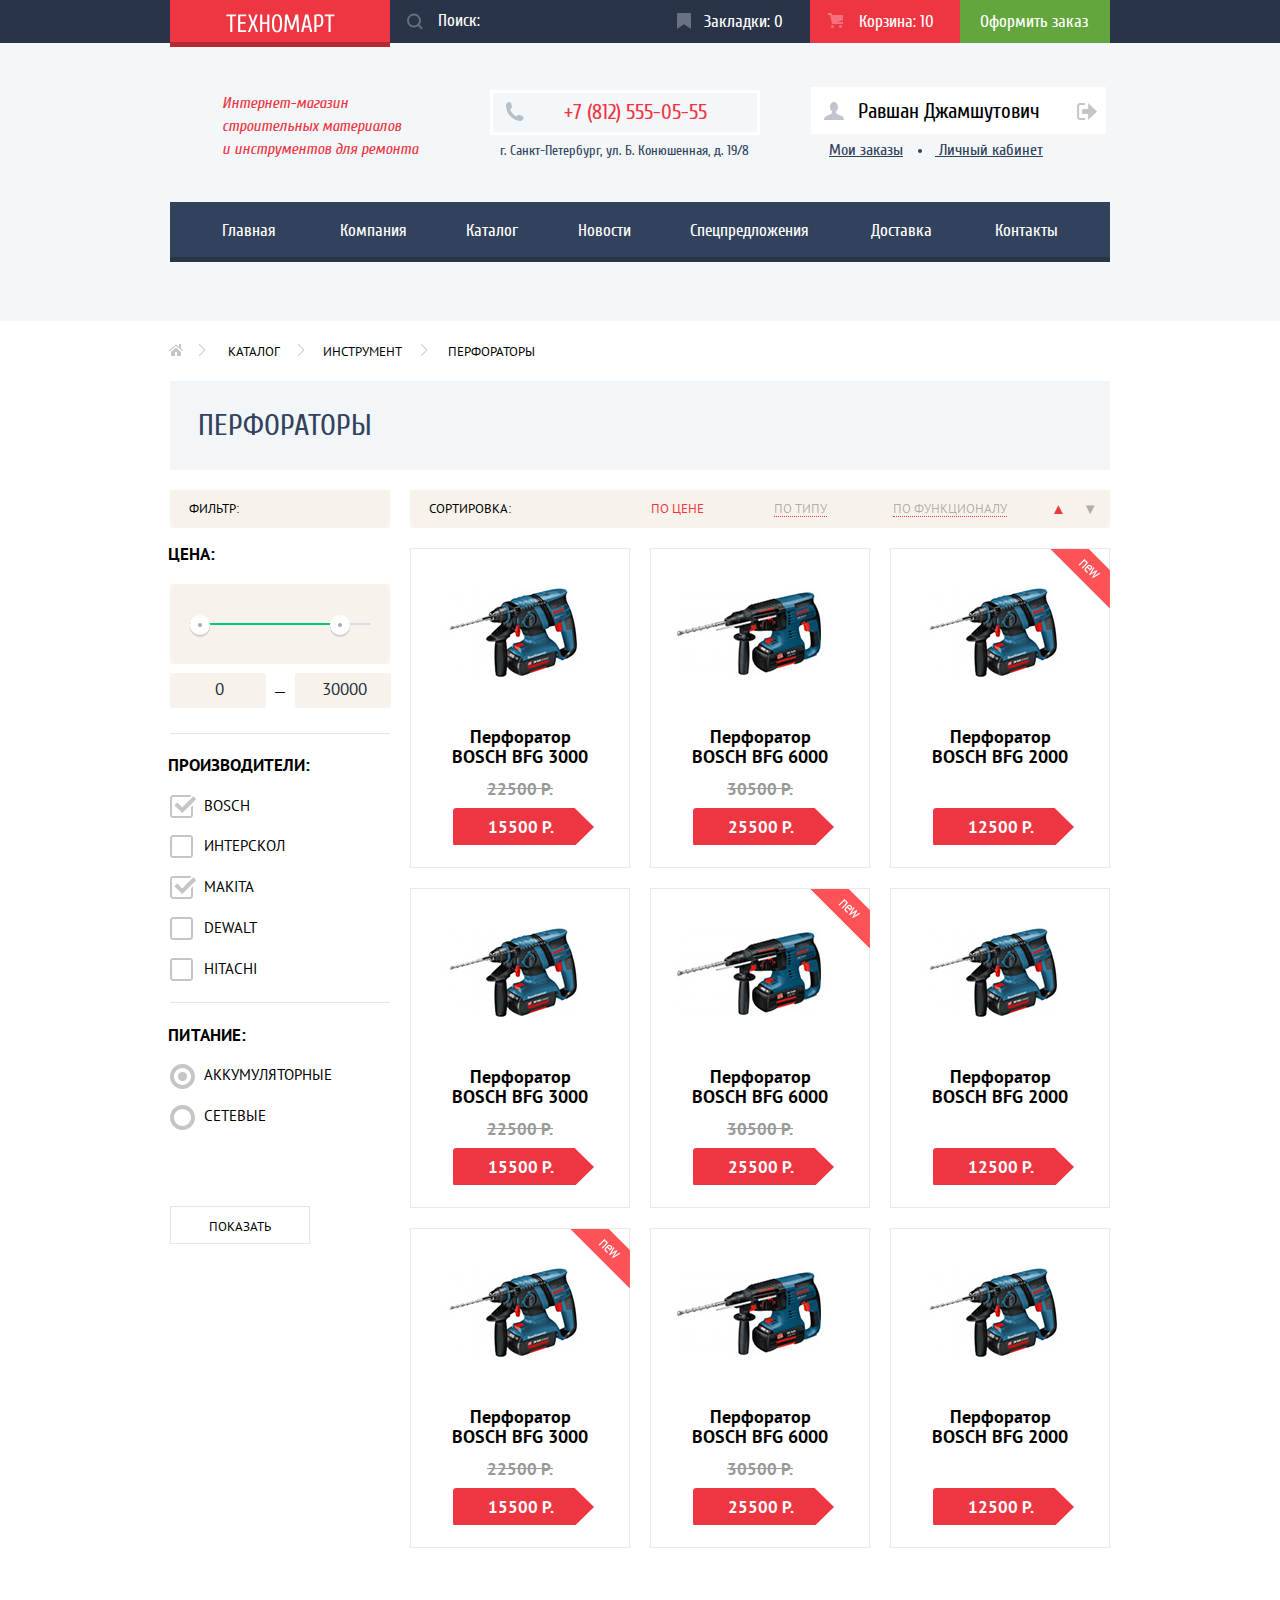
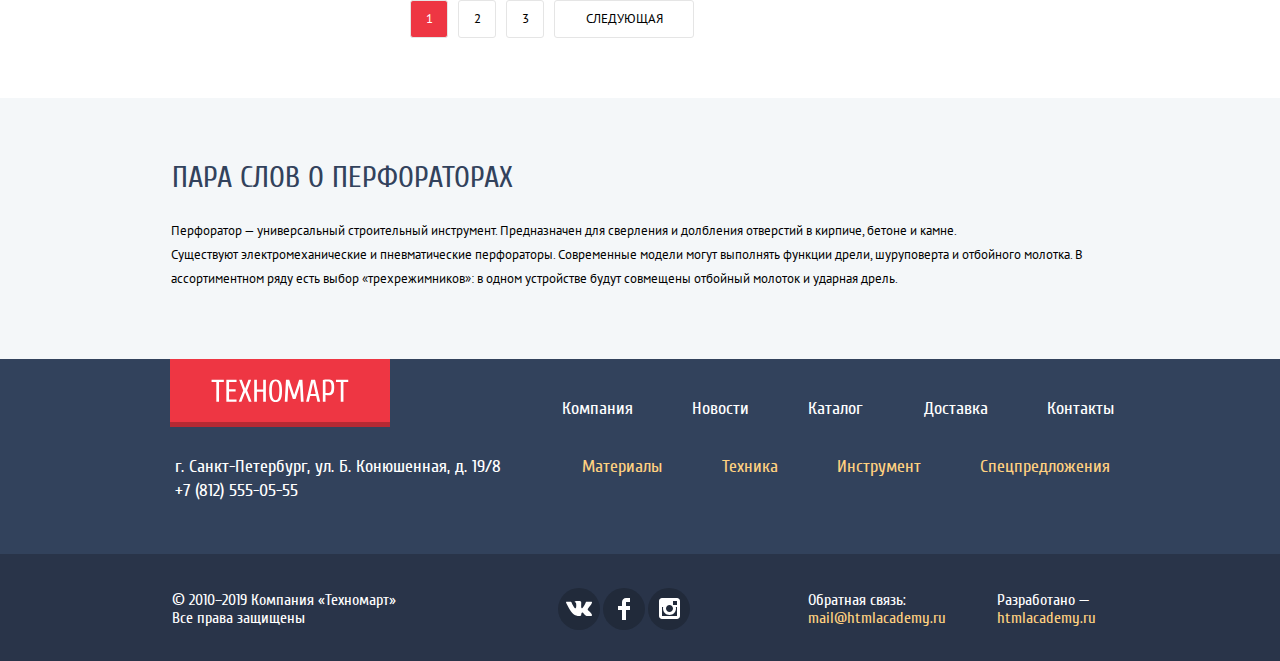
==== commit 8c4fa501: "Изменения для финальной проверки" ====
--- a/catalog.html
+++ b/catalog.html
@@ -45,7 +45,7 @@
   </div>
   <div class="page-header__middle-section">
     <div class="page-header__middle-section__container container">
-      <h1 class="page-header__tagline">Интернет-магазин <br>строительных материалов <br>и инструментов для ремонта</h1>
+      <h1 class="page-header__tagline">Интернет-магазин строительных материалов и&nbsp;инструментов для ремонта</h1>
       <div class="page-header__address-top">
         <a class="page-header__phone" href="tel:+78125550555">
           <svg xmlns="http://www.w3.org/2000/svg" width="19" height="19" viewBox="0 0 19 19">
@@ -208,15 +208,17 @@
       </div>
       <ul class="products__products-list">
         <li class="page-main__popular-products__card">
-          <a class="popular-products__product-add-to-cart" href="#">
-            <svg class="popular-products__product-add-to-cart-svg" xmlns="http://www.w3.org/2000/svg" width="15"
-                 height="15" viewBox="0 0 15 15">
-              <circle fill="#ffffff" cx="4.5" cy="13.5" r="1.5"/>
-              <circle fill="#ffffff" cx="12.5" cy="13.5" r="1.5"/>
-              <path fill="#ffffff" d="M15 2H4.07l-.422-2H0v2h2.031l1.985 9H15V9H9.441L15 6.951z"/>
-            </svg>
-            Купить</a>
-          <a href="#" class="popular-products__product-add-to-favorites">В закладки</a>
+          <div class="card-wrapper">
+            <a class="popular-products__product-add-to-cart" href="#">
+              <svg class="popular-products__product-add-to-cart-svg" xmlns="http://www.w3.org/2000/svg" width="15"
+                   height="15" viewBox="0 0 15 15">
+                <circle fill="#ffffff" cx="4.5" cy="13.5" r="1.5"/>
+                <circle fill="#ffffff" cx="12.5" cy="13.5" r="1.5"/>
+                <path fill="#ffffff" d="M15 2H4.07l-.422-2H0v2h2.031l1.985 9H15V9H9.441L15 6.951z"/>
+              </svg>
+              Купить</a>
+            <a href="#" class="popular-products__product-add-to-favorites">В закладки</a>
+          </div>
           <h3 class="popular-products__product-heading">Перфоратор BOSCH BFG 3000</h3>
           <p class="popular-products__product-old-price">
             <del>22500 Р.</del>
@@ -225,15 +227,17 @@
           <img src="img/item1.jpg" class="popular-products__product-img" alt="product picture" width="218" height="170">
         </li>
         <li class="page-main__popular-products__card">
-          <a class="popular-products__product-add-to-cart" href="#">
-            <svg class="popular-products__product-add-to-cart-svg" xmlns="http://www.w3.org/2000/svg" width="15"
-                 height="15" viewBox="0 0 15 15">
-              <circle fill="#ffffff" cx="4.5" cy="13.5" r="1.5"/>
-              <circle fill="#ffffff" cx="12.5" cy="13.5" r="1.5"/>
-              <path fill="#ffffff" d="M15 2H4.07l-.422-2H0v2h2.031l1.985 9H15V9H9.441L15 6.951z"/>
-            </svg>
-            Купить</a>
-          <a href="#" class="popular-products__product-add-to-favorites">В закладки</a>
+          <div class="card-wrapper">
+            <a class="popular-products__product-add-to-cart" href="#">
+              <svg class="popular-products__product-add-to-cart-svg" xmlns="http://www.w3.org/2000/svg" width="15"
+                   height="15" viewBox="0 0 15 15">
+                <circle fill="#ffffff" cx="4.5" cy="13.5" r="1.5"/>
+                <circle fill="#ffffff" cx="12.5" cy="13.5" r="1.5"/>
+                <path fill="#ffffff" d="M15 2H4.07l-.422-2H0v2h2.031l1.985 9H15V9H9.441L15 6.951z"/>
+              </svg>
+              Купить</a>
+            <a href="#" class="popular-products__product-add-to-favorites">В закладки</a>
+          </div>
           <h3 class="popular-products__product-heading">Перфоратор BOSCH BFG 6000</h3>
           <p class="popular-products__product-old-price">
             <del>30500 Р.</del>
@@ -242,15 +246,17 @@
           <img src="img/item2.jpg" class="popular-products__product-img" alt="product picture" width="218" height="170">
         </li>
         <li class="page-main__popular-products__card page-main__popular-products__card--new">
-          <a class="popular-products__product-add-to-cart" href="#">
-            <svg class="popular-products__product-add-to-cart-svg" xmlns="http://www.w3.org/2000/svg" width="15"
-                 height="15" viewBox="0 0 15 15">
-              <circle fill="#ffffff" cx="4.5" cy="13.5" r="1.5"/>
-              <circle fill="#ffffff" cx="12.5" cy="13.5" r="1.5"/>
-              <path fill="#ffffff" d="M15 2H4.07l-.422-2H0v2h2.031l1.985 9H15V9H9.441L15 6.951z"/>
-            </svg>
-            Купить</a>
-          <a href="#" class="popular-products__product-add-to-favorites">В закладки</a>
+          <div class="card-wrapper">
+            <a class="popular-products__product-add-to-cart" href="#">
+              <svg class="popular-products__product-add-to-cart-svg" xmlns="http://www.w3.org/2000/svg" width="15"
+                   height="15" viewBox="0 0 15 15">
+                <circle fill="#ffffff" cx="4.5" cy="13.5" r="1.5"/>
+                <circle fill="#ffffff" cx="12.5" cy="13.5" r="1.5"/>
+                <path fill="#ffffff" d="M15 2H4.07l-.422-2H0v2h2.031l1.985 9H15V9H9.441L15 6.951z"/>
+              </svg>
+              Купить</a>
+            <a href="#" class="popular-products__product-add-to-favorites">В закладки</a>
+          </div>
           <h3 class="popular-products__product-heading">Перфоратор BOSCH BFG 2000</h3>
           <p class="popular-products__product-old-price">
             <del></del>
@@ -259,15 +265,17 @@
           <img src="img/item3.jpg" class="popular-products__product-img" alt="product picture" width="218" height="170">
         </li>
         <li class="page-main__popular-products__card">
-          <a class="popular-products__product-add-to-cart" href="#">
-            <svg class="popular-products__product-add-to-cart-svg" xmlns="http://www.w3.org/2000/svg" width="15"
-                 height="15" viewBox="0 0 15 15">
-              <circle fill="#ffffff" cx="4.5" cy="13.5" r="1.5"/>
-              <circle fill="#ffffff" cx="12.5" cy="13.5" r="1.5"/>
-              <path fill="#ffffff" d="M15 2H4.07l-.422-2H0v2h2.031l1.985 9H15V9H9.441L15 6.951z"/>
-            </svg>
-            Купить</a>
-          <a href="#" class="popular-products__product-add-to-favorites">В закладки</a>
+          <div class="card-wrapper">
+            <a class="popular-products__product-add-to-cart" href="#">
+              <svg class="popular-products__product-add-to-cart-svg" xmlns="http://www.w3.org/2000/svg" width="15"
+                   height="15" viewBox="0 0 15 15">
+                <circle fill="#ffffff" cx="4.5" cy="13.5" r="1.5"/>
+                <circle fill="#ffffff" cx="12.5" cy="13.5" r="1.5"/>
+                <path fill="#ffffff" d="M15 2H4.07l-.422-2H0v2h2.031l1.985 9H15V9H9.441L15 6.951z"/>
+              </svg>
+              Купить</a>
+            <a href="#" class="popular-products__product-add-to-favorites">В закладки</a>
+          </div>
           <h3 class="popular-products__product-heading">Перфоратор BOSCH BFG 3000</h3>
           <p class="popular-products__product-old-price">
             <del>22500 Р.</del>
@@ -276,15 +284,17 @@
           <img src="img/item1.jpg" class="popular-products__product-img" alt="product picture" width="218" height="170">
         </li>
         <li class="page-main__popular-products__card page-main__popular-products__card--new">
-          <a class="popular-products__product-add-to-cart" href="#">
-            <svg class="popular-products__product-add-to-cart-svg" xmlns="http://www.w3.org/2000/svg" width="15"
-                 height="15" viewBox="0 0 15 15">
-              <circle fill="#ffffff" cx="4.5" cy="13.5" r="1.5"/>
-              <circle fill="#ffffff" cx="12.5" cy="13.5" r="1.5"/>
-              <path fill="#ffffff" d="M15 2H4.07l-.422-2H0v2h2.031l1.985 9H15V9H9.441L15 6.951z"/>
-            </svg>
-            Купить</a>
-          <a href="#" class="popular-products__product-add-to-favorites">В закладки</a>
+          <div class="card-wrapper">
+            <a class="popular-products__product-add-to-cart" href="#">
+              <svg class="popular-products__product-add-to-cart-svg" xmlns="http://www.w3.org/2000/svg" width="15"
+                   height="15" viewBox="0 0 15 15">
+                <circle fill="#ffffff" cx="4.5" cy="13.5" r="1.5"/>
+                <circle fill="#ffffff" cx="12.5" cy="13.5" r="1.5"/>
+                <path fill="#ffffff" d="M15 2H4.07l-.422-2H0v2h2.031l1.985 9H15V9H9.441L15 6.951z"/>
+              </svg>
+              Купить</a>
+            <a href="#" class="popular-products__product-add-to-favorites">В закладки</a>
+          </div>
           <h3 class="popular-products__product-heading">Перфоратор BOSCH BFG 6000</h3>
           <p class="popular-products__product-old-price">
             <del>30500 Р.</del>
@@ -293,15 +303,17 @@
           <img src="img/item2.jpg" class="popular-products__product-img" alt="product picture" width="218" height="170">
         </li>
         <li class="page-main__popular-products__card">
-          <a class="popular-products__product-add-to-cart" href="#">
-            <svg class="popular-products__product-add-to-cart-svg" xmlns="http://www.w3.org/2000/svg" width="15"
-                 height="15" viewBox="0 0 15 15">
-              <circle fill="#ffffff" cx="4.5" cy="13.5" r="1.5"/>
-              <circle fill="#ffffff" cx="12.5" cy="13.5" r="1.5"/>
-              <path fill="#ffffff" d="M15 2H4.07l-.422-2H0v2h2.031l1.985 9H15V9H9.441L15 6.951z"/>
-            </svg>
-            Купить</a>
-          <a href="#" class="popular-products__product-add-to-favorites">В закладки</a>
+          <div class="card-wrapper">
+            <a class="popular-products__product-add-to-cart" href="#">
+              <svg class="popular-products__product-add-to-cart-svg" xmlns="http://www.w3.org/2000/svg" width="15"
+                   height="15" viewBox="0 0 15 15">
+                <circle fill="#ffffff" cx="4.5" cy="13.5" r="1.5"/>
+                <circle fill="#ffffff" cx="12.5" cy="13.5" r="1.5"/>
+                <path fill="#ffffff" d="M15 2H4.07l-.422-2H0v2h2.031l1.985 9H15V9H9.441L15 6.951z"/>
+              </svg>
+              Купить</a>
+            <a href="#" class="popular-products__product-add-to-favorites">В закладки</a>
+          </div>
           <h3 class="popular-products__product-heading">Перфоратор BOSCH BFG 2000</h3>
           <p class="popular-products__product-old-price">
             <del></del>
@@ -310,15 +322,17 @@
           <img src="img/item3.jpg" class="popular-products__product-img" alt="product picture" width="218" height="170">
         </li>
         <li class="page-main__popular-products__card page-main__popular-products__card--new">
-          <a class="popular-products__product-add-to-cart" href="#">
-            <svg class="popular-products__product-add-to-cart-svg" xmlns="http://www.w3.org/2000/svg" width="15"
-                 height="15" viewBox="0 0 15 15">
-              <circle fill="#ffffff" cx="4.5" cy="13.5" r="1.5"/>
-              <circle fill="#ffffff" cx="12.5" cy="13.5" r="1.5"/>
-              <path fill="#ffffff" d="M15 2H4.07l-.422-2H0v2h2.031l1.985 9H15V9H9.441L15 6.951z"/>
-            </svg>
-            Купить</a>
-          <a href="#" class="popular-products__product-add-to-favorites">В закладки</a>
+          <div class="card-wrapper">
+            <a class="popular-products__product-add-to-cart" href="#">
+              <svg class="popular-products__product-add-to-cart-svg" xmlns="http://www.w3.org/2000/svg" width="15"
+                   height="15" viewBox="0 0 15 15">
+                <circle fill="#ffffff" cx="4.5" cy="13.5" r="1.5"/>
+                <circle fill="#ffffff" cx="12.5" cy="13.5" r="1.5"/>
+                <path fill="#ffffff" d="M15 2H4.07l-.422-2H0v2h2.031l1.985 9H15V9H9.441L15 6.951z"/>
+              </svg>
+              Купить</a>
+            <a href="#" class="popular-products__product-add-to-favorites">В закладки</a>
+          </div>
           <h3 class="popular-products__product-heading">Перфоратор BOSCH BFG 3000</h3>
           <p class="popular-products__product-old-price">
             <del>22500 Р.</del>
@@ -327,15 +341,17 @@
           <img src="img/item1.jpg" class="popular-products__product-img" alt="product picture" width="218" height="170">
         </li>
         <li class="page-main__popular-products__card">
-          <a class="popular-products__product-add-to-cart" href="#">
-            <svg class="popular-products__product-add-to-cart-svg" xmlns="http://www.w3.org/2000/svg" width="15"
-                 height="15" viewBox="0 0 15 15">
-              <circle fill="#ffffff" cx="4.5" cy="13.5" r="1.5"/>
-              <circle fill="#ffffff" cx="12.5" cy="13.5" r="1.5"/>
-              <path fill="#ffffff" d="M15 2H4.07l-.422-2H0v2h2.031l1.985 9H15V9H9.441L15 6.951z"/>
-            </svg>
-            Купить</a>
-          <a href="#" class="popular-products__product-add-to-favorites">В закладки</a>
+          <div class="card-wrapper">
+            <a class="popular-products__product-add-to-cart" href="#">
+              <svg class="popular-products__product-add-to-cart-svg" xmlns="http://www.w3.org/2000/svg" width="15"
+                   height="15" viewBox="0 0 15 15">
+                <circle fill="#ffffff" cx="4.5" cy="13.5" r="1.5"/>
+                <circle fill="#ffffff" cx="12.5" cy="13.5" r="1.5"/>
+                <path fill="#ffffff" d="M15 2H4.07l-.422-2H0v2h2.031l1.985 9H15V9H9.441L15 6.951z"/>
+              </svg>
+              Купить</a>
+            <a href="#" class="popular-products__product-add-to-favorites">В закладки</a>
+          </div>
           <h3 class="popular-products__product-heading">Перфоратор BOSCH BFG 6000</h3>
           <p class="popular-products__product-old-price">
             <del>30500 Р.</del>
@@ -344,15 +360,17 @@
           <img src="img/item2.jpg" class="popular-products__product-img" alt="product picture" width="218" height="170">
         </li>
         <li class="page-main__popular-products__card">
-          <a class="popular-products__product-add-to-cart" href="#">
-            <svg class="popular-products__product-add-to-cart-svg" xmlns="http://www.w3.org/2000/svg" width="15"
-                 height="15" viewBox="0 0 15 15">
-              <circle fill="#ffffff" cx="4.5" cy="13.5" r="1.5"/>
-              <circle fill="#ffffff" cx="12.5" cy="13.5" r="1.5"/>
-              <path fill="#ffffff" d="M15 2H4.07l-.422-2H0v2h2.031l1.985 9H15V9H9.441L15 6.951z"/>
-            </svg>
-            Купить</a>
-          <a href="#" class="popular-products__product-add-to-favorites">В закладки</a>
+          <div class="card-wrapper">
+            <a class="popular-products__product-add-to-cart" href="#">
+              <svg class="popular-products__product-add-to-cart-svg" xmlns="http://www.w3.org/2000/svg" width="15"
+                   height="15" viewBox="0 0 15 15">
+                <circle fill="#ffffff" cx="4.5" cy="13.5" r="1.5"/>
+                <circle fill="#ffffff" cx="12.5" cy="13.5" r="1.5"/>
+                <path fill="#ffffff" d="M15 2H4.07l-.422-2H0v2h2.031l1.985 9H15V9H9.441L15 6.951z"/>
+              </svg>
+              Купить</a>
+            <a href="#" class="popular-products__product-add-to-favorites">В закладки</a>
+          </div>
           <h3 class="popular-products__product-heading">Перфоратор BOSCH BFG 2000</h3>
           <p class="popular-products__product-old-price">
             <del></del>
@@ -426,7 +444,7 @@
   <div class="page-footer__bottom-section">
     <div class="page-footer__bottom-section__container container">
       <div class="page-footer__copyright-section">
-        <p>© 2010–2019 Компания «Техномарт» <br>Все права защищены</p>
+        <p>© 2010–2019 Компания «Техномарт» Все права защищены</p>
       </div>
       <div class="page-footer__social-networks">
         <ul class="page-footer__soc-network-list">
@@ -450,15 +468,9 @@
           </li>
         </ul>
       </div>
-      <div class="page-footer__feedback">
-        <p class="page-footer__feedback-par">Обратная связь: <br><a class="page-footer__feedback-link"
-                                                                    href="mailto:mail@htmlacademy.ru">mail@htmlacademy.ru</a>
-        </p>
-      </div>
-      <div class="page-footer__developer">
-        <p class="page-footer__developer-par">Разработано — <br><a class="page-footer__developer-link" target="_blank"
-                                                                   href="https://htmlacademy.ru/intensive/htmlcss">htmlacademy.ru</a>
-        </p>
+      <div class="page-footer__copyright">
+        <p class="page-footer__feedback-par">Обратная связь: <a class="page-footer__feedback-link" href="mailto:mail@htmlacademy.ru">mail@htmlacademy.ru</a></p>
+        <p class="page-footer__developer-par">Разработано — <a class="page-footer__developer-link" target="_blank" href="https://htmlacademy.ru/intensive/htmlcss">htmlacademy.ru</a></p>
       </div>
     </div>
   </div>
--- a/css/style.css
+++ b/css/style.css
@@ -3,7 +3,6 @@
   font-family: 'PT Sans';
   font-style: normal;
   font-weight: 400;
-  src: url('../fonts/pt-sans-v11-cyrillic_latin-regular.eot'); /* IE9 Compat Modes */
   src: local('PT Sans'), local('PTSans-Regular'),
   url('../fonts/pt-sans-v11-cyrillic_latin-regular.woff2') format('woff2'), /* Super Modern Browsers */ url('../fonts/pt-sans-v11-cyrillic_latin-regular.woff') format('woff'); /* Modern Browsers */
 }
@@ -13,7 +12,6 @@
   font-family: 'PT Sans';
   font-style: normal;
   font-weight: 700;
-  src: url('../fonts/pt-sans-v11-cyrillic_latin-700.eot'); /* IE9 Compat Modes */
   src: local('PT Sans Bold'), local('PTSans-Bold'),
   url('../fonts/pt-sans-v11-cyrillic_latin-700.woff2') format('woff2'), /* Super Modern Browsers */ url('../fonts/pt-sans-v11-cyrillic_latin-700.woff') format('woff'); /* Modern Browsers */
 }
@@ -23,7 +21,6 @@
   font-family: 'PT Sans';
   font-style: italic;
   font-weight: 700;
-  src: url('../fonts/pt-sans-v11-cyrillic_latin-700italic.eot'); /* IE9 Compat Modes */
   src: local('PT Sans Bold Italic'), local('PTSans-BoldItalic'),
   url('../fonts/pt-sans-v11-cyrillic_latin-700italic.woff2') format('woff2'), /* Super Modern Browsers */ url('../fonts/pt-sans-v11-cyrillic_latin-700italic.woff') format('woff'); /* Modern Browsers */
 }
@@ -33,7 +30,6 @@
   font-family: 'PT Sans';
   font-style: italic;
   font-weight: 400;
-  src: url('../fonts/pt-sans-v11-cyrillic_latin-italic.eot'); /* IE9 Compat Modes */
   src: local('PT Sans Italic'), local('PTSans-Italic'),
   url('../fonts/pt-sans-v11-cyrillic_latin-italic.woff2') format('woff2'), /* Super Modern Browsers */ url('../fonts/pt-sans-v11-cyrillic_latin-italic.woff') format('woff'); /* Modern Browsers */
 }
@@ -43,7 +39,6 @@
   font-family: 'Cuprum';
   font-style: normal;
   font-weight: 400;
-  src: url('../fonts/cuprum-v11-cyrillic_latin-regular.eot'); /* IE9 Compat Modes */
   src: local('Cuprum Regular'), local('Cuprum-Regular'),
   url('../fonts/cuprum-v11-cyrillic_latin-regular.woff2') format('woff2'), /* Super Modern Browsers */ url('../fonts/cuprum-v11-cyrillic_latin-regular.woff') format('woff'); /* Modern Browsers */
 }
@@ -53,7 +48,6 @@
   font-family: 'Cuprum';
   font-style: normal;
   font-weight: 700;
-  src: url('../fonts/cuprum-v11-cyrillic_latin-700.eot'); /* IE9 Compat Modes */
   src: local('Cuprum Bold'), local('Cuprum-Bold'),
   url('../fonts/cuprum-v11-cyrillic_latin-700.woff2') format('woff2'), /* Super Modern Browsers */ url('../fonts/cuprum-v11-cyrillic_latin-700.woff') format('woff'); /* Modern Browsers */
 }
@@ -63,7 +57,6 @@
   font-family: 'Cuprum';
   font-style: italic;
   font-weight: 400;
-  src: url('../fonts/cuprum-v11-cyrillic_latin-italic.eot'); /* IE9 Compat Modes */
   src: local('Cuprum Italic'), local('Cuprum-Italic'),
   url('../fonts/cuprum-v11-cyrillic_latin-italic.woff2') format('woff2'), /* Super Modern Browsers */ url('../fonts/cuprum-v11-cyrillic_latin-italic.woff') format('woff'); /* Modern Browsers */
 }
@@ -73,7 +66,6 @@
   font-family: 'Cuprum';
   font-style: italic;
   font-weight: 700;
-  src: url('../fonts/cuprum-v11-cyrillic_latin-700italic.eot'); /* IE9 Compat Modes */
   src: local('Cuprum Bold Italic'), local('Cuprum-BoldItalic'),
   url('../fonts/cuprum-v11-cyrillic_latin-700italic.woff2') format('woff2'), /* Super Modern Browsers */ url('../fonts/cuprum-v11-cyrillic_latin-700italic.woff') format('woff'); /* Modern Browsers */
 }
@@ -809,6 +801,7 @@
 
 .page-footer__bottom-section__container {
   display: flex;
+  align-items: center;
 }
 
 .page-footer__copyright-section {
@@ -820,10 +813,20 @@
   color: #ffffff;
   margin-top: 21px;
   margin-left: 2px;
+  max-width: 240px;
+  margin-right: 42px;
+}
+
+.page-footer__copyright {
+  display: flex;
+  margin-top: 21px;
+  padding-right: 14px;
+  padding-left: 14px;
 }
 
 .page-footer__social-networks {
-  margin-left: 118px;
+  margin-left: auto;
+  margin-right: auto;
   margin-top: 21px;
 }
 
@@ -831,6 +834,7 @@
   display: flex;
   flex-wrap: wrap;
   list-style-type: none;
+  padding: 0;
 }
 
 .soc-link:hover {
@@ -868,9 +872,16 @@
   font-style: normal;
   line-height: 1.13;
   color: #ffffff;
+  margin: 0;
+  max-width: 150px;
+}
+
+.page-footer__developer-par {
+  margin-left: 51px;
 }
 
 .page-footer__feedback-link, .page-footer__developer-link {
+  display: block;
   color: #ffd180;
 }
 
@@ -1232,28 +1243,26 @@
   margin-left: -10px;
   margin-right: -10px;
   margin-top: 1px;
+  list-style: none;
 }
 
 .page-main__popular-products__card {
-  list-style-type: none;
-  min-height: 318px;
   width: 220px;
   margin-left: 10px;
   margin-right: 10px;
   margin-top: 20px;
   border: solid 1px #eaeaea;
   display: flex;
-  align-items: flex-start;
-  flex-wrap: wrap;
-  align-content: start;
+  flex-direction: column;
   position: relative;
+  padding-bottom: 5px;
 }
 
 .page-main__popular-products__card--new:before {
   content: url(../img/new-flag.png);
   margin-left: 159px;
   position: absolute;
-  z-index: 1;
+  z-index: 10;
 }
 
 .page-main__popular-products__card:hover {
@@ -1261,21 +1270,44 @@
 }
 
 .popular-products__product-img {
+  order: -1;
+}
+
+.card-wrapper {
   position: absolute;
   top: 0;
+  right: 0;
   left: 0;
+  padding: 43px 41px 20px;
+  background-color: #ffffff;
+  opacity: 0;
 }
 
 .page-main__popular-products__card:hover .popular-products__product-img {
-  display: none;
+  opacity: 0;
+}
+
+.page-main__popular-products__card:hover .card-wrapper,
+.page-main__popular-products__card:focus-within .card-wrapper {
+  opacity: 1;
+  z-index: 1;
+}
+
+.popular-products__product-add-to-cart:focus,
+.popular-products__product-add-to-cart:focus + .popular-products__product-add-to-favorites {
+  opacity: 1;
 }
 
 .popular-products__product-add-to-cart:focus ~ .popular-products__product-img {
-  display: none;
+  opacity: 0;
+}
+
+.popular-products__product-add-to-favorites:focus {
+  opacity: 1;
 }
 
 .popular-products__product-add-to-favorites:focus ~ .popular-products__product-img {
-  display: none;
+  opacity: 0;
 }
 
 .page-main__popular-products__card:hover .popular-products__product-add-to-cart {
@@ -1294,7 +1326,7 @@
   text-align: center;
   line-height: 1.11;
   color: #000000;
-  margin: 0 auto 0 auto;
+  margin: 8px auto 0 auto;
 }
 
 .popular-products__product-price {
@@ -1331,18 +1363,15 @@
 .popular-products__product-add-to-cart {
   font-family: 'Cuprum', sans-serif;
   font-size: 14px;
-  font-weight: normal;
-  font-style: normal;
   line-height: 1.29;
   text-align: center;
   color: #ffffff;
   text-transform: uppercase;
   background-color: #63a63e;
-  margin: 42px 0 0 41px;
   padding: 12px 45px 6px 49px;
   border-radius: 3px;
   border-bottom: 3px solid #367315;
-  cursor: pointer;
+  display: block;
 }
 
 .popular-products__product-add-to-cart-svg {
@@ -1366,16 +1395,15 @@
 .popular-products__product-add-to-favorites {
   font-family: 'Cuprum', sans-serif;
   font-size: 14px;
-  font-weight: normal;
-  font-style: normal;
   line-height: 1.29;
   text-align: center;
   color: #32425c;
   text-transform: uppercase;
-  margin: 8px 0 52px 41px;
   padding: 8px 29px 6px 33px;
   border: 3px solid #63a63e;
   border-radius: 3px;
+  margin-top: 8px;
+  display: block;
 }
 
 .popular-products__product-add-to-favorites:hover {
@@ -1480,7 +1508,7 @@
   line-height: 1.85;
   color: #000000;
   margin: 26px 0 0 0;
-  min-width: 398px;
+  max-width: 400px;
 }
 
 .services__list--short {
@@ -1640,21 +1668,22 @@
 
 /* about-company-wrap */
 
+.about-company__container {
+  display: flex;
+}
+
 .page-main__about-company {
   display: flex;
   min-height: 536px;
 }
 
 .about-company__company-info {
-  display: inline-block;
-  vertical-align: top;
-  max-width: 512px;
+  flex: 0 0 520px;
 }
 
 .about-company__contacts {
-  display: inline-block;
-  vertical-align: top;
-  max-width: 423px;
+  flex: 0 0 300px;
+  margin-left: 120px;
 }
 
 .company-info__heading {
@@ -1675,6 +1704,10 @@
   line-height: 1.85;
   color: #000000;
   margin: 25px 0 0 1px;
+}
+
+.company-info__par--second {
+  max-width: 400px;
 }
 
 .company-info__menu-list {
@@ -1728,7 +1761,7 @@
   line-height: 1;
   color: #000000;
   text-transform: uppercase;
-  margin: 79px 0 0 123px;
+  margin: 79px 0 0 0;
 }
 
 .contacts__par {
@@ -1737,12 +1770,13 @@
   font-style: normal;
   line-height: 1.85;
   color: #000000;
-  margin: 26px 0 0 123px;
+  margin: 26px 0 0 0;
+  max-width: 200px;
 }
 
 .contacts__yandex-map {
   display: block;
-  margin: 32px 0 0 123px;
+  margin: 32px 0 0 0;
   cursor: pointer;
 }
 
@@ -1758,7 +1792,7 @@
   color: #ffffff;
   text-transform: uppercase;
   border-radius: 3px;
-  margin: 32px 0 0 122px;
+  margin: 32px 0 0 0;
   padding: 10px 59px 9px 64px;
   cursor: pointer;
 }
@@ -2224,9 +2258,6 @@
   opacity: 1;
 }
 
-.sorter-radio-button + .sorter-radio-button-label {
-}
-
 .sorter-radio-button:checked + .sorter-radio-button-label {
   color: #ee3643;
   text-decoration: none;
@@ -2402,21 +2433,15 @@
   margin: -1px 0 0 -34px;
 }
 
+.manufacturers-checkbox-input:disabled:hover + .manufacturers-checkbox-label:before,
+.manufacturers-checkbox-input:disabled:focus + .manufacturers-checkbox-label:before,
 .manufacturers-checkbox-input:disabled + .manufacturers-checkbox-label:before {
   content: url(../img/checkbox-off-disabled.svg);
 }
 
+.manufacturers-checkbox-input:disabled:checked:hover + .manufacturers-checkbox-label:before,
+.manufacturers-checkbox-input:disabled:checked:focus + .manufacturers-checkbox-label:before,
 .manufacturers-checkbox-input:checked:disabled + .manufacturers-checkbox-label:before {
-  content: url(../img/checkbox-on-disabled.svg);
-}
-
-.manufacturers-checkbox-input:disabled:hover + .manufacturers-checkbox-label:before,
-.manufacturers-checkbox-input:disabled:focus + .manufacturers-checkbox-label:before {
-  content: url(../img/checkbox-off-disabled.svg);
-}
-
-.manufacturers-checkbox-input:disabled:checked:hover + .manufacturers-checkbox-label:before,
-.manufacturers-checkbox-input:disabled:checked:focus + .manufacturers-checkbox-label:before {
   content: url(../img/checkbox-on-disabled.svg);
 }
 
@@ -2451,26 +2476,14 @@
   margin: -1px 0 0 -34px;
 }
 
-.power-radiobutton-input:disabled + .power-radiobutton-label:before {
-  content: url(../img/radio-off-disabled.svg);
-}
-
-.power-radiobutton-input:checked:disabled + .power-radiobutton-label:before {
-  content: url(../img/radio-on-disabled.svg);
-}
-
-.power-radiobutton-input:disabled:hover + .power-radiobutton-label:before {
-  content: url(../img/radio-off-disabled.svg);
-}
-
-.power-radiobutton-input:checked:disabled:hover + .power-radiobutton-label:before {
-  content: url(../img/radio-on-disabled.svg);
-}
-
+.power-radiobutton-input:disabled + .power-radiobutton-label:before,
+.power-radiobutton-input:disabled:hover + .power-radiobutton-label:before,
 .power-radiobutton-input:disabled:focus + .power-radiobutton-label:before {
   content: url(../img/radio-off-disabled.svg);
 }
 
+.power-radiobutton-input:checked:disabled + .power-radiobutton-label:before,
+.power-radiobutton-input:checked:disabled:hover + .power-radiobutton-label:before,
 .power-radiobutton-input:checked:disabled:focus + .power-radiobutton-label:before {
   content: url(../img/radio-on-disabled.svg);
 }
@@ -2493,9 +2506,11 @@
 
 .pagination {
   display: flex;
+  flex-wrap: wrap;
   list-style-type: none;
   padding: 0;
-  margin: 52px 0 0 20px;
+  margin: 47px 0 0 20px;
+  max-width: 720px;
 }
 
 .pagination-item {
@@ -2514,6 +2529,7 @@
   background-color: #ffffff;
   padding: 9px 0 0 0;
   margin-right: 10px;
+  margin-top: 5px;
   border-radius: 3px;
 }
 
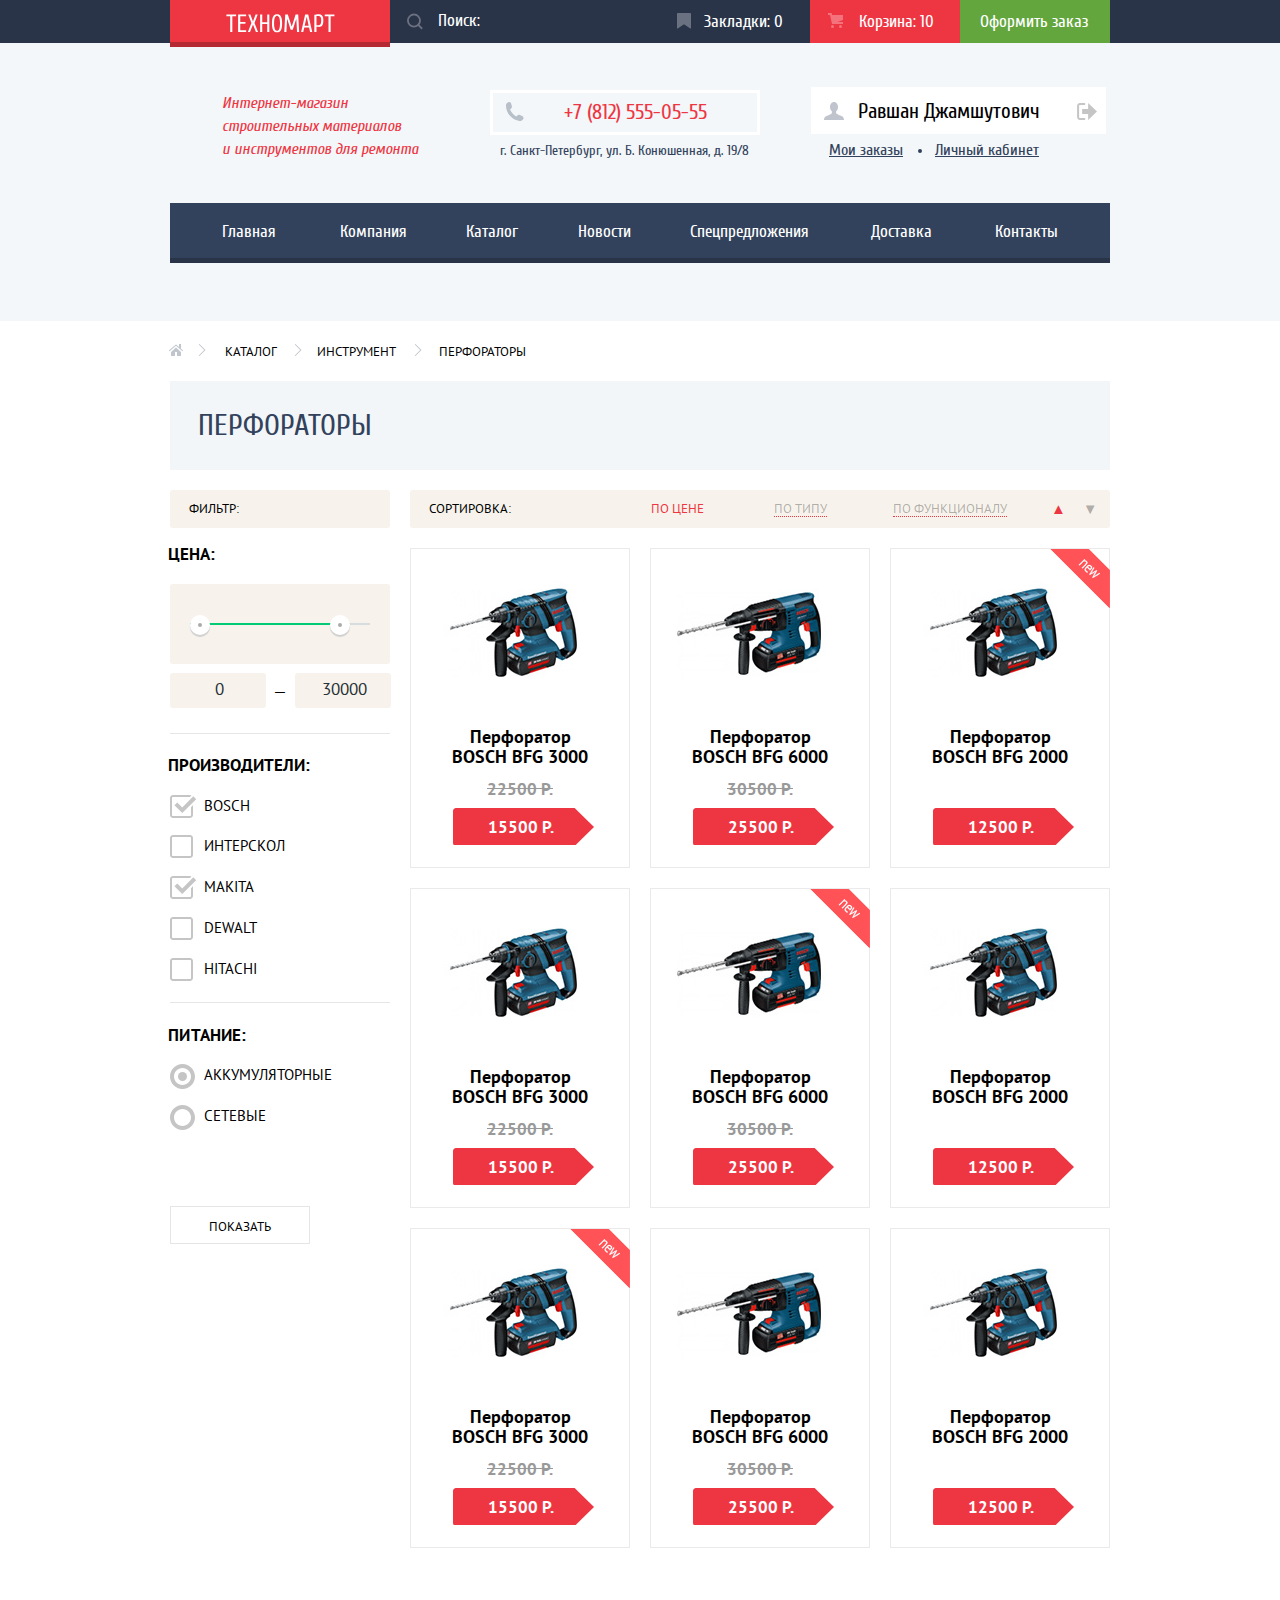
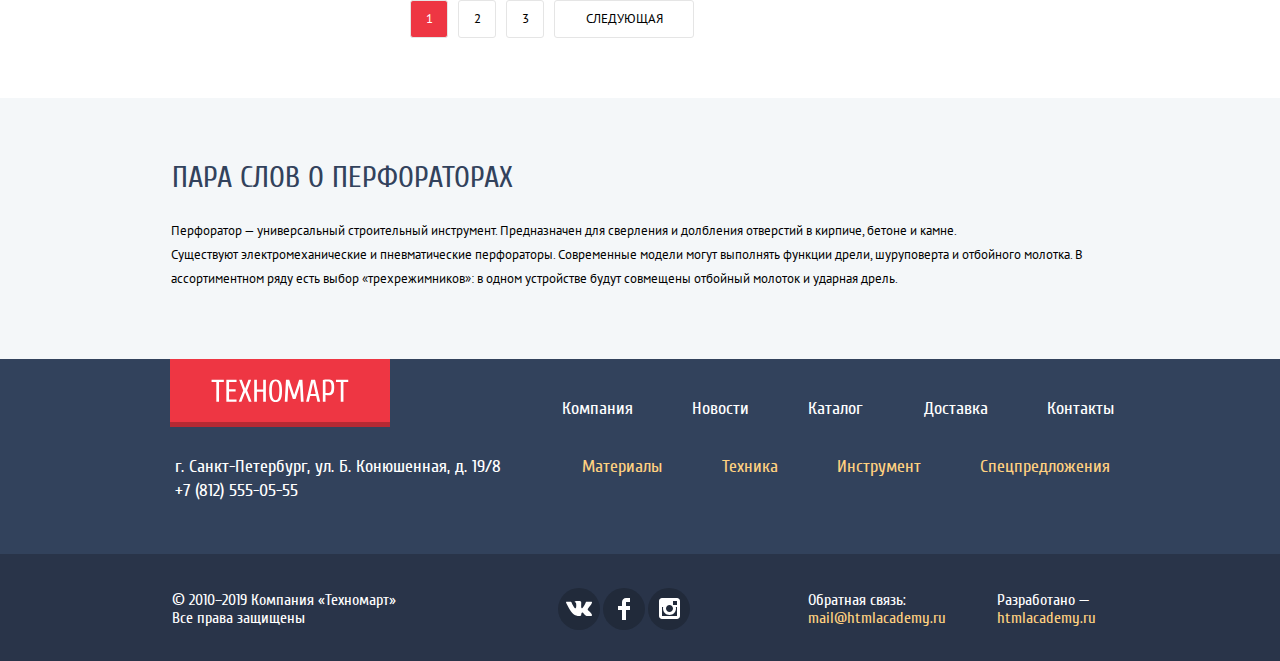
==== commit f089e1e5: "Финальные изменения для последней проверки" ====
--- a/catalog.html
+++ b/catalog.html
@@ -15,31 +15,27 @@
       </a>
       <form class="page-header__search-form" action="catalog.html" method="get">
         <label for="search-field" class="page-header__search-form-label visually-hidden">Поиск</label>
-        <input type="search" name="search" id="search-field"
-               class="page-header__search-form-input page-header__search-form-input--category" placeholder="Поиск:">
-        <svg class="page-header__search-form-svg" xmlns="http://www.w3.org/2000/svg" width="17" height="17"
-             viewBox="0 0 17 17">
-          <path
-            d="M17 15.586l-3.542-3.542A7.465 7.465 0 0 0 15 7.5 7.5 7.5 0 1 0 7.5 15c1.71 0 3.282-.579 4.544-1.542L15.586 17 17 15.586zM2 7.5C2 4.467 4.467 2 7.5 2 10.532 2 13 4.467 13 7.5c0 3.032-2.468 5.5-5.5 5.5A5.506 5.506 0 0 1 2 7.5z"/>
+        <input type="search" name="search" id="search-field" class="page-header__search-form-input page-header__search-form-input--category" placeholder="Поиск:">
+        <svg class="page-header__search-form-svg" width="17" height="17" viewBox="0 0 17 17">
+          <path d="M17 15.586l-3.542-3.542A7.465 7.465 0 0 0 15 7.5 7.5 7.5 0 1 0 7.5 15c1.71 0 3.282-.579 4.544-1.542L15.586 17 17 15.586zM2 7.5C2 4.467 4.467 2 7.5 2 10.532 2 13 4.467 13 7.5c0 3.032-2.468 5.5-5.5 5.5A5.506 5.506 0 0 1 2 7.5z"/>
         </svg>
       </form>
       <a href="#" class="page-header__favorites page-header__favorites--category page-header__link">
         <div class="page-header__favorites-svg-element-wrap">
-          <svg class="page-header__favorites-svg" xmlns="http://www.w3.org/2000/svg" width="14" height="16"
-               viewBox="0 0 14 16">
-            <path fill="#ffffff"
-                  d="M14 15c0 .55-.368.741-.818.426l-5.363-3.765c-.45-.315-1.187-.315-1.637 0L.818 15.426C.368 15.741 0 15.55 0 15V1c0-.55.45-1 1-1h12c.55 0 1 .45 1 1v14z"/>
+          <svg class="page-header__favorites-svg" width="14" height="16" viewBox="0 0 14 16">
+            <path fill="#ffffff" d="M14 15c0 .55-.368.741-.818.426l-5.363-3.765c-.45-.315-1.187-.315-1.637 0L.818 15.426C.368 15.741 0 15.55 0 15V1c0-.55.45-1 1-1h12c.55 0 1 .45 1 1v14z"/>
           </svg>
         </div>
-        <p class="page-header__favorites-text-content">Закладки: 0</p></a>
+        <p class="page-header__favorites-text-content">Закладки: 0</p>
+      </a>
       <a href="#" class="page-header__cart page-header__cart--filled page-header__link">
-        <svg class="page-header__cart-svg-element" xmlns="http://www.w3.org/2000/svg" width="15" height="15"
-             viewBox="0 0 15 15">
+        <svg class="page-header__cart-svg-element" width="15" height="15" viewBox="0 0 15 15">
           <circle fill="#ffffff" opacity="0.3" cx="4.5" cy="13.5" r="1.5"/>
           <circle fill="#ffffff" opacity="0.3" cx="12.5" cy="13.5" r="1.5"/>
           <path fill="#ffffff" opacity="0.3" d="M15 2H4.07l-.422-2H0v2h2.031l1.985 9H15V9H9.441L15 6.951z"/>
         </svg>
-        <p class="page-header__cart-text-content">Корзина: 10</p></a>
+        <p class="page-header__cart-text-content">Корзина: 10</p>
+      </a>
       <a href="#" class="page-header__create-order page-header__link">Оформить заказ</a>
     </div>
   </div>
@@ -48,9 +44,8 @@
       <h1 class="page-header__tagline">Интернет-магазин строительных материалов и&nbsp;инструментов для ремонта</h1>
       <div class="page-header__address-top">
         <a class="page-header__phone" href="tel:+78125550555">
-          <svg xmlns="http://www.w3.org/2000/svg" width="19" height="19" viewBox="0 0 19 19">
-            <path fill="#B7BFC8"
-                  d="M15.572 18.985h-.941c-4.129-.488-7.157-2.408-9.359-4.864C3.062 11.66 1.318 8.492.978 4.228V3.084c.078-.774.459-1.304.898-1.757C2.425.766 3.25.044 4.002.019c.554-.018 1.5.38 1.879.899.329.446.504 1.339.656 2.003.154.671.505 1.643.408 2.289-.148 1.007-1.487 1.434-1.879 2.166 1.307 3.135 3.443 5.439 6.293 7.031.715-.392 1.346-1.572 2.332-1.595.359-.009.818.178 1.184.286.402.121.75.275 1.104.408.596.224 1.648.521 2.004 1.021.365.513.57 1.356.49 1.879-.164 1.041-1.879 2.197-2.901 2.579z"/>
+          <svg width="19" height="19" viewBox="0 0 19 19">
+            <path fill="#B7BFC8" d="M15.572 18.985h-.941c-4.129-.488-7.157-2.408-9.359-4.864C3.062 11.66 1.318 8.492.978 4.228V3.084c.078-.774.459-1.304.898-1.757C2.425.766 3.25.044 4.002.019c.554-.018 1.5.38 1.879.899.329.446.504 1.339.656 2.003.154.671.505 1.643.408 2.289-.148 1.007-1.487 1.434-1.879 2.166 1.307 3.135 3.443 5.439 6.293 7.031.715-.392 1.346-1.572 2.332-1.595.359-.009.818.178 1.184.286.402.121.75.275 1.104.408.596.224 1.648.521 2.004 1.021.365.513.57 1.356.49 1.879-.164 1.041-1.879 2.197-2.901 2.579z"/>
           </svg>
           <p class="page-header__phone-text-content">+7 (812) 555-05-55</p>
         </a>
@@ -60,41 +55,48 @@
       <ul class="page-header__user-menu user-menu">
         <li class="user-menu__item user-menu__user-item">
           <a class="user-menu__user-link" href="#">
-            <svg class="user-menu__user-link-svg" version="1.1" id="Layer_2" xmlns="http://www.w3.org/2000/svg"
-                 xmlns:xlink="http://www.w3.org/1999/xlink" x="0px" y="0px"
-                 width="20px" height="18px" viewBox="0 0 20 18" enable-background="new 0 0 20 18" xml:space="preserve">
-<path fill="#32425C" d="M17.881,14.166c-2.144-0.735-4.256-1.666-5.207-2.39c-0.657-0.501-0.77-1.618-0.517-2.415
-	c1.118-0.903,1.864-2.477,1.864-4.278C14.021,2.276,12.221,0,10,0S5.979,2.276,5.979,5.083c0,1.801,0.746,3.374,1.863,4.277
-	c0.253,0.798,0.141,1.915-0.517,2.416c-0.95,0.724-3.063,1.654-5.207,2.39S0,18,0,18h20C20,18,20.025,14.901,17.881,14.166z"/>
-</svg>
-            Равшан Джамшутович</a></li>
-        <li class="user-menu__item user-menu__item-logout"><a class="user-menu__logout-link" href="#"></a></li>
-        <li class="user-menu__item user-menu__item-my-orders"><a class="user-menu__my-orders-link" href="#">Мои
-          заказы </a></li>
-        <li class="user-menu__item user-menu__item-personal-area"><a class="user-menu__personal-area-link" href="#">
-          <svg class="user-menu__personal-area-link-svg" xmlns="http://www.w3.org/2000/svg" width="15" height="15"
-               viewBox="0 0 15 15">
+            <svg class="user-menu__user-link-svg" version="1.1" id="Layer_2" x="0px" y="0px" width="20px" height="18px" viewBox="0 0 20 18" enable-background="new 0 0 20 18" xml:space="preserve">
+              <path fill="#32425C" d="M17.881,14.166c-2.144-0.735-4.256-1.666-5.207-2.39c-0.657-0.501-0.77-1.618-0.517-2.415c1.118-0.903,1.864-2.477,1.864-4.278C14.021,2.276,12.221,0,10,0S5.979,2.276,5.979,5.083c0,1.801,0.746,3.374,1.863,4.277c0.253,0.798,0.141,1.915-0.517,2.416c-0.95,0.724-3.063,1.654-5.207,2.39S0,18,0,18h20C20,18,20.025,14.901,17.881,14.166z"/>
+            </svg>Равшан Джамшутович</a>
+        </li>
+        <li class="user-menu__item user-menu__item-logout">
+          <a class="user-menu__logout-link" aria-label="Выход" href="#"></a>
+        </li>
+        <li class="user-menu__item user-menu__item-my-orders">
+          <a class="user-menu__my-orders-link" href="#">Мои заказы</a>
+        </li>
+        <li class="user-menu__item user-menu__item-personal-area">
+          <a class="user-menu__personal-area-link" href="#">
+          <svg class="user-menu__personal-area-link-svg" width="15" height="15" viewBox="0 0 15 15">
             <circle fill="#32425c" cx="2" cy="2" r="2"/>
-          </svg>
-          Личный кабинет</a></li>
+          </svg>Личный кабинет</a></li>
       </ul>
 
     </div>
   </div>
   <div class="page-header__nav-top_container container">
     <nav class="page-header__nav-top">
-      <ul class="main-menu main-menu--catalog">
-        <li class="main-menu-item"><a class="main-menu-item-link main-menu-item-link-main" href="index.html">Главная</a>
-        </li>
-        <li class="main-menu-item"><a class="main-menu-item-link main-menu-item-link-company" href="#">Компания</a></li>
-        <li class="main-menu-item"><a class="main-menu-item-link main-menu-item-link-catalog" href="catalog.html">Каталог</a>
-        </li>
-        <li class="main-menu-item"><a class="main-menu-item-link main-menu-item-link-news" href="#">Новости</a></li>
-        <li class="main-menu-item"><a class="main-menu-item-link main-menu-item-link-offers"
-                                      href="#">Спецпредложения</a></li>
-        <li class="main-menu-item"><a class="main-menu-item-link main-menu-item-link-delivery" href="#">Доставка</a>
-        </li>
-        <li class="main-menu-item"><a class="main-menu-item-link main-menu-item-link-contacts" href="#">Контакты</a>
+      <ul class="main-menu">
+        <li class="main-menu-item">
+          <a class="main-menu-item-link main-menu-item-link-main" href="index.html">Главная</a>
+        </li>
+        <li class="main-menu-item">
+          <a class="main-menu-item-link main-menu-item-link-company" href="#">Компания</a>
+        </li>
+        <li class="main-menu-item">
+          <a class="main-menu-item-link main-menu-item-link-catalog" href="catalog.html">Каталог</a>
+        </li>
+        <li class="main-menu-item">
+          <a class="main-menu-item-link main-menu-item-link-news" href="#">Новости</a>
+        </li>
+        <li class="main-menu-item">
+          <a class="main-menu-item-link main-menu-item-link-offers" href="#">Спецпредложения</a>
+        </li>
+        <li class="main-menu-item">
+          <a class="main-menu-item-link main-menu-item-link-delivery" href="#">Доставка</a>
+        </li>
+        <li class="main-menu-item">
+          <a class="main-menu-item-link main-menu-item-link-contacts" href="#">Контакты</a>
         </li>
       </ul>
     </nav>
@@ -104,40 +106,32 @@
 <main class="catalog-main">
   <div class="catalog-main__breadcrumb-container container">
     <ul class="catalog-main__breadcrumb breadcrumb">
-      <li class="breadcrumb__breadcrumb-item breadcrumb__breadcrumb-item-home"><a class="breadcrumb__breadcrumb-link"
-                                                                                  href="index.html">
-        <svg xmlns="http://www.w3.org/2000/svg" width="15" height="12" viewBox="0 0 15 12">
-          <g fill="#C1C6CE">
-            <path d="M3 8v4h4V8h2v4h4V8L8 3.516z"/>
-            <path
-              d="M14.831 6.365L13 4.751V0h-2v2.987L8.332.635c-.02-.017-.043-.023-.064-.037a.465.465 0 0 0-.08-.047.551.551 0 0 0-.095-.024C8.062.521 8.032.515 8 .515c-.031 0-.061.006-.092.012a.46.46 0 0 0-.095.025c-.028.011-.053.029-.08.046-.021.014-.045.02-.064.037l-6.498 5.73a.501.501 0 0 0 .33.875.497.497 0 0 0 .331-.125L8 1.677l6.169 5.438a.501.501 0 0 0 .662-.75z"/>
-          </g>
-        </svg>
-      </a></li>
-      <li class="breadcrumb__breadcrumb-item breadcrumb__breadcrumb-item-catalog"><a
-        class="breadcrumb__breadcrumb-link breadcrumb-link-catalog" href="catalog.html">
-        <svg class="breadcrumb-link-catalog-svg" xmlns="http://www.w3.org/2000/svg" width="8" height="12"
-             viewBox="0 0 8 12">
-          <path fill="#C1C6CE"
-                d="M7.237 5.642L1.729.133a.506.506 0 1 0-.716.716L6.163 6l-5.151 5.15a.507.507 0 0 0 .716.717l5.509-5.509a.504.504 0 0 0 0-.716z"/>
-        </svg>
-        Каталог</a></li>
-      <li class="breadcrumb__breadcrumb-item breadcrumb__breadcrumb-item-tools"><a
-        class="breadcrumb__breadcrumb-link breadcrumb-link-tools" href="#">
-        <svg class="breadcrumb-link-tools-svg" xmlns="http://www.w3.org/2000/svg" width="8" height="12"
-             viewBox="0 0 8 12">
-          <path fill="#C1C6CE"
-                d="M7.237 5.642L1.729.133a.506.506 0 1 0-.716.716L6.163 6l-5.151 5.15a.507.507 0 0 0 .716.717l5.509-5.509a.504.504 0 0 0 0-.716z"/>
-        </svg>
-        Инструмент </a></li>
+      <li class="breadcrumb__breadcrumb-item breadcrumb__breadcrumb-item-home">
+        <a class="breadcrumb__breadcrumb-link" href="index.html">
+          <svg width="15" height="12" viewBox="0 0 15 12">
+            <g fill="#C1C6CE">
+              <path d="M3 8v4h4V8h2v4h4V8L8 3.516z"/>
+              <path d="M14.831 6.365L13 4.751V0h-2v2.987L8.332.635c-.02-.017-.043-.023-.064-.037a.465.465 0 0 0-.08-.047.551.551 0 0 0-.095-.024C8.062.521 8.032.515 8 .515c-.031 0-.061.006-.092.012a.46.46 0 0 0-.095.025c-.028.011-.053.029-.08.046-.021.014-.045.02-.064.037l-6.498 5.73a.501.501 0 0 0 .33.875.497.497 0 0 0 .331-.125L8 1.677l6.169 5.438a.501.501 0 0 0 .662-.75z"/>
+            </g>
+          </svg>
+        </a>
+      </li>
+      <li class="breadcrumb__breadcrumb-item breadcrumb__breadcrumb-item-catalog">
+        <a class="breadcrumb__breadcrumb-link breadcrumb-link-catalog" href="catalog.html">
+        <svg class="breadcrumb-link-catalog-svg" width="8" height="12" viewBox="0 0 8 12">
+          <path fill="#C1C6CE" d="M7.237 5.642L1.729.133a.506.506 0 1 0-.716.716L6.163 6l-5.151 5.15a.507.507 0 0 0 .716.717l5.509-5.509a.504.504 0 0 0 0-.716z"/>
+        </svg>Каталог</a>
+      </li>
+      <li class="breadcrumb__breadcrumb-item breadcrumb__breadcrumb-item-tools">
+        <a class="breadcrumb__breadcrumb-link breadcrumb-link-tools" href="#">
+          <svg class="breadcrumb-link-tools-svg" width="8" height="12" viewBox="0 0 8 12">
+            <path fill="#C1C6CE" d="M7.237 5.642L1.729.133a.506.506 0 1 0-.716.716L6.163 6l-5.151 5.15a.507.507 0 0 0 .716.717l5.509-5.509a.504.504 0 0 0 0-.716z"/>
+          </svg>Инструмент</a>
+      </li>
       <li class="breadcrumb__breadcrumb-item breadcrumb__breadcrumb-item-perforators">
-        <svg class="breadcrumb-item-perforators-svg" xmlns="http://www.w3.org/2000/svg" width="8" height="12"
-             viewBox="0 0 8 12">
-          <path fill="#C1C6CE"
-                d="M7.237 5.642L1.729.133a.506.506 0 1 0-.716.716L6.163 6l-5.151 5.15a.507.507 0 0 0 .716.717l5.509-5.509a.504.504 0 0 0 0-.716z"/>
-        </svg>
-        Перфораторы
-      </li>
+        <svg class="breadcrumb-item-perforators-svg" width="8" height="12" viewBox="0 0 8 12">
+          <path fill="#C1C6CE" d="M7.237 5.642L1.729.133a.506.506 0 1 0-.716.716L6.163 6l-5.151 5.15a.507.507 0 0 0 .716.717l5.509-5.509a.504.504 0 0 0 0-.716z"/>
+        </svg>Перфораторы</li>
     </ul>
   </div>
   <div class="catalog-main__header-block-perforators">
@@ -170,27 +164,21 @@
       <div class="divider-1"></div>
       <fieldset class="catalog-main__producer">
         <legend>Производители:</legend>
-        <input type="checkbox" name="Bosch" class="manufacturers-checkbox-input manufacturers visually-hidden"
-               id="bosch" checked>
+        <input type="checkbox" name="Bosch" class="manufacturers-checkbox-input manufacturers visually-hidden" id="bosch" checked>
         <label class="manufacturers-checkbox-label" for="bosch">Bosch</label>
-        <input type="checkbox" name="Интерскол" class="manufacturers-checkbox-input manufacturers visually-hidden"
-               id="interscol">
+        <input type="checkbox" name="Интерскол" class="manufacturers-checkbox-input manufacturers visually-hidden" id="interscol">
         <label class="manufacturers-checkbox-label" for="interscol">Интерскол</label>
-        <input type="checkbox" name="Makita" class="manufacturers-checkbox-input manufacturers visually-hidden"
-               id="makita" checked>
+        <input type="checkbox" name="Makita" class="manufacturers-checkbox-input manufacturers visually-hidden" id="makita" checked>
         <label class="manufacturers-checkbox-label" for="makita">Makita</label>
-        <input type="checkbox" name="Dewalt" class="manufacturers-checkbox-input manufacturers visually-hidden"
-               id="dewalt">
+        <input type="checkbox" name="Dewalt" class="manufacturers-checkbox-input manufacturers visually-hidden" id="dewalt">
         <label class="manufacturers-checkbox-label" for="dewalt">Dewalt</label>
-        <input type="checkbox" name="Hitachi" class="manufacturers-checkbox-input manufacturers visually-hidden"
-               id="hitachi">
+        <input type="checkbox" name="Hitachi" class="manufacturers-checkbox-input manufacturers visually-hidden" id="hitachi">
         <label class="manufacturers-checkbox-label last-checkbox-label" for="hitachi">Hitachi</label>
       </fieldset>
       <div class="divider-2"></div>
       <fieldset class="catalog-main__power">
         <legend class="power-heading">Питание:</legend>
-        <input class="power-radiobutton-input visually-hidden" id="battery" type="radio" name="power" value="battery"
-               checked>
+        <input class="power-radiobutton-input visually-hidden" id="battery" type="radio" name="power" value="battery" checked>
         <label class="power-radiobutton-label" for="battery">Аккумуляторные</label>
         <input class="power-radiobutton-input visually-hidden" id="wired" type="radio" name="power" value="wired">
         <label class="power-radiobutton-label last-radiobutton-label" for="wired">Сетевые</label>
@@ -210,13 +198,11 @@
         <li class="page-main__popular-products__card">
           <div class="card-wrapper">
             <a class="popular-products__product-add-to-cart" href="#">
-              <svg class="popular-products__product-add-to-cart-svg" xmlns="http://www.w3.org/2000/svg" width="15"
-                   height="15" viewBox="0 0 15 15">
-                <circle fill="#ffffff" cx="4.5" cy="13.5" r="1.5"/>
-                <circle fill="#ffffff" cx="12.5" cy="13.5" r="1.5"/>
-                <path fill="#ffffff" d="M15 2H4.07l-.422-2H0v2h2.031l1.985 9H15V9H9.441L15 6.951z"/>
-              </svg>
-              Купить</a>
+              <svg class="popular-products__product-add-to-cart-svg" width="15" height="15" viewBox="0 0 15 15">
+                <circle fill="#ffffff" cx="4.5" cy="13.5" r="1.5"/>
+                <circle fill="#ffffff" cx="12.5" cy="13.5" r="1.5"/>
+                <path fill="#ffffff" d="M15 2H4.07l-.422-2H0v2h2.031l1.985 9H15V9H9.441L15 6.951z"/>
+              </svg>Купить</a>
             <a href="#" class="popular-products__product-add-to-favorites">В закладки</a>
           </div>
           <h3 class="popular-products__product-heading">Перфоратор BOSCH BFG 3000</h3>
@@ -229,13 +215,11 @@
         <li class="page-main__popular-products__card">
           <div class="card-wrapper">
             <a class="popular-products__product-add-to-cart" href="#">
-              <svg class="popular-products__product-add-to-cart-svg" xmlns="http://www.w3.org/2000/svg" width="15"
-                   height="15" viewBox="0 0 15 15">
-                <circle fill="#ffffff" cx="4.5" cy="13.5" r="1.5"/>
-                <circle fill="#ffffff" cx="12.5" cy="13.5" r="1.5"/>
-                <path fill="#ffffff" d="M15 2H4.07l-.422-2H0v2h2.031l1.985 9H15V9H9.441L15 6.951z"/>
-              </svg>
-              Купить</a>
+              <svg class="popular-products__product-add-to-cart-svg" width="15" height="15" viewBox="0 0 15 15">
+                <circle fill="#ffffff" cx="4.5" cy="13.5" r="1.5"/>
+                <circle fill="#ffffff" cx="12.5" cy="13.5" r="1.5"/>
+                <path fill="#ffffff" d="M15 2H4.07l-.422-2H0v2h2.031l1.985 9H15V9H9.441L15 6.951z"/>
+              </svg>Купить</a>
             <a href="#" class="popular-products__product-add-to-favorites">В закладки</a>
           </div>
           <h3 class="popular-products__product-heading">Перфоратор BOSCH BFG 6000</h3>
@@ -248,13 +232,11 @@
         <li class="page-main__popular-products__card page-main__popular-products__card--new">
           <div class="card-wrapper">
             <a class="popular-products__product-add-to-cart" href="#">
-              <svg class="popular-products__product-add-to-cart-svg" xmlns="http://www.w3.org/2000/svg" width="15"
-                   height="15" viewBox="0 0 15 15">
-                <circle fill="#ffffff" cx="4.5" cy="13.5" r="1.5"/>
-                <circle fill="#ffffff" cx="12.5" cy="13.5" r="1.5"/>
-                <path fill="#ffffff" d="M15 2H4.07l-.422-2H0v2h2.031l1.985 9H15V9H9.441L15 6.951z"/>
-              </svg>
-              Купить</a>
+              <svg class="popular-products__product-add-to-cart-svg" width="15" height="15" viewBox="0 0 15 15">
+                <circle fill="#ffffff" cx="4.5" cy="13.5" r="1.5"/>
+                <circle fill="#ffffff" cx="12.5" cy="13.5" r="1.5"/>
+                <path fill="#ffffff" d="M15 2H4.07l-.422-2H0v2h2.031l1.985 9H15V9H9.441L15 6.951z"/>
+              </svg>Купить</a>
             <a href="#" class="popular-products__product-add-to-favorites">В закладки</a>
           </div>
           <h3 class="popular-products__product-heading">Перфоратор BOSCH BFG 2000</h3>
@@ -267,13 +249,11 @@
         <li class="page-main__popular-products__card">
           <div class="card-wrapper">
             <a class="popular-products__product-add-to-cart" href="#">
-              <svg class="popular-products__product-add-to-cart-svg" xmlns="http://www.w3.org/2000/svg" width="15"
-                   height="15" viewBox="0 0 15 15">
-                <circle fill="#ffffff" cx="4.5" cy="13.5" r="1.5"/>
-                <circle fill="#ffffff" cx="12.5" cy="13.5" r="1.5"/>
-                <path fill="#ffffff" d="M15 2H4.07l-.422-2H0v2h2.031l1.985 9H15V9H9.441L15 6.951z"/>
-              </svg>
-              Купить</a>
+              <svg class="popular-products__product-add-to-cart-svg" width="15" height="15" viewBox="0 0 15 15">
+                <circle fill="#ffffff" cx="4.5" cy="13.5" r="1.5"/>
+                <circle fill="#ffffff" cx="12.5" cy="13.5" r="1.5"/>
+                <path fill="#ffffff" d="M15 2H4.07l-.422-2H0v2h2.031l1.985 9H15V9H9.441L15 6.951z"/>
+              </svg>Купить</a>
             <a href="#" class="popular-products__product-add-to-favorites">В закладки</a>
           </div>
           <h3 class="popular-products__product-heading">Перфоратор BOSCH BFG 3000</h3>
@@ -286,13 +266,11 @@
         <li class="page-main__popular-products__card page-main__popular-products__card--new">
           <div class="card-wrapper">
             <a class="popular-products__product-add-to-cart" href="#">
-              <svg class="popular-products__product-add-to-cart-svg" xmlns="http://www.w3.org/2000/svg" width="15"
-                   height="15" viewBox="0 0 15 15">
-                <circle fill="#ffffff" cx="4.5" cy="13.5" r="1.5"/>
-                <circle fill="#ffffff" cx="12.5" cy="13.5" r="1.5"/>
-                <path fill="#ffffff" d="M15 2H4.07l-.422-2H0v2h2.031l1.985 9H15V9H9.441L15 6.951z"/>
-              </svg>
-              Купить</a>
+              <svg class="popular-products__product-add-to-cart-svg" width="15" height="15" viewBox="0 0 15 15">
+                <circle fill="#ffffff" cx="4.5" cy="13.5" r="1.5"/>
+                <circle fill="#ffffff" cx="12.5" cy="13.5" r="1.5"/>
+                <path fill="#ffffff" d="M15 2H4.07l-.422-2H0v2h2.031l1.985 9H15V9H9.441L15 6.951z"/>
+              </svg>Купить</a>
             <a href="#" class="popular-products__product-add-to-favorites">В закладки</a>
           </div>
           <h3 class="popular-products__product-heading">Перфоратор BOSCH BFG 6000</h3>
@@ -305,13 +283,11 @@
         <li class="page-main__popular-products__card">
           <div class="card-wrapper">
             <a class="popular-products__product-add-to-cart" href="#">
-              <svg class="popular-products__product-add-to-cart-svg" xmlns="http://www.w3.org/2000/svg" width="15"
-                   height="15" viewBox="0 0 15 15">
-                <circle fill="#ffffff" cx="4.5" cy="13.5" r="1.5"/>
-                <circle fill="#ffffff" cx="12.5" cy="13.5" r="1.5"/>
-                <path fill="#ffffff" d="M15 2H4.07l-.422-2H0v2h2.031l1.985 9H15V9H9.441L15 6.951z"/>
-              </svg>
-              Купить</a>
+              <svg class="popular-products__product-add-to-cart-svg" width="15" height="15" viewBox="0 0 15 15">
+                <circle fill="#ffffff" cx="4.5" cy="13.5" r="1.5"/>
+                <circle fill="#ffffff" cx="12.5" cy="13.5" r="1.5"/>
+                <path fill="#ffffff" d="M15 2H4.07l-.422-2H0v2h2.031l1.985 9H15V9H9.441L15 6.951z"/>
+              </svg>Купить</a>
             <a href="#" class="popular-products__product-add-to-favorites">В закладки</a>
           </div>
           <h3 class="popular-products__product-heading">Перфоратор BOSCH BFG 2000</h3>
@@ -324,13 +300,11 @@
         <li class="page-main__popular-products__card page-main__popular-products__card--new">
           <div class="card-wrapper">
             <a class="popular-products__product-add-to-cart" href="#">
-              <svg class="popular-products__product-add-to-cart-svg" xmlns="http://www.w3.org/2000/svg" width="15"
-                   height="15" viewBox="0 0 15 15">
-                <circle fill="#ffffff" cx="4.5" cy="13.5" r="1.5"/>
-                <circle fill="#ffffff" cx="12.5" cy="13.5" r="1.5"/>
-                <path fill="#ffffff" d="M15 2H4.07l-.422-2H0v2h2.031l1.985 9H15V9H9.441L15 6.951z"/>
-              </svg>
-              Купить</a>
+              <svg class="popular-products__product-add-to-cart-svg" width="15" height="15" viewBox="0 0 15 15">
+                <circle fill="#ffffff" cx="4.5" cy="13.5" r="1.5"/>
+                <circle fill="#ffffff" cx="12.5" cy="13.5" r="1.5"/>
+                <path fill="#ffffff" d="M15 2H4.07l-.422-2H0v2h2.031l1.985 9H15V9H9.441L15 6.951z"/>
+              </svg>Купить</a>
             <a href="#" class="popular-products__product-add-to-favorites">В закладки</a>
           </div>
           <h3 class="popular-products__product-heading">Перфоратор BOSCH BFG 3000</h3>
@@ -343,13 +317,11 @@
         <li class="page-main__popular-products__card">
           <div class="card-wrapper">
             <a class="popular-products__product-add-to-cart" href="#">
-              <svg class="popular-products__product-add-to-cart-svg" xmlns="http://www.w3.org/2000/svg" width="15"
-                   height="15" viewBox="0 0 15 15">
-                <circle fill="#ffffff" cx="4.5" cy="13.5" r="1.5"/>
-                <circle fill="#ffffff" cx="12.5" cy="13.5" r="1.5"/>
-                <path fill="#ffffff" d="M15 2H4.07l-.422-2H0v2h2.031l1.985 9H15V9H9.441L15 6.951z"/>
-              </svg>
-              Купить</a>
+              <svg class="popular-products__product-add-to-cart-svg" width="15" height="15" viewBox="0 0 15 15">
+                <circle fill="#ffffff" cx="4.5" cy="13.5" r="1.5"/>
+                <circle fill="#ffffff" cx="12.5" cy="13.5" r="1.5"/>
+                <path fill="#ffffff" d="M15 2H4.07l-.422-2H0v2h2.031l1.985 9H15V9H9.441L15 6.951z"/>
+              </svg>Купить</a>
             <a href="#" class="popular-products__product-add-to-favorites">В закладки</a>
           </div>
           <h3 class="popular-products__product-heading">Перфоратор BOSCH BFG 6000</h3>
@@ -362,13 +334,11 @@
         <li class="page-main__popular-products__card">
           <div class="card-wrapper">
             <a class="popular-products__product-add-to-cart" href="#">
-              <svg class="popular-products__product-add-to-cart-svg" xmlns="http://www.w3.org/2000/svg" width="15"
-                   height="15" viewBox="0 0 15 15">
-                <circle fill="#ffffff" cx="4.5" cy="13.5" r="1.5"/>
-                <circle fill="#ffffff" cx="12.5" cy="13.5" r="1.5"/>
-                <path fill="#ffffff" d="M15 2H4.07l-.422-2H0v2h2.031l1.985 9H15V9H9.441L15 6.951z"/>
-              </svg>
-              Купить</a>
+              <svg class="popular-products__product-add-to-cart-svg" width="15" height="15" viewBox="0 0 15 15">
+                <circle fill="#ffffff" cx="4.5" cy="13.5" r="1.5"/>
+                <circle fill="#ffffff" cx="12.5" cy="13.5" r="1.5"/>
+                <path fill="#ffffff" d="M15 2H4.07l-.422-2H0v2h2.031l1.985 9H15V9H9.441L15 6.951z"/>
+              </svg>Купить</a>
             <a href="#" class="popular-products__product-add-to-favorites">В закладки</a>
           </div>
           <h3 class="popular-products__product-heading">Перфоратор BOSCH BFG 2000</h3>
@@ -390,10 +360,7 @@
   <section class="a-few-words-about-perforators">
     <div class="container">
       <h2 class="a-few-words-about-perforators-heading">Пара слов о перфораторах</h2>
-      <p class="a-few-words-about-perforators-par">Перфоратор — универсальный строительный инструмент. Предназначен для
-        сверления и долбления отверстий в кирпиче, бетоне и камне. <br>Существуют электромеханические и пневматические
-        перфораторы. Современные модели могут выполнять функции дрели, шуруповерта и отбойного молотка. В ассортиментном
-        ряду есть выбор «трехрежимников»: в одном устройстве будут совмещены отбойный молоток и ударная дрель.</p>
+      <p class="a-few-words-about-perforators-par">Перфоратор — универсальный строительный инструмент. Предназначен для сверления и долбления отверстий в кирпиче, бетоне и камне. <br>Существуют электромеханические и пневматические перфораторы. Современные модели могут выполнять функции дрели, шуруповерта и отбойного молотка. В ассортиментном ряду есть выбор «трехрежимников»: в одном устройстве будут совмещены отбойный молоток и ударная дрель.</p>
     </div>
   </section>
 </main>
@@ -402,42 +369,60 @@
   <div class="page-footer__top-section">
     <div class="page-footer__top-section__container container">
       <a href="index.html">
-        <div class="page-footer__logo"><img style="background-color: #ee3643;" class="menu-logo-bottom"
-                                            src="img/logo.svg" alt="Логотип магазина Technomart" width="138"
-                                            height="23"></div>
+        <div class="page-footer__logo">
+          <img class="menu-logo-bottom" src="img/logo.svg" alt="Логотип магазина Technomart" width="138" height="23">
+        </div>
       </a>
       <ul class="page-footer__main-menu">
-        <li class="footer-main-menu-item"><a class="footer-main-menu-link" href="#">
-          <div class="page-footer__main-menu-item-div page-footer__main-menu-item-div-company">Компания</div>
-        </a></li>
-        <li class="footer-main-menu-item"><a class="footer-main-menu-link" href="#">
-          <div class="page-footer__main-menu-item-div page-footer__main-menu-item-div-news">Новости</div>
-        </a></li>
-        <li class="footer-main-menu-item"><a class="footer-main-menu-link" href="catalog.html">
-          <div class="page-footer__main-menu-item-div page-footer__main-menu-item-div-catalog">Каталог</div>
-        </a></li>
-        <li class="footer-main-menu-item"><a class="footer-main-menu-link" href="#">
-          <div class="page-footer__main-menu-item-div page-footer__main-menu-item-div-delivery">Доставка</div>
-        </a></li>
-        <li class="footer-main-menu-item"><a class="footer-main-menu-link" href="#">
-          <div class="page-footer__main-menu-item-div page-footer__main-menu-item-div-contacts">Контакты</div>
-        </a></li>
+        <li class="footer-main-menu-item">
+          <a class="footer-main-menu-link" href="#">
+            <div class="page-footer__main-menu-item-div page-footer__main-menu-item-div-company">Компания</div>
+          </a>
+        </li>
+        <li class="footer-main-menu-item">
+          <a class="footer-main-menu-link" href="#">
+            <div class="page-footer__main-menu-item-div page-footer__main-menu-item-div-news">Новости</div>
+          </a>
+        </li>
+        <li class="footer-main-menu-item">
+          <a class="footer-main-menu-link" href="catalog.html">
+            <div class="page-footer__main-menu-item-div page-footer__main-menu-item-div-catalog">Каталог</div>
+          </a>
+        </li>
+        <li class="footer-main-menu-item">
+          <a class="footer-main-menu-link" href="#">
+            <div class="page-footer__main-menu-item-div page-footer__main-menu-item-div-delivery">Доставка</div>
+          </a>
+        </li>
+        <li class="footer-main-menu-item">
+          <a class="footer-main-menu-link" href="#">
+            <div class="page-footer__main-menu-item-div page-footer__main-menu-item-div-contacts">Контакты</div>
+          </a>
+        </li>
       </ul>
     </div>
   </div>
   <div class="page-footer__middle-section">
     <div class="page-footer__middle-section__container container">
       <div class="page-footer__address">
-        <p class="page-footer__address-item page-footer__address-address">г. Санкт-Петербург, ул. Б. Конюшенная, д.
-          19/8</p>
-        <p class="page-footer__address-item page-footer__phone"><a class="page-footer__phone" href="tel:+78125550555">+7
-          (812) 555-05-55</a></p>
+        <p class="page-footer__address-item page-footer__address-address">г. Санкт-Петербург, ул. Б. Конюшенная, д. 19/8</p>
+        <p class="page-footer__address-item page-footer__phone">
+          <a class="page-footer__phone" href="tel:+78125550555">+7 (812) 555-05-55</a>
+        </p>
       </div>
       <ul class="page-footer__category-menu">
-        <li><a class="category-menu-item-link category-menu-item-materials" href="#">Материалы</a></li>
-        <li><a class="category-menu-item-link category-menu-item-technics" href="#">Техника</a></li>
-        <li><a class="category-menu-item-link category-menu-item-tools" href="#">Инструмент</a></li>
-        <li><a class="category-menu-item-link category-menu-item-spec-offers" href="#">Спецпредложения</a></li>
+        <li>
+          <a class="category-menu-item-link category-menu-item-materials" href="#">Материалы</a>
+        </li>
+        <li>
+          <a class="category-menu-item-link category-menu-item-technics" href="#">Техника</a>
+        </li>
+        <li>
+          <a class="category-menu-item-link category-menu-item-tools" href="#">Инструмент</a>
+        </li>
+        <li>
+          <a class="category-menu-item-link category-menu-item-spec-offers" href="#">Спецпредложения</a>
+        </li>
       </ul>
     </div>
   </div>
@@ -450,27 +435,26 @@
         <ul class="page-footer__soc-network-list">
           <li class="page-footer__soc-network-list-item soc-network-list-item-vk">
             <a class="soc-link page-footer__soc-network-list-item-wrap" href="http://www.vk.com">
-              <img width="26" height="15" class="soc-network-list-item-img soc-network-list-item-vk-img"
-                   src="./img/vk-icon.svg" alt="Вконтакте">
+              <img width="26" height="15" class="soc-network-list-item-img soc-network-list-item-vk-img" src="./img/vk-icon.svg" alt="Вконтакте">
             </a>
           </li>
           <li class="page-footer__soc-network-list-item soc-network-list-item-facebook">
             <a class="soc-link page-footer__soc-network-list-item-wrap" href="http://www.facebook.com">
-              <img width="12" height="22" class="soc-network-list-item-img soc-network-list-item-vk-img"
-                   src="./img/fb-icon.svg" alt="Facebook">
+              <img width="12" height="22" class="soc-network-list-item-img soc-network-list-item-vk-img" src="./img/fb-icon.svg" alt="Facebook">
             </a>
           </li>
           <li class="page-footer__soc-network-list-item soc-network-list-item-instagram">
             <a class="soc-link page-footer__soc-network-list-item-wrap" href="http://www.instagram.com">
-              <img width="21" height="21" class="soc-network-list-item-img soc-network-list-item-vk-img"
-                   src="./img/insta-icon.svg" alt="Instagram">
+              <img width="21" height="21" class="soc-network-list-item-img soc-network-list-item-vk-img" src="./img/insta-icon.svg" alt="Instagram">
             </a>
           </li>
         </ul>
       </div>
       <div class="page-footer__copyright">
-        <p class="page-footer__feedback-par">Обратная связь: <a class="page-footer__feedback-link" href="mailto:mail@htmlacademy.ru">mail@htmlacademy.ru</a></p>
-        <p class="page-footer__developer-par">Разработано — <a class="page-footer__developer-link" target="_blank" href="https://htmlacademy.ru/intensive/htmlcss">htmlacademy.ru</a></p>
+        <p class="page-footer__feedback-par">Обратная связь: <a class="page-footer__feedback-link" href="mailto:mail@htmlacademy.ru">mail@htmlacademy.ru</a>
+        </p>
+        <p class="page-footer__developer-par">Разработано — <a class="page-footer__developer-link" target="_blank" href="https://htmlacademy.ru/intensive/htmlcss">htmlacademy.ru</a>
+        </p>
       </div>
     </div>
   </div>
--- a/css/style.css
+++ b/css/style.css
@@ -81,19 +81,9 @@
 }
 
 body {
-  font-family: "PT Sans Narrow", "Arial", sans-serif;
-}
-
-
-body {
-  font-family: "PT Sans Narrow", "Tahoma", sans-serif;
-}
-
-
-body {
   margin: 0;
   padding: 0;
-  font-family: 'PT Sans', Arial, sans-serif;
+  font-family: "PT Sans", Arial, sans-serif;
   font-size: 13px;
   line-height: 24px;
   font-weight: normal;
@@ -133,7 +123,7 @@
 }
 
 .button {
-  font-family: 'PT Sans', sans-serif;
+  font-family: 'PT Sans', Arial, sans-serif;
   background-color: #ee3643;
   text-decoration: none;
   color: black;
@@ -166,7 +156,7 @@
 /* page-header__top-section */
 
 .page-header__top-section {
-  font-family: 'Cuprum', sans-serif;
+  font-family: 'Cuprum', Arial, sans-serif;
   color: #ffffff;
   background-color: #293449;
   font-size: 17px;
@@ -246,7 +236,7 @@
   border: none;
   width: 100%;
   padding-left: 48px;
-  font-family: 'Cuprum', sans-serif;
+  font-family: 'Cuprum', Arial, sans-serif;
   font-size: 17px;
   line-height: 1.06;
 }
@@ -388,7 +378,7 @@
 }
 
 .page-header__link {
-  font-family: 'Cuprum', sans-serif;
+  font-family: 'Cuprum', Arial, sans-serif;
   color: #ffffff;
   display: flex;
   padding-top: 10px;
@@ -399,7 +389,7 @@
 /*page-header__page-header__top-sectionction*/
 
 .page-header__middle-section {
-  font-family: 'Cuprum', sans-serif;
+  font-family: 'Cuprum', Arial, sans-serif;
   margin-top: 46px;
 }
 
@@ -408,7 +398,7 @@
 }
 
 .page-header__tagline {
-  font-family: 'Cuprum', sans-serif;
+  font-family: 'Cuprum', Arial, sans-serif;
   font-size: 16px;
   font-weight: normal;
   font-style: italic;
@@ -422,7 +412,7 @@
 
 .page-header__phone {
   color: #ee3643;
-  font-family: 'Cuprum', sans-serif;
+  font-family: 'Cuprum', Arial, sans-serif;
   font-size: 21px;
   font-weight: normal;
   font-style: normal;
@@ -435,7 +425,7 @@
 }
 
 .page-header__address-top {
-  font-family: 'Cuprum', sans-serif;
+  font-family: 'Cuprum', Arial, sans-serif;
   font-size: 14px;
   font-weight: normal;
   font-style: normal;
@@ -479,7 +469,7 @@
 }
 
 .page-header__user-menu-item-link-enter {
-  font-family: 'Cuprum', sans-serif;
+  font-family: 'Cuprum', Arial, sans-serif;
   font-size: 21px;
   font-weight: normal;
   font-style: normal;
@@ -517,7 +507,7 @@
 }
 
 .page-header__user-menu-item-link-registration {
-  font-family: 'Cuprum', sans-serif;
+  font-family: 'Cuprum', Arial, sans-serif;
   font-size: 21px;
   font-weight: normal;
   font-style: normal;
@@ -544,7 +534,7 @@
 /* page-header__nav-top */
 
 .main-menu {
-  font-family: 'Cuprum', sans-serif;
+  font-family: 'Cuprum', Arial, sans-serif;
   color: #ffffff;
   background-color: #32425c;
   font-size: 17px;
@@ -566,7 +556,7 @@
 .main-menu-item-link {
   display: inline-block;
   vertical-align: top;
-  font-family: 'Cuprum', sans-serif;
+  font-family: 'Cuprum', Arial, sans-serif;
   color: #ffffff;
   background-color: #32425c;
   font-size: 17px;
@@ -639,7 +629,7 @@
 }
 
 .page-footer__main-menu {
-  font-family: 'Cuprum', sans-serif;
+  font-family: 'Cuprum', Arial, sans-serif;
   color: #ffffff;
   background-color: #32425c;
   font-size: 18px;
@@ -650,7 +640,7 @@
 }
 
 .page-footer__main-menu-item-div {
-  font-family: 'Cuprum', sans-serif;
+  font-family: 'Cuprum', Arial, sans-serif;
   color: #ffffff;
   background-color: #32425c;
   font-size: 18px;
@@ -695,7 +685,7 @@
 .footer-main-menu-link {
   display: inline-block;
   vertical-align: top;
-  font-family: 'Cuprum', sans-serif;
+  font-family: 'Cuprum', Arial, sans-serif;
   color: #ffffff;
   background-color: #32425c;
   font-size: 17px;
@@ -733,7 +723,7 @@
 }
 
 .page-footer__address-item {
-  font-family: 'Cuprum', sans-serif;
+  font-family: 'Cuprum', Arial, sans-serif;
   font-size: 18px;
   color: #ffffff;
   font-weight: normal;
@@ -754,7 +744,7 @@
 }
 
 .category-menu-item-link {
-  font-family: 'Cuprum', sans-serif;
+  font-family: 'Cuprum', Arial, sans-serif;
   font-size: 18px;
   font-weight: normal;
   font-style: normal;
@@ -805,7 +795,7 @@
 }
 
 .page-footer__copyright-section {
-  font-family: 'Cuprum', sans-serif;
+  font-family: 'Cuprum', Arial, sans-serif;
   font-size: 16px;
   font-weight: normal;
   font-style: normal;
@@ -866,7 +856,7 @@
 }
 
 .page-footer__feedback-par, .page-footer__developer-par {
-  font-family: 'Cuprum', sans-serif;
+  font-family: 'Cuprum', Arial, sans-serif;
   font-size: 16px;
   font-weight: normal;
   font-style: normal;
@@ -938,7 +928,7 @@
 }
 
 .page-main__offer-heading {
-  font-family: 'Cuprum', sans-serif;
+  font-family: 'Cuprum', Arial, sans-serif;
   font-size: 24px;
   font-weight: bold;
   font-style: normal;
@@ -951,7 +941,7 @@
 }
 
 .page-main__offer-link {
-  font-family: 'Cuprum', sans-serif;
+  font-family: 'Cuprum', Arial, sans-serif;
   font-size: 14px;
   font-weight: normal;
   font-style: normal;
@@ -1040,7 +1030,7 @@
 
 .page-main-slider__drills-heading {
   text-transform: uppercase;
-  font-family: 'Cuprum', sans-serif;
+  font-family: 'Cuprum', Arial, sans-serif;
   font-size: 36px;
   font-weight: bold;
   line-height: 1;
@@ -1051,7 +1041,7 @@
 }
 
 .page-main-slider__drills-par {
-  font-family: 'Cuprum', sans-serif;
+  font-family: 'Cuprum', Arial, sans-serif;
   font-size: 18px;
   line-height: 1.33;
   color: #ffffff;
@@ -1063,7 +1053,7 @@
 
 .page-main-slider__open-catalog-button {
   display: block;
-  font-family: 'Cuprum', sans-serif;
+  font-family: 'Cuprum', Arial, sans-serif;
   font-size: 14px;
   font-weight: normal;
   font-style: normal;
@@ -1188,7 +1178,7 @@
 /**/
 
 .page-main-slider .feature {
-  font-family: 'Cuprum', sans-serif;
+  font-family: 'Cuprum', Arial, sans-serif;
   font-size: 18px;
   font-weight: normal;
   font-style: normal;
@@ -1209,7 +1199,7 @@
 /*page-main-container__popular-products__header*/
 
 .page-main__heading {
-  font-family: 'Cuprum', sans-serif;
+  font-family: 'Cuprum', Arial, sans-serif;
   font-size: 30px;
   font-weight: normal;
   font-style: normal;
@@ -1221,7 +1211,7 @@
 
 .page-main__heading-block-button {
   display: block;
-  font-family: 'Cuprum', sans-serif;
+  font-family: 'Cuprum', Arial, sans-serif;
   font-size: 14px;
   font-weight: normal;
   font-style: normal;
@@ -1361,7 +1351,7 @@
 }
 
 .popular-products__product-add-to-cart {
-  font-family: 'Cuprum', sans-serif;
+  font-family: 'Cuprum', Arial, sans-serif;
   font-size: 14px;
   line-height: 1.29;
   text-align: center;
@@ -1393,7 +1383,7 @@
 }
 
 .popular-products__product-add-to-favorites {
-  font-family: 'Cuprum', sans-serif;
+  font-family: 'Cuprum', Arial, sans-serif;
   font-size: 14px;
   line-height: 1.29;
   text-align: center;
@@ -1493,7 +1483,7 @@
 }
 
 .services__heading {
-  font-family: 'Cuprum', sans-serif;
+  font-family: 'Cuprum', Arial, sans-serif;
   font-size: 30px;
   font-weight: normal;
   font-style: normal;
@@ -1544,7 +1534,7 @@
 }
 
 .service__heading {
-  font-family: 'Cuprum', sans-serif;
+  font-family: 'Cuprum', Arial, sans-serif;
   font-size: 36px;
   font-weight: normal;
   font-style: normal;
@@ -1568,7 +1558,7 @@
 .credit__link {
   display: inline-block;
   vertical-align: top;
-  font-family: 'Cuprum', sans-serif;
+  font-family: 'Cuprum', Arial, sans-serif;
   font-size: 14px;
   line-height: 1.29;
   letter-spacing: normal;
@@ -1608,7 +1598,7 @@
 }
 
 .services__link {
-  font-family: 'Cuprum', sans-serif;
+  font-family: 'Cuprum', Arial, sans-serif;
   font-size: 21px;
   font-weight: bold;
   font-style: normal;
@@ -1633,7 +1623,7 @@
 }
 
 .service__link {
-  font-family: 'Cuprum', sans-serif;
+  font-family: 'Cuprum', Arial, sans-serif;
   font-size: 21px;
   font-weight: bold;
   font-style: normal;
@@ -1687,7 +1677,7 @@
 }
 
 .company-info__heading {
-  font-family: 'Cuprum', sans-serif;
+  font-family: 'Cuprum', Arial, sans-serif;
   font-size: 30px;
   font-weight: normal;
   font-style: normal;
@@ -1717,7 +1707,7 @@
 }
 
 .company-info__list-item {
-  font-family: 'Cuprum', sans-serif;
+  font-family: 'Cuprum', Arial, sans-serif;
   font-size: 18px;
   font-weight: normal;
   font-style: normal;
@@ -1739,7 +1729,7 @@
 .company-info__button-more-info {
   display: inline-block;
   vertical-align: top;
-  font-family: 'Cuprum', sans-serif;
+  font-family: 'Cuprum', Arial, sans-serif;
   font-size: 14px;
   font-weight: normal;
   font-style: normal;
@@ -1754,7 +1744,7 @@
 }
 
 .contacts__heading {
-  font-family: 'Cuprum', sans-serif;
+  font-family: 'Cuprum', Arial, sans-serif;
   font-size: 30px;
   font-weight: normal;
   font-style: normal;
@@ -1783,7 +1773,7 @@
 .contacts__feedback-button {
   display: inline-block;
   vertical-align: top;
-  font-family: 'Cuprum', sans-serif;
+  font-family: 'Cuprum', Arial, sans-serif;
   font-size: 14px;
   font-weight: normal;
   font-style: normal;
@@ -1810,7 +1800,7 @@
 }
 
 .user-menu__user-link {
-  font-family: 'Cuprum', sans-serif;
+  font-family: 'Cuprum', Arial, sans-serif;
   font-size: 21px;
   line-height: 1;
   padding: 12px 21px 11px 47px;
@@ -1865,7 +1855,7 @@
 .user-menu__my-orders-link {
   width: 75px;
   height: 14px;
-  font-family: 'Cuprum', sans-serif;
+  font-family: 'Cuprum', Arial, sans-serif;
   font-size: 16px;
   font-weight: normal;
   font-style: normal;
@@ -1889,7 +1879,7 @@
 .user-menu__personal-area-link {
   width: 75px;
   height: 14px;
-  font-family: 'Cuprum', sans-serif;
+  font-family: 'Cuprum', Arial, sans-serif;
   font-size: 16px;
   font-weight: normal;
   font-style: normal;
@@ -1987,7 +1977,7 @@
 
 .catalog-main__heading-perforators {
   margin: 29px 0 0 28px;
-  font-family: 'Cuprum', sans-serif;
+  font-family: 'Cuprum', Arial, sans-serif;
   font-size: 30px;
   font-weight: normal;
   font-style: normal;
@@ -2014,7 +2004,7 @@
   vertical-align: top;
   width: 220px;
   height: 38px;
-  font-family: 'PT Sans', sans-serif;
+  font-family: 'PT Sans', Arial, sans-serif;
   font-size: 13px;
   font-weight: normal;
   font-style: normal;
@@ -2137,7 +2127,7 @@
   padding: 7px 17px 9px 19px;
   margin-left: 0;
 
-  font-family: 'PT Sans', sans-serif;
+  font-family: 'PT Sans', Arial, sans-serif;
   font-size: 17px;
   text-align: center;
   color: #283136;
@@ -2162,7 +2152,7 @@
 
 .products__sort {
   height: 38px;
-  font-family: 'PT Sans', sans-serif;
+  font-family: 'PT Sans', Arial, sans-serif;
   font-size: 13px;
   font-weight: normal;
   font-style: normal;
@@ -2181,7 +2171,7 @@
 }
 
 .main-catalog__heading-sort {
-  font-family: 'PT Sans', sans-serif;
+  font-family: 'PT Sans', Arial, sans-serif;
   font-size: 13px;
   font-weight: normal;
   font-style: normal;
@@ -2219,7 +2209,7 @@
 /* sorters */
 
 .sort-button {
-  font-family: 'PT Sans', sans-serif;
+  font-family: 'PT Sans', Arial, sans-serif;
   font-size: 13px;
   font-weight: normal;
   font-style: normal;
@@ -2302,9 +2292,6 @@
   opacity: 1;
 }
 
-.up-down-sorter-radio-button + .up-down-sorter-radio-button-label {
-}
-
 .up-down-sorter-radio-button:checked + .up-down-sorter-radio-button-label {
   color: #ee3643;
 }
@@ -2338,7 +2325,7 @@
 }
 
 .power-heading {
-  font-family: 'PT Sans', sans-serif;
+  font-family: 'PT Sans', Arial, sans-serif;
   font-size: 17px;
   font-weight: bold;
   font-stretch: normal;
@@ -2562,7 +2549,7 @@
 }
 
 .a-few-words-about-perforators-heading {
-  font-family: 'Cuprum', sans-serif;
+  font-family: 'Cuprum', Arial, sans-serif;
   font-size: 30px;
   font-weight: normal;
   font-style: normal;
@@ -2670,14 +2657,14 @@
 .field-label {
   width: 79px;
   height: 13px;
-  font-family: 'Cuprum', sans-serif;
+  font-family: 'Cuprum', Arial, sans-serif;
   font-size: 18px;
   line-height: 1;
   margin-left: 1px;
 }
 
 .field-input {
-  font-family: 'PT Sans', sans-serif;
+  font-family: 'PT Sans', Arial, sans-serif;
   font-size: 13px;
   line-height: 1.38;
   margin: 5px 0 0 0;
@@ -2706,7 +2693,7 @@
 
 .send-message {
   border: none;
-  font-family: 'Cuprum', sans-serif;
+  font-family: 'Cuprum', Arial, sans-serif;
   font-size: 14px;
   line-height: 1.29;
   color: #ffffff;
@@ -2766,7 +2753,7 @@
 
 .item-successfully-added-par {
   margin: 0;
-  font-family: 'Cuprum', sans-serif;
+  font-family: 'Cuprum', Arial, sans-serif;
   font-size: 30px;
   line-height: 1;
 }
@@ -2780,7 +2767,7 @@
 .to-creating-order {
   display: inline-block;
   vertical-align: top;
-  font-family: 'Cuprum', sans-serif;
+  font-family: 'Cuprum', Arial, sans-serif;
   font-size: 14px;
   color: #ffffff;
   text-transform: uppercase;
@@ -2792,7 +2779,7 @@
 .to-purchases {
   display: inline-block;
   vertical-align: top;
-  font-family: 'Cuprum', sans-serif;
+  font-family: 'Cuprum', Arial, sans-serif;
   font-size: 14px;
   color: #000000;
   text-transform: uppercase;
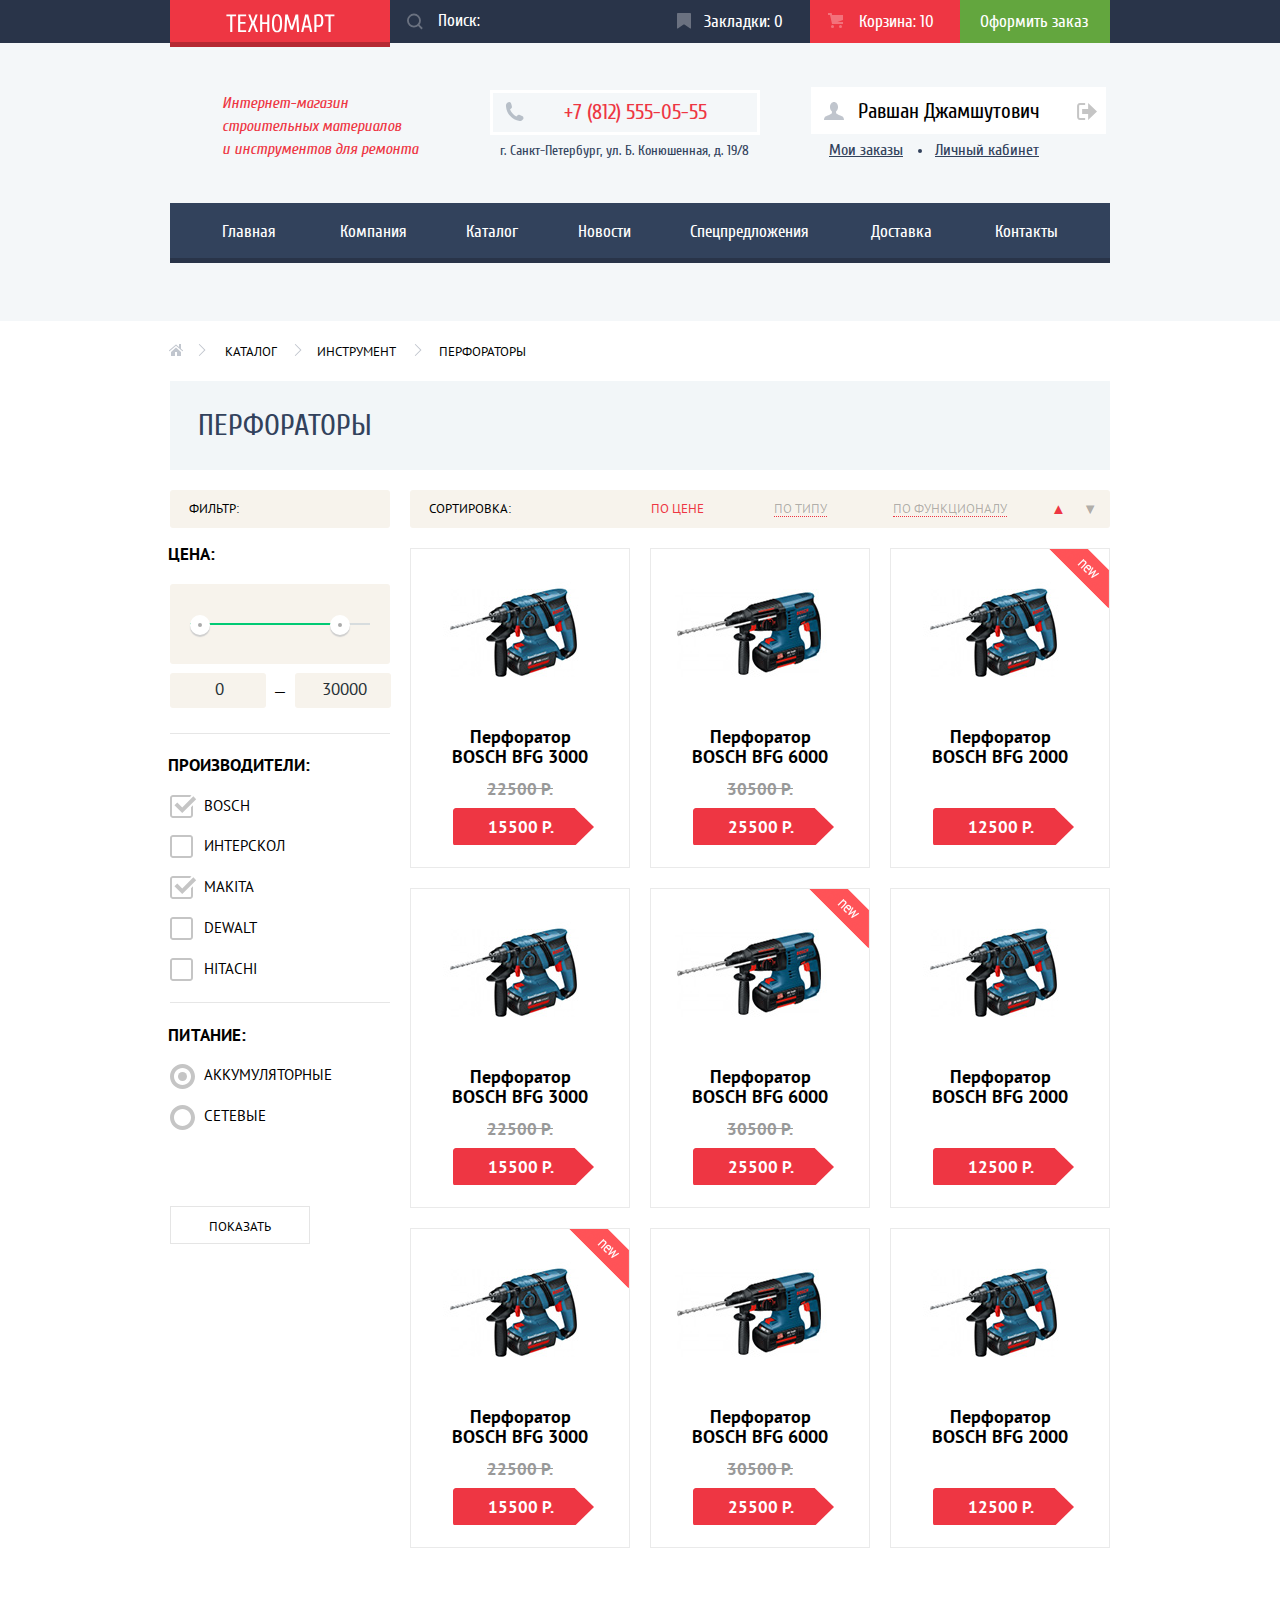
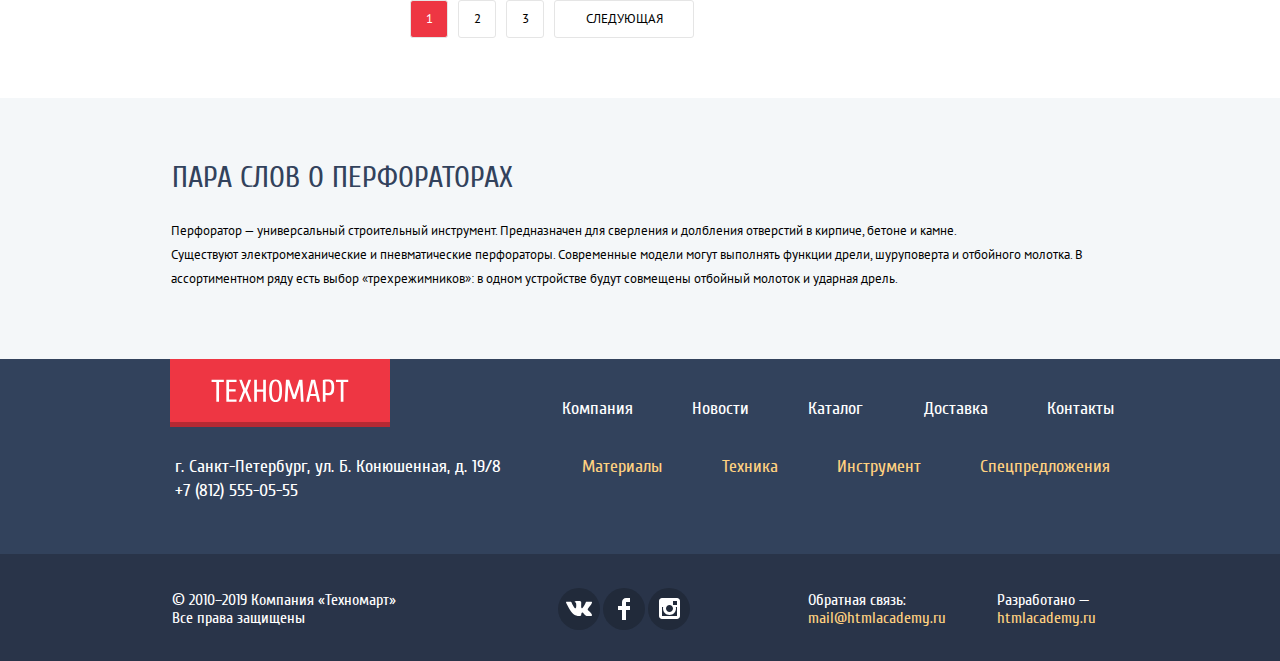
==== commit 2e60cf7d: "Подключены минифицированные css-файлы" ====
--- a/catalog.html
+++ b/catalog.html
@@ -4,7 +4,7 @@
   <meta charset="utf-8">
   <title>HTML Academy: Техномарт</title>
   <link href="css/normalize.min.css" rel="stylesheet">
-  <link href="css/style.css" rel="stylesheet">
+  <link href="css/style.min.css" rel="stylesheet">
 </head>
 <body>
 <header class="page-header">
--- a/css/style.min.css
+++ b/css/style.min.css
@@ -0,0 +1 @@
+@keyframes bounce{0%{transform:translate(-300px,-2000px)}80%{transform:translate(-300px,-100px)}to{transform:translate(-300px,-200px)}}@keyframes bounce-yandex-map{0%{transform:translate(-470px,-2000px)}80%{transform:translate(-470px,-100px)}to{transform:translate(-470px,-200px)}}@font-face{font-family:'PT Sans';font-style:normal;font-weight:400;src:local('PT Sans'),local('PTSans-Regular'),url(../fonts/pt-sans-v11-cyrillic_latin-regular.woff2) format('woff2'),url(../fonts/pt-sans-v11-cyrillic_latin-regular.woff) format('woff')}@font-face{font-family:'PT Sans';font-style:normal;font-weight:700;src:local('PT Sans Bold'),local('PTSans-Bold'),url(../fonts/pt-sans-v11-cyrillic_latin-700.woff2) format('woff2'),url(../fonts/pt-sans-v11-cyrillic_latin-700.woff) format('woff')}@font-face{font-family:'PT Sans';font-style:italic;font-weight:700;src:local('PT Sans Bold Italic'),local('PTSans-BoldItalic'),url(../fonts/pt-sans-v11-cyrillic_latin-700italic.woff2) format('woff2'),url(../fonts/pt-sans-v11-cyrillic_latin-700italic.woff) format('woff')}@font-face{font-family:'PT Sans';font-style:italic;font-weight:400;src:local('PT Sans Italic'),local('PTSans-Italic'),url(../fonts/pt-sans-v11-cyrillic_latin-italic.woff2) format('woff2'),url(../fonts/pt-sans-v11-cyrillic_latin-italic.woff) format('woff')}@font-face{font-family:'Cuprum';font-style:normal;font-weight:400;src:local('Cuprum Regular'),local('Cuprum-Regular'),url(../fonts/cuprum-v11-cyrillic_latin-regular.woff2) format('woff2'),url(../fonts/cuprum-v11-cyrillic_latin-regular.woff) format('woff')}@font-face{font-family:'Cuprum';font-style:normal;font-weight:700;src:local('Cuprum Bold'),local('Cuprum-Bold'),url(../fonts/cuprum-v11-cyrillic_latin-700.woff2) format('woff2'),url(../fonts/cuprum-v11-cyrillic_latin-700.woff) format('woff')}@font-face{font-family:'Cuprum';font-style:italic;font-weight:400;src:local('Cuprum Italic'),local('Cuprum-Italic'),url(../fonts/cuprum-v11-cyrillic_latin-italic.woff2) format('woff2'),url(../fonts/cuprum-v11-cyrillic_latin-italic.woff) format('woff')}@font-face{font-family:'Cuprum';font-style:italic;font-weight:700;src:local('Cuprum Bold Italic'),local('Cuprum-BoldItalic'),url(../fonts/cuprum-v11-cyrillic_latin-700italic.woff2) format('woff2'),url(../fonts/cuprum-v11-cyrillic_latin-700italic.woff) format('woff')}html{box-sizing:border-box}*,::after,::before{box-sizing:inherit}body,header{margin:0;padding:0}body{font-family:"PT Sans",Arial,sans-serif;font-size:13px;line-height:24px;font-weight:400;color:#000;background-color:#fff;min-width:960px}img{max-width:100%;height:auto}a{text-decoration:none}.visually-hidden{position:absolute;width:1px;height:1px;margin:-1px;border:0;padding:0;clip:rect(0 0 0 0);overflow:hidden}.complete-unavailability{display:none}header{background-color:#f4f7f9}.button{font-family:'PT Sans',Arial,sans-serif;background-color:#ee3643;text-decoration:none;color:#000}.button:hover{background-color:#ca2c37}.button:active{background-color:#ba2732}.container{width:940px;margin-left:auto;margin-right:auto}.page-header{margin:0;padding:0;min-height:321px}.page-header__top-section{font-family:'Cuprum',Arial,sans-serif;color:#fff;background-color:#293449;font-size:17px;display:flex}.page-header__top-section__container{display:flex}.page-header__logo-link{width:220px;height:35px;text-align:center;background-color:#ee3643;padding-top:14px;box-shadow:inset 0 -5px 0 0 rgba(0,0,0,.24);margin-bottom:-4px;padding-bottom:33px}.page-header__logo-link:hover{background-color:#ca2c37}.page-header__logo-link:active{background-color:#ba2732}.page-header__search-form{display:flex;flex-grow:1;position:relative}.page-header__search-form-input{color:#fff}.page-header__search-form-input:hover{background-color:#212a3a}.page-header__search-form-input:hover+.page-header__search-form-svg{opacity:1}.page-header__search-form-input:focus{color:#000;background-color:#fff;border:0;outline:0}.page-header__search-form-input:focus+.page-header__search-form-svg{fill:#ee3643;opacity:1}.page-header__search-form-input::placeholder{color:#fff}.page-header__search-form-svg{position:relative;top:13px;right:237px;fill:#fff;opacity:.3}.page-header__search-form-label{padding-top:10px;margin-left:42px}.page-header__search-form-input{background-color:#293449;border:0;width:100%;padding-left:48px;font-family:'Cuprum',Arial,sans-serif;font-size:17px;line-height:1.06}.page-header__search-form-input:focus+.search-svg-element:before{content:url(../img/icon-search-active.svg);position:absolute;margin-top:0;margin-left:-266px;opacity:1;background-color:#fff;padding:14px 14px 5px 17px}.page-header__favorites{padding-left:17px}.page-header__favorites:hover{background-color:#212a3a}.page-header__favorites:active{background-color:#161d29}.page-header__favorites:hover>.page-header__favorites-svg-element-wrap{opacity:1}.page-header__favorites-svg-element-wrap,.page-header__favorites:active>.page-header__favorites-svg-element-wrap{opacity:.3}.page-header__favorites--category{padding-left:17px}.page-header__favorites-svg-element-wrap{padding-top:2px}.page-header__favorites-text-content{margin:0 0 0 13px}.page-header__cart{padding-left:23px}.page-header__cart-svg-element{opacity:.3}.page-header__cart:hover{background-color:#212a3a}.page-header__cart:active{background-color:#161d29}.page-header__cart:hover>.page-header__cart-svg-element{background-color:#212a3a;opacity:1}.page-header__cart:active>.page-header__cart-svg-element{background-color:#161d29;opacity:.3}.page-header__cart--filled,.page-header__cart--filled:hover>.page-header__cart-svg-element{background-color:#ee3643}.page-header__cart--filled>.page-header__cart-svg-element{opacity:1}.page-header__cart--filled:active>.page-header__cart-svg-element{background-color:#ee3643;opacity:1}.page-header__cart--filled:hover{background-color:#ee3643}.page-header__cart-svg-element{position:absolute;margin:3px 0 0 -5px}.page-header__cart-text-content{margin:0 0 0 26px}.page-header__create-order{background-color:#63a63e;text-align:center;padding-top:10px;padding-right:21px;padding-left:20px}.page-header__create-order:hover{background-color:#5fbb2d}.page-header__create-order:active{background-color:#518534}.page-header__link{font-family:'Cuprum',Arial,sans-serif;color:#fff;display:flex;padding-top:10px;flex:0 0 150px;max-width:150px}.page-header__middle-section{font-family:'Cuprum',Arial,sans-serif;margin-top:46px}.page-header__middle-section__container{display:flex}.page-header__tagline{font-family:'Cuprum',Arial,sans-serif;font-size:16px;font-weight:400;font-style:italic;line-height:1.44;color:#ee3643;margin:3px 0 0 52px;flex:0 0 200px}.page-header__address-top,.page-header__phone{font-family:'Cuprum',Arial,sans-serif;font-weight:400;font-style:normal;display:flex}.page-header__phone{color:#ee3643;font-size:21px;line-height:1;border:#fff solid 3px;margin-left:22px;margin-top:1px;padding:9px 50px 9px 12px}.page-header__address-top{font-size:14px;line-height:1.71;text-align:center;color:#32425c;margin-left:46px;margin-top:0;flex-wrap:wrap;align-items:flex-start;flex:0 0 300px}.page-header__phone-text-content{margin:0 0 0 40px}.page-header__address{margin-top:4px;margin-left:32px}.user-menu-item{list-style-type:none}.page-header__enter-svg-element{margin-top:2px;margin-left:-1px;margin-right:13px;color:#c5c5c5}.page-header__user-menu{display:flex;flex-wrap:wrap;margin:0;align-items:flex-start}.page-header__user-menu-item-link-enter,.page-header__user-menu-item-link-registration{font-family:'Cuprum',Arial,sans-serif;font-size:21px;font-weight:400;font-style:normal;line-height:1;color:#000;list-style-type:none;background-color:#fff;margin-top:0}.page-header__user-menu-item-link-enter{padding:12px 26px 10px 15px;margin-left:21px;display:flex}.page-header__user-menu-item-link-enter:hover:before{content:url(../img/icon-login.svg);margin:2px 13px 0 -1px}.page-header__user-menu-item-link-enter:active:before,.page-header__user-menu-item-link-enter:before{content:url(../img/icon-login-rest.svg);margin:2px 13px 0 -1px}.page-header__user-menu-item-link-enter:hover{color:#ee3643}.page-header__user-menu-item-link-enter:active{color:#c5c5c5}.page-header__user-menu-item-link-registration{padding:13px 25px 11px 24px;margin-left:10px;margin-right:-3px;display:inline-block;vertical-align:top}.page-header__user-menu-item-link-registration:hover{color:#ee3643}.page-header__user-menu-item-link-registration:active{color:#c5c5c5}.main-menu{font-family:'Cuprum',Arial,sans-serif;color:#fff;background-color:#32425c;font-size:17px;min-width:940px;display:flex;height:60px;margin-top:17px;box-shadow:inset 0 -5px 0 0 #293449}.main-menu--catalog{margin-top:16px}.main-menu-item{list-style-type:none}.main-menu-item-link{display:inline-block;vertical-align:top;font-family:'Cuprum',Arial,sans-serif;color:#fff;background-color:#32425c;font-size:17px;width:100%;height:100%;padding-top:17px;box-shadow:inset 0 -5px 0 0 #293449}.main-menu-item-link:hover{background-color:#293449;box-shadow:none}.main-menu-item-link:active{background-color:#1d2739;color:rgba(255,255,255,.5)}.main-menu-item-link-main{padding:17px 15px 0 12px}.main-menu-item-link-company{padding:17px 49px 0}.main-menu-item-link-catalog{padding:17px 10px 0}.main-menu-item-link-news{padding:17px 50px 0}.main-menu-item-link-offers{padding:17px 9px 0}.main-menu-item-link-delivery{padding:17px 53px 0}.main-menu-item-link-contacts{padding:17px 10px 0}.page-header__nav-top_container{display:flex;padding-top:9px}.page-footer{min-height:300px}.page-footer__logo{display:block;width:220px;height:35px;text-align:center;background-color:#ee3643;padding-top:20px;box-shadow:inset 0 -5px 0 0 rgba(0,0,0,.24);padding-bottom:48px}.page-footer__main-menu,.page-footer__main-menu-item-div{font-family:'Cuprum',Arial,sans-serif;color:#fff;background-color:#32425c;font-size:18px}.page-footer__main-menu{display:flex;height:60px;margin-left:100px;margin-top:4px}.page-footer__main-menu-item-div{width:100%;height:91%;padding-top:17px}.page-footer__main-menu-item-div-company{padding-left:32px}.page-footer__main-menu-item-div-catalog,.page-footer__main-menu-item-div-news{padding-left:59px}.page-footer__main-menu-item-div-delivery{padding-left:61px}.page-footer__main-menu-item-div-contacts{padding-left:59px}.page-footer__top-section{background-color:#32425c;height:93px}.page-footer__top-section__container{display:flex}.footer-main-menu-item{list-style-type:none}.footer-main-menu-link{display:inline-block;vertical-align:top;font-family:'Cuprum',Arial,sans-serif;color:#fff;background-color:#32425c;font-size:17px;width:100%;height:100%;padding-top:17px}.footer-main-menu-link:hover{text-decoration:underline}.footer-main-menu-link:active{opacity:.5;text-decoration:none}.page-footer__middle-section{background-color:#32425c;padding-bottom:51px}.page-footer__middle-section__container{display:flex}.page-footer__address{display:flex;flex-wrap:wrap;width:340px;padding-top:3px;padding-left:5px}.page-footer__address-item{font-family:'Cuprum',Arial,sans-serif;font-size:18px;color:#fff;font-weight:400;font-style:normal;line-height:1.33;margin:0}.page-footer__phone{color:#fff}.page-footer__category-menu{display:flex;list-style-type:none;margin:0;padding-top:3px}.category-menu-item-link{font-family:'Cuprum',Arial,sans-serif;font-size:18px;font-weight:400;font-style:normal;line-height:1.33;color:#ffd180;opacity:1}.category-menu-item-link:hover{text-decoration:underline}.category-menu-item-link:active{opacity:.5;text-decoration:none}.category-menu-item-materials{padding-top:3px;padding-left:36px}.category-menu-item-technics{padding-top:3px;padding-left:60px}.category-menu-item-spec-offers,.category-menu-item-tools{padding-top:3px;padding-left:59px}.page-footer__bottom-section{background-color:#293449;height:107px}.page-footer__bottom-section__container{display:flex;align-items:center}.page-footer__copyright-section{font-family:'Cuprum',Arial,sans-serif;font-size:16px;font-weight:400;font-style:normal;line-height:1.13;color:#fff;margin-top:21px;margin-left:2px;max-width:240px;margin-right:42px}.page-footer__copyright{display:flex;margin-top:21px;padding-right:14px;padding-left:14px}.page-footer__social-networks{margin-left:auto;margin-right:auto;margin-top:21px}.page-footer__soc-network-list{display:flex;flex-wrap:wrap;list-style-type:none;padding:0}.soc-link:hover{background-color:#ee3643}.soc-network-list-item-facebook,.soc-network-list-item-instagram{margin-left:3px}.page-footer__soc-network-list-item-wrap{background-color:#212a3a;width:42px;height:42px;border-radius:100px;display:flex;align-items:center}.soc-network-list-item-vk-img{margin:auto}.page-footer__developer-par,.page-footer__feedback-par{font-family:'Cuprum',Arial,sans-serif;font-size:16px;font-weight:400;font-style:normal;line-height:1.13;color:#fff;margin:0;max-width:150px}.page-footer__developer-par{margin:0 0 0 51px}.page-footer__developer-link,.page-footer__feedback-link{display:block;color:#ffd180}.page-footer__feedback-link:hover{text-decoration:underline}.page-footer__feedback-link:active{color:#ee3643;text-decoration:none}.page-footer__developer-link:hover{text-decoration:underline}.page-footer__developer-link:active{color:#ee3643;text-decoration:none}.page-footer__feedback{margin-top:21px;margin-left:119px}.page-footer__developer{margin-top:21px;margin-left:52px}.page-main{margin-top:59px}.page-main-offers__container,.page-main__offer{display:flex;flex-wrap:wrap}.page-main__offer{color:#fff;background-color:#ffbf47;width:300px;height:123px;align-items:flex-start;padding-right:50px}.page-main__offer-heading,.page-main__offer-link{font-family:'Cuprum',Arial,sans-serif;font-style:normal;color:#fff}.page-main__offer-heading{font-size:24px;font-weight:700;line-height:1.25;margin:21px 0 0 23px;padding-right:50px}.page-main__offer-link{font-size:14px;font-weight:400;line-height:1.29;text-transform:uppercase;min-width:135px;min-height:38px;margin-left:25px;margin-top:-10px;padding-top:11px;background-color:rgba(0,0,0,.1);border-radius:3px;text-align:center}.page-main__offer-link-text{margin:auto}.page-main__offer-link:hover{background-color:rgba(0,0,0,.2)}.page-main__offer-link:active{background-color:rgba(0,0,0,.3)}.page-main-container__offers__offer--materials{background:url(../img/materials.png) 213px 31px no-repeat,url(../img/new-flag.png) 240px 0 no-repeat;background-color:#ffbf47}.page-main-container__offers__offer--tools{background:url(../img/tools.png) no-repeat;background-position:196px;background-color:#3bbce3;margin-left:20px}.page-main-container__offers__offer--technics{background:url(../img/technics.png) no-repeat;background-position:190px;background-color:#dc91d8;margin-left:20px}.page-main-container__offers__offer--discounts{background:url(../img/discounts.png) no-repeat;background-position:196px;background-color:#8ed78f;margin-left:20px;margin-top:20px}.page-main-container__offers__offer--delivery{background:url(../img/delivery.png) no-repeat;background-position:190px;background-color:#ffc047;margin-left:20px;margin-top:20px}.flex-offers-wrap{order:1}.page-main-slider{background:#000 url(../img/drills.png) no-repeat;height:266px;width:620px;color:#fff;margin-top:20px;display:flex;align-items:flex-start;flex-wrap:wrap}.page-main-slider__slide{height:100%;width:100%}.page-main-slider__drills-heading{text-transform:uppercase;font-family:'Cuprum',Arial,sans-serif;font-size:36px;font-weight:700;line-height:1;display:block;margin:0;padding-top:23px;padding-left:24px}.page-main-slider__drills-par{font-family:'Cuprum',Arial,sans-serif;font-size:18px;line-height:1.33;color:#fff;display:block;margin:0;padding-top:2px;padding-left:25px}.page-main-slider__open-catalog-button{display:block;font-family:'Cuprum',Arial,sans-serif;font-size:14px;font-weight:400;font-style:normal;line-height:1.29;color:#fff;text-transform:uppercase;padding:11px 45px 9px 50px;border-radius:3px;width:197px;position:relative;top:122px;left:25px}.page-main-slider__left-arrow-button,.page-main-slider__right-arrow-button{padding:0;border:0;font:inherit;color:inherit;background-color:transparent;position:relative;bottom:152px;left:26px;cursor:pointer}.page-main-slider__right-arrow-button{left:557px}.first-slide:checked~.page-main-slider{background:#000 url(../img/drills.png) no-repeat}.second-slide:checked~.page-main-slider{background:#000 url(../img/perforators.png) no-repeat}.first-slide:checked~.page-main-slider>.catalog-slide-1{display:block}.first-slide:checked~.page-main-slider>.catalog-slide-2,.second-slide:checked~.page-main-slider>.catalog-slide-1{display:none}.product-1:checked~.services__list--detail .slide1,.product-2:checked~.services__list--detail .slide2,.product-3:checked~.services__list--detail .slide3,.second-slide:checked~.page-main-slider>.catalog-slide-2{display:block}.slider-radio-button-label{position:absolute;display:block;cursor:pointer;user-select:none}.page-main-slider__first-slide-radio-label{position:relative;top:361px;right:646px}.page-main-slider__second-slide-radio-label{position:relative;top:361px;right:626px}.slider-radio-button:focus+.slider-radio-button-label,.slider-radio-button:hover+.slider-radio-button-label{color:#663d15}.slider-radio-button+.slider-radio-button-label::before{content:"";position:absolute;top:2px;left:1px;width:10px;height:10px;border-radius:50%;background-color:#fff}.slider-radio-button:checked+.slider-radio-button-label::after{content:"";position:absolute;top:4px;left:3px;width:12px;height:12px;background-image:url(../img/slider-radiobutton.svg);background-repeat:no-repeat;background-position:0 0}.page-main-slider .feature{font-family:'Cuprum',Arial,sans-serif;font-size:18px;font-weight:400;font-style:normal;line-height:1.33;color:#fff;text-transform:none}.page-main__popular-products__header{background-color:#f9f5f0;height:89px;margin-top:53px;display:flex;align-items:flex-start}.page-main__heading,.page-main__heading-block-button{font-family:'Cuprum',Arial,sans-serif;font-weight:400;font-style:normal;text-transform:uppercase}.page-main__heading{font-size:30px;line-height:1;color:#32425c;margin:29px 0 0 28px}.page-main__heading-block-button{display:block;font-size:14px;line-height:1.29;color:#fff;padding:11px 55px 9px;border-radius:3px;margin-top:25px;margin-left:372px}.page-main__popular-products__main{padding:0;display:flex;flex-wrap:wrap;margin-left:-10px;margin-right:-10px;margin-top:1px;list-style:none}.page-main__popular-products__card{width:220px;margin-left:10px;margin-right:10px;margin-top:20px;border:solid 1px #eaeaea;display:flex;flex-direction:column;position:relative;padding-bottom:5px}.page-main__popular-products__card--new:before{content:url(../img/new-flag.png);top:0;right:0;position:absolute;z-index:10}.page-main__popular-products__card:hover{box-shadow:0 10px 25px 0 rgba(41,52,73,.5)}.popular-products__product-img{order:-1}.card-wrapper{position:absolute;top:0;right:0;left:0;padding:43px 41px 20px;background-color:#fff;opacity:0}.page-main__popular-products__card:hover .card-wrapper{opacity:1;z-index:1}.page-main__popular-products__card:focus-within .card-wrapper{opacity:1;z-index:1}.popular-products__product-add-to-cart:focus,.popular-products__product-add-to-cart:focus+.popular-products__product-add-to-favorites,.popular-products__product-add-to-favorites:focus{opacity:1}.popular-products__product-add-to-cart:focus~.popular-products__product-img,.popular-products__product-add-to-favorites:focus~.popular-products__product-img{opacity:0}.page-main__popular-products__card:hover .popular-products__product-add-to-cart,.page-main__popular-products__card:hover .popular-products__product-add-to-favorites{display:block}.popular-products__product-heading{font-size:18px;font-weight:700;font-style:normal;width:157px;text-align:center;line-height:1.11;color:#000;margin:8px auto 0}.popular-products__product-price{display:block;font-size:17px;font-weight:700;font-style:normal;line-height:1.06;color:#fff;background:url(../img/item-button.svg) no-repeat,linear-gradient(to right,transparent 20px,red 20px,red 100px,transparent 100px);min-height:37px;min-width:141px;padding:10px 5px 5px 35px;margin-top:10px;margin-left:42px}.popular-products__product-old-price{text-decoration:line-through;font-size:17px;font-weight:700;font-style:normal;font-stretch:normal;line-height:1.06;letter-spacing:normal;text-align:center;color:#999;margin:13px auto 0;min-width:64px;min-height:18px}.popular-products__product-add-to-cart{font-family:'Cuprum',Arial,sans-serif;font-size:14px;line-height:1.29;text-align:center;color:#fff;text-transform:uppercase;background-color:#63a63e;padding:12px 45px 6px 49px;border-radius:3px;border-bottom:3px solid #367315;display:block}.popular-products__product-add-to-cart-svg{opacity:.3;position:absolute;margin-left:-35px}.popular-products__product-add-to-cart:hover{background-color:#5fbb2d}.popular-products__product-add-to-cart:active{background-color:#518534}.popular-products__product-add-to-cart:hover .popular-products__product-add-to-cart-svg,.user-menu__user-link:hover .user-menu__user-link-svg{opacity:1}.popular-products__product-add-to-favorites{font-family:'Cuprum',Arial,sans-serif;font-size:14px;line-height:1.29;text-align:center;color:#32425c;text-transform:uppercase;padding:8px 29px 6px 33px;border:3px solid #63a63e;border-radius:3px;margin-top:8px;display:block}.popular-products__product-add-to-favorites:hover{border:3px solid #32425c}.popular-products__product-add-to-favorites:active{opacity:.3}.page-main__popular-manufacturers{margin-top:21px}.page-main__popular-manufacturers__header{background-color:#f9f5f0;height:89px;display:flex;align-items:flex-start}.page-main__popular-manufacturers__main{padding:0;display:flex;flex-wrap:wrap;margin-top:18px;margin-left:-10px;margin-right:-10px}.page-main__popular-manufacturers__card{height:145px;width:220px;margin-left:10px;margin-right:10px;margin-bottom:20px;border:solid 1px #eaeaea;display:flex}.page-main__popular-manufacturers__card:hover{box-shadow:0 10px 25px 0 rgba(41,52,73,.5)}.page-main__popular-manufacturers__card:active,.user-menu__user-link:active .user-menu__user-link-svg{opacity:.3}.page-main__popular-manufacturers__card-link{display:flex;width:100%;align-items:center}.page-main__popular-manufacturers__img{margin:auto}.page-main__heading-manufacturers-button{padding:10px 69px;margin-top:24px;margin-left:269px}.page-main__popular-manufacturers__card{list-style-type:none}.page-main__services{background-color:#f4f7f9;margin-top:66px;min-height:522px}.services__container{min-height:522px;padding-top:65px}.services__list--detail{width:627px}.services__heading{font-family:'Cuprum',Arial,sans-serif;font-size:30px;font-weight:400;font-style:normal;line-height:1;color:#000;text-transform:uppercase;margin:0}.services__par{font-size:13px;line-height:1.85;color:#000;margin:26px 0 0;max-width:400px}.services__list--short{display:inline-block;vertical-align:top;list-style-type:none;padding:69px 0 0;margin:0;min-height:279px;position:relative}.services__link-item{min-width:240px;background-color:#32425c}.services__list--short:after{position:absolute;content:url(../img/shadow.png);z-index:1;height:279px;width:10px;top:31px;left:230px}.services__list--detail{display:inline-block;vertical-align:top;margin:0;padding:0}.service__heading,.service__par{font-weight:400;font-style:normal}.service__heading{font-family:'Cuprum',Arial,sans-serif;font-size:36px;line-height:1;color:#32425c;text-transform:uppercase;margin:67px 0 25px 78px}.service__par{font-size:13px;line-height:1.85;color:#000;margin:0 0 0 77px;z-index:0;max-width:380px}.credit__link{display:inline-block;vertical-align:top;font-family:'Cuprum',Arial,sans-serif;font-size:14px;line-height:1.29;letter-spacing:normal;text-transform:uppercase;color:#fff;border-radius:3px;padding:11px 44px 9px 45px;margin:26px 0 0 77px}.delivery-item:after{content:url(../img/delivery-service.png);position:absolute;top:25px;left:228px;z-index:-1}.credit-item:after,.guarantee-item:after{content:url(../img/guarantee.png);position:absolute;top:3px;left:316px;z-index:-1}.credit-item:after{content:url(../img/credit.png);top:1px;left:243px}.service__link,.services__link{font-family:'Cuprum',Arial,sans-serif;font-size:21px;font-weight:700;font-style:normal;line-height:1.43}.services__link{color:#fff;display:block;padding:14px 0 16px 23px;cursor:pointer;border-top:1px solid #3e4f69;border-bottom:1px solid #273348}.services__link:hover{background-color:#293449}.services__link:active{color:#32425c;background-color:#fff;border-top:1px solid #fff;border-bottom:1px solid #fff}.service__link{color:#32425c}.slider-controls label{display:block;cursor:pointer}.service-item{z-index:0;display:none;position:relative}.product-1:checked~.services__list--short .services__link[for=product-1],.product-2:checked~.services__list--short .services__link[for=product-2],.product-3:checked~.services__list--short .services__link[for=product-3]{background-color:#fff;color:#32425c;border:0}.about-company__container{display:flex}.page-main__about-company{display:flex;min-height:536px}.about-company__company-info{flex:0 0 520px}.about-company__contacts{flex:0 0 300px;margin-left:120px}.company-info__heading,.company-info__par{font-weight:400;font-style:normal;color:#000}.company-info__heading{font-family:'Cuprum',Arial,sans-serif;font-size:30px;line-height:1;text-transform:uppercase;margin:79px 0 0 1px}.company-info__par{font-size:13px;line-height:1.85;margin:25px 0 0 1px}.company-info__par--second{max-width:400px}.company-info__menu-list{list-style-type:none;margin:21px 0 0;padding:0}.company-info__button-more-info,.company-info__list-item{font-family:'Cuprum',Arial,sans-serif;font-size:18px;font-weight:400;font-style:normal;line-height:1.11;color:#000;margin:0 0 21px}.company-info__list-item::before{content:'';display:inline-block;vertical-align:top;height:2px;width:25px;background-image:url(../img/list-bullet.png);margin:9px 12px 4px 0}.company-info__button-more-info{display:inline-block;vertical-align:top;font-size:14px;line-height:1.29;text-align:center;color:#fff;text-transform:uppercase;background-color:#ee3643;border-radius:3px;padding:11px 40px 9px 41px;margin:16px 0 0}.contacts__heading,.contacts__par{font-weight:400;font-style:normal;color:#000}.contacts__heading{font-family:'Cuprum',Arial,sans-serif;font-size:30px;line-height:1;text-transform:uppercase;margin:79px 0 0}.contacts__par{font-size:13px;line-height:1.85;margin:26px 0 0;max-width:200px}.contacts__feedback-button,.contacts__yandex-map{display:block;margin:32px 0 0;cursor:pointer}.contacts__feedback-button{display:inline-block;vertical-align:top;font-family:'Cuprum',Arial,sans-serif;font-size:14px;font-weight:400;font-style:normal;line-height:1.29;text-align:center;color:#fff;text-transform:uppercase;border-radius:3px;padding:10px 59px 9px 64px}.page-header__user-menu{list-style-type:none}.user-menu__user-item{margin-top:12px}.user-menu__user-link{font-family:'Cuprum',Arial,sans-serif;font-size:21px;line-height:1;padding:12px 21px 11px 47px;background-color:#fff;margin-left:3px;color:#000}.user-menu__user-link:hover{color:#ee3643}.user-menu__user-link:active{color:#000;opacity:.3}.user-menu__user-link-svg{position:absolute;margin:1px 0 0 -34px;opacity:.3}.user-menu__logout-link{display:inline-block;vertical-align:top;padding:16px 9px 6px 15px;background-color:#fff;margin:-2px 0 0}.user-menu__logout-link:hover:after{content:url(../img/icon-logout.svg)}.user-menu__logout-link:active:after,.user-menu__logout-link:after{content:url(../img/icon-logout-rest.svg)}.user-menu__my-orders-link,.user-menu__personal-area-link{width:75px;height:14px;font-family:'Cuprum',Arial,sans-serif;font-size:16px;font-weight:400;font-style:normal;font-stretch:normal;line-height:1.13;letter-spacing:normal;text-align:left;color:#32425c;text-decoration:underline}.user-menu__my-orders-link:hover{color:#ee3643}.user-menu__my-orders-link:active{color:rgba(50,66,92,.3)}.user-menu__personal-area-link:hover{color:#ee3643}.user-menu__personal-area-link:active{color:rgba(50,66,92,.3)}.user-menu__personal-area-link-svg{position:relative;top:9px;right:2px}.user-menu__item-my-orders{margin-left:21px;margin-top:-8px}.user-menu__item-personal-area{margin-left:17px;margin-top:-8px}.catalog-main__breadcrumb{display:flex;margin:22px 0 0;padding:0}.breadcrumb__breadcrumb-item{font-size:13px;font-weight:400;font-style:normal;line-height:1.38;color:#000;text-transform:uppercase;list-style-type:none}.breadcrumb__breadcrumb-item-home{margin-left:-2px;margin-right:2px}.breadcrumb__breadcrumb-link{display:inline-block;vertical-align:top;color:#000;list-style-type:none}.breadcrumb-link-catalog{margin-left:13px}.breadcrumb-link-catalog-svg{margin-right:19px}.breadcrumb-link-tools{margin-left:17px}.breadcrumb-link-tools-svg{margin-right:15px}.breadcrumb__breadcrumb-item-perforators{margin-left:18px}.breadcrumb-item-perforators-svg{margin-right:17px}.catalog-main__header-block-perforators{margin-top:20px}.catalog-main__heading-perforators{margin:29px 0 0 28px;font-family:'Cuprum',Arial,sans-serif;font-size:30px;font-weight:400;font-style:normal;line-height:1;color:#32425c;text-transform:uppercase;background-color:#f2f6f8}.catalog-main__header-perforators-container{height:89px;background-color:#f2f6f8;padding-top:1px}.catalog-main__main-catalog{display:flex}.main-catalog__heading-filter{width:220px;height:38px;font-family:'PT Sans',Arial,sans-serif;font-size:13px;font-weight:400;font-style:normal;font-stretch:normal;line-height:1.38;letter-spacing:normal;text-align:left;color:#000;background-color:#f7f3ec;margin:20px 0 5px;padding:10px 0 0 19px;border-radius:3px;text-transform:uppercase}.category-selection,.main-catalog__heading-filter{display:inline-block;vertical-align:top}.range-filter{box-sizing:content-box;width:220px;margin-top:14px;margin-left:2px}.filter-item,.range-filter-fieldset{border:0;margin:7px 0 0 -2px;padding:0}.filter-item{margin:0}.filter-item legend{font-size:18px;line-height:24px;text-transform:uppercase;font-weight:700}.range-controls{position:relative;height:41px;margin-bottom:9px;padding-top:39px;padding-right:20px;padding-left:20px;background-color:#f7f3ec;border-radius:3px}.range-controls .scale{height:2px;background:#d7dcde}.range-controls .bar{width:70%;height:2px;background:#00ca74}.range-controls .toggle{position:absolute;top:31px;left:0;width:4px;height:4px;padding:0;border:8px solid #fff;background-color:#ababab;box-shadow:0 2px 1px 0 #cfcfcf;border-radius:50%;cursor:pointer}.range-controls .toggle-min{left:20px}.range-controls .toggle-max{left:160px}.price-controls{font-size:0}.price-controls label,.price-dash{display:inline-block;vertical-align:top}.price-controls label{width:95px;font-size:16px;text-transform:uppercase}.price-controls input{width:60px;padding:7px 17px 9px 19px;margin-left:0;font-family:'PT Sans',Arial,sans-serif;font-size:17px;text-align:center;color:#283136;border:0;border-radius:3px;background:#f7f3ec}.price-dash{font-size:17px;margin:7px 8px 0}.max-price{text-align:right}.main-catalog__heading-sort,.products__sort{font-family:'PT Sans',Arial,sans-serif;font-size:13px;font-weight:400;font-style:normal;font-stretch:normal;letter-spacing:normal;text-align:left;color:#000;text-transform:uppercase}.products__sort{height:38px;line-height:1;display:flex;background-color:#f7f3ec;margin:20px 0 0 20px;padding-top:10px;border-radius:3px;align-items:start}.main-catalog__heading-sort{line-height:1.38;margin:0 0 0 19px}.sort-by-price,.sort-by-type{margin-left:140px;margin-top:2px}.sort-by-type{margin-left:70px}.sort-by-functional{margin-left:66px;margin-top:2px}.products__products-list{margin:0 -10px 0 10px;padding:0;display:flex;flex-wrap:wrap}.sort-button{font-family:'PT Sans',Arial,sans-serif;font-size:13px;font-weight:400;font-style:normal;font-stretch:normal;line-height:1;letter-spacing:normal;text-align:left;color:#000;align-items:start;background-color:transparent;border:0;padding:0 0 1px;text-transform:uppercase;cursor:pointer;border-bottom:1px dotted #ee3643;color:rgba(0,0,0,.3);max-height:15px}.sort-button:hover{color:#000;border-bottom:1px solid #ee3643}.sort-button--active{color:#ee3643;border-bottom:none}.sorter-radio-button:focus+.sorter-radio-button-label,.sorter-radio-button:hover+.sorter-radio-button-label{color:#663d15;text-decoration-line:underline;text-decoration-style:solid;text-decoration-color:#ee3643;opacity:1}.sorter-radio-button:checked+.sorter-radio-button-label{color:#ee3643;text-decoration:none}.sort-by-ascending{margin-left:44px;margin-top:1px;font-size:15px;border:0}.sort-by-ascending:hover{border:0}.sort-by-descending,.sort-by-descending:hover{margin-left:17px;margin-top:1px;font-size:15px;border:0}.up-down-sorter-radio-button-label{cursor:pointer;color:#c5c5c5}.up-down-sorter-radio-button:focus+.up-down-sorter-radio-button-label,.up-down-sorter-radio-button:hover+.up-down-sorter-radio-button-label{color:#663d15;opacity:1}.up-down-sorter-radio-button:checked+.up-down-sorter-radio-button-label{color:#ee3643}.catalog-main__products{flex:0 0 720px}.divider-1,.divider-2{margin-top:25px;width:220px;height:1px;background-color:#e6e6e6}.divider-2{margin-top:13px}.catalog-main__producer{border:0;margin-top:17px;margin-left:-13px}.power-heading{font-family:'PT Sans',Arial,sans-serif;font-size:17px;font-weight:700;font-stretch:normal;font-style:normal;line-height:1.76;letter-spacing:.17px;text-align:left;color:#000}.catalog-main__power{border:0;margin-left:-13px;margin-top:18px}.category-selection,.category-selection legend{font-style:normal;color:#000;text-transform:uppercase}.category-selection{flex:0 0 220px;font-size:15px;font-weight:400;line-height:1.33}.category-selection legend{font-size:17px;font-weight:700;line-height:1.76}.show-products{display:inline-block;vertical-align:top;font-size:13px;line-height:1.38;text-align:center;color:#000;text-transform:uppercase;width:140px;height:38px;border:solid 1px #e5e5e5;background-color:#fff;padding:4px 0 0;cursor:pointer;margin-top:71px}.pagination-link:focus,.pagination-link:hover,.show-products:focus,.show-products:hover{border:solid 1px #bdc6ca}.show-products:focus:active{border:solid 1px #ee3643}.pagination li{font-size:13px;font-weight:400;font-style:normal;line-height:1.38;text-align:center;color:#000;list-style-type:none}.card{height:318px;width:220px}.manufacturers-checkbox-label{display:block;margin:9px 0 21px 36px}.last-checkbox-label{margin-bottom:0}.manufacturers-checkbox-input+.manufacturers-checkbox-label:before{content:url(../img/checkbox-off-rest.svg);position:absolute;margin:-1px 0 0 -34px}.manufacturers-checkbox-input:checked+.manufacturers-checkbox-label:before{content:url(../img/checkbox-on-rest.svg)}.manufacturers-checkbox-input:focus+.manufacturers-checkbox-label:before,.manufacturers-checkbox-input:hover+.manufacturers-checkbox-label:before{content:url(../img/checkbox-off-focus.svg)}.manufacturers-checkbox-input:checked:focus+.manufacturers-checkbox-label:before,.manufacturers-checkbox-input:checked:hover+.manufacturers-checkbox-label:before{content:url(../img/checkbox-on-focus.svg)}.manufacturers-checkbox-input:disabled+.manufacturers-checkbox-label:before{content:url(../img/checkbox-off-disabled.svg)}.manufacturers-checkbox-input:disabled+.manufacturers-checkbox-label,.power-radiobutton-input:disabled+.power-radiobutton-label{color:rgba(0,0,0,.4)}.manufacturers-checkbox-input:checked:disabled+.manufacturers-checkbox-label:before{content:url(../img/checkbox-on-disabled.svg)}.power-radiobutton-label{display:block;margin:9px 0 21px 36px}.last-radiobutton-label{margin-bottom:0}.power-radiobutton-input+.power-radiobutton-label:before{content:url(../img/radio-off-rest.svg);position:absolute;margin:-1px 0 0 -34px}.power-radiobutton-input:checked+.power-radiobutton-label:before{content:url(../img/radio-on-rest.svg)}.power-radiobutton-input:focus+.power-radiobutton-label:before,.power-radiobutton-input:hover+.power-radiobutton-label:before{content:url(../img/radio-off-focus.svg)}.power-radiobutton-input:checked:focus+.power-radiobutton-label:before,.power-radiobutton-input:checked:hover+.power-radiobutton-label:before{content:url(../img/radio-on-focus.svg)}.power-radiobutton-input:disabled+.power-radiobutton-label:before{content:url(../img/radio-off-disabled.svg)}.power-radiobutton-input:checked:disabled+.power-radiobutton-label:before{content:url(../img/radio-on-disabled.svg)}.pagination{display:flex;flex-wrap:wrap;list-style-type:none;padding:0;margin:47px 0 0 20px;max-width:720px}.pagination-link{display:inline-block;vertical-align:top;width:38px;height:38px;font-size:13px;line-height:1.38;text-align:center;color:#000;border:solid 1px #e5e5e5;background-color:#fff;padding:9px 0 0;margin-right:10px;margin-top:5px;border-radius:3px}.pagination-link:active{border:solid 1px #ee3643}.pagination-link--active{color:#fff;background-color:#ee3643}.pagination-link-next{width:140px;height:38px;text-transform:uppercase}.a-few-words-about-perforators{background-color:#f4f7f9;margin-top:60px;padding-top:1px;padding-bottom:68px}.a-few-words-about-perforators-heading{font-family:'Cuprum',Arial,sans-serif;font-size:30px;font-weight:400;font-style:normal;line-height:1;color:#32425c;text-transform:uppercase;margin:64px 0 0 2px}.a-few-words-about-perforators-par{font-size:13px;line-height:1.85;color:#000;margin:26px 0 0 1px}.modal{position:fixed;color:#000;background-color:#fff;background-position:0 0;background-repeat:repeat;box-shadow:0 30px 50px rgba(0,0,0,.7);z-index:2;animation-name:bounce;animation-duration:.6s;top:50%;left:50%}.modal-top-section{padding:44px 80px 0}.modal-feedback{width:620px;min-height:430px;border-top:7px solid #ee3643;transform:translate(-300px,-200px)}.modal-close{position:absolute;top:9px;right:9px;width:22px;height:22px;background-color:transparent;border:0;cursor:pointer}.modal-close::after,.modal-close::before{content:"";position:absolute;top:9px;left:-2px;width:27px;height:4px;background-color:#ee3643}.modal-close::before{transform:rotate(45deg)}.modal-close::after{transform:rotate(-45deg)}.field-label{width:79px;height:13px;font-family:'Cuprum',Arial,sans-serif;font-size:18px;line-height:1;margin-left:1px}.field-input{font-family:'PT Sans',Arial,sans-serif;font-size:13px;line-height:1.38;margin:5px 0 0;padding:6px 0 9px 13px;border:2px solid #dee3e4;border-radius:3px;color:#000;outline:0}.field-input:focus{border:2px solid #ee3643}.email-field-input,.name-field-input{padding-right:51px}.message-field-input{padding:8px 291px 86px 13px}.send-message{border:0;font-family:'Cuprum',Arial,sans-serif;font-size:14px;line-height:1.29;color:#fff;text-transform:uppercase;padding:11px 199px 9px;border-radius:4px}.email-field-div,.name-field-div{display:inline-block;vertical-align:top;width:215px}.name-field-div{margin:2px 0 0}.email-field-div{margin-left:21px}.message-content-field-div{margin:20px 0 0}.modal-feedback-form{height:100%}.send-message-button-div{background-color:#f4f4f4;height:112px;margin-top:37px;padding:37px 0 0 80px}.modal-add{width:620px;min-height:282px;border-top:7px solid #ee3643;transform:translate(-300px,-200px)}.added-bottom-section{background-color:#f4f4f4;height:112px;margin-top:68px;padding:37px 0 0 80px}.item-successfully-added{margin:65px 0 0 181px}.item-successfully-added-par{margin:0;font-family:'Cuprum',Arial,sans-serif;font-size:30px;line-height:1}.item-successfully-added-par:before{content:url(../img/modal-check.svg);position:absolute;margin:-17px 0 0 -100px}.to-creating-order,.to-purchases{display:inline-block;vertical-align:top;font-family:'Cuprum',Arial,sans-serif;font-size:14px;color:#fff;text-transform:uppercase;padding:8px 62px 6px 59px;background-color:#ee3643;border-radius:3px}.to-purchases{color:#000;padding:8px 48px 6px 44px;background-color:#fff;margin-left:17px;cursor:pointer}.modal-yandex-map{width:940px;min-height:446px;transform:translate(-470px,-200px);animation-name:bounce-yandex-map}.yandex-iframe{display:block}
